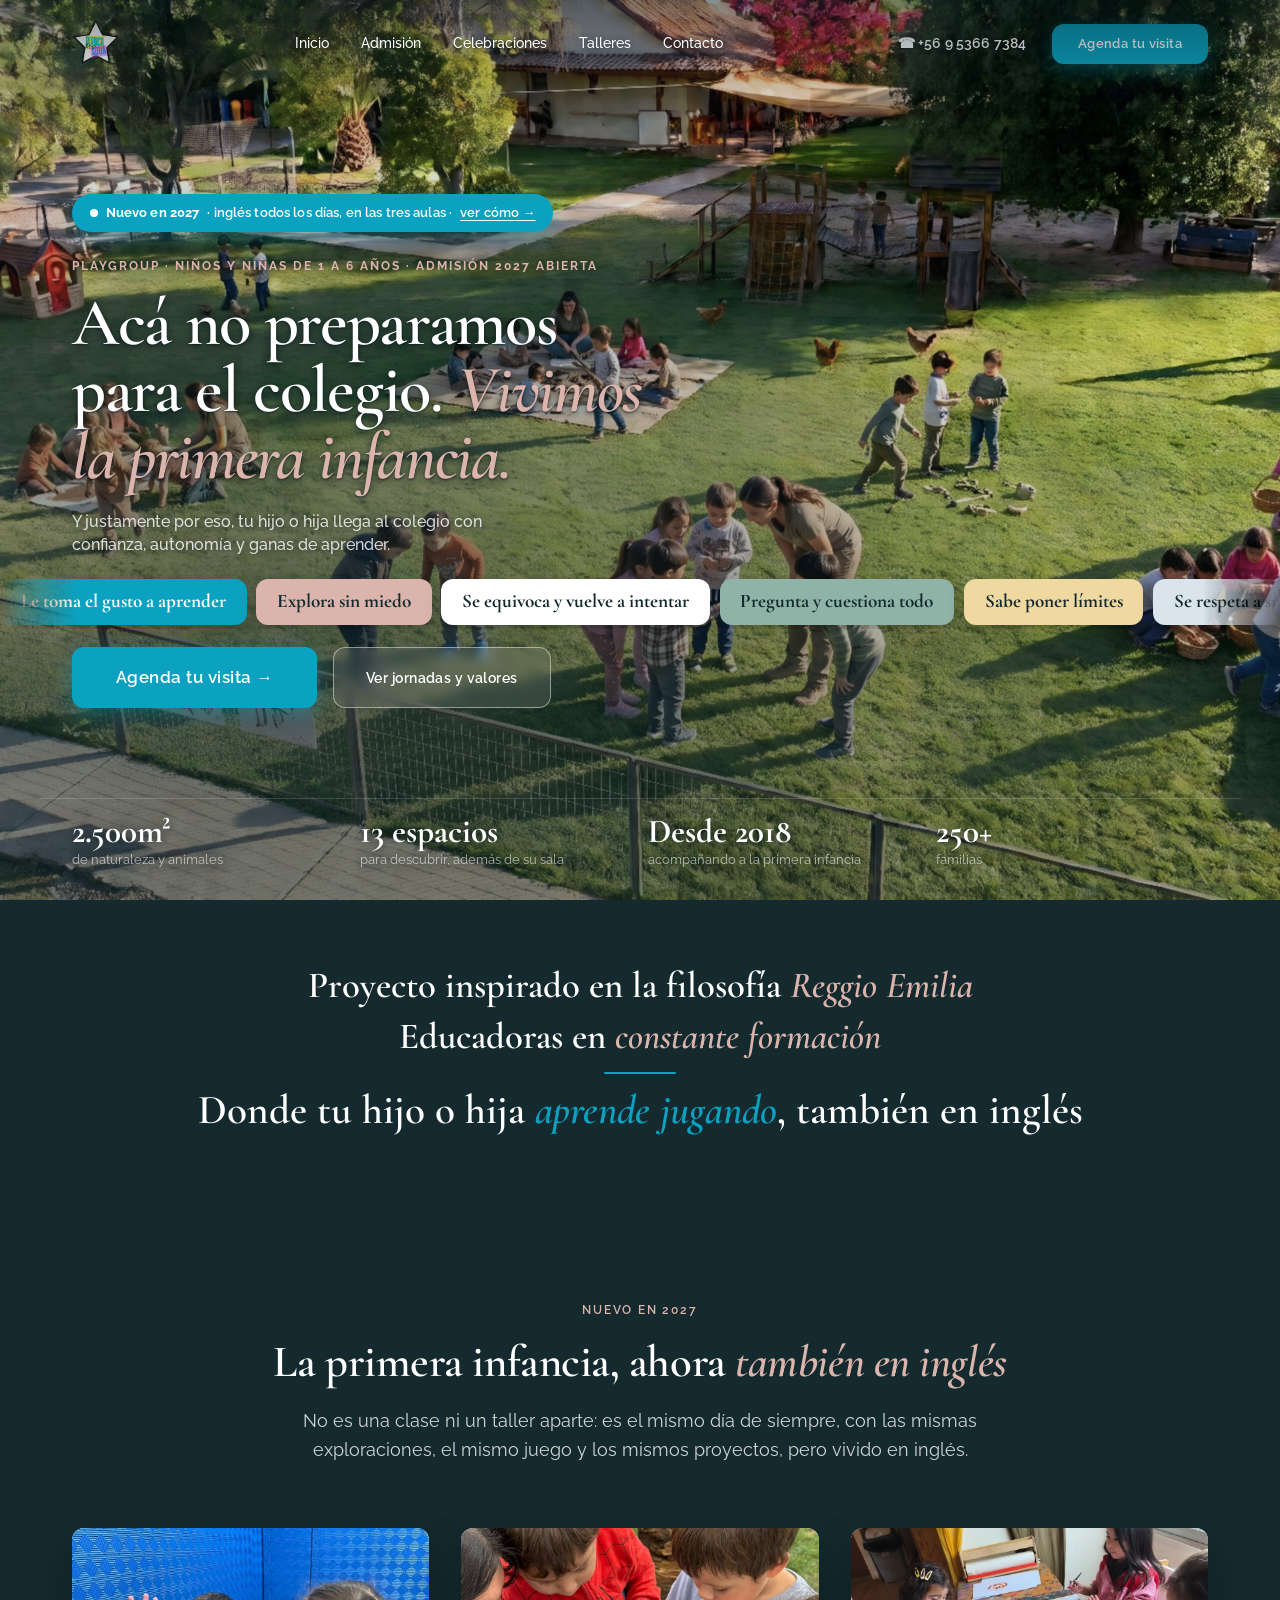
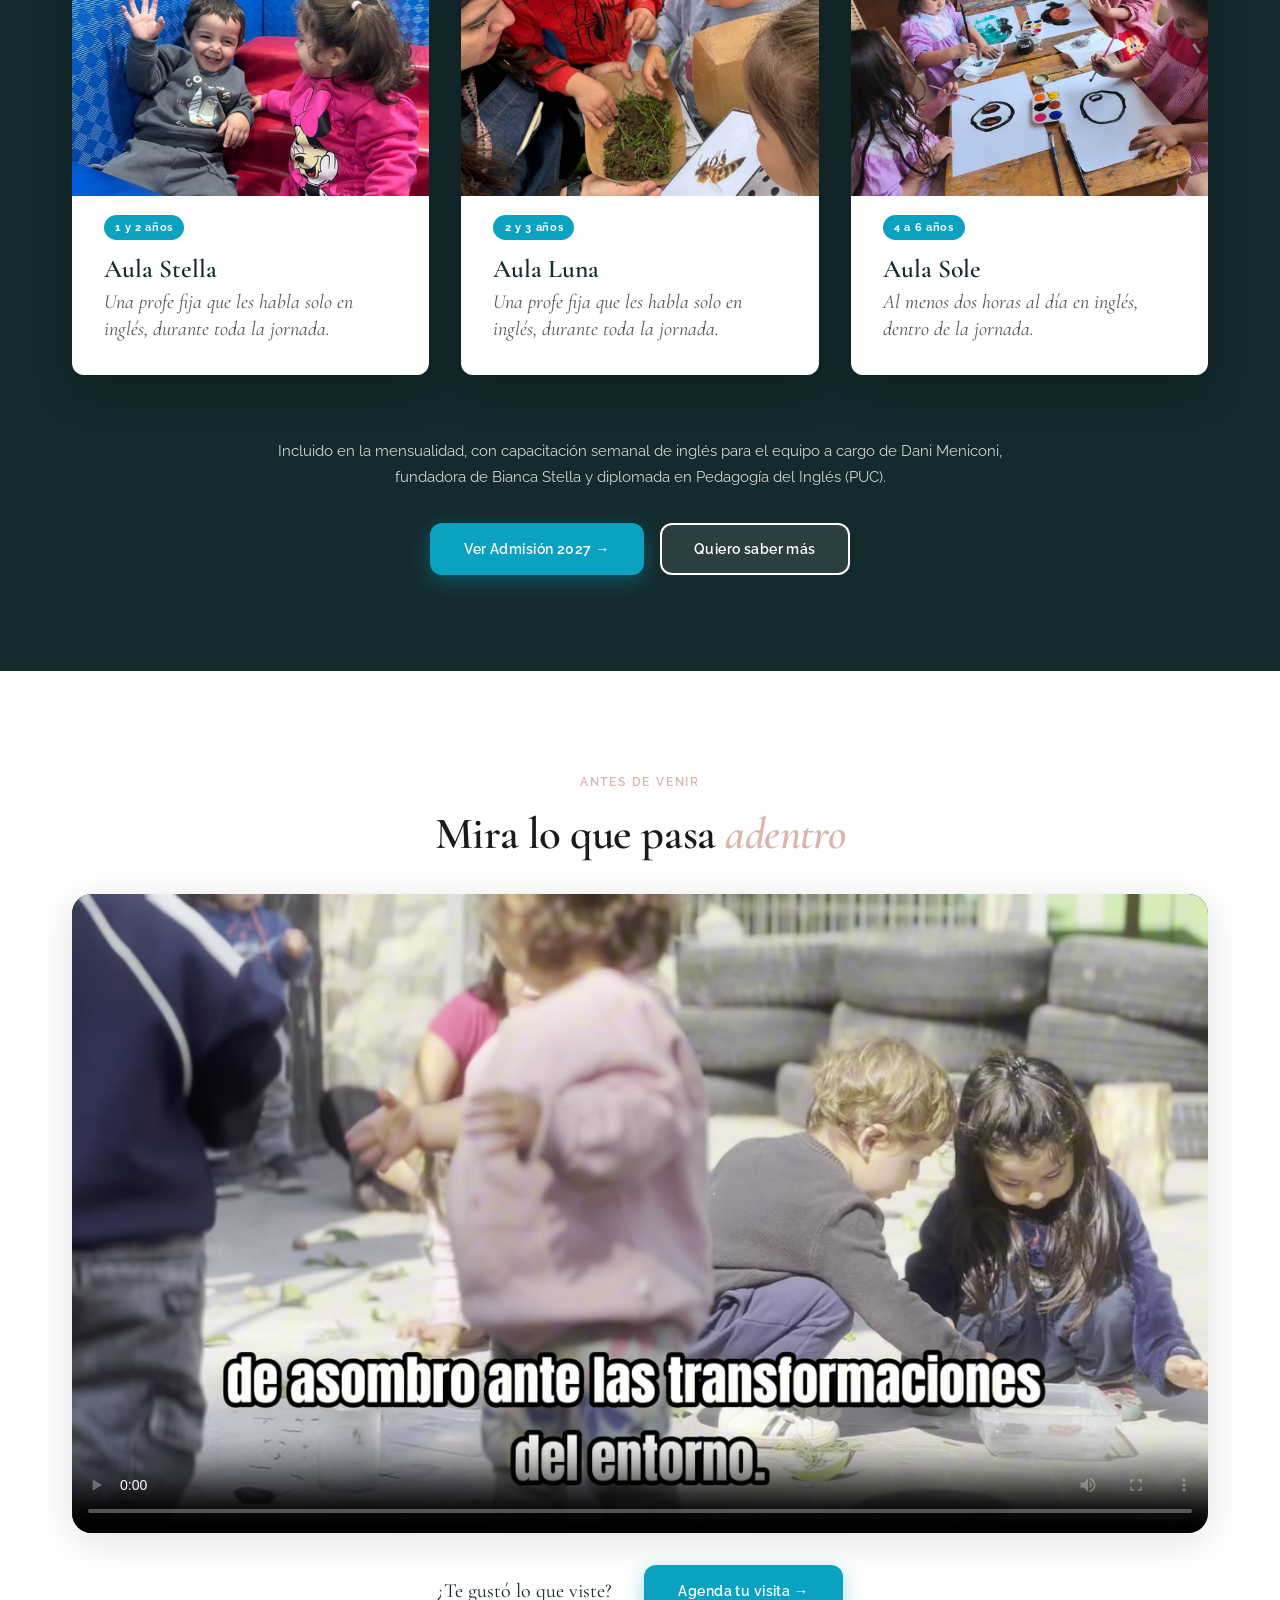
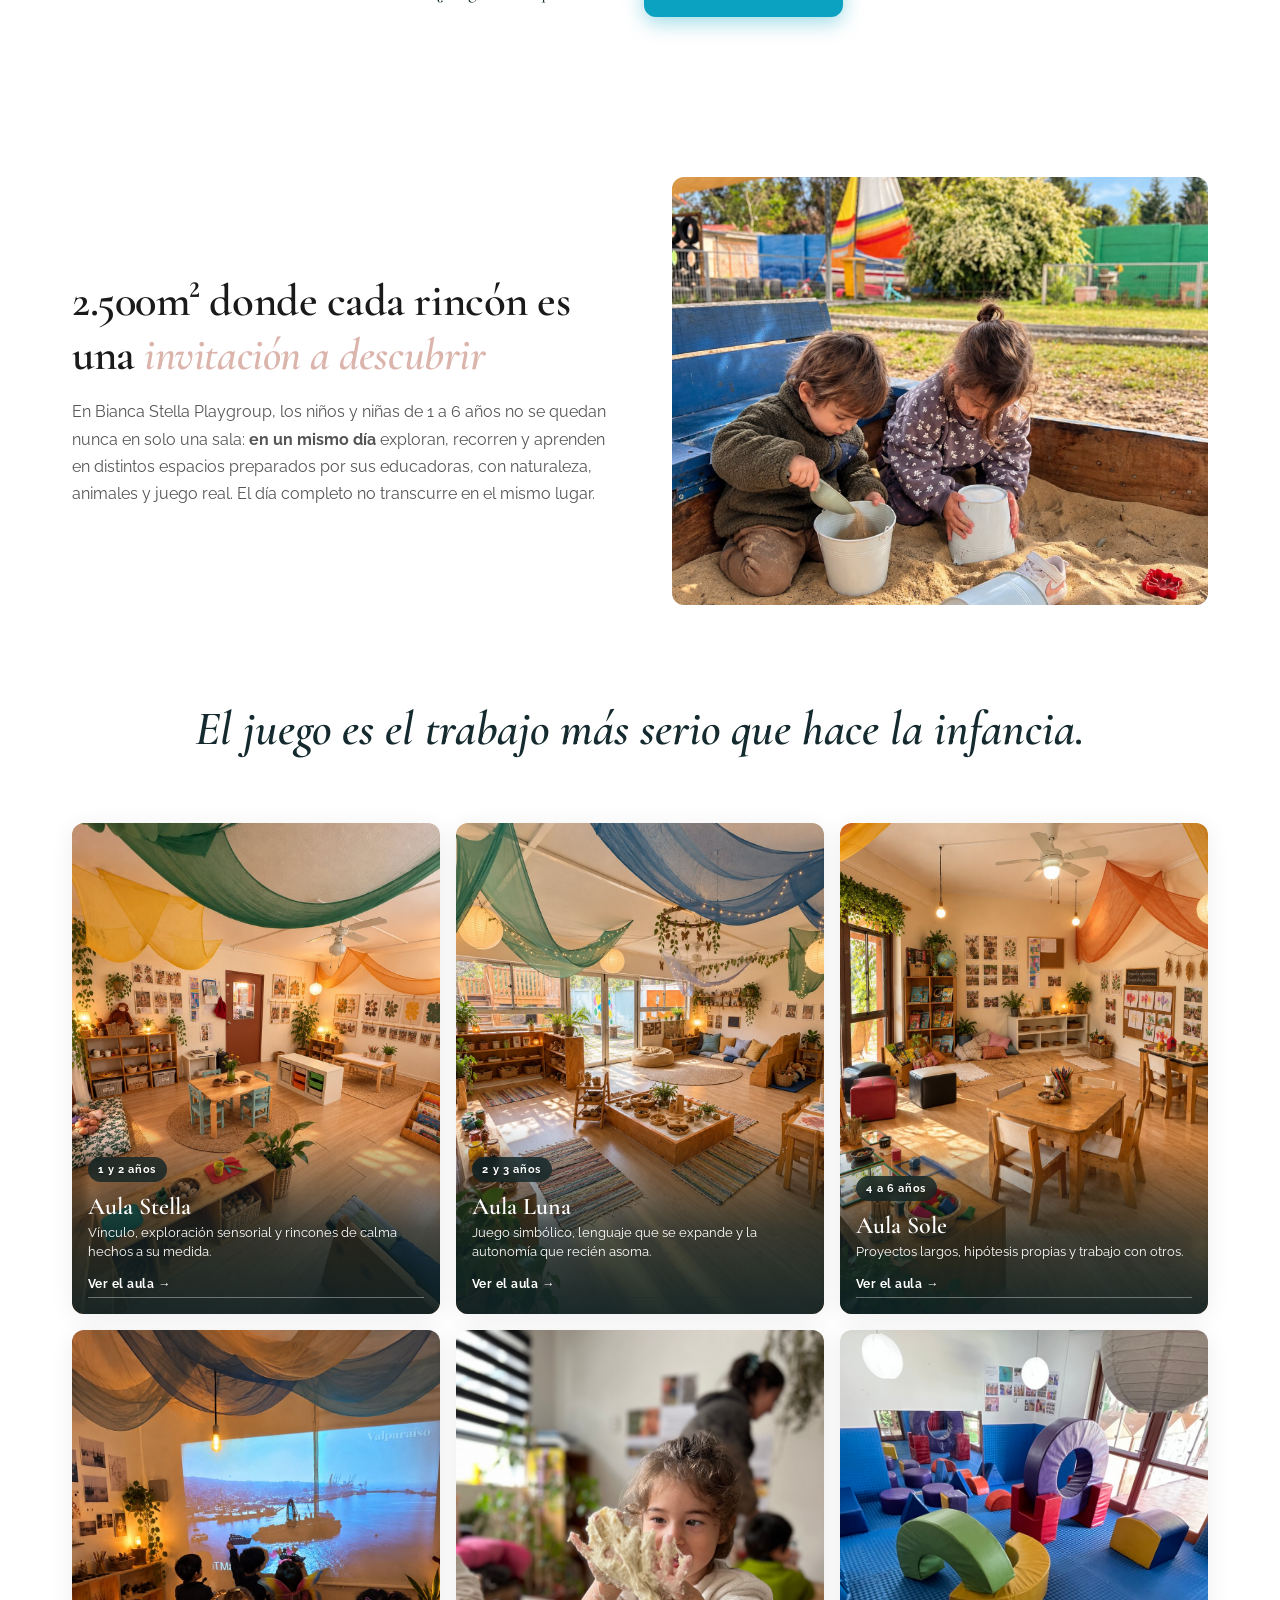
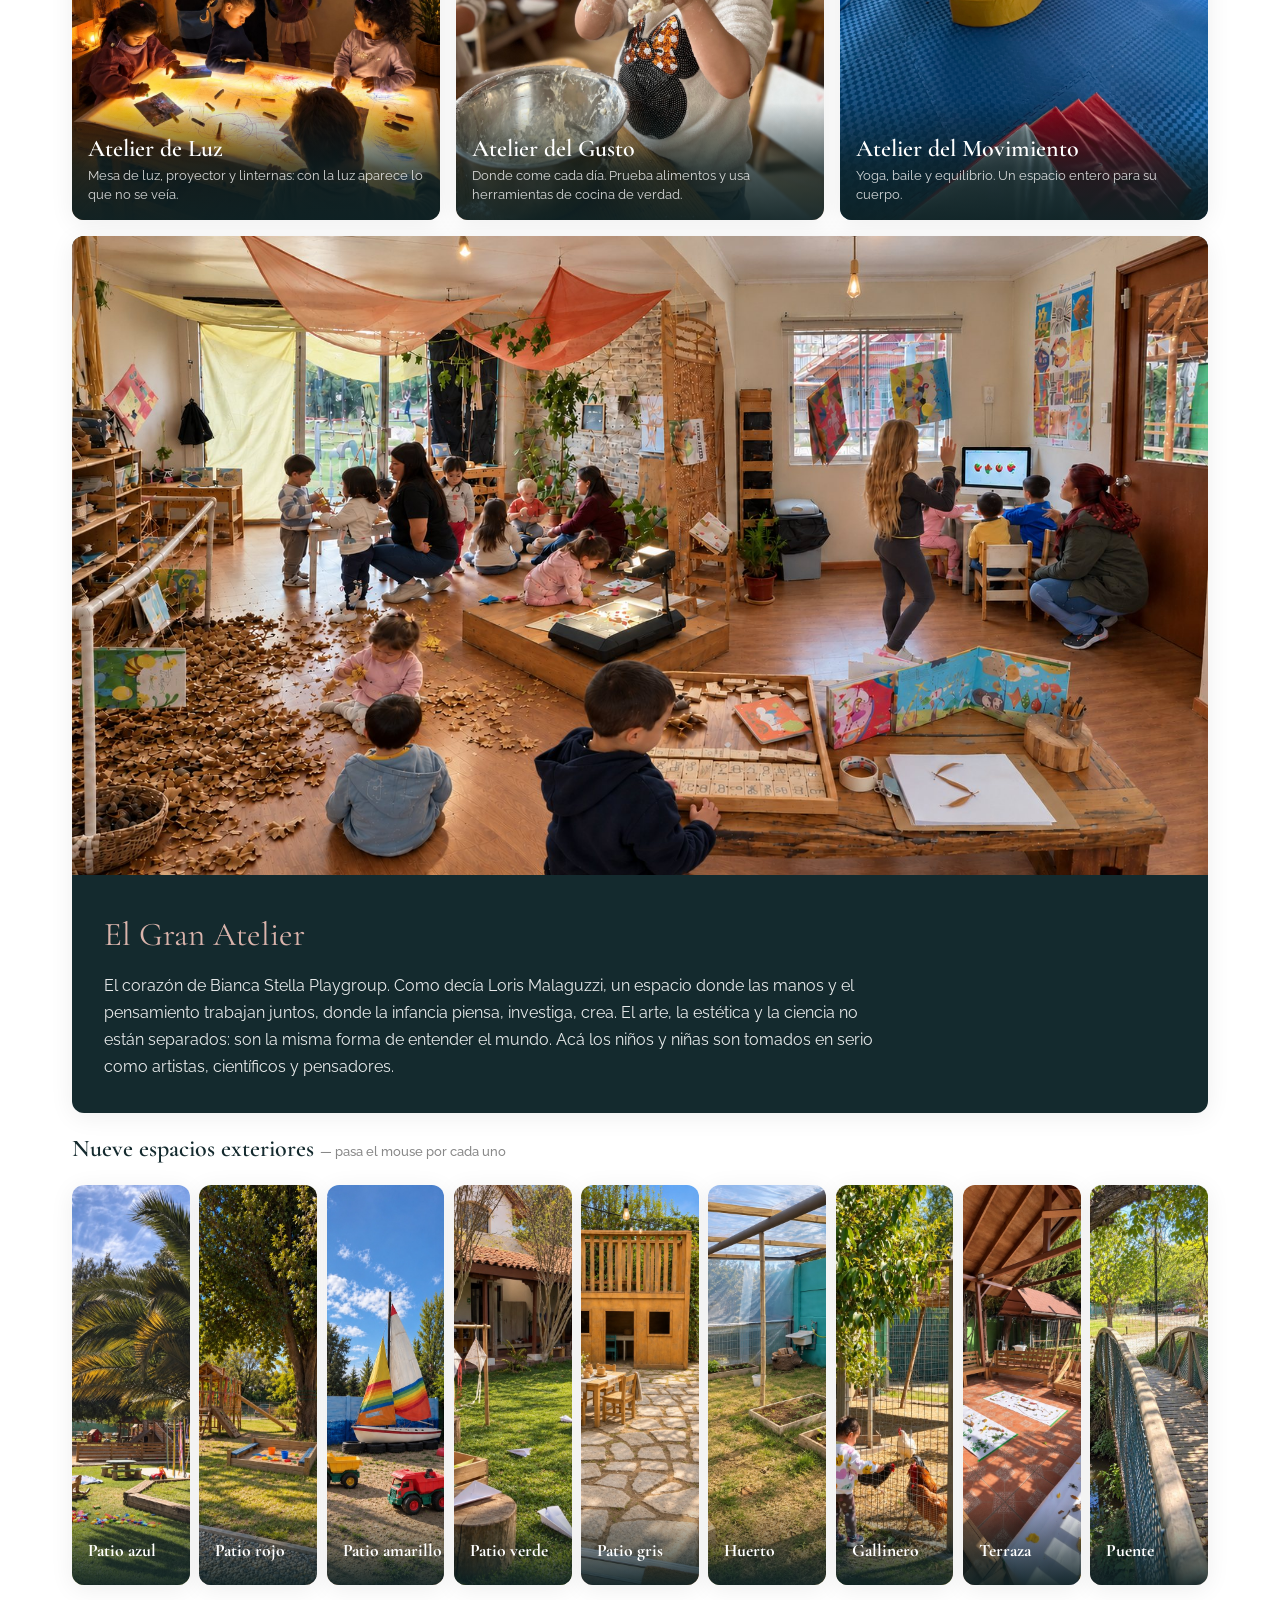
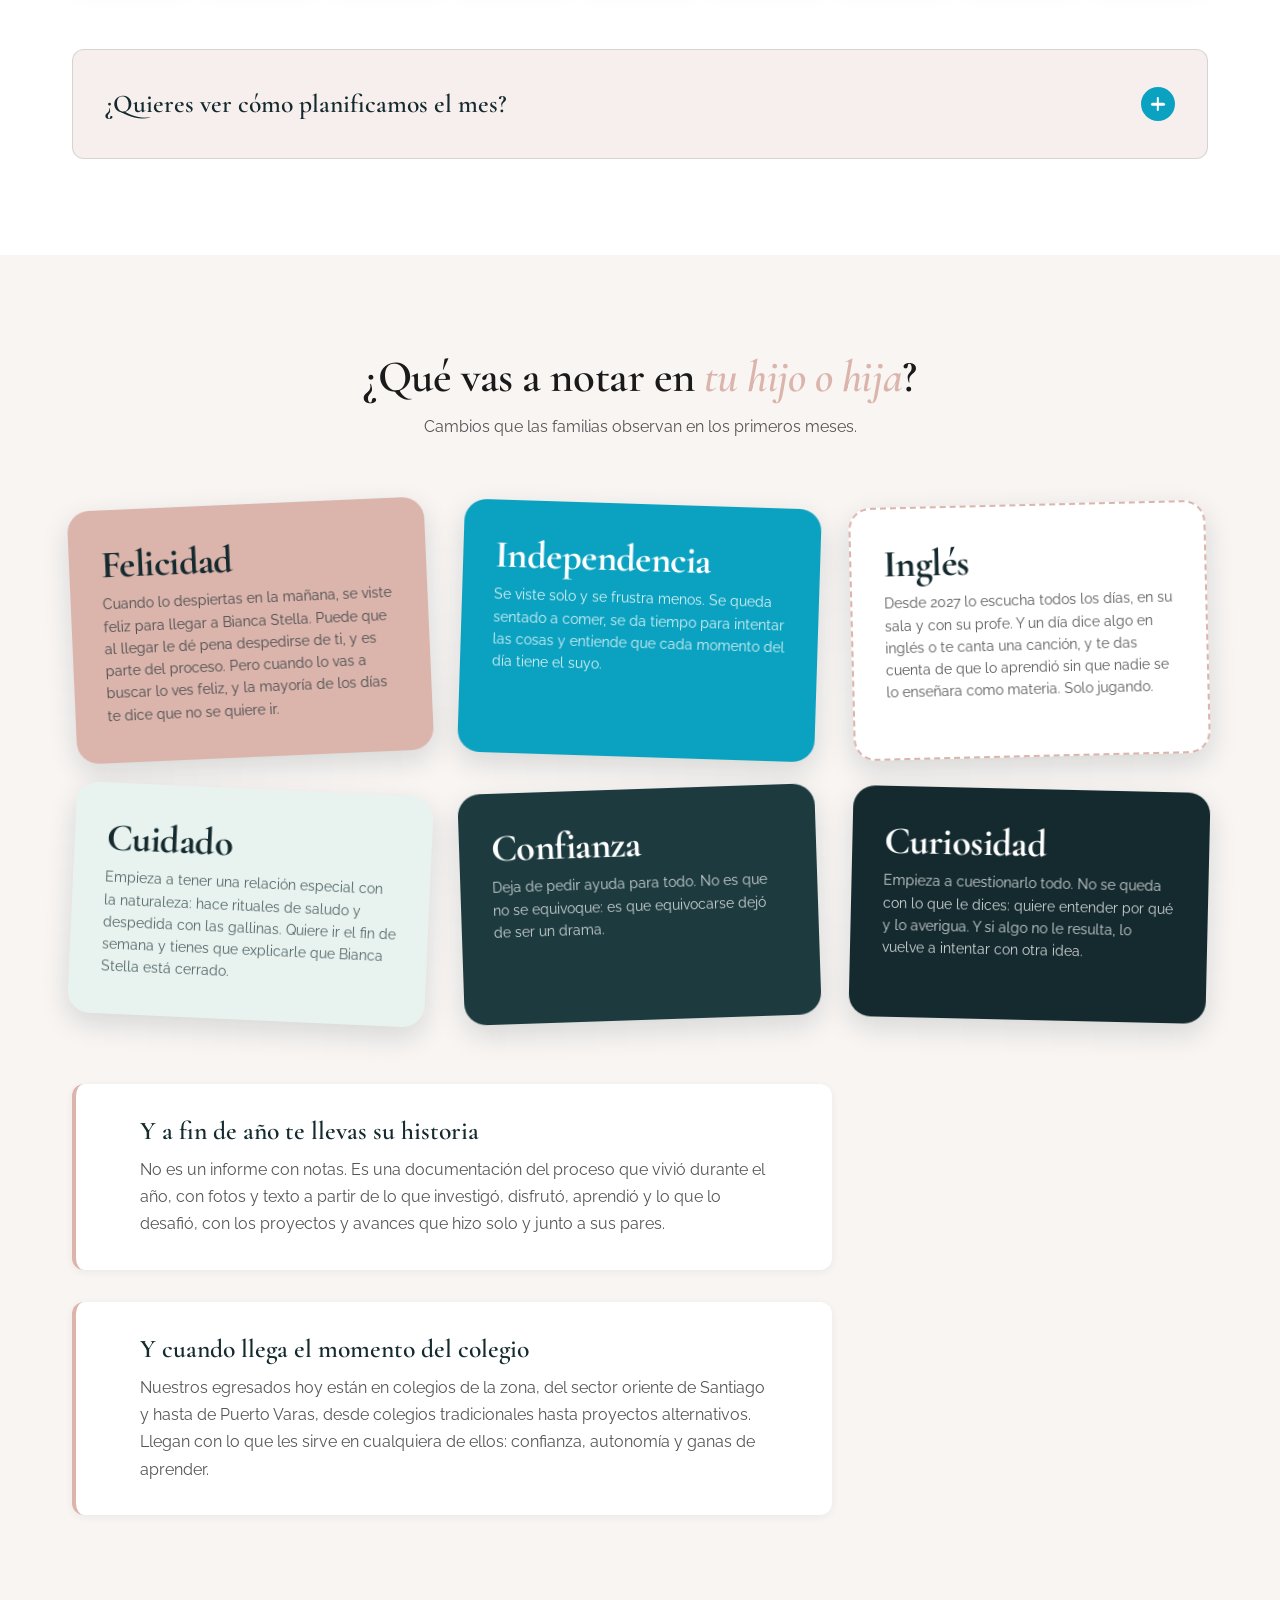
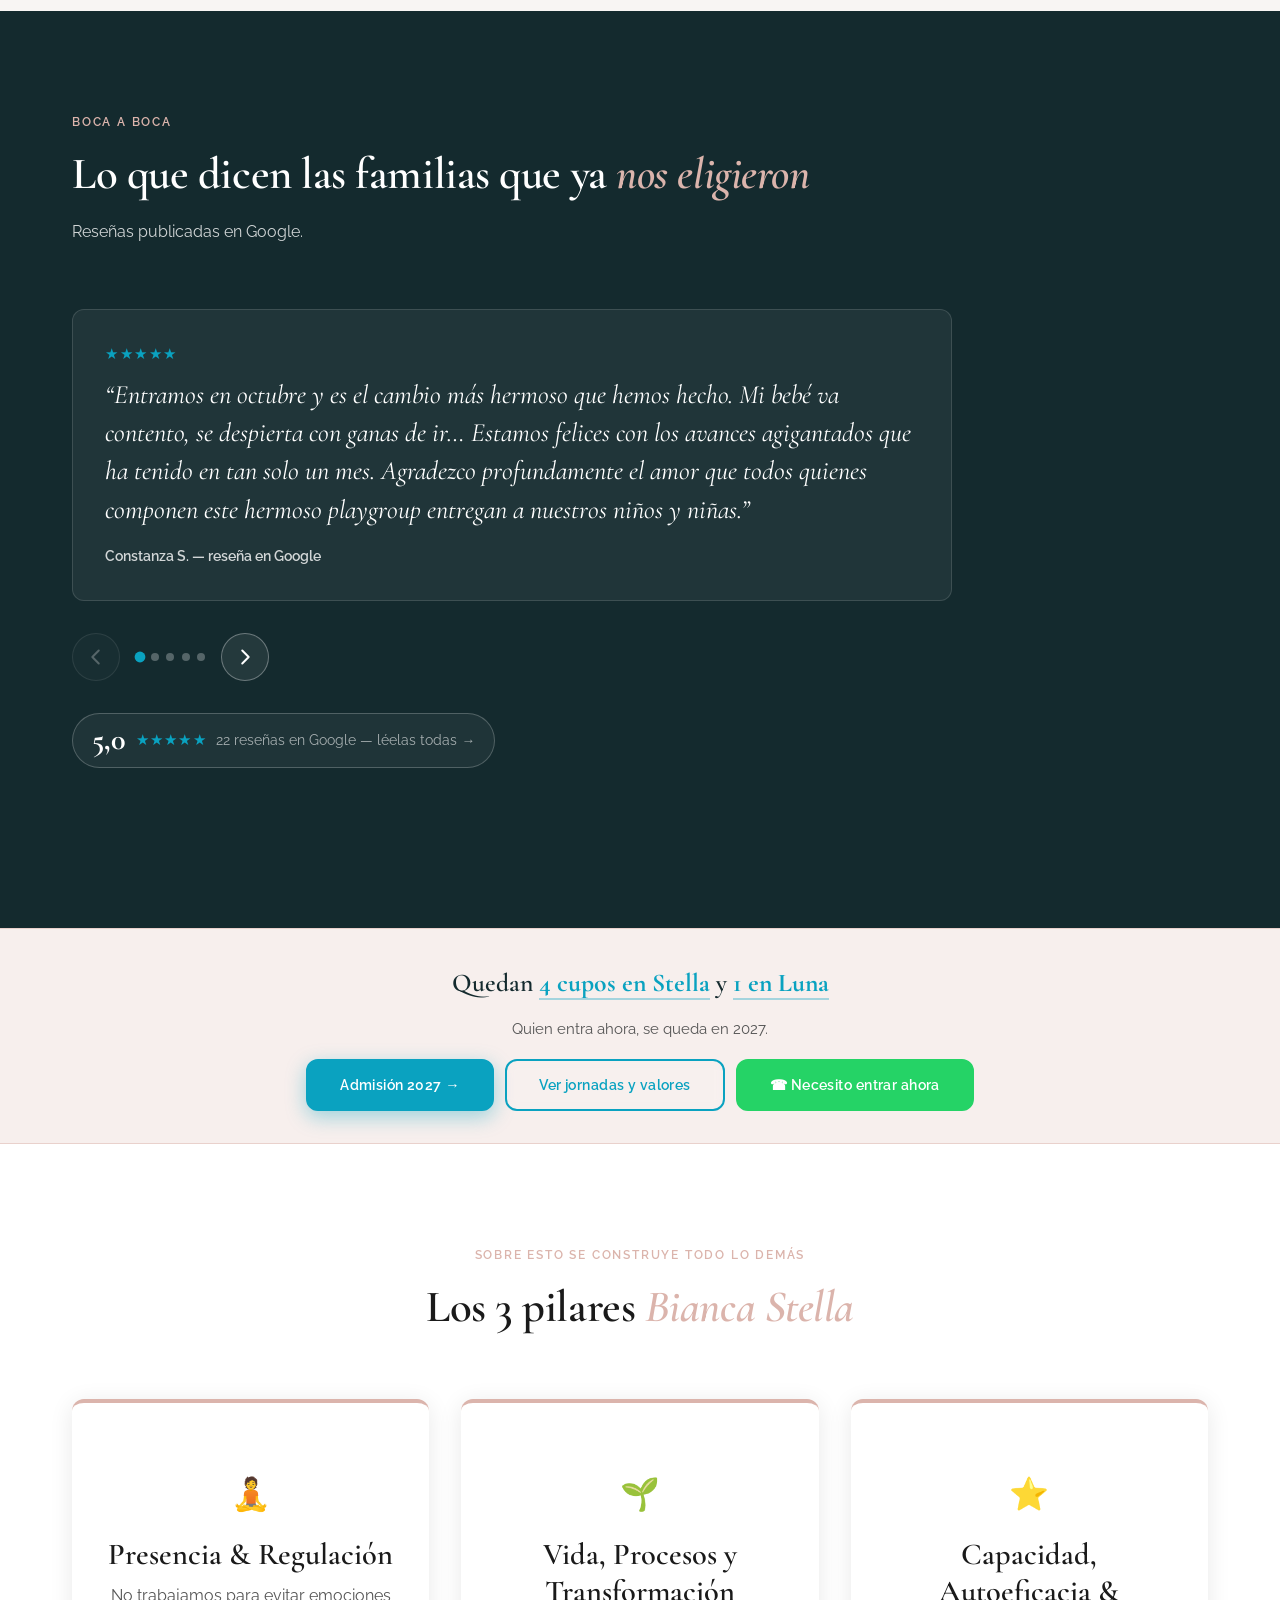
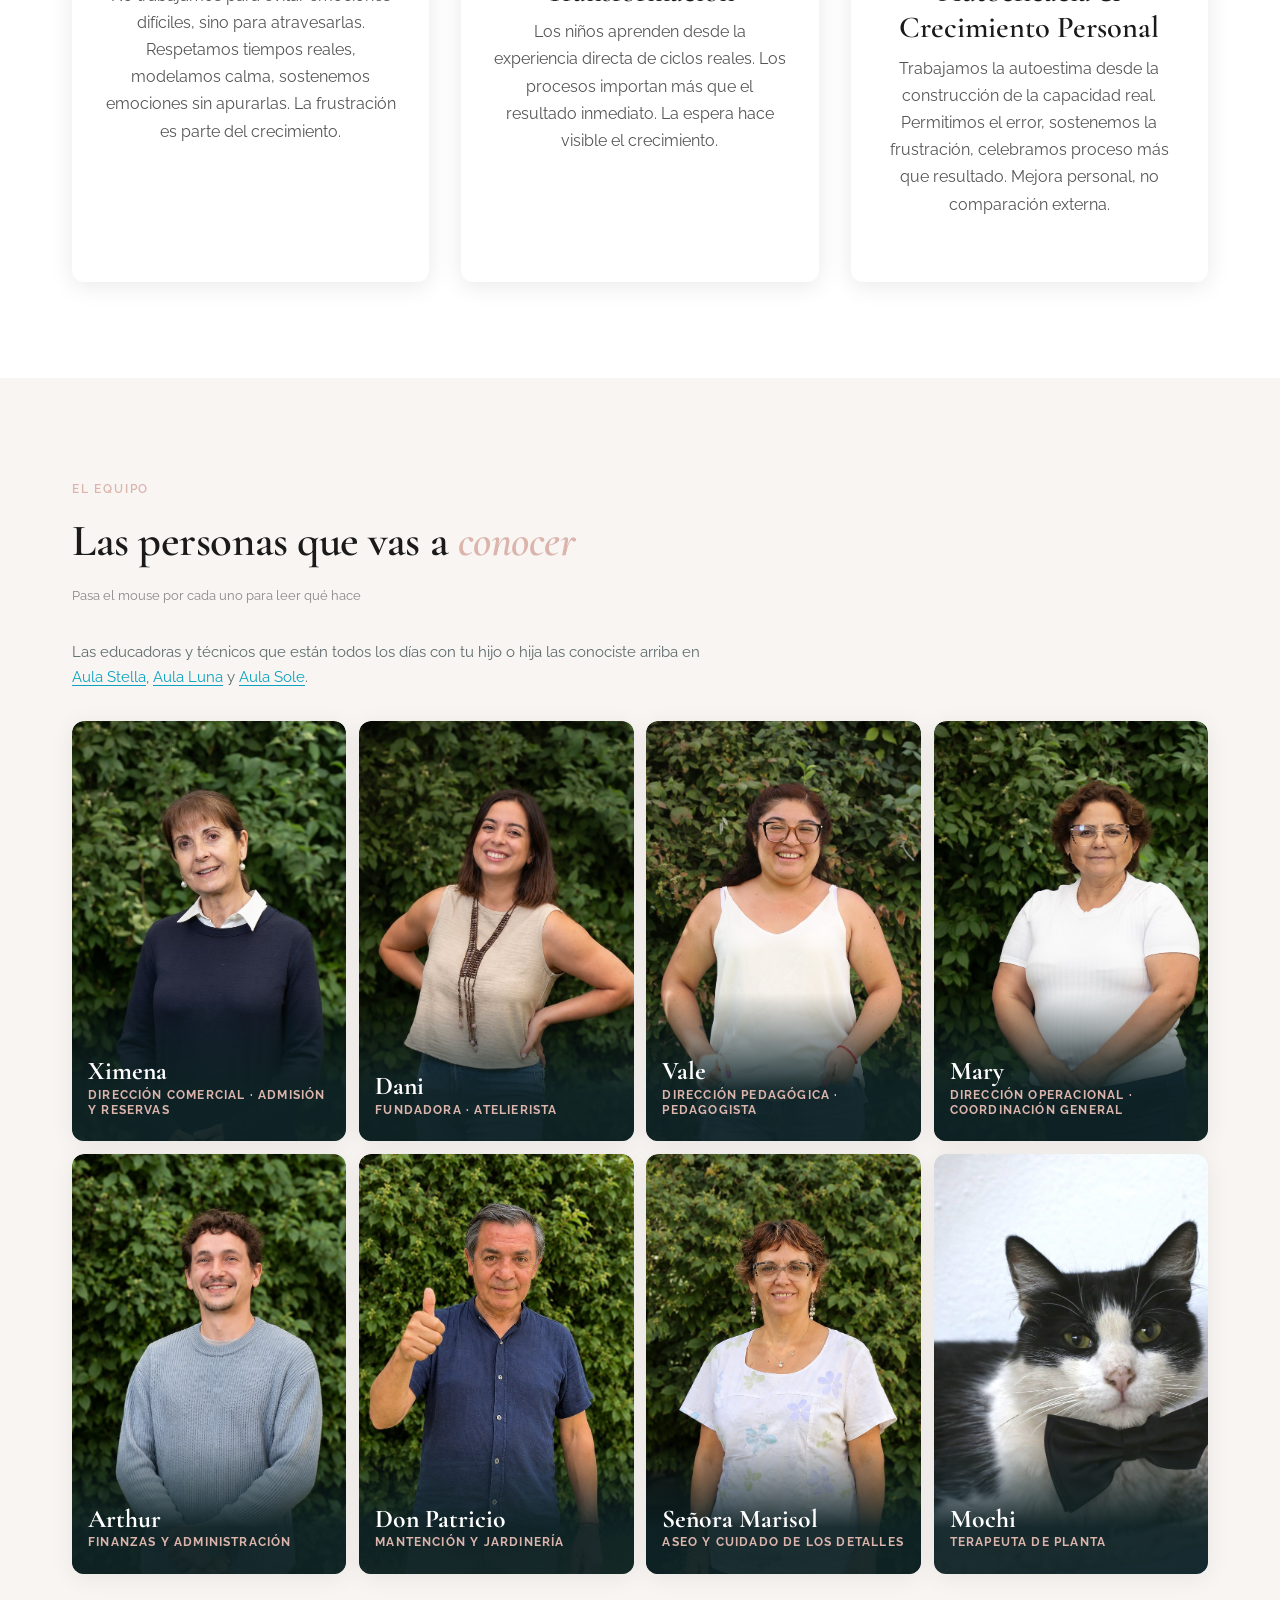
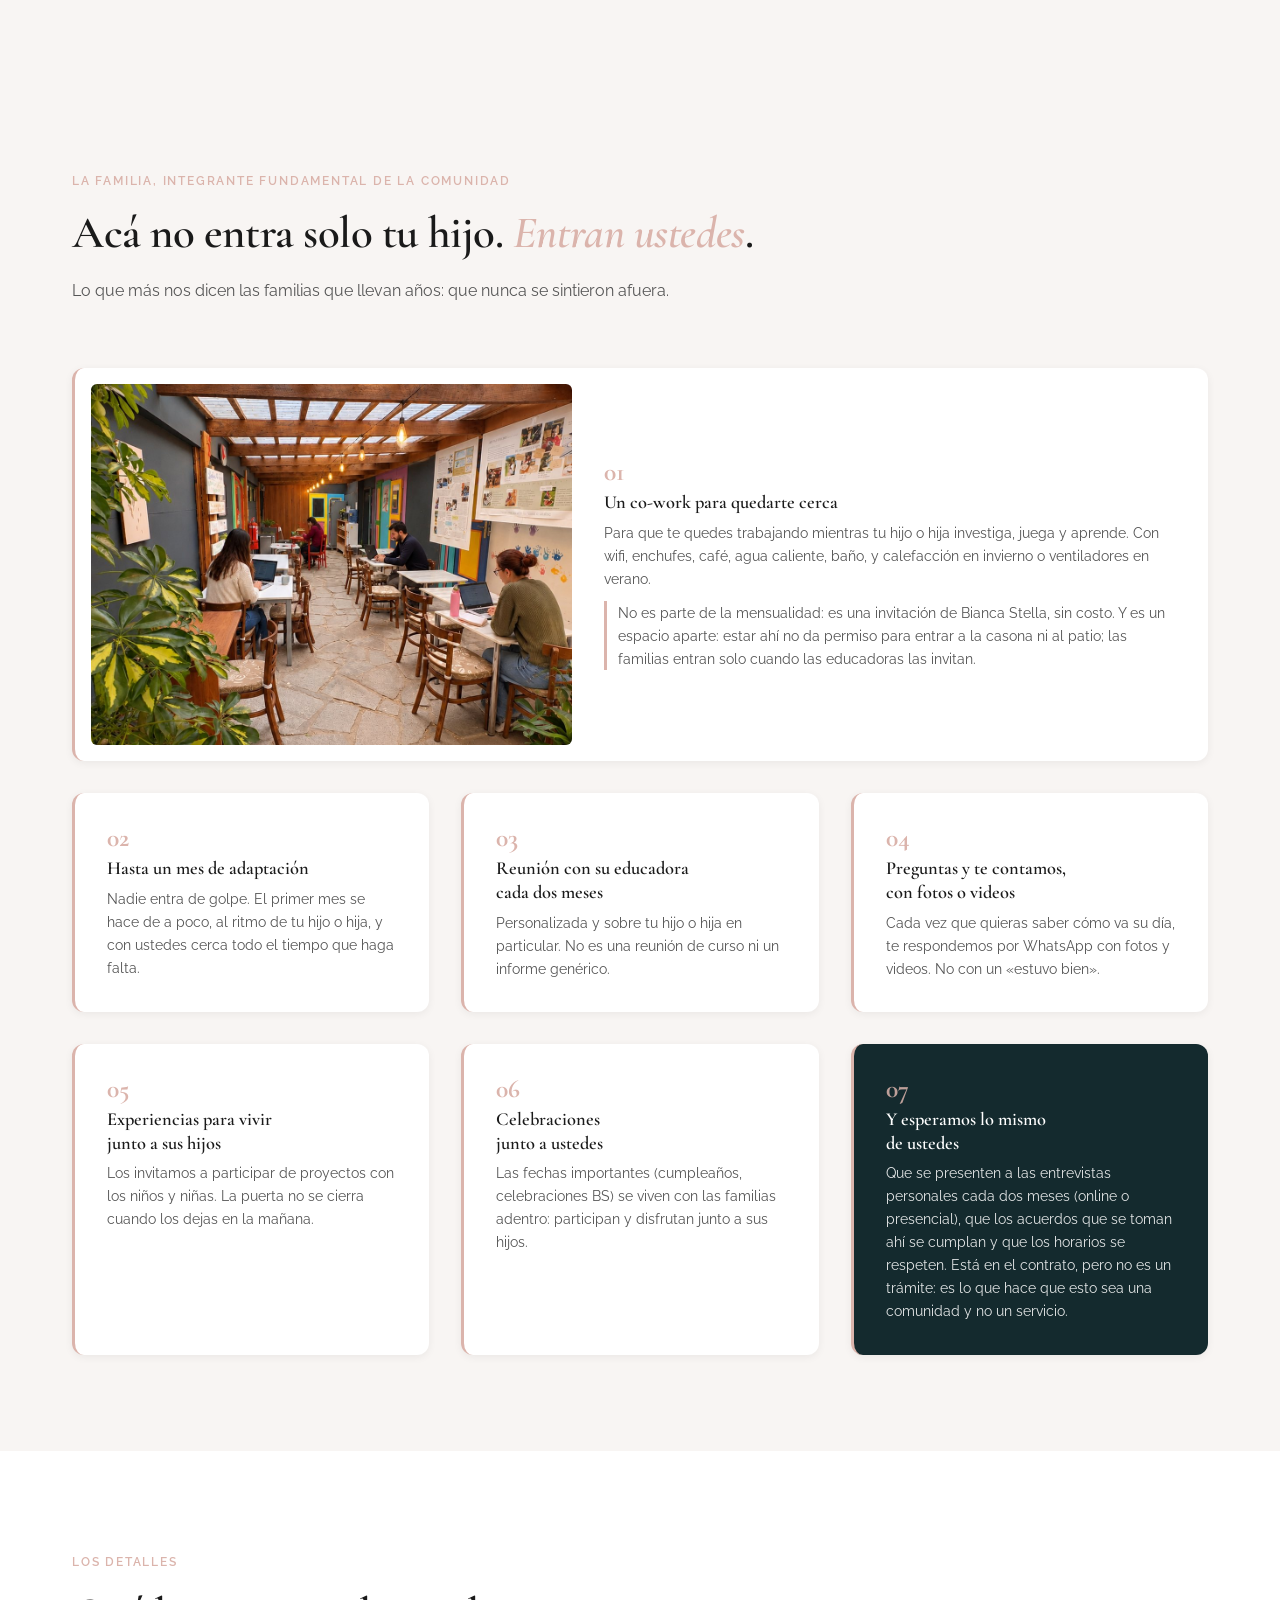
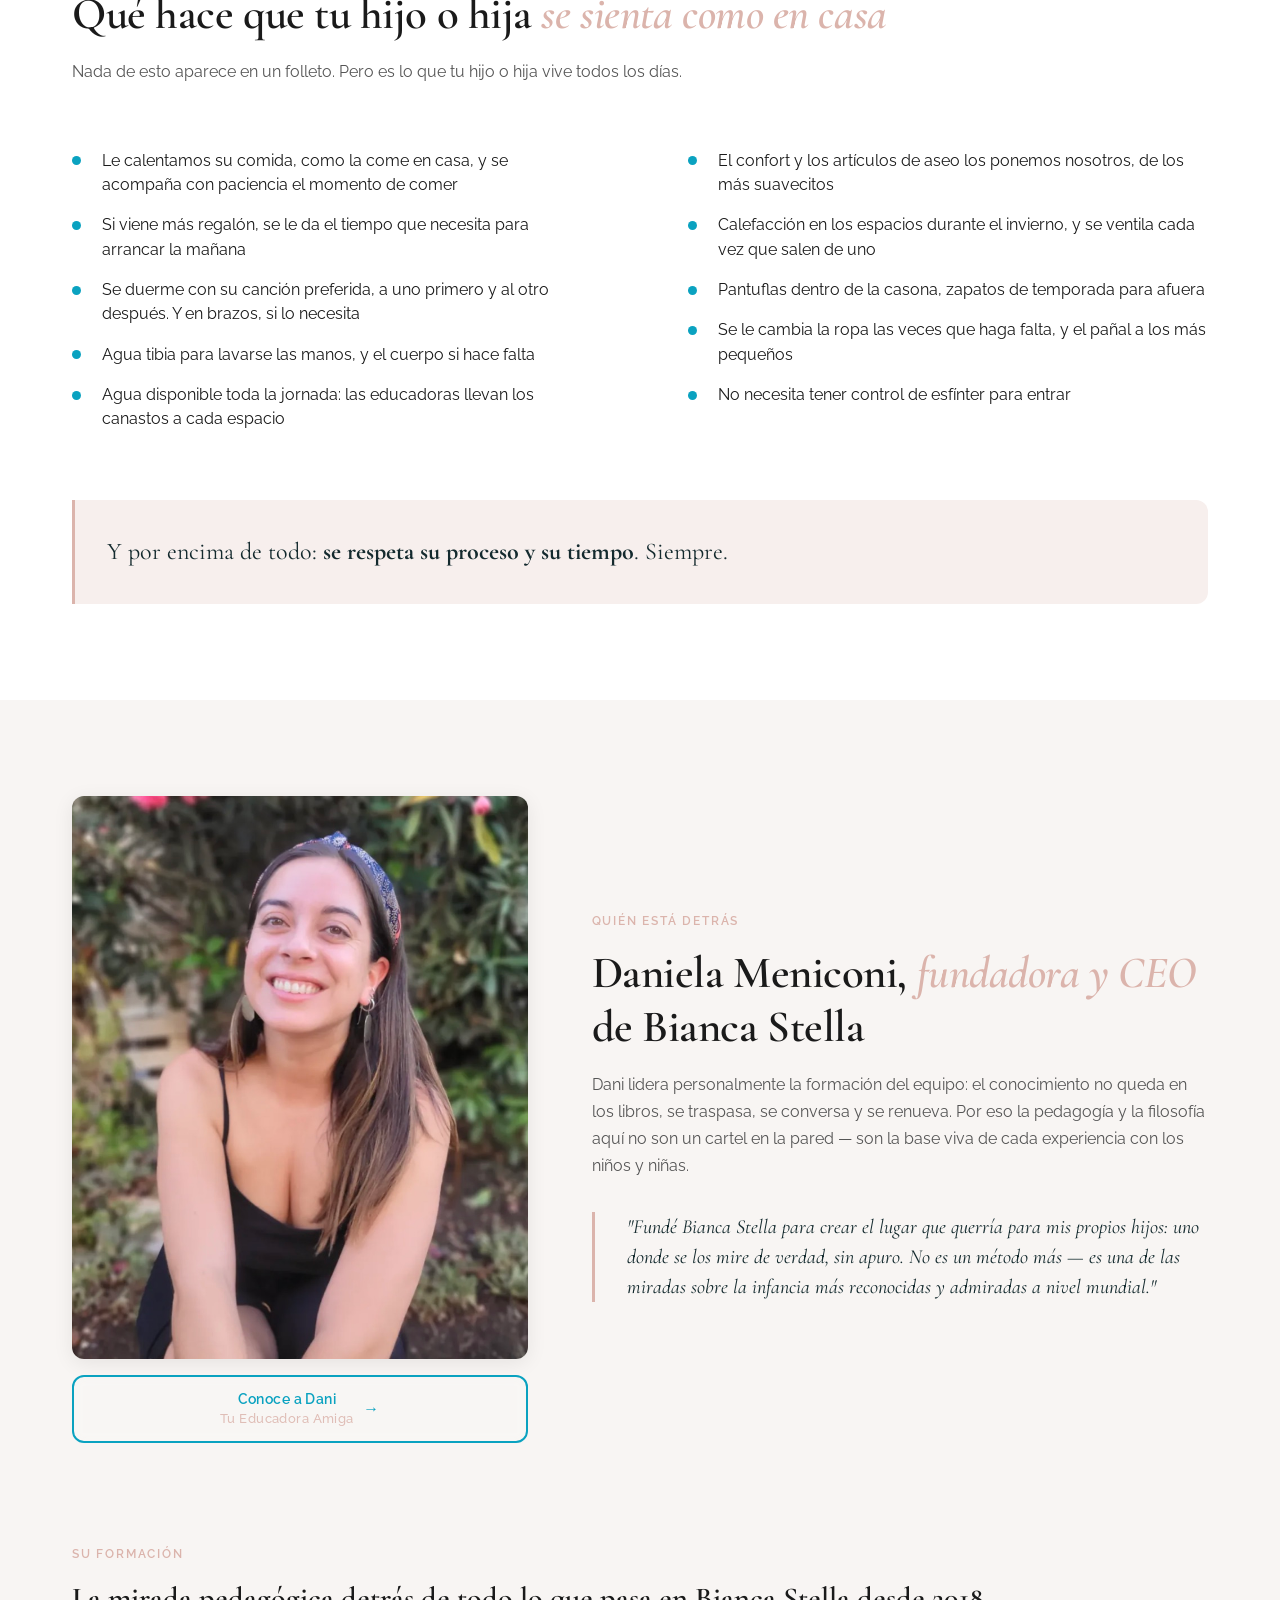
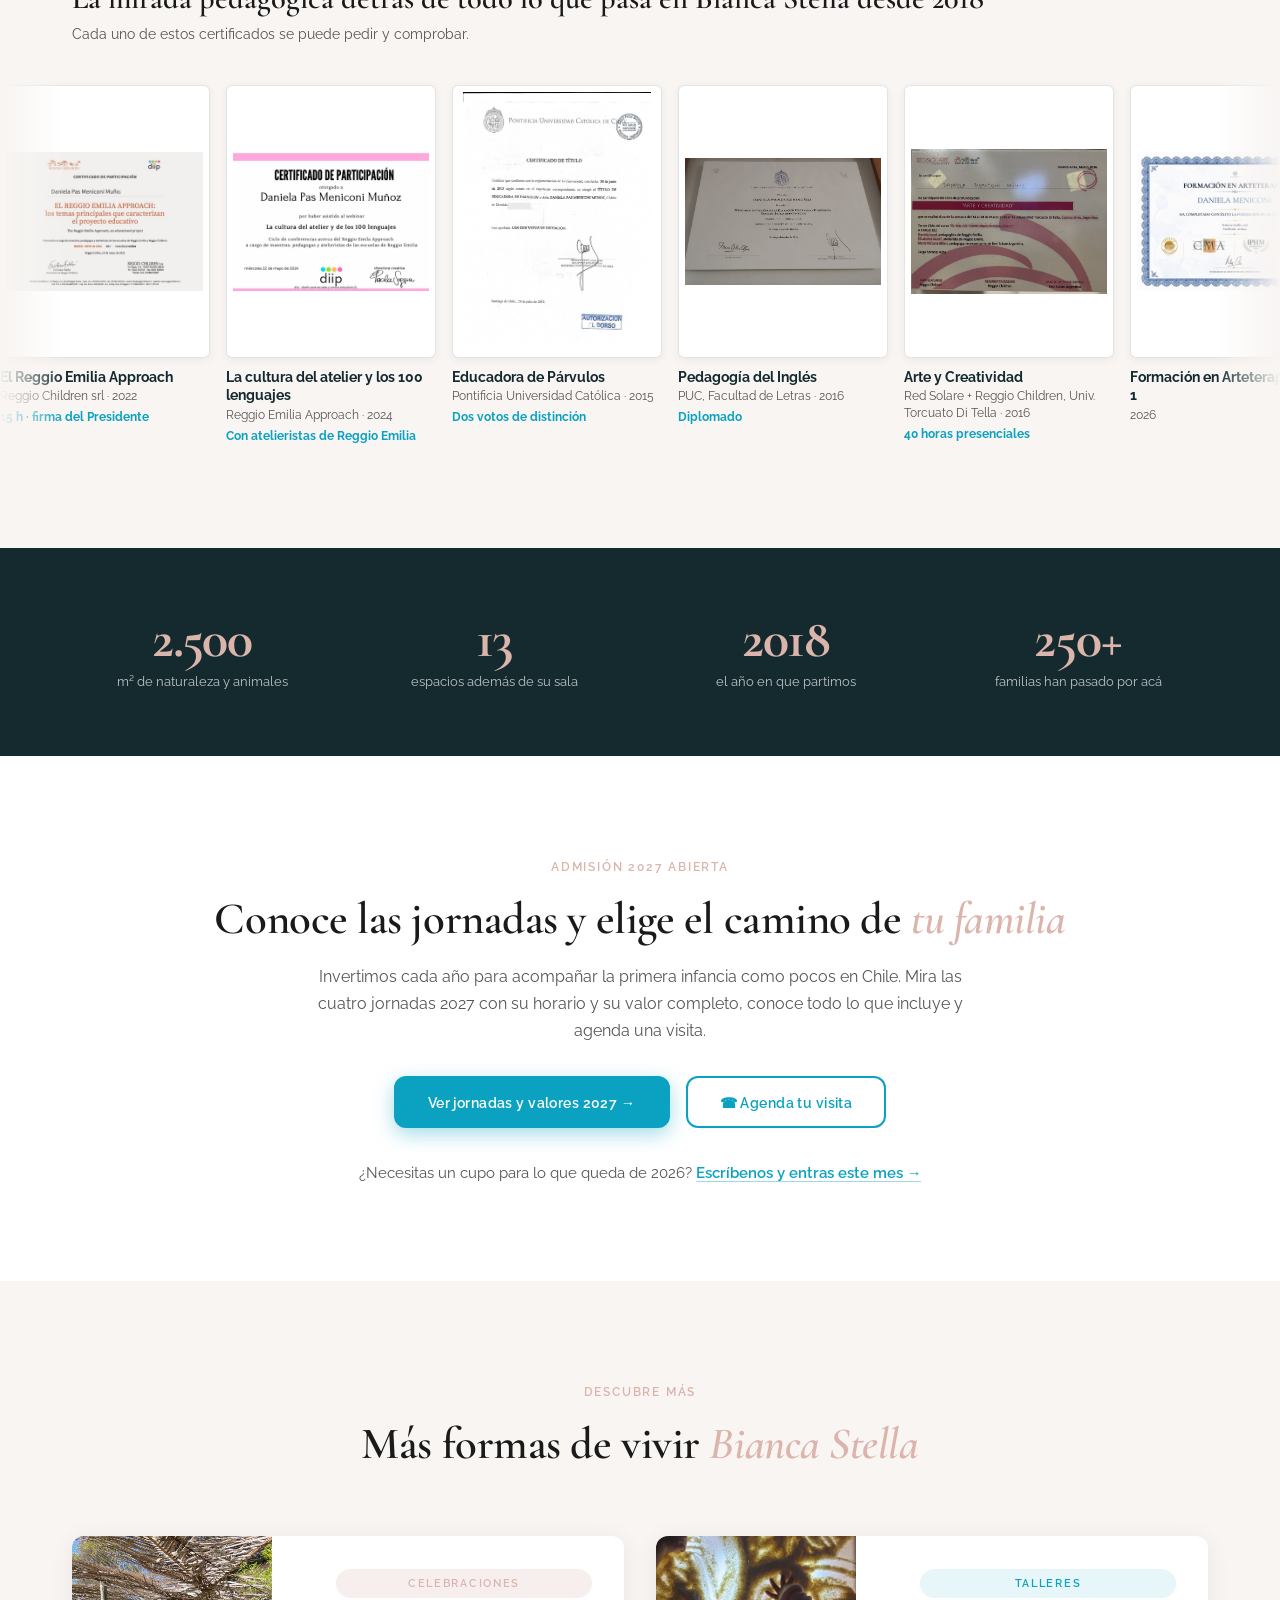
==== index.html @ 61ba3370 "Home: "La primera infancia, ahora también en inglés" (2027) - Píldora del hero: "Nuevo en 2027 · ing" ====
<!DOCTYPE html>
<html lang="es">
<head>
  <meta charset="UTF-8">
  <meta name="viewport" content="width=device-width, initial-scale=1.0">
  <title>Bianca Stella Playgroup — Pensamiento crítico, autonomía y confianza, de 1 a 6 años</title>
  <meta name="description" content="Acá no preparamos para el colegio: vivimos la primera infancia. Y por eso llegan con pensamiento crítico, autonomía y confianza. Playgroup en 2.500m² con naturaleza y animales. De 1 a 6 años, inspirado en la filosofía Reggio Emilia. Maipú, Santiago.">
  <meta property="og:title" content="Bianca Stella Playgroup: acá vivimos la primera infancia">
  <meta property="og:description" content="Pensamiento crítico, autonomía, confianza, naturaleza, vínculo e inglés. Porque la infancia no aprende repitiendo sentados ni rellenando fichas: aprende viviendo y jugando, con educadoras en constante formación.">
  <meta property="og:image" content="img/hero.jpg">
  <meta property="og:url" content="https://biancastella.cl">
  <meta property="og:type" content="website">
  <link rel="icon" href="img/logo_bs.png" type="image/png">
  <link rel="preconnect" href="https://fonts.googleapis.com">
  <link rel="preconnect" href="https://fonts.gstatic.com" crossorigin>
  <link href="https://fonts.googleapis.com/css2?family=Cormorant+Garamond:ital,wght@0,400;0,600;0,700;1,400&family=Raleway:wght@300;400;500;600;700&display=swap" rel="stylesheet">
  <link rel="stylesheet" href="css/styles.css?v=20261021d">
  <!-- Google Tag Manager -->
  <script>(function(w,d,s,l,i){w[l]=w[l]||[];w[l].push({'gtm.start':new Date().getTime(),event:'gtm.js'});var f=d.getElementsByTagName(s)[0],j=d.createElement(s),dl=l!='dataLayer'?'&l='+l:'';j.async=true;j.src='https://www.googletagmanager.com/gtm.js?id='+i+dl;f.parentNode.insertBefore(j,f);})(window,document,'script','dataLayer','GTM-PHJHM3W');</script>
  <script type="application/ld+json">
{
  "@context": "https://schema.org",
  "@type": "LocalBusiness",
  "name": "Bianca Stella Playgroup",
  "description": "Proyecto para la primera infancia inspirado en la filosofía Reggio Emilia",
  "url": "https://biancastella.cl",
  "telephone": "+56953667384",
  "address": {
    "@type": "PostalAddress",
    "streetAddress": "Camino Lonquén 18001",
    "addressLocality": "Maipú",
    "addressCountry": "CL"
  },
  "openingHours": ["Mo-We 08:00-15:45", "Th-Fr 08:00-12:00"],
  "priceRange": "$199.000 - $469.000 CLP/mes"
}
</script>
</head>
<body>

<!-- ============================================
     Section 1: Navbar
     ============================================ -->
<nav class="navbar transparent">
  <div class="container">
    <a href="./" class="nav-logo"><img src="img/logo_bs.png" alt="Bianca Stella"></a>
    <div class="nav-links">
      <a href="./">Inicio</a>
      <a href="admision/">Admisión</a>
      <a href="celebraciones/">Celebraciones</a>
      <a href="talleres/">Talleres</a>
      <a href="contacto/">Contacto</a>
    </div>
    <div class="nav-cta">
      <a href="tel:+56953667384" class="nav-tel" aria-label="Llamar a Bianca Stella">&#9742; +56 9 5366 7384</a>
      <a href="https://wa.me/56953667384?text=Hola%21%20Vengo%20del%20sitio%20de%20Bianca%20Stella%20y%20quiero%20agendar%20una%20visita." class="btn btn-primary" target="_blank" rel="noopener">Agenda tu visita</a>
    </div>
    <button class="nav-toggle" aria-label="Menú"><span></span><span></span><span></span></button>
  </div>
</nav>
<div class="nav-mobile">
  <a href="./">Inicio</a>
  <a href="admision/">Admisión</a>
  <a href="celebraciones/">Celebraciones</a>
  <a href="talleres/">Talleres</a>
  <a href="contacto/">Contacto</a>
  <a href="tel:+56953667384" class="nav-tel-movil">&#9742; +56 9 5366 7384</a>
  <a href="https://wa.me/56953667384?text=Hola%21%20Vengo%20del%20sitio%20de%20Bianca%20Stella%20y%20quiero%20agendar%20una%20visita." class="btn btn-primary" target="_blank" rel="noopener" style="margin-top:8px;justify-content:center;">Agenda tu visita</a>
</div>

<!-- ============================================
     Section 2: Hero de impacto — todo el argumento sobre el pliegue
     ============================================ -->
<section class="hero hero-impacto">
  <div class="hero-bg">
    <img src="img/hero-ia.jpg" alt="Los 2.500m² de Bianca Stella: pasto, árboles, juegos de madera y gallinas sueltas" fetchpriority="high">
    <div class="hero-veil"></div>
  </div>

  <div class="hero-inner">
    <a class="hero-evento is-live" href="#ingles-2027"><span class="he-dot"></span><strong>Nuevo en 2027</strong> &middot; ingl&eacute;s todos los d&iacute;as, en las tres aulas &middot; <span class="he-cta">ver c&oacute;mo &rarr;</span></a>

    <span class="hero-kicker">Playgroup &middot; niños y niñas de 1 a 6 años &middot; Admisión 2027 abierta</span>

    <h1>Ac&aacute; no preparamos para el colegio. <em>Vivimos la primera infancia.</em></h1>

    <p class="hero-claim">Y justamente por eso, tu hijo o hija llega al colegio con confianza, autonom&iacute;a y ganas de aprender.</p>

    <div class="hero-cinta">
      <!-- la segunda pista es la copia que hace el loop continuo -->
      <ul class="hero-chips cinta-pista">
        <li class="chip chip-1">Le toma el gusto a aprender</li>
        <li class="chip chip-2">Explora sin miedo</li>
        <li class="chip chip-3">Se equivoca y vuelve a intentar</li>
        <li class="chip chip-4">Pregunta y cuestiona todo</li>
        <li class="chip chip-5">Sabe poner límites</li>
        <li class="chip chip-6">Se respeta a sí mismo y a los demás</li>
      </ul>
      <ul class="hero-chips cinta-pista" aria-hidden="true">
        <li class="chip chip-1">Le toma el gusto a aprender</li>
        <li class="chip chip-2">Explora sin miedo</li>
        <li class="chip chip-3">Se equivoca y vuelve a intentar</li>
        <li class="chip chip-4">Pregunta y cuestiona todo</li>
        <li class="chip chip-5">Sabe poner límites</li>
        <li class="chip chip-6">Se respeta a sí mismo y a los demás</li>
      </ul>
    </div>


    <div class="hero-actions">
      <a href="https://wa.me/56953667384?text=Hola%21%20Vengo%20del%20sitio%20de%20Bianca%20Stella%20y%20quiero%20agendar%20una%20visita%20para%20conocerlo." class="btn btn-primary btn-xl" target="_blank" rel="noopener" data-wa-source="hero-cta">Agenda tu visita &rarr;</a>
      <a href="admision/" class="btn btn-ghost">Ver jornadas y valores</a>
    </div>

  </div>

  <div class="hero-proof">
    <div class="hp-item"><strong>2.500m²</strong><span>de naturaleza y animales</span></div>
    <div class="hp-item"><strong>13 espacios</strong><span>para descubrir, además de su sala</span></div>
    <div class="hp-item"><strong>Desde 2018</strong><span>acompañando a la primera infancia</span></div>
    <div class="hp-item"><strong>250+</strong><span>familias</span></div>
  </div>
</section>

<!-- ============================================
     Section 3: La banda Reggio, de borde a borde
     ============================================ -->
<section class="banda-reggio">
  <p class="anim">
    <span>Proyecto inspirado en la filosofía <em>Reggio Emilia</em></span>
    <span class="br-linea">Educadoras en <em>constante formación</em></span>
    <span class="br-sep" aria-hidden="true">·</span>
    <span class="br-destacada">Donde tu hijo o hija <em>aprende jugando</em>, tambi&eacute;n en ingl&eacute;s</span>
  </p>
</section>

<!-- ============================================
     Section 3b: Inglés 2027, justo después de la banda Reggio
     ============================================ -->
<section class="section section-dark ing-home" id="ingles-2027">
  <div class="container">
    <div class="ing-home-cabecera">
      <span class="eyebrow anim">Nuevo en 2027</span>
      <h2 class="anim anim-delay-1">La primera infancia, ahora <em>tambi&eacute;n en ingl&eacute;s</em></h2>
      <p class="anim anim-delay-2">No es una clase ni un taller aparte: es el mismo d&iacute;a de siempre, con las mismas exploraciones, el mismo juego y los mismos proyectos, pero vivido en ingl&eacute;s.</p>
    </div>
    <div class="ing-home-grid">
      <article class="ing-home-card anim">
        <div class="ihc-foto"><img src="img/doc/stella-hero-saludo.jpg" alt="Un niño saluda con la mano junto a una compañera" loading="lazy"></div>
        <div class="ihc-texto">
          <span class="espacio-edad">1 y 2 a&ntilde;os</span>
          <h3>Aula Stella</h3>
          <p>Una profe fija que les habla solo en ingl&eacute;s, durante toda la jornada.</p>
        </div>
      </article>
      <article class="ing-home-card anim anim-delay-1">
        <div class="ihc-foto"><img src="img/doc/luna-tierra-abeja.jpg" alt="Niños observan una bandeja de pasto junto a la lámina de una abeja" loading="lazy"></div>
        <div class="ihc-texto">
          <span class="espacio-edad">2 y 3 a&ntilde;os</span>
          <h3>Aula Luna</h3>
          <p>Una profe fija que les habla solo en ingl&eacute;s, durante toda la jornada.</p>
        </div>
      </article>
      <article class="ing-home-card anim anim-delay-2">
        <div class="ihc-foto"><img src="img/doc/sole-veo-mesa.jpg" alt="Niñas pintan sus autorretratos alrededor de una mesa" loading="lazy"></div>
        <div class="ihc-texto">
          <span class="espacio-edad">4 a 6 a&ntilde;os</span>
          <h3>Aula Sole</h3>
          <p>Al menos dos horas al d&iacute;a en ingl&eacute;s, dentro de la jornada.</p>
        </div>
      </article>
    </div>
    <p class="ing-home-nota anim">Incluido en la mensualidad, con capacitaci&oacute;n semanal de ingl&eacute;s para el equipo a cargo de Dani Meniconi, fundadora de Bianca Stella y diplomada en Pedagog&iacute;a del Ingl&eacute;s (PUC).</p>
    <div class="ing-home-cta anim">
      <a href="admision/#2027" class="btn btn-primary">Ver Admisi&oacute;n 2027 &rarr;</a>
      <a href="https://wa.me/56953667384?text=Hola%21%20Vengo%20del%20sitio%20y%20quiero%20saber%20m%C3%A1s%20del%20ingl%C3%A9s%202027%20en%20Bianca%20Stella." class="btn btn-outline" target="_blank" rel="noopener" data-wa-source="ingles-2027">Quiero saber m&aacute;s</a>
    </div>
  </div>
</section>

<!-- ============================================
     Section 4: Video — el recorrido en movimiento
     ============================================ -->
<section class="section video-seccion">
  <div class="container">
    <div class="video-cabecera">
      <span class="eyebrow anim">Antes de venir</span>
      <h2 class="anim anim-delay-1">Mira lo que pasa <em>adentro</em></h2>
    </div>
    <div class="video-marco anim anim-delay-2">
      <video src="video/recorrido.mp4" poster="img/video-poster.jpg" controls playsinline preload="metadata"></video>
    </div>
    <div class="video-cta anim">
      <p>¿Te gustó lo que viste?</p>
      <a href="https://wa.me/56953667384?text=Hola%21%20Vi%20el%20video%20en%20el%20sitio%20y%20quiero%20agendar%20una%20visita." class="btn btn-primary" target="_blank" rel="noopener" data-wa-source="video">Agenda tu visita &rarr;</a>
    </div>
  </div>
</section>

<!-- ============================================
     Section 5: Los espacios reales + cómo planificamos
     ============================================ -->
<section class="section">
  <div class="container">
    <div class="intro-split" style="display:grid;grid-template-columns:1fr 1fr;gap:var(--space-lg);align-items:center;margin-bottom:var(--space-lg);">
      <div class="intro-text">
        <h2 class="anim anim-delay-1">2.500m² donde cada rincón es una <em>invitación a descubrir</em></h2>
        <p class="anim anim-delay-2" style="margin-top:var(--space-sm);">En Bianca Stella Playgroup, los niños y niñas de 1 a 6 años no se quedan nunca en solo una sala: <strong>en un mismo día</strong> exploran, recorren y aprenden en distintos espacios preparados por sus educadoras, con naturaleza, animales y juego real. El día completo no transcurre en el mismo lugar.</p>
      </div>
      <div class="intro-img anim anim-delay-2">
        <img src="img/ninos_exterior.jpg" alt="Dos niños jugando con arena, baldes y palas en el arenero de Bianca Stella" style="border-radius:var(--radius-md);width:100%;aspect-ratio:5/4;object-fit:cover;">
      </div>
    </div>

    <p class="frase-juego anim">El juego es el trabajo más serio que hace la infancia.</p>

    <!-- Galería de espacios reales -->
    <div class="espacios-gallery">
      <a href="aula-stella/" class="espacio-card espacio-aula aula-stella anim" id="aula-stella">
        <img src="img/aula-stella-card.jpg" alt="El aula Stella de Bianca Stella, con telas de colores, cojines y rincones de calma" loading="lazy">
        <figcaption>
          <span class="espacio-edad">1 y 2 años</span>
          <span class="espacio-nombre">Aula Stella</span>
          <span class="espacio-desc">Vínculo, exploración sensorial y rincones de calma hechos a su medida.</span>
                          <span class="espacio-ver">Ver el aula &rarr;</span>
        </figcaption>
      </a>
      <a href="aula-luna/" class="espacio-card espacio-aula aula-luna anim anim-delay-1" id="aula-luna">
        <img src="img/aula-luna-card.jpg" alt="El aula Luna de Bianca Stella, con telas de colores y luz natural" loading="lazy">
        <figcaption>
          <span class="espacio-edad">2 y 3 años</span>
          <span class="espacio-nombre">Aula Luna</span>
          <span class="espacio-desc">Juego simbólico, lenguaje que se expande y la autonomía que recién asoma.</span>
                          <span class="espacio-ver">Ver el aula &rarr;</span>
        </figcaption>
      </a>
      <a href="aula-sole/" class="espacio-card espacio-aula aula-sole anim anim-delay-2" id="aula-sole">
        <img src="img/aula-sole-card.jpg" alt="El aula Sole preparada, con la biblioteca y los materiales de investigaci&oacute;n" loading="lazy">
        <figcaption>
          <span class="espacio-edad">4 a 6 años</span>
          <span class="espacio-nombre">Aula Sole</span>
          <span class="espacio-desc">Proyectos largos, hipótesis propias y trabajo con otros.</span>
                          <span class="espacio-ver">Ver el aula &rarr;</span>
        </figcaption>
      </a>
      <figure class="espacio-card anim">
        <img src="img/sala_luz_sombra.jpg" alt="Ni&ntilde;os y ni&ntilde;as en el Atelier de Luz: mesa de luz y una proyecci&oacute;n de Valpara&iacute;so" loading="lazy">
        <figcaption>
          <span class="espacio-nombre">Atelier de Luz</span>
          <span class="espacio-desc">Mesa de luz, proyector y linternas: con la luz aparece lo que no se ve&iacute;a.</span>
        </figcaption>
      </figure>
      <figure class="espacio-card anim anim-delay-1">
        <img src="img/n_masa.jpg" alt="Niña amasando en el atelier del Gusto de Bianca Stella" loading="lazy">
        <figcaption>
          <span class="espacio-nombre">Atelier del Gusto</span>
          <span class="espacio-desc">Donde come cada d&iacute;a. Prueba alimentos y usa herramientas de cocina de verdad.</span>
        </figcaption>
      </figure>
      <figure class="espacio-card anim anim-delay-2">
        <img src="img/sala_movimiento.jpg" alt="Atelier del Movimiento de Bianca Stella, con colchonetas y módulos de psicomotricidad" loading="lazy">
        <figcaption>
          <span class="espacio-nombre">Atelier del Movimiento</span>
          <span class="espacio-desc">Yoga, baile y equilibrio. Un espacio entero para su cuerpo.</span>
        </figcaption>
      </figure>
      <figure class="gran-atelier anim">
        <img src="img/atelier_abierto.jpg" alt="El Gran Atelier de Bianca Stella: ni&ntilde;os y ni&ntilde;as investigando con hojas, mesas de luz, construcci&oacute;n y arte, acompa&ntilde;ados por sus educadoras" loading="lazy">
        <figcaption>
          <span class="ga-nombre">El Gran Atelier</span>
          <p>El coraz&oacute;n de Bianca Stella Playgroup. Como dec&iacute;a Loris Malaguzzi, un espacio donde las manos y el pensamiento trabajan juntos, donde la infancia piensa, investiga, crea. El arte, la est&eacute;tica y la ciencia no est&aacute;n separados: son la misma forma de entender el mundo. Ac&aacute; los ni&ntilde;os y ni&ntilde;as son tomados en serio como artistas, cient&iacute;ficos y pensadores.</p>
        </figcaption>
      </figure>
      <div class="patios-wrap anim">
        <p class="patios-titulo">Nueve espacios exteriores <span>&mdash; pasa el mouse por cada uno</span></p>
        <div class="patios-acordeon">
        <figure class="patio">
          <img src="img/ext-patio-azul.jpg" alt="Patio azul de Bianca Stella" loading="lazy">
          <figcaption><span class="pt-nombre">Patio azul</span><span class="pt-desc">La palma, el pasto abierto y los juegos. Correr, rodar y armar al aire libre.</span></figcaption>
        </figure>
        <figure class="patio">
          <img src="img/ext-patio-rojo.jpg" alt="Patio rojo de Bianca Stella" loading="lazy">
          <figcaption><span class="pt-nombre">Patio rojo</span><span class="pt-desc">Torre de madera, arenero y cama elástica, bajo el árbol grande.</span></figcaption>
        </figure>
        <figure class="patio">
          <img src="img/ext-patio-amarillo.jpg" alt="Patio amarillo de Bianca Stella" loading="lazy">
          <figcaption><span class="pt-nombre">Patio amarillo</span><span class="pt-desc">Un velero de verdad varado en la arena, neumáticos y camiones.</span></figcaption>
        </figure>
        <figure class="patio">
          <img src="img/ext-patio-verde.jpg" alt="Patio verde de Bianca Stella" loading="lazy">
          <figcaption><span class="pt-nombre">Patio verde</span><span class="pt-desc">Pasto y sombra frente a la casona. El de las construcciones grandes y los proyectos colectivos.</span></figcaption>
        </figure>
        <figure class="patio">
          <img src="img/ext-patio-gris.jpg" alt="Patio gris de Bianca Stella" loading="lazy">
          <figcaption><span class="pt-nombre">Patio gris</span><span class="pt-desc">Empedrado, con casa de dos pisos y mesa puesta. Juego simbólico a cielo abierto.</span></figcaption>
        </figure>
        <figure class="patio">
          <img src="img/ext-huerto-ext.jpg" alt="Huerto de Bianca Stella" loading="lazy">
          <figcaption><span class="pt-nombre">Huerto</span><span class="pt-desc">Bancales, riego y cosecha. Entender que lo vivo tiene sus tiempos.</span></figcaption>
        </figure>
        <figure class="patio">
          <img src="img/ext-gallinero-ext.jpg" alt="Gallinero de Bianca Stella" loading="lazy">
          <figcaption><span class="pt-nombre">Gallinero</span><span class="pt-desc">Dar de comer, juntar los huevos, cuidar. Hacerse cargo de algo que está vivo.</span></figcaption>
        </figure>
        <figure class="patio">
          <img src="img/ext-terraza.jpg" alt="Terraza techada de Bianca Stella" loading="lazy">
          <figcaption><span class="pt-nombre">Terraza</span><span class="pt-desc">Techada: exploraci&oacute;n en el suelo, arte y cuerpo, con sol o con lluvia.</span></figcaption>
        </figure>
        <figure class="patio">
          <img src="img/ext-puente.jpg" alt="Puente de madera sobre la acequia, el espacio de investigaci&oacute;n de Bianca Stella" loading="lazy">
          <figcaption><span class="pt-nombre">Puente</span><span class="pt-desc">Cruza la acequia entre los &aacute;rboles. El espacio de investigaci&oacute;n.</span></figcaption>
        </figure>
        </div>
      </div>
    </div>

    <details class="plan-desplegable" id="ingles">
      <summary>
        <span class="pd-texto">¿Quieres ver cómo planificamos el mes?</span>
        <span class="pd-icono" aria-hidden="true"></span>
      </summary>
      <div class="pd-contenido">
        <div class="ing-intro">
          <p>A principios de año, el equipo de cada sala se reúne para hacer la <em>progettazione</em>: definir qué proyectos e investigaciones guiarán el año con ese grupo de niños y niñas. No es un programa cerrado: es una dirección con espacio para que ellos/as la transformen.</p>
          <p>Mes a mes, eso se convierte en experiencias concretas: materiales, espacios y provocaciones pensados para ir profundizando en esos proyectos. Y ahí empieza el ciclo.</p>
        </div>

        <h3 class="pd-titulo">El ciclo que se repite cada mes</h3>
    <div class="ciclo ciclo--6">
      <svg class="ciclo-anillo" viewBox="0 0 200 200" aria-hidden="true" focusable="false">
        <defs>
          <marker id="ciclo-punta" viewBox="0 0 10 10" refX="4" refY="5"
                  markerWidth="4" markerHeight="4" orient="auto">
            <path d="M 0 0 L 10 5 L 0 10 z" fill="#dbb4ac"/>
          </marker>
        </defs>
        <path d="M 139.00 32.45 A 78 78 0 1 1 61.00 32.45" fill="none" stroke="#dbb4ac" stroke-width="3.2"
              stroke-linecap="round" marker-end="url(#ciclo-punta)"/>
      </svg>

      <div class="ciclo-centro"><span class="cc-simbolo">&#8635;</span><span class="cc-texto">y vuelve<br>a empezar</span></div>

      <div class="ciclo-paso cp-1">
        <span class="cp-num">1</span>
        <h4>Se provoca</h4>
        <p>Preparamos el espacio con algo que despierte la pregunta. No hay consigna: hay una invitación.</p>
      </div>
      <div class="ciclo-paso cp-2">
        <span class="cp-num">2</span>
        <h4>Se acompaña y se observa</h4>
        <p>Estamos presentes, no adelante. Miramos qué hace, qué pregunta y dónde se queda.</p>
      </div>
      <div class="ciclo-paso cp-3">
        <span class="cp-num">3</span>
        <h4>Se investiga junto a ellos/as</h4>
        <p>La curiosidad se convierte en exploración compartida. No damos la respuesta: buscamos juntos.</p>
      </div>
      <div class="ciclo-paso cp-4">
        <span class="cp-num">4</span>
        <h4>Se registra y se documenta</h4>
        <p>Fotos, videos y notas. Lo que pasó queda, y se puede volver a mirar con calma.</p>
      </div>
      <div class="ciclo-paso cp-5">
        <span class="cp-num">5</span>
        <h4>Se reflexiona</h4>
        <p>El equipo analiza lo observado: ¿qué emergió? ¿qué les interesa? ¿qué sigue?</p>
      </div>
      <div class="ciclo-paso cp-6">
        <span class="cp-num">6</span>
        <h4>Y vuelve a empezar</h4>
        <p>Con eso se planifica el mes siguiente. No sale de un programa cerrado: sale de ellos/as.</p>
      </div>
    </div>
    <div class="casa-materiales">
      <h3>Y lo que compramos sale de lo mismo</h3>
      <p>Los materiales del d&iacute;a a d&iacute;a no se eligen de un cat&aacute;logo: se eligen mirando a estos ni&ntilde;os y ni&ntilde;as. Lo que el equipo va comprando y montando responde a lo que vemos que les est&aacute; interesando, y los espacios se van mejorando con eso.</p>
    </div>

        <h3 class="pd-titulo pd-titulo--2">El inglés y todas nuestras experiencias del día</h3>
    <div class="ing-intro">
          <p>Hoy, cada sala (Stella, Luna y Sole) tiene dos sesiones de inglés por semana: una en la mañana y una en la tarde. No es un taller aparte ni un costo extra: pasa dentro de la jornada.</p>
          <p><strong>Desde 2027, el inglés pasa a ser parte del día en las tres aulas.</strong> En Stella y en Luna, un adulto de la sala habla en inglés durante toda la jornada. Y en Sole, la educadora del nivel organiza la jornada para que al menos dos horas al día se vivan en inglés.</p>
          <p>Nada de clases sentados ni de fichas para completar. Hay juego, materiales y provocaciones: algo puesto en el espacio para despertar curiosidad e interés por aprender, sin decirle al niño o niña que es hora de &laquo;una lección&raquo;. Ellos llegan, lo descubren, y la exploración parte de ahí.</p>
        </div>

        <div class="ing-bloque">
          <h3>Así se planifica el mes siguiente</h3>
          <p class="ing-bajada">Siguiendo la línea de los intereses observados y los proyectos de cada sala.</p>
          <p>Si Sole tiene como proyecto las letras, todo el mes se planifica desde ahí, pero a través de lo que los/as niños/as ya están viviendo: los insectos del patio, el cuidado de las gallinas, las flores y la flora que encuentran afuera. El proyecto no flota en el aire: se ancla en lo que les interesa de verdad.</p>
          <p>Y si ese interés evoluciona (si las letras ya no son el foco y lo que emerge es la lectoescritura como proyecto propio), la planificación se mueve con ellos/as. No se fuerza lo que ya pasó: se sigue lo que está vivo.</p>
        </div>
      </div>
    </details>

  </div>
</section>


<!-- ============================================
     Section 6: Qué vas a notar en tu hijo o hija
     ============================================ -->
<section class="section section-light" id="promovemos">
  <div class="container">
    <div class="promesa-head">
      <h2 class="anim anim-delay-1">¿Qué vas a notar en <em>tu hijo o hija</em>?</h2>
      <p class="anim anim-delay-2">Cambios que las familias observan en los primeros meses.</p>
    </div>

    <div class="stickers-grid">
      <div class="sticker sticker-rosa anim">
        <span class="sticker-word">Felicidad</span>
        <p>Cuando lo despiertas en la mañana, se viste feliz para llegar a Bianca Stella. Puede que al llegar le dé pena despedirse de ti, y es parte del proceso. Pero cuando lo vas a buscar lo ves feliz, y la mayoría de los días te dice que no se quiere ir.</p>
      </div>
      <div class="sticker sticker-turquesa anim anim-delay-1">
        <span class="sticker-word">Independencia</span>
        <p>Se viste solo y se frustra menos. Se queda sentado a comer, se da tiempo para intentar las cosas y entiende que cada momento del día tiene el suyo.</p>
      </div>
      <div class="sticker sticker-blanco anim anim-delay-2">
        <span class="sticker-word">Inglés</span>
        <p>Desde 2027 lo escucha todos los días, en su sala y con su profe. Y un día dice algo en inglés o te canta una canción, y te das cuenta de que lo aprendió sin que nadie se lo enseñara como materia. Solo jugando.</p>
      </div>
      <div class="sticker sticker-crema anim">
        <span class="sticker-word">Cuidado</span>
        <p>Empieza a tener una relación especial con la naturaleza: hace rituales de saludo y despedida con las gallinas. Quiere ir el fin de semana y tienes que explicarle que Bianca Stella está cerrado.</p>
      </div>
      <div class="sticker sticker-verde-claro anim anim-delay-1">
        <span class="sticker-word">Confianza</span>
        <p>Deja de pedir ayuda para todo. No es que no se equivoque: es que equivocarse dejó de ser un drama.</p>
      </div>
      <div class="sticker sticker-verde anim anim-delay-2">
        <span class="sticker-word">Curiosidad</span>
        <p>Empieza a cuestionarlo todo. No se queda con lo que le dices: quiere entender por qué y lo averigua. Y si algo no le resulta, lo vuelve a intentar con otra idea.</p>
      </div>
    </div>

    <div class="registro anim">
      <h3>Y a fin de a&ntilde;o te llevas su historia</h3>
      <p>No es un informe con notas. Es una documentaci&oacute;n del proceso que vivi&oacute; durante el a&ntilde;o, con fotos y texto a partir de lo que investig&oacute;, disfrut&oacute;, aprendi&oacute; y lo que lo desafi&oacute;, con los proyectos y avances que hizo solo y junto a sus pares.</p>
    </div>
    <div class="registro anim">
      <h3>Y cuando llega el momento del colegio</h3>
      <p>Nuestros egresados hoy est&aacute;n en colegios de la zona, del sector oriente de Santiago y hasta de Puerto Varas, desde colegios tradicionales hasta proyectos alternativos. Llegan con lo que les sirve en cualquiera de ellos: confianza, autonom&iacute;a y ganas de aprender.</p>
    </div>

  </div>
</section>

<!-- ============================================
     Section 7: Testimonios
     ============================================ -->
<section class="section section-dark">
  <div class="container">
    <span class="eyebrow anim">Boca a boca</span>
    <h2 class="anim anim-delay-1">Lo que dicen las familias que ya <em>nos eligieron</em></h2>
    <p class="anim anim-delay-2" style="max-width:640px;margin:var(--space-sm) 0 var(--space-lg);">Reseñas publicadas en Google.</p>

    <!-- Carrusel: una reseña a la vez, se pasa con las flechas.
         Para sumar otra, basta con copiar un <article class="t-slide"> más. -->
    <div class="t-carousel anim anim-delay-2" data-carousel>
      <div class="t-viewport">
        <div class="t-track" data-track>
          <article class="t-slide">
            <p class="t-stars">&#9733;&#9733;&#9733;&#9733;&#9733;</p>
            <blockquote>Entramos en octubre y es el cambio más hermoso que hemos hecho. Mi bebé va contento, se despierta con ganas de ir&hellip; Estamos felices con los avances agigantados que ha tenido en tan solo un mes. Agradezco profundamente el amor que todos quienes componen este hermoso playgroup entregan a nuestros niños y niñas.</blockquote>
            <p class="t-author">Constanza S. &mdash; reseña en Google</p>
          </article>
          <article class="t-slide">
            <p class="t-stars">&#9733;&#9733;&#9733;&#9733;&#9733;</p>
            <blockquote>Salas amplias bien equipadas, con naturaleza, pasto, tierra, gallinero y juegos para niños&hellip; Aquí aprenden jugando y compartiendo. Excelente trato de las educadoras.</blockquote>
            <p class="t-author">Jeniffer C. &mdash; reseña en Google</p>
          </article>
          <article class="t-slide">
            <p class="t-stars">&#9733;&#9733;&#9733;&#9733;&#9733;</p>
            <blockquote>Mi hija la pasa increíble jugando, explorando, aprendiendo, riendo, y todo desde el juego. Lo recomiendo mucho. En cuanto al equipo, agradecida del tiempo y la dedicación que entregan cada día.</blockquote>
            <p class="t-author">Mylene M. &mdash; reseña en Google</p>
          </article>
          <article class="t-slide">
            <p class="t-stars">&#9733;&#9733;&#9733;&#9733;&#9733;</p>
            <blockquote>Bianca Stella ha sido un verdadero refugio para nuestra familia. La transformación en nuestro hijo en 3 meses nos llena el alma. Su compromiso con la filosofía Reggio Emilia se nota en cada rincón.</blockquote>
            <p class="t-author">Ximena C. &mdash; reseña en Google</p>
          </article>
          <article class="t-slide">
            <p class="t-stars">&#9733;&#9733;&#9733;&#9733;&#9733;</p>
            <blockquote>Excelente espacio para que las y los niños se desenvuelvan de manera efectiva y segura en la primera infancia. Gracias por tanto.</blockquote>
            <p class="t-author">Silvana C. &mdash; reseña en Google</p>
          </article>
          <!-- ===== SLOT FAMILIAS EGRESADAS ================================
               Pendiente: testimonios REALES de familias cuyos hijos ya salieron
               de BS y entraron al colegio. Copiar este molde y llenarlo:

          <article class="t-slide">
            <p class="t-stars">&#9733;&#9733;&#9733;&#9733;&#9733;</p>
            <blockquote>TEXTO TEXTUAL DE LA FAMILIA</blockquote>
            <p class="t-author">Nombre y apellido inicial &mdash; egresados 20XX</p>
          </article>

               Reglas: cita textual, sin frases dictadas, sin compensación a
               cambio, autorización escrita de quien tiene el cuidado personal.
               ============================================================ -->
        </div>
      </div>

      <div class="t-nav">
        <button class="t-arrow" type="button" data-prev aria-label="Reseña anterior">
          <svg viewBox="0 0 24 24" aria-hidden="true"><path d="M15 5l-7 7 7 7" fill="none" stroke="currentColor" stroke-width="2.2" stroke-linecap="round" stroke-linejoin="round"/></svg>
        </button>
        <div class="t-dots" data-dots></div>
        <button class="t-arrow" type="button" data-next aria-label="Reseña siguiente">
          <svg viewBox="0 0 24 24" aria-hidden="true"><path d="M9 5l7 7-7 7" fill="none" stroke="currentColor" stroke-width="2.2" stroke-linecap="round" stroke-linejoin="round"/></svg>
        </button>
      </div>
    </div>

    <a class="google-score anim" href="https://www.google.com/search?q=Bianca+Stella+Playgroup" target="_blank" rel="noopener">
      <span class="gs-num">5,0</span>
      <span class="gs-stars">&#9733;&#9733;&#9733;&#9733;&#9733;</span>
      <span class="gs-label">22 reseñas en Google &mdash; léelas todas &rarr;</span>
    </a>
  </div>
</section>

<!-- ============================================
     Section 8: El llamado para quien necesita cupo ya
     ============================================ -->
<section class="banda-ahora">
  <div class="container">
    <!-- ⚠️ CUPOS: número real del ERP al 04/10/2026 (Stella 14/18, Luna 16/17).
         Hay que revisarlo cuando entre o salga una familia, o se vuelve en contra. -->
    <p class="ba-titulo anim">Quedan <a href="aula-stella/" class="ba-cupo">4 cupos en Stella</a> y <a href="aula-luna/" class="ba-cupo">1 en Luna</a></p>
    <p class="ba-sub anim">Quien entra ahora, se queda en 2027.</p>
    <div class="ba-botones anim">
      <a href="admision/" class="btn btn-primary">Admisión 2027 &rarr;</a>
      <a href="admision/" class="btn btn-outline">Ver jornadas y valores</a>
      <a class="btn btn-wa" target="_blank" rel="noopener" data-wa-source="banda-ahora"
         href="https://wa.me/56953667384?text=Hola%21%20Vengo%20del%20sitio%20y%20necesito%20entrar%20ahora%2C%20para%20lo%20que%20queda%20de%202026.">&#9742; Necesito entrar ahora</a>
    </div>
  </div>
</section>


<!-- ============================================
     Section 9: Los 3 pilares
     ============================================ -->
<section class="section">
  <div class="container">
    <div class="pilares-head anim">
      <span class="eyebrow">Sobre esto se construye todo lo demás</span>
      <h2>Los 3 pilares <em>Bianca Stella</em></h2>
    </div>

    <div class="pillars-grid">
      <div class="pillar-card card anim">
        <span class="pillar-emoji">&#x1F9D8;</span>
        <h3>Presencia &amp; Regulación</h3>
        <p>No trabajamos para evitar emociones difíciles, sino para atravesarlas. Respetamos tiempos reales, modelamos calma, sostenemos emociones sin apurarlas. La frustración es parte del crecimiento.</p>
      </div>
      <div class="pillar-card card anim anim-delay-1">
        <span class="pillar-emoji">&#x1F331;</span>
        <h3>Vida, Procesos y Transformación</h3>
        <p>Los niños aprenden desde la experiencia directa de ciclos reales. Los procesos importan más que el resultado inmediato. La espera hace visible el crecimiento.</p>
      </div>
      <div class="pillar-card card anim anim-delay-2">
        <span class="pillar-emoji">&#x2B50;</span>
        <h3>Capacidad, Autoeficacia &amp; Crecimiento Personal</h3>
        <p>Trabajamos la autoestima desde la construcción de la capacidad real. Permitimos el error, sostenemos la frustración, celebramos proceso más que resultado. Mejora personal, no comparación externa.</p>
      </div>
    </div>
  </div>
</section>

<!-- ============================================
     Section 10: Quién te recibe
     ============================================ -->
<section class="section section-light" id="equipo">
  <div class="container">
    <span class="eyebrow anim">El equipo</span>
    <h2 class="anim anim-delay-1">Las personas que vas a <em>conocer</em></h2>

    <p class="equipo-pista anim">Pasa el mouse por cada uno para leer qu&eacute; hace</p>
    <p class="equipo-nota anim">Las educadoras y t&eacute;cnicos que est&aacute;n todos los d&iacute;as con tu hijo o hija las conociste arriba en <a href="aula-stella/">Aula Stella</a>, <a href="aula-luna/">Aula Luna</a> y <a href="aula-sole/">Aula Sole</a>.</p>
    <div class="equipo-acordeon anim">
        <figure class="persona">
          <div class="persona-foto"><img src="img/equipo/ximena.jpg" alt="Ximena, del equipo de Bianca Stella" loading="lazy"></div>
          <figcaption>
            <span class="persona-nombre">Ximena</span>
            <span class="persona-rol">Dirección Comercial &middot; Admisión y Reservas</span>
            <p>Es la primera voz que vas a escuchar. Te va a preguntar por lo que necesitas, por lo que buscas, para ver si este lugar es para ustedes. Y te va a recomendar una jornada, no las cuatro. Con ella firmas el contrato, y de ah&iacute; en adelante te acompa&ntilde;a el equipo directivo. Tambi&eacute;n es quien ve los cupos si quieres celebrar un cumplea&ntilde;os ac&aacute;.</p>
          </figcaption>
        </figure>
        <figure class="persona">
          <div class="persona-foto"><img src="img/equipo/dani.jpg" alt="Daniela Meniconi, fundadora de Bianca Stella" loading="lazy"></div>
          <figcaption>
            <span class="persona-nombre">Dani</span>
            <span class="persona-rol">Fundadora &middot; Atelierista</span>
            <p>Capacita al equipo semana a semana con la filosof&iacute;a Reggio y con la profundizaci&oacute;n de las investigaciones. Y cuando ya decidiste la matr&iacute;cula, se re&uacute;nen con ella: te expone c&oacute;mo trabajamos y te hace preguntas, porque ac&aacute; tambi&eacute;n elegimos nosotros.</p>
          </figcaption>
        </figure>
        <figure class="persona">
          <div class="persona-foto"><img src="img/equipo/vale.jpg" alt="Vale, del equipo de Bianca Stella" loading="lazy"></div>
          <figcaption>
            <span class="persona-nombre">Vale</span>
            <span class="persona-rol">Dirección Pedagógica &middot; Pedagogista</span>
            <p>Lleva todo lo pedag&oacute;gico: revisa las planificaciones, organiza las salidas y acompa&ntilde;a a las educadoras en sus decisiones, en las provocaciones y en el material que se usa. Revisa el registro de cada ni&ntilde;o y las apoya en las reuniones con las familias, para que todo responda a la filosof&iacute;a Reggio Emilia en la que Bianca Stella se inspira.</p>
          </figcaption>
        </figure>
        <figure class="persona">
          <div class="persona-foto"><img src="img/equipo/mary.jpg" alt="Mary, del equipo de Bianca Stella" loading="lazy"></div>
          <figcaption>
            <span class="persona-nombre">Mary</span>
            <span class="persona-rol">Dirección Operacional &middot; Coordinación General</span>
            <p>Es quien los recibe todas las ma&ntilde;anas y quien responde el WhatsApp cuando necesitas algo. Se encarga de toda la coordinaci&oacute;n de Bianca Stella: los materiales de investigaci&oacute;n, los de los ateliers y los de aseo.</p>
          </figcaption>
        </figure>
    </div>
    <div class="equipo-acordeon anim" style="margin-top:0.8rem;">
        <figure class="persona">
          <div class="persona-foto"><img src="img/equipo/arthur.jpg" alt="Arthur Chastagnol, finanzas y administraci&oacute;n de Bianca Stella" loading="lazy"></div>
          <figcaption>
            <span class="persona-nombre">Arthur</span>
            <span class="persona-rol">Finanzas y Administraci&oacute;n</span>
            <p>Lleva las cuentas, los contratos y todo lo que tiene que funcionar para que el proyecto se sostenga en el tiempo.</p>
          </figcaption>
        </figure>
        <figure class="persona">
          <div class="persona-foto"><img src="img/equipo/patricio.jpg" alt="Don Patricio, mantenci&oacute;n y jardiner&iacute;a de Bianca Stella" loading="lazy"></div>
          <figcaption>
            <span class="persona-nombre">Don Patricio</span>
            <span class="persona-rol">Mantenci&oacute;n y jardiner&iacute;a</span>
            <p>Lo que se rompe, lo arregla &eacute;l. El jard&iacute;n, los arreglos y todo lo que hace que el lugar se vea as&iacute;.</p>
          </figcaption>
        </figure>
        <figure class="persona">
          <div class="persona-foto"><img src="img/equipo/marisol.jpg" alt="Se&ntilde;ora Marisol, aseo y cuidado de los detalles en Bianca Stella" loading="lazy"></div>
          <figcaption>
            <span class="persona-nombre">Se&ntilde;ora Marisol</span>
            <span class="persona-rol">Aseo y cuidado de los detalles</span>
            <p>Cuida que todo est&eacute; impecable, hasta lo que nadie mira. Los detalles que se notan sin que sepas por qu&eacute;.</p>
          </figcaption>
        </figure>
        <figure class="persona">
          <div class="persona-foto"><img src="img/equipo/mochi.jpg" alt="Mochi, el gato de Bianca Stella" loading="lazy"></div>
          <figcaption>
            <span class="persona-nombre">Mochi</span>
            <span class="persona-rol">Terapeuta de planta</span>
            <p>No todos los que lo reciben caminan en dos patas. Mochi vive ac&aacute;: se deja acariciar, se acerca al que lleg&oacute; con pena y m&aacute;s de una ma&ntilde;ana dif&iacute;cil la ha arreglado &eacute;l.</p>
          </figcaption>
        </figure>
    </div>
  </div>
</section>


<!-- ============================================
     Section 11: La familia, integrante de la comunidad
     ============================================ -->
<section class="section section-light" id="comunidad">
  <div class="container">
    <span class="eyebrow anim">La familia, integrante fundamental de la comunidad</span>
    <h2 class="anim anim-delay-1">Acá no entra solo tu hijo. <em>Entran ustedes</em>.</h2>
    <p class="anim anim-delay-2" style="max-width:640px;margin-top:var(--space-sm);">Lo que más nos dicen las familias que llevan años: que nunca se sintieron afuera.</p>

    <div class="comunidad-grid">
      <div class="com-item com-item--destacado anim">
        <div class="com-foto"><img src="img/cowork.jpg" alt="El co-work de Bianca Stella: adultos trabajando con sus notebooks bajo la pérgola" loading="lazy"></div>
        <div class="com-texto">
          <span class="com-num">01</span>
          <h3>Un co-work para quedarte cerca</h3>
          <p>Para que te quedes trabajando mientras tu hijo o hija investiga, juega y aprende. Con wifi, enchufes, café, agua caliente, baño, y calefacción en invierno o ventiladores en verano.</p>
          <p class="com-aviso">No es parte de la mensualidad: es una invitación de Bianca Stella, sin costo. Y es un espacio aparte: estar ahí no da permiso para entrar a la casona ni al patio; las familias entran solo cuando las educadoras las invitan.</p>
        </div>
      </div>
      <div class="com-item anim anim-delay-1">
        <span class="com-num">02</span>
        <h3>Hasta un mes de adaptación</h3>
        <p>Nadie entra de golpe. El primer mes se hace de a poco, al ritmo de tu hijo o hija, y con ustedes cerca todo el tiempo que haga falta.</p>
      </div>
      <div class="com-item anim anim-delay-2">
        <span class="com-num">03</span>
        <h3>Reunión con su educadora<br>cada dos meses</h3>
        <p>Personalizada y sobre tu hijo o hija en particular. No es una reunión de curso ni un informe genérico.</p>
      </div>
      <div class="com-item anim">
        <span class="com-num">04</span>
        <h3>Preguntas y te contamos,<br>con fotos o videos</h3>
        <p>Cada vez que quieras saber cómo va su día, te respondemos por WhatsApp con fotos y videos. No con un &laquo;estuvo bien&raquo;.</p>
      </div>
      <div class="com-item anim anim-delay-1">
        <span class="com-num">05</span>
        <h3>Experiencias para vivir<br>junto a sus hijos</h3>
        <p>Los invitamos a participar de proyectos con los ni&ntilde;os y ni&ntilde;as. La puerta no se cierra cuando los dejas en la ma&ntilde;ana.</p>
      </div>
      <div class="com-item anim anim-delay-2">
        <span class="com-num">06</span>
        <h3>Celebraciones<br>junto a ustedes</h3>
        <p>Las fechas importantes (cumplea&ntilde;os, celebraciones BS) se viven con las familias adentro: participan y disfrutan junto a sus hijos.</p>
      </div>
      <div class="com-item com-esperamos anim">
        <span class="com-num">07</span>
        <h3>Y esperamos lo mismo<br>de ustedes</h3>
        <p>Que se presenten a las entrevistas personales cada dos meses (online o presencial), que los acuerdos que se toman ah&iacute; se cumplan y que los horarios se respeten. Est&aacute; en el contrato, pero no es un tr&aacute;mite: es lo que hace que esto sea una comunidad y no un servicio.</p>
      </div>

    </div>
  </div>
</section>

<!-- ============================================
     Section 12: Los detalles de todos los días
     ============================================ -->
<section class="section" id="como-en-casa">
  <div class="container">
    <span class="eyebrow anim">Los detalles</span>
    <h2 class="anim anim-delay-1">Qué hace que tu hijo o hija <em>se sienta como en casa</em></h2>
    <p class="anim anim-delay-2" style="max-width:660px;margin-top:var(--space-sm);">Nada de esto aparece en un folleto. Pero es lo que tu hijo o hija vive todos los días.</p>

    <ul class="casa-lista anim">
      <li>Le calentamos su comida, como la come en casa, y se acompaña con paciencia el momento de comer</li>
      <li>Si viene más regalón, se le da el tiempo que necesita para arrancar la mañana</li>
      <li>Se duerme con su canción preferida, a uno primero y al otro después. Y en brazos, si lo necesita</li>
      <li>Agua tibia para lavarse las manos, y el cuerpo si hace falta</li>
      <li>Agua disponible toda la jornada: las educadoras llevan los canastos a cada espacio</li>
      <li>El confort y los artículos de aseo los ponemos nosotros, de los más suavecitos</li>
      <li>Calefacción en los espacios durante el invierno, y se ventila cada vez que salen de uno</li>
      <li>Pantuflas dentro de la casona, zapatos de temporada para afuera</li>
      <li>Se le cambia la ropa las veces que haga falta, y el pañal a los más pequeños</li>
      <li>No necesita tener control de esfínter para entrar</li>
    </ul>

    <p class="casa-cierre anim">Y por encima de todo: <strong>se respeta su proceso y su tiempo</strong>. Siempre.</p>
  </div>
</section>

<!-- ============================================
     Section 13: La fundadora
     ============================================ -->
<section class="section section-light" id="fundadora">
  <div class="container">

    <div class="founder-grid">
      <div class="founder-photo anim">
        <img src="img/dani.jpg" alt="Daniela Meniconi, fundadora de Bianca Stella">
        <a href="https://www.instagram.com/tueducadoraamiga/" target="_blank" rel="noopener" class="btn btn-outline founder-btn"><span>Conoce a Dani<br><em>Tu Educadora Amiga</em></span> <span class="fb-flecha">&rarr;</span></a>
      </div>
      <div class="founder-text">
        <span class="eyebrow anim">Quién está detrás</span>
        <h2 class="anim anim-delay-1">Daniela Meniconi, <em>fundadora y CEO</em> de Bianca Stella</h2>
        <p class="anim anim-delay-2" style="margin-top:var(--space-sm);">Dani lidera personalmente la formación del equipo: el conocimiento no queda en los libros, se traspasa, se conversa y se renueva. Por eso la pedagogía y la filosofía aquí no son un cartel en la pared — son la base viva de cada experiencia con los niños y niñas.</p>
        <blockquote class="founder-quote anim anim-delay-2">"Fundé Bianca Stella para crear el lugar que querría para mis propios hijos: uno donde se los mire de verdad, sin apuro. No es un método más — es una de las miradas sobre la infancia más reconocidas y admiradas a nivel mundial."</blockquote>
      </div>
    </div>

    <div class="diplomas-head anim">
      <span class="eyebrow">Su formación</span>
      <h3>La mirada pedagógica detrás de todo lo que pasa en Bianca Stella desde 2018</h3>
      <p>Cada uno de estos certificados se puede pedir y comprobar.</p>
    </div>
    <div class="diplomas-cinta anim">
      <!-- la segunda pista es la copia que hace el loop -->
      <div class="dip-pista">
        <figure class="diploma">
          <div class="diploma-foto"><img src="img/dip-reggio-2022.jpg" alt="El Reggio Emilia Approach" loading="lazy"></div>
          <figcaption>
            <span class="dip-nombre">El Reggio Emilia Approach</span>
            <span class="dip-donde">Reggio Children srl &middot; 2022</span>
            <span class="dip-horas">15 h &middot; firma del Presidente</span>
          </figcaption>
        </figure>
        <figure class="diploma">
          <div class="diploma-foto"><img src="img/dip-atelier-100lenguajes.jpg" alt="La cultura del atelier y los 100 lenguajes" loading="lazy"></div>
          <figcaption>
            <span class="dip-nombre">La cultura del atelier y los 100 lenguajes</span>
            <span class="dip-donde">Reggio Emilia Approach &middot; 2024</span>
            <span class="dip-horas">Con atelieristas de Reggio Emilia</span>
          </figcaption>
        </figure>
        <figure class="diploma">
          <div class="diploma-foto"><img src="img/dip-puc-parvulos.jpg" alt="Certificado de título de Educadora de Párvulos, Pontificia Universidad Católica de Chile, 2015" loading="lazy"></div>
          <figcaption>
            <span class="dip-nombre">Educadora de Párvulos</span>
            <span class="dip-donde">Pontificia Universidad Católica &middot; 2015</span>
            <span class="dip-horas">Dos votos de distinción</span>
          </figcaption>
        </figure>
        <figure class="diploma">
          <div class="diploma-foto"><img src="img/dip-puc-ingles.jpg" alt="Diplomado en Inglés para la Educación Parvularia, PUC Facultad de Letras, 2016" loading="lazy"></div>
          <figcaption>
            <span class="dip-nombre">Pedagogía del Inglés</span>
            <span class="dip-donde">PUC, Facultad de Letras &middot; 2016</span>
            <span class="dip-horas">Diplomado</span>
          </figcaption>
        </figure>
        <figure class="diploma">
          <div class="diploma-foto"><img src="img/dip-redsolare-arte.jpg" alt="Ciclo de profundizaci&oacute;n Arte y Creatividad, Red Solare y Reggio Children, Buenos Aires 2016" loading="lazy"></div>
          <figcaption>
            <span class="dip-nombre">Arte y Creatividad</span>
            <span class="dip-donde">Red Solare + Reggio Children, Univ. Torcuato Di Tella &middot; 2016</span>
            <span class="dip-horas">40 horas presenciales</span>
          </figcaption>
        </figure>
        <figure class="diploma">
          <div class="diploma-foto"><img src="img/dip-arteterapia.jpg" alt="Formación en Arteterapia, nivel 1" loading="lazy"></div>
          <figcaption>
            <span class="dip-nombre">Formación en Arteterapia, nivel 1</span>
            <span class="dip-donde">2026</span>
            <span class="dip-horas"></span>
          </figcaption>
        </figure>
        <figure class="diploma">
          <div class="diploma-foto"><img src="img/dip-yoga.jpg" alt="Diplomado de Yoga Infantil" loading="lazy"></div>
          <figcaption>
            <span class="dip-nombre">Diplomado de Yoga Infantil</span>
            <span class="dip-donde">Yogesvaram &middot; 2024</span>
            <span class="dip-horas">20 horas</span>
          </figcaption>
        </figure>
        <figure class="diploma">
          <div class="diploma-foto"><img src="img/dip-cuentacuentos.jpg" alt="Capacitación en Cuentacuentos" loading="lazy"></div>
          <figcaption>
            <span class="dip-nombre">Capacitación en Cuentacuentos</span>
            <span class="dip-donde">Centro Thomas Sheridan &middot; 2024</span>
            <span class="dip-horas">12 horas</span>
          </figcaption>
        </figure>
        <figure class="diploma">
          <div class="diploma-foto"><img src="img/dip-ingles-littlereaders.jpg" alt="Strategies to teach English to young learners" loading="lazy"></div>
          <figcaption>
            <span class="dip-nombre">Strategies to teach English to young learners</span>
            <span class="dip-donde">Little Readers &middot; 2024</span>
            <span class="dip-horas"></span>
          </figcaption>
        </figure>
      </div>
      <div class="dip-pista" aria-hidden="true">
        <figure class="diploma">
          <div class="diploma-foto"><img src="img/dip-reggio-2022.jpg" alt="El Reggio Emilia Approach" loading="lazy"></div>
          <figcaption>
            <span class="dip-nombre">El Reggio Emilia Approach</span>
            <span class="dip-donde">Reggio Children srl &middot; 2022</span>
            <span class="dip-horas">15 h &middot; firma del Presidente</span>
          </figcaption>
        </figure>
        <figure class="diploma">
          <div class="diploma-foto"><img src="img/dip-atelier-100lenguajes.jpg" alt="La cultura del atelier y los 100 lenguajes" loading="lazy"></div>
          <figcaption>
            <span class="dip-nombre">La cultura del atelier y los 100 lenguajes</span>
            <span class="dip-donde">Reggio Emilia Approach &middot; 2024</span>
            <span class="dip-horas">Con atelieristas de Reggio Emilia</span>
          </figcaption>
        </figure>
        <figure class="diploma">
          <div class="diploma-foto"><img src="img/dip-puc-parvulos.jpg" alt="Certificado de título de Educadora de Párvulos, Pontificia Universidad Católica de Chile, 2015" loading="lazy"></div>
          <figcaption>
            <span class="dip-nombre">Educadora de Párvulos</span>
            <span class="dip-donde">Pontificia Universidad Católica &middot; 2015</span>
            <span class="dip-horas">Dos votos de distinción</span>
          </figcaption>
        </figure>
        <figure class="diploma">
          <div class="diploma-foto"><img src="img/dip-puc-ingles.jpg" alt="Diplomado en Inglés para la Educación Parvularia, PUC Facultad de Letras, 2016" loading="lazy"></div>
          <figcaption>
            <span class="dip-nombre">Pedagogía del Inglés</span>
            <span class="dip-donde">PUC, Facultad de Letras &middot; 2016</span>
            <span class="dip-horas">Diplomado</span>
          </figcaption>
        </figure>
        <figure class="diploma">
          <div class="diploma-foto"><img src="img/dip-redsolare-arte.jpg" alt="Ciclo de profundizaci&oacute;n Arte y Creatividad, Red Solare y Reggio Children, Buenos Aires 2016" loading="lazy"></div>
          <figcaption>
            <span class="dip-nombre">Arte y Creatividad</span>
            <span class="dip-donde">Red Solare + Reggio Children, Univ. Torcuato Di Tella &middot; 2016</span>
            <span class="dip-horas">40 horas presenciales</span>
          </figcaption>
        </figure>
        <figure class="diploma">
          <div class="diploma-foto"><img src="img/dip-arteterapia.jpg" alt="Formación en Arteterapia, nivel 1" loading="lazy"></div>
          <figcaption>
            <span class="dip-nombre">Formación en Arteterapia, nivel 1</span>
            <span class="dip-donde">2026</span>
            <span class="dip-horas"></span>
          </figcaption>
        </figure>
        <figure class="diploma">
          <div class="diploma-foto"><img src="img/dip-yoga.jpg" alt="Diplomado de Yoga Infantil" loading="lazy"></div>
          <figcaption>
            <span class="dip-nombre">Diplomado de Yoga Infantil</span>
            <span class="dip-donde">Yogesvaram &middot; 2024</span>
            <span class="dip-horas">20 horas</span>
          </figcaption>
        </figure>
        <figure class="diploma">
          <div class="diploma-foto"><img src="img/dip-cuentacuentos.jpg" alt="Capacitación en Cuentacuentos" loading="lazy"></div>
          <figcaption>
            <span class="dip-nombre">Capacitación en Cuentacuentos</span>
            <span class="dip-donde">Centro Thomas Sheridan &middot; 2024</span>
            <span class="dip-horas">12 horas</span>
          </figcaption>
        </figure>
        <figure class="diploma">
          <div class="diploma-foto"><img src="img/dip-ingles-littlereaders.jpg" alt="Strategies to teach English to young learners" loading="lazy"></div>
          <figcaption>
            <span class="dip-nombre">Strategies to teach English to young learners</span>
            <span class="dip-donde">Little Readers &middot; 2024</span>
            <span class="dip-horas"></span>
          </figcaption>
        </figure>
      </div>
    </div>
  </div>
</section>


<!-- ============================================
     Section 14: La prueba, otra vez, antes de decidir
     ============================================ -->
<section class="franja-cifras">
  <div class="container">
    <div class="fc-item anim"><strong>2.500</strong><span>m² de naturaleza y animales</span></div>
    <div class="fc-item anim anim-delay-1"><strong>13</strong><span>espacios además de su sala</span></div>
    <div class="fc-item anim anim-delay-2"><strong>2018</strong><span>el año en que partimos</span></div>
    <div class="fc-item anim anim-delay-3"><strong>250+</strong><span>familias han pasado por acá</span></div>
  </div>
</section>

<!-- ============================================
     Section 15: Admisión (embudo)
     ============================================ -->
<section class="section">
  <div class="container" style="text-align:center;">
    <span class="eyebrow anim">Admisión 2027 abierta</span>
    <h2 class="anim anim-delay-1">Conoce las jornadas y elige el camino de <em>tu familia</em></h2>
    <p class="anim anim-delay-2" style="max-width:680px;margin:var(--space-sm) auto var(--space-md);">Invertimos cada año para acompañar la primera infancia como pocos en Chile. Mira las cuatro jornadas 2027 con su horario y su valor completo, conoce todo lo que incluye y agenda una visita.</p>
    <div class="cta-actions anim anim-delay-2">
      <a href="admision/" class="btn btn-primary">Ver jornadas y valores 2027 &rarr;</a>
      <a href="https://wa.me/56953667384?text=Hola%21%20Vengo%20del%20sitio%2C%20secci%C3%B3n%20Admisi%C3%B3n%2C%20y%20quiero%20agendar%20una%20visita." class="btn btn-outline" target="_blank" rel="noopener">&#9742; Agenda tu visita</a>
    </div>
    <p class="admision-ahora anim anim-delay-2">
      ¿Necesitas un cupo para lo que queda de 2026?
      <a href="https://wa.me/56953667384?text=Hola%21%20Vengo%20del%20sitio%20y%20necesito%20un%20cupo%20ahora%2C%20para%20lo%20que%20queda%20de%202026." target="_blank" rel="noopener" data-wa-source="admision-ahora">Escríbenos y entras este mes &rarr;</a>
    </p>
  </div>
</section>

<!-- ============================================
     Section 16: Más de Bianca Stella
     ============================================ -->
<section class="section section-light">
  <div class="container" style="text-align:center;">
    <span class="eyebrow anim">Descubre más</span>
    <h2 class="anim anim-delay-1" style="margin-bottom:var(--space-lg);">Más formas de vivir <em>Bianca Stella</em></h2>

    <div class="more-grid">
      <div class="more-card anim">
        <img src="img/gallinas.jpg" alt="Celebraciones en Bianca Stella">
        <div class="more-card-content">
          <span class="eyebrow" style="background:var(--rosa-light);padding:0.3rem 0.8rem;border-radius:var(--radius-full);color:var(--rosa);font-size:0.7rem;">Celebraciones</span>
          <h3>Cumpleaños &amp; Eventos</h3>
          <p>Celebra en nuestra parcela de 2.500m² con naturaleza, animales y todo lo necesario para un día inolvidable.</p>
          <a href="celebraciones/" class="btn btn-outline" style="margin-top:var(--space-sm);width:fit-content;">Ver opciones &rarr;</a>
        </div>
      </div>
      <div class="more-card anim anim-delay-1">
        <img src="img/mesa_luz.jpg" alt="Talleres en Bianca Stella">
        <div class="more-card-content">
          <span class="eyebrow" style="background:rgba(10,162,192,0.1);padding:0.3rem 0.8rem;border-radius:var(--radius-full);color:var(--turquesa);font-size:0.7rem;">Talleres</span>
          <h3>Talleres extraprogramáticos</h3>
          <p>English, Movimiento y Exploración BS. Para familias del proyecto y externas. Lunes, martes y miércoles.</p>
          <a href="talleres/" class="btn btn-outline" style="margin-top:var(--space-sm);width:fit-content;">Ver talleres &rarr;</a>
        </div>
      </div>
    </div>
  </div>
</section>

<!-- ============================================
     Section 17: Contacto — Formulario + WhatsApp
     ============================================ -->
<section id="contacto" class="section section-dark">
  <div class="container">
    <span class="eyebrow anim">Agenda tu visita</span>
    <h2 class="anim anim-delay-1">&iquest;Listo para ver c&oacute;mo aprende <em>de verdad</em> la infancia?</h2>
    <p class="anim anim-delay-2" style="max-width:700px;margin-bottom:var(--space-lg);">Completa el formulario y Ximena te contactará para coordinar una visita a Bianca Stella.</p>

    <div style="display:grid;grid-template-columns:1fr 1fr;gap:var(--space-xl);align-items:start;">
      <!-- Left: Form -->
      <div class="anim">
        <form id="leadForm" onsubmit="handleSubmit(event)">
          <input type="hidden" name="pagina" value="Home">

          <label>Tu nombre *</label>
          <input type="text" name="nombre" placeholder="Nombre completo" required>

          <label>Teléfono / WhatsApp *</label>
          <input type="tel" name="telefono" placeholder="+56 9 ..." required>

          <label>¿Qué te interesa? *</label>
          <select name="interes" required>
            <option value="Playgroup" selected>Playgroup</option>
            <option value="Celebraciones">Celebraciones / Cumpleaños</option>
            <option value="Talleres">Talleres extraprogramáticos</option>
            <option value="Otro">Otro / Información general</option>
          </select>

          <details class="form-optional">
            <summary>Cuéntanos más (opcional)</summary>
            <div class="form-optional-fields">
              <label>Email</label>
              <input type="email" name="email" placeholder="tu@email.com">

              <label>Nombre del niño/a</label>
              <input type="text" name="nombre_nino" placeholder="Nombre">

              <label>Edad del niño/a</label>
              <select name="edad">
                <option value="">Selecciona</option>
                <option value="6-12 meses">6 a 12 meses</option>
                <option value="1 año">1 año</option>
                <option value="1 año y medio">1 año y medio</option>
                <option value="2 años">2 años</option>
                <option value="2 años y medio">2 años y medio</option>
                <option value="3 años">3 años</option>
                <option value="3 años y medio">3 años y medio</option>
                <option value="4 años">4 años</option>
                <option value="4 años y medio">4 años y medio</option>
                <option value="5 años o más">5 años o más</option>
              </select>

              <label>¿Cómo nos encontraste?</label>
              <select name="source">
                <option value="">Selecciona...</option>
                <option value="Instagram">Instagram</option>
                <option value="Google">Google</option>
                <option value="Recomendación">Recomendación de otra familia</option>
                <option value="Facebook">Facebook</option>
                <option value="Otro">Otro</option>
              </select>
            </div>
          </details>

          <button type="submit" class="btn btn-primary" style="width:100%;justify-content:center;margin-top:1rem;">Agendar mi visita</button>
          <p style="font-size:0.75rem;color:rgba(255,255,255,0.4);text-align:center;margin-top:0.5rem;">Ximena te responderá en pocas horas</p>
          <a class="google-score form-score" href="https://www.google.com/search?q=Bianca+Stella+Playgroup" target="_blank" rel="noopener">
            <span class="gs-num">5,0</span>
            <span class="gs-stars">&#9733;&#9733;&#9733;&#9733;&#9733;</span>
            <span class="gs-label">22 reseñas en Google</span>
          </a>
        </form>
        <div id="formSuccess" style="display:none;text-align:center;padding:2rem;">
          <h3 style="font-family:var(--font-display);font-size:1.8rem;color:var(--rosa);margin-bottom:0.5rem;">¡Recibimos tu mensaje!</h3>
          <p style="color:rgba(255,255,255,0.7);">Ximena te contactará pronto para coordinar tu visita a Bianca Stella.</p>
        </div>
      </div>

      <!-- Right: WhatsApp + reassurance -->
      <div class="anim anim-delay-1">
        <div style="display:flex;flex-direction:column;justify-content:center;height:100%;">
          <h3 style="color:var(--white);font-family:var(--font-display);font-size:1.8rem;margin-bottom:0.5rem;">¿Prefieres escribirnos directo?</h3>
          <p style="color:rgba(255,255,255,0.5);margin-bottom:1.5rem;">Si prefieres una respuesta inmediata, escríbenos por WhatsApp.</p>
          <a href="https://wa.me/56953667384?text=Hola%21%20Vengo%20del%20sitio%20de%20Bianca%20Stella%20y%20prefiero%20escribir%20por%20ac%C3%A1." class="btn btn-wa" target="_blank" style="display:inline-flex;width:fit-content;">&#9742; Escribir por WhatsApp</a>
        </div>
      </div>
    </div>
  </div>
</section>

<!-- ============================================
     Section 18: Footer
     ============================================ -->
<footer class="footer">
  <div class="container">
    <div class="footer-grid">
      <div class="footer-brand">
        <img src="img/logo_bs.png" alt="Bianca Stella">
        <p>Playgroup inspirado en la filosofía Reggio Emilia, sin reconocimiento del Ministerio de Educación. Santiago, Chile.</p>
        <p>&#9742; +56 9 5366 7384</p>
      </div>
      <div>
        <h4>Páginas</h4>
        <ul>
          <li><a href="./">Inicio</a></li>
          <li><a href="admision/">Admisión</a></li>
          <li><a href="celebraciones/">Celebraciones</a></li>
          <li><a href="talleres/">Talleres</a></li>
          <li></li>
          <li><a href="contacto/">Contacto</a></li>
        </ul>
      </div>
      <div>
        <h4>Horarios</h4>
        <p><strong>2026</strong> · Mañana L-V 8:00-12:00 · Completa L-Mi 8:00-15:45, J-V 8:00-12:00 · Tarde L-Mi 12:00-15:45</p>
        <p style="margin-top:0.4rem;"><strong>2027</strong> · Mañana L-V 8:00-12:00 · Completa L-J 8:00-16:30, V 8:00-12:00 · Tarde L-Mi (o L-J) 12:00-16:30</p>
      </div>
      <div>
        <h4>Síguenos</h4>
        <ul>
          <li><a href="https://www.instagram.com/biancastella.cl/" target="_blank" rel="noopener">Instagram</a></li>
        </ul>
        <p style="font-size:0.8rem;margin-top:var(--space-sm);">Dani también comparte en @tueducadoraamiga</p>
      </div>
    </div>
    <div class="footer-bottom">
      <span>&copy; 2026 Bianca Stella SpA. Todos los derechos reservados.</span>
      <span>Camino Lonquén 18001, Maipú</span>
    </div>
  </div>
</footer>

<!-- GTM noscript -->
<noscript><iframe src="https://www.googletagmanager.com/ns.html?id=GTM-PHJHM3W" height="0" width="0" style="display:none;visibility:hidden"></iframe></noscript>
<!-- GA4 -->
<script async src="https://www.googletagmanager.com/gtag/js?id=G-V60WSFE5XG"></script>
<script>window.dataLayer=window.dataLayer||[];function gtag(){dataLayer.push(arguments);}gtag('js',new Date());gtag('config','G-V60WSFE5XG');</script>
<script src="js/main.js"></script>
<script>
async function handleSubmit(e) {
  e.preventDefault();
  const form = e.target;
  const data = new FormData(form);
  const btn = form.querySelector('button[type="submit"]');
  btn.textContent = 'Enviando...';
  btn.disabled = true;

  const SCRIPT_URL = 'https://script.google.com/macros/s/AKfycbyP-yzAudyNhg5sm4ZzsKlhHxG01SwKhvKE-4qMuE-lo_qgywwKG3HabqpOrIxMhRpzUQ/exec';

  try {
    await fetch(SCRIPT_URL, { method: 'POST', body: data });
    form.style.display = 'none';
    document.getElementById('formSuccess').style.display = 'block';
  } catch (err) {
    const nombre = data.get('nombre');
    const interes = data.get('interes') || 'Playgroup';
    const msg = encodeURIComponent('Hola! Vengo del formulario del sitio. Soy ' + nombre + ' y me interesa ' + interes + ' en Bianca Stella.');
    if (typeof trackWhatsapp === 'function') trackWhatsapp('form-fallback');
    window.open('https://wa.me/56953667384?text=' + msg, '_blank');
    btn.textContent = 'Enviado ✓';
  }
}
</script>
</body>
</html>
---- css/styles.css ----
/* ============================================
   BIANCA STELLA — Global Stylesheet
   Modern & Data-Driven visual direction
   ============================================ */

/* ---------- Custom Properties ---------- */
:root {
  /* Colors */
  --rosa: #dbb4ac;
  --rosa-light: #f7efed;
  --verde: #142a2e;
  --verde-deep: #0e2225;
  --turquesa: #0AA2C0;
  --gris-cool: #f0f4f5;
  --gris-warm: #f8f5f3;
  --white: #ffffff;
  --black: #0d0d0d;
  --text-dark: #1a1a1a;
  --text-light: #555555;
  --text-muted: #888888;
  --wa-green: #25D366;
  --wa-green-hover: #1ebe5d;
  --overlay: rgba(14, 34, 37, 0.65);

  /* Fonts */
  --font-display: 'Cormorant Garamond', serif;
  --font-body: 'Raleway', sans-serif;

  /* Spacing */
  --space-xs: 0.5rem;
  --space-sm: 1rem;
  --space-md: 2rem;
  --space-lg: 4rem;
  --space-xl: 6rem;
  --space-2xl: 8rem;

  /* Radius */
  --radius-sm: 6px;
  --radius-md: 12px;
  --radius-lg: 20px;
  --radius-full: 9999px;

  /* Shadows */
  --shadow-sm: 0 2px 8px rgba(0, 0, 0, 0.06);
  --shadow-md: 0 4px 20px rgba(0, 0, 0, 0.08);
  --shadow-lg: 0 8px 40px rgba(0, 0, 0, 0.12);
  --shadow-card: 0 4px 24px rgba(0, 0, 0, 0.07);

  /* Transitions */
  --ease-out: cubic-bezier(0.16, 1, 0.3, 1);
  --transition-fast: 200ms var(--ease-out);
  --transition-base: 350ms var(--ease-out);
  --transition-slow: 600ms var(--ease-out);
}

/* ---------- Reset ---------- */
*,
*::before,
*::after {
  margin: 0;
  padding: 0;
  box-sizing: border-box;
}

html {
  scroll-behavior: smooth;
  -webkit-text-size-adjust: 100%;
}

body {
  font-family: var(--font-body);
  font-size: 1rem;
  line-height: 1.7;
  color: var(--text-dark);
  background: var(--white);
  -webkit-font-smoothing: antialiased;
  -moz-osx-font-smoothing: grayscale;
  overflow-x: hidden;
}

img {
  display: block;
  max-width: 100%;
  height: auto;
}

a {
  color: inherit;
  text-decoration: none;
  transition: color var(--transition-fast);
}

ul {
  list-style: none;
}

button {
  font: inherit;
  cursor: pointer;
  border: none;
  background: none;
}

/* ---------- Typography ---------- */
h1, h2, h3, h4, h5, h6 {
  font-family: var(--font-display);
  font-weight: 600;
  line-height: 1.2;
  color: var(--text-dark);
}

h1 {
  font-size: clamp(2.4rem, 5vw, 4rem);
  letter-spacing: -0.02em;
}

h2 {
  font-size: clamp(1.8rem, 3.5vw, 2.8rem);
  letter-spacing: -0.01em;
}

h3 {
  font-size: clamp(1.3rem, 2.5vw, 1.8rem);
}

p {
  color: var(--text-light);
}

strong {
  font-weight: 700;
}

em {
  color: var(--rosa);
  font-style: italic;
}

/* ---------- Layout ---------- */
.container {
  width: 100%;
  max-width: 1200px;
  margin: 0 auto;
  padding: 0 var(--space-md);
}

.section {
  padding: var(--space-xl) 0;
}

.section-dark {
  background: var(--verde);
  color: var(--white);
}

.section-dark h1,
.section-dark h2,
.section-dark h3,
.section-dark h4 {
  color: var(--white);
}

.section-dark p {
  color: rgba(255, 255, 255, 0.8);
}

.section-light {
  background: var(--gris-warm);
}

.section-rosa {
  background: var(--rosa-light);
}

/* ---------- Eyebrow ---------- */
.eyebrow {
  display: inline-block;
  font-family: var(--font-body);
  font-size: 0.75rem;
  font-weight: 600;
  letter-spacing: 0.15em;
  text-transform: uppercase;
  color: var(--rosa);
  margin-bottom: var(--space-sm);
}

/* ---------- Buttons ---------- */
.btn {
  display: inline-flex;
  align-items: center;
  justify-content: center;
  gap: 0.5rem;
  padding: 0.95rem 2rem;
  font-family: var(--font-body);
  font-size: 0.9rem;
  font-weight: 600;
  letter-spacing: 0.03em;
  border-radius: var(--radius-md);
  transition: all var(--transition-base);
  cursor: pointer;
  border: 2px solid transparent;
  text-align: center;
  line-height: 1.2;
}

.btn-primary {
  background: var(--turquesa);
  color: var(--white);
  border-color: var(--turquesa);
  box-shadow: 0 6px 20px rgba(10, 162, 192, 0.38);
}
.btn-primary:hover { box-shadow: 0 9px 26px rgba(10, 162, 192, 0.5); transform: translateY(-2px); }

.btn-primary:hover {
  background: #0891ad;
  border-color: #0891ad;
  transform: translateY(-2px);
  box-shadow: 0 6px 20px rgba(10, 162, 192, 0.35);
}

.btn-wa {
  background: var(--wa-green);
  color: var(--white);
  border-color: var(--wa-green);
}

.btn-wa:hover {
  background: var(--wa-green-hover);
  border-color: var(--wa-green-hover);
  transform: translateY(-2px);
  box-shadow: 0 6px 20px rgba(37, 211, 102, 0.35);
}

.btn-outline {
  background: rgba(255, 255, 255, 0.10);
  color: var(--turquesa);
  border-color: var(--turquesa);
  backdrop-filter: blur(6px);
  -webkit-backdrop-filter: blur(6px);
}
.btn-outline:hover { background: rgba(255, 255, 255, 0.20); transform: translateY(-2px); }

.btn-outline:hover {
  background: var(--turquesa);
  color: var(--white);
  transform: translateY(-2px);
}

.section-dark .btn-outline {
  color: var(--white);
  border-color: var(--white);
}

.section-dark .btn-outline:hover {
  background: var(--white);
  color: var(--verde);
}

/* ---------- Cards ---------- */
.card {
  background: var(--white);
  border-radius: var(--radius-md);
  padding: var(--space-md);
  box-shadow: var(--shadow-card);
  transition: transform var(--transition-base), box-shadow var(--transition-base);
}

.card:hover {
  transform: translateY(-4px);
  box-shadow: var(--shadow-lg);
}

.card-bordered {
  border-top: 4px solid var(--turquesa);
}

.card-dark {
  background: rgba(255, 255, 255, 0.06);
  backdrop-filter: blur(12px);
  -webkit-backdrop-filter: blur(12px);
  border: 1px solid rgba(255, 255, 255, 0.1);
  color: var(--white);
  border-radius: var(--radius-md);
  padding: var(--space-md);
  transition: transform var(--transition-base), box-shadow var(--transition-base);
}

.card-dark:hover {
  transform: translateY(-4px);
  box-shadow: 0 8px 32px rgba(0, 0, 0, 0.3);
}

.card-dark p {
  color: rgba(255, 255, 255, 0.85);
}

/* ---------- Navbar ---------- */
.navbar {
  position: fixed;
  top: 0;
  left: 0;
  width: 100%;
  z-index: 1000;
  padding: 1.25rem 0;
  background: transparent;
  transition: background var(--transition-base), padding var(--transition-base), box-shadow var(--transition-base);
}

/* Sobre la foto el menú no tiene fondo propio: una sombra muy suave
   desde el borde superior le devuelve contraste sin parecer una barra. */
.navbar.transparent::before {
  content: '';
  position: absolute;
  inset: -20px 0 auto 0;
  height: 150px;
  pointer-events: none;
  background: linear-gradient(to bottom, rgba(10, 26, 29, 0.55) 0%, rgba(10, 26, 29, 0.28) 45%, rgba(10, 26, 29, 0) 100%);
}
.navbar.transparent .nav-links a,
.navbar.transparent .nav-tel,
.navbar.transparent .nav-toggle {
  text-shadow: 0 1px 6px rgba(10, 26, 29, 0.75);
}

.navbar.scrolled {
  background: rgba(255, 255, 255, 0.97);
  backdrop-filter: blur(10px);
  -webkit-backdrop-filter: blur(10px);
  padding: 0.75rem 0;
  box-shadow: var(--shadow-sm);
}

.navbar .container {
  display: flex;
  align-items: center;
  justify-content: space-between;
}

.nav-logo img {
  height: 48px;
  transition: height var(--transition-base);
}

.navbar.scrolled .nav-logo img {
  height: 38px;
}

.nav-links {
  display: flex;
  align-items: center;
  gap: 2rem;
}

.nav-links a {
  font-size: 0.875rem;
  font-weight: 500;
  color: var(--white);
  position: relative;
  padding: 0.25rem 0;
  transition: color var(--transition-fast);
}

.nav-links a::after {
  content: '';
  position: absolute;
  bottom: 0;
  left: 0;
  width: 0;
  height: 2px;
  background: var(--turquesa);
  transition: width var(--transition-base);
}

.nav-links a:hover::after,
.nav-links a.active::after {
  width: 100%;
}

.navbar.scrolled .nav-links a {
  color: var(--text-dark);
}

.nav-cta {
  display: flex;
  align-items: center;
  gap: 1rem;
}

.nav-cta .btn {
  padding: 0.625rem 1.5rem;
  font-size: 0.8rem;
}

.nav-toggle {
  display: none;
  flex-direction: column;
  gap: 5px;
  width: 28px;
  cursor: pointer;
  z-index: 1010;
}

.nav-toggle span {
  display: block;
  width: 100%;
  height: 2px;
  background: var(--white);
  border-radius: 2px;
  transition: all var(--transition-base);
}

.navbar.scrolled .nav-toggle span {
  background: var(--text-dark);
}

.nav-toggle.active span:nth-child(1) {
  transform: rotate(45deg) translate(5px, 5px);
}

.nav-toggle.active span:nth-child(2) {
  opacity: 0;
}

.nav-toggle.active span:nth-child(3) {
  transform: rotate(-45deg) translate(5px, -5px);
}

/* ---------- Nav Mobile (Offcanvas) ---------- */
.nav-mobile {
  position: fixed;
  top: 0;
  right: -100%;
  width: 100%;
  height: 100vh;
  height: 100dvh;
  background: var(--verde-deep);
  z-index: 1005;
  display: flex;
  flex-direction: column;
  align-items: center;
  justify-content: center;
  gap: 2rem;
  transition: right var(--transition-base);
}

.nav-mobile.open {
  right: 0;
}

.nav-mobile a {
  font-family: var(--font-display);
  font-size: 1.8rem;
  color: var(--white);
  font-weight: 500;
  transition: color var(--transition-fast);
}

.nav-mobile a:hover {
  color: var(--turquesa);
}

.nav-mobile .btn {
  margin-top: 1rem;
}

/* ---------- Footer ---------- */
.footer {
  background: var(--verde-deep);
  color: rgba(255, 255, 255, 0.7);
  padding: var(--space-xl) 0 var(--space-md);
}

.footer-grid {
  display: grid;
  grid-template-columns: 1.5fr 1fr 1fr 1fr;
  gap: var(--space-lg);
  margin-bottom: var(--space-lg);
}

.footer-brand p {
  color: rgba(255, 255, 255, 0.6);
  font-size: 0.9rem;
  margin-top: var(--space-sm);
}

.footer-brand img {
  height: 44px;
  margin-bottom: var(--space-sm);
}

.footer h4 {
  font-family: var(--font-body);
  font-size: 0.85rem;
  font-weight: 600;
  letter-spacing: 0.08em;
  text-transform: uppercase;
  color: var(--white);
  margin-bottom: var(--space-sm);
}

.footer ul li {
  margin-bottom: 0.5rem;
}

.footer ul a {
  font-size: 0.9rem;
  color: rgba(255, 255, 255, 0.6);
  transition: color var(--transition-fast);
}

.footer ul a:hover {
  color: var(--turquesa);
}

.footer-bottom {
  border-top: 1px solid rgba(255, 255, 255, 0.1);
  padding-top: var(--space-md);
  display: flex;
  align-items: center;
  justify-content: space-between;
  font-size: 0.8rem;
}

.footer-bottom a:hover {
  color: var(--turquesa);
}

/* ---------- Animations ---------- */
.anim {
  opacity: 0;
  transform: translateY(30px);
  transition: opacity 0.7s var(--ease-out), transform 0.7s var(--ease-out);
}

.anim.visible {
  opacity: 1;
  transform: translateY(0);
}

.anim-delay-1 { transition-delay: 100ms; }
.anim-delay-2 { transition-delay: 200ms; }
.anim-delay-3 { transition-delay: 300ms; }
.anim-delay-4 { transition-delay: 400ms; }
.anim-delay-5 { transition-delay: 500ms; }

@media (prefers-reduced-motion: reduce) {
  .anim {
    opacity: 1;
    transform: none;
    transition: none;
  }
}

/* ---------- Stats Bar ---------- */
.stats-bar {
  background: var(--verde-deep);
  padding: var(--space-md) 0;
}

.stats-bar .container {
  display: flex;
  align-items: center;
  justify-content: center;
  gap: var(--space-lg);
}

.stat-item {
  text-align: center;
}

.stat-number {
  font-family: var(--font-display);
  font-size: clamp(2rem, 4vw, 3rem);
  font-weight: 700;
  color: var(--turquesa);
  line-height: 1;
}

.stat-label {
  font-size: 0.8rem;
  color: rgba(255, 255, 255, 0.7);
  text-transform: uppercase;
  letter-spacing: 0.08em;
  margin-top: 0.25rem;
}

/* ---------- Hero ---------- */
.hero {
  position: relative;
  min-height: 100vh;
  display: grid;
  grid-template-columns: 1fr 1fr;
  background: var(--verde);
  overflow: hidden;
}

.hero-content {
  display: flex;
  flex-direction: column;
  justify-content: center;
  padding: var(--space-2xl) var(--space-lg);
  position: relative;
  z-index: 2;
}

.hero-content h1 {
  color: var(--white);
  margin-bottom: var(--space-sm);
}

.hero-content p {
  color: rgba(255, 255, 255, 0.8);
  font-size: 1.1rem;
  max-width: 500px;
  margin-bottom: var(--space-md);
}

.hero-actions {
  display: flex;
  gap: var(--space-sm);
  flex-wrap: wrap;
}

.hero-badge {
  display: inline-flex;
  align-items: center;
  gap: 0.5rem;
  background: rgba(10, 162, 192, 0.15);
  border: 1px solid rgba(10, 162, 192, 0.3);
  color: var(--turquesa);
  padding: 0.5rem 1rem;
  border-radius: var(--radius-full);
  font-size: 0.8rem;
  font-weight: 600;
  margin-bottom: var(--space-md);
  animation: badge-pulse 2.5s ease-in-out infinite;
}

@keyframes badge-pulse {
  0%, 100% { box-shadow: 0 0 0 0 rgba(10, 162, 192, 0.25); }
  50% { box-shadow: 0 0 0 10px rgba(10, 162, 192, 0); }
}

.hero-image {
  position: relative;
  overflow: hidden;
}

.hero-image img {
  width: 100%;
  height: 100%;
  object-fit: cover;
}

.hero-accent {
  position: absolute;
  width: 300px;
  height: 300px;
  border-radius: 50%;
  background: radial-gradient(circle, rgba(219, 180, 172, 0.2) 0%, transparent 70%);
  bottom: -100px;
  left: -100px;
  z-index: 1;
  animation: float-accent 8s ease-in-out infinite;
}

@keyframes float-accent {
  0%, 100% { transform: translate(0, 0); }
  50% { transform: translate(20px, -30px); }
}

/* ---------- Pillars ---------- */
.pillars-grid {
  display: grid;
  grid-template-columns: repeat(3, 1fr);
  gap: var(--space-md);
}

.pillar-card {
  text-align: center;
  padding: var(--space-lg) var(--space-md);
  border-top: 4px solid var(--rosa);
  box-shadow: 0 4px 24px rgba(0, 0, 0, 0.09);
}

.pillar-card:hover {
  box-shadow: 0 8px 36px rgba(0, 0, 0, 0.14);
}

.pillar-icon {
  width: 64px;
  height: 64px;
  margin: 0 auto var(--space-sm);
}

.pillar-card h3 {
  margin-bottom: var(--space-xs);
  font-size: clamp(1.4rem, 2.5vw, 1.9rem);
}

.pillar-emoji {
  display: block;
  font-size: 2rem;
  margin-bottom: var(--space-sm);
}

/* ---------- Impact Phrase ---------- */
.impact-phrase {
  text-align: center;
  max-width: 800px;
  margin: 0 auto;
  padding: var(--space-lg);
  border: 2px solid var(--rosa);
  border-radius: var(--radius-md);
  background: rgba(219, 180, 172, 0.08);
}

.impact-phrase h2 {
  font-size: clamp(1.5rem, 3vw, 2.2rem);
  font-weight: 500;
}

/* ---------- Dark Section Sub-blocks ---------- */
.dark-sub-block {
  padding: var(--space-lg) 0;
  border-bottom: 1px solid rgba(255, 255, 255, 0.06);
}

.dark-sub-block:last-child {
  border-bottom: none;
}

.dark-sub-block--lighter {
  background: rgba(255, 255, 255, 0.03);
  border-radius: var(--radius-md);
  padding: var(--space-lg);
  margin-bottom: var(--space-lg);
}

/* ---------- Method Steps ---------- */
.method-steps {
  display: grid;
  grid-template-columns: repeat(4, 1fr);
  gap: var(--space-md);
  position: relative;
}

.method-step {
  text-align: center;
  position: relative;
  padding: var(--space-md) var(--space-sm);
  background: rgba(255, 255, 255, 0.05);
  border-radius: var(--radius-md);
  border: 1px solid rgba(255, 255, 255, 0.08);
}

.method-step:not(:last-child)::after {
  content: '\2192';
  position: absolute;
  right: -1rem;
  top: 2.5rem;
  font-size: 1.5rem;
  color: var(--turquesa);
  font-weight: 300;
}

.step-number {
  width: 48px;
  height: 48px;
  border-radius: 50%;
  background: var(--turquesa);
  color: var(--white);
  font-family: var(--font-display);
  font-size: 1.3rem;
  font-weight: 700;
  display: flex;
  align-items: center;
  justify-content: center;
  margin: 0 auto var(--space-sm);
}

/* ---------- Comparison ---------- */
.comparison-grid {
  display: grid;
  grid-template-columns: 1fr 1fr;
  gap: var(--space-md);
  align-items: stretch;
}

.comparison-col {
  padding: var(--space-md);
  border-radius: var(--radius-md);
}

.comparison-col.typical {
  background: rgba(255, 255, 255, 0.04);
  color: var(--text-muted);
  border: 1px solid rgba(255, 255, 255, 0.08);
  opacity: 0.75;
}

.comparison-col.bs-way {
  background: rgba(10, 162, 192, 0.1);
  border: 2px solid var(--turquesa);
  box-shadow: 0 0 30px rgba(10, 162, 192, 0.1);
}

.comparison-col h3 {
  margin-bottom: var(--space-sm);
}

.comparison-col ul li {
  padding: 0.5rem 0;
  padding-left: 1.5rem;
  position: relative;
  font-size: 0.95rem;
}

.comparison-col.typical ul li::before {
  content: '\2717';
  position: absolute;
  left: 0;
  color: var(--text-muted);
}

.comparison-col.bs-way ul li::before {
  content: '\2713';
  position: absolute;
  left: 0;
  color: var(--turquesa);
  font-weight: 700;
}

/* ---------- Results Grid ---------- */
.results-grid {
  display: grid;
  grid-template-columns: repeat(5, 1fr);
  gap: var(--space-md);
}

.result-item {
  text-align: center;
  background: rgba(255, 255, 255, 0.05);
  border-radius: var(--radius-md);
  padding: var(--space-md) var(--space-sm);
  border: 1px solid rgba(255, 255, 255, 0.06);
}

.result-icon {
  font-size: 2rem;
  margin-bottom: var(--space-xs);
}

.result-item h4 {
  font-family: var(--font-body);
  font-size: 0.9rem;
  font-weight: 600;
}

/* ---------- Mosaic Grid ---------- */
.mosaic-grid {
  display: grid;
  grid-template-columns: repeat(4, 1fr);
  gap: var(--space-sm);
}

.mosaic-item {
  border-radius: var(--radius-md);
  overflow: hidden;
  position: relative;
}

.mosaic-item img {
  width: 100%;
  height: 100%;
  object-fit: cover;
  transition: transform var(--transition-slow);
}

.mosaic-item:hover img {
  transform: scale(1.05);
}

.mosaic-wide {
  grid-column: span 2;
}

/* ---------- Aulas Grid ---------- */
.aulas-grid {
  display: grid;
  grid-template-columns: repeat(3, 1fr);
  gap: var(--space-md);
}

.aula-card {
  background: var(--white);
  border-radius: var(--radius-md);
  padding: var(--space-md);
  box-shadow: var(--shadow-card);
  position: relative;
  transition: transform var(--transition-base), box-shadow var(--transition-base);
}

.aula-card:hover {
  transform: translateY(-4px);
  box-shadow: var(--shadow-lg);
}

.age-badge {
  display: inline-block;
  background: var(--turquesa);
  color: var(--white);
  padding: 0.25rem 0.75rem;
  border-radius: var(--radius-full);
  font-size: 0.75rem;
  font-weight: 600;
  margin-bottom: var(--space-sm);
}

.aula-tags {
  display: flex;
  flex-wrap: wrap;
  gap: 0.4rem;
  margin-top: var(--space-sm);
}

.aula-tags span {
  background: var(--gris-cool);
  padding: 0.2rem 0.6rem;
  border-radius: var(--radius-full);
  font-size: 0.75rem;
  color: var(--text-muted);
}

/* ---------- Ateliers Grid ---------- */
.ateliers-grid {
  display: grid;
  grid-template-columns: repeat(3, 1fr);
  gap: var(--space-md);
}

.atelier-card {
  background: var(--white);
  border-radius: var(--radius-md);
  border-left: 4px solid var(--turquesa);
  padding: var(--space-md);
  box-shadow: var(--shadow-sm);
  transition: transform var(--transition-base), box-shadow var(--transition-base);
}

.atelier-card:hover {
  transform: translateY(-4px);
  box-shadow: var(--shadow-md);
}

.atelier-card h3 {
  margin-bottom: var(--space-xs);
}

/* ---------- Testimonials Grid ---------- */
.testimonials-grid {
  display: grid;
  grid-template-columns: repeat(2, 1fr);
  gap: var(--space-md);
}

.testimonial-card {
  position: relative;
  padding: var(--space-md) var(--space-md) var(--space-md) calc(var(--space-md) + 0.5rem);
}

.testimonial-card::before {
  content: '\201C';
  position: absolute;
  top: 0.5rem;
  left: 0.75rem;
  font-family: var(--font-display);
  font-size: 4rem;
  color: var(--turquesa);
  opacity: 0.4;
  line-height: 1;
}

.testimonial-card .author {
  margin-top: var(--space-sm);
  font-size: 0.85rem;
  font-weight: 600;
  color: var(--turquesa);
}

/* ---------- Pricing Grid ---------- */
.pricing-grid {
  display: grid;
  grid-template-columns: repeat(3, 1fr);
  gap: var(--space-md);
  align-items: start;
}

.pricing-card {
  background: var(--white);
  border-radius: var(--radius-md);
  padding: var(--space-md);
  box-shadow: var(--shadow-card);
  text-align: center;
  position: relative;
  transition: transform var(--transition-base), box-shadow var(--transition-base);
}

.pricing-card:hover {
  transform: translateY(-4px);
  box-shadow: var(--shadow-lg);
}

.pricing-card.featured {
  border: 2px solid var(--turquesa);
  transform: scale(1.04);
  box-shadow: var(--shadow-lg);
}

.pricing-card.featured:hover {
  transform: scale(1.04) translateY(-4px);
}

.price-popular {
  position: absolute;
  top: -12px;
  left: 50%;
  transform: translateX(-50%);
  background: var(--turquesa);
  color: var(--white);
  padding: 0.3rem 1.2rem;
  border-radius: var(--radius-full);
  font-size: 0.7rem;
  font-weight: 700;
  letter-spacing: 0.08em;
  text-transform: uppercase;
  white-space: nowrap;
}

.pricing-card h3 {
  margin-bottom: var(--space-xs);
}

.price-amount {
  font-family: var(--font-display);
  font-size: 2.5rem;
  font-weight: 700;
  color: var(--turquesa);
  line-height: 1.1;
}

.price-period {
  font-size: 0.8rem;
  color: var(--text-muted);
}

.pricing-features {
  text-align: left;
  margin: var(--space-sm) 0;
}

.pricing-features li {
  padding: 0.4rem 0;
  padding-left: 1.5rem;
  position: relative;
  font-size: 0.9rem;
  color: var(--text-light);
}

.pricing-features li::before {
  content: '\2713';
  position: absolute;
  left: 0;
  color: var(--turquesa);
  font-weight: 700;
}

/* ---------- Included Block ---------- */
.included-block {
  background: var(--gris-warm);
  border-radius: var(--radius-md);
  padding: var(--space-lg);
}

.included-grid {
  display: grid;
  grid-template-columns: repeat(3, 1fr);
  gap: var(--space-sm);
  margin-top: var(--space-md);
}

.included-item {
  display: flex;
  align-items: center;
  gap: 0.5rem;
  font-size: 0.9rem;
}

.included-item::before {
  content: '\2713';
  color: var(--turquesa);
  font-weight: 700;
  flex-shrink: 0;
}

.legal-note {
  margin-top: var(--space-md);
  padding-top: var(--space-sm);
  border-top: 1px solid rgba(0, 0, 0, 0.08);
  font-size: 0.78rem;
  color: var(--text-muted);
}

/* ---------- More Grid ---------- */
.more-grid {
  display: grid;
  grid-template-columns: repeat(2, 1fr);
  gap: var(--space-md);
}

.more-card {
  display: grid;
  grid-template-columns: 200px 1fr;
  gap: var(--space-md);
  background: var(--white);
  border-radius: var(--radius-md);
  overflow: hidden;
  box-shadow: var(--shadow-card);
  transition: transform var(--transition-base), box-shadow var(--transition-base);
}

.more-card:hover {
  transform: translateY(-4px);
  box-shadow: var(--shadow-lg);
}

.more-card img {
  width: 100%;
  height: 100%;
  object-fit: cover;
}

.more-card-content {
  padding: var(--space-md);
  display: flex;
  flex-direction: column;
  justify-content: center;
}

/* ---------- CTA Final ---------- */
.cta-final {
  background: var(--verde-deep);
  text-align: center;
  padding: var(--space-2xl) 0;
}

.cta-final h2 {
  color: var(--white);
  margin-bottom: var(--space-sm);
}

.cta-final p {
  color: rgba(255, 255, 255, 0.75);
  max-width: 600px;
  margin: 0 auto var(--space-md);
  font-size: 1.1rem;
}

.cta-actions {
  display: flex;
  gap: var(--space-sm);
  justify-content: center;
  flex-wrap: wrap;
}

/* ---------- Quote Block ---------- */
.quote-block {
  text-align: center;
  max-width: 750px;
  margin: 0 auto;
  padding: var(--space-lg) var(--space-md);
}

.quote-block blockquote {
  font-family: var(--font-display);
  font-size: clamp(1.3rem, 2.5vw, 1.8rem);
  font-style: italic;
  color: var(--text-dark);
  line-height: 1.5;
}

.quote-block cite {
  display: block;
  margin-top: var(--space-sm);
  font-family: var(--font-body);
  font-style: normal;
  font-size: 0.85rem;
  color: var(--text-muted);
}

/* ---------- Video ---------- */
.video-container {
  position: relative;
  width: 100%;
  padding-bottom: 56.25%;
  border-radius: var(--radius-md);
  overflow: hidden;
}

.video-container iframe {
  position: absolute;
  top: 0;
  left: 0;
  width: 100%;
  height: 100%;
  border: 0;
}

.video-placeholder {
  position: relative;
  width: 100%;
  padding-bottom: 56.25%;
  border-radius: var(--radius-md);
  overflow: hidden;
  background: var(--verde-deep);
  cursor: pointer;
}

.video-placeholder img {
  position: absolute;
  top: 0;
  left: 0;
  width: 100%;
  height: 100%;
  object-fit: cover;
  transition: transform var(--transition-slow);
}

.video-placeholder:hover img {
  transform: scale(1.03);
}

.video-placeholder::after {
  content: '\25B6';
  position: absolute;
  top: 50%;
  left: 50%;
  transform: translate(-50%, -50%);
  width: 72px;
  height: 72px;
  background: rgba(255, 255, 255, 0.9);
  border-radius: 50%;
  display: flex;
  align-items: center;
  justify-content: center;
  font-size: 1.5rem;
  color: var(--verde);
  box-shadow: var(--shadow-md);
  transition: transform var(--transition-base);
}

.video-placeholder:hover::after {
  transform: translate(-50%, -50%) scale(1.1);
}

/* ---------- Contact Grid ---------- */
.contact-grid {
  display: grid;
  grid-template-columns: 1fr 1fr;
  gap: var(--space-lg);
  align-items: start;
}

.contact-info h3 {
  margin-bottom: var(--space-sm);
}

.contact-info p {
  margin-bottom: var(--space-md);
}

.contact-form label {
  display: block;
  font-size: 0.85rem;
  font-weight: 600;
  color: var(--text-dark);
  margin-bottom: 0.35rem;
}

.contact-form input,
.contact-form select,
.contact-form textarea {
  width: 100%;
  padding: 0.75rem 1rem;
  border: 1px solid #ddd;
  border-radius: var(--radius-sm);
  font-family: var(--font-body);
  font-size: 0.9rem;
  color: var(--text-dark);
  background: var(--white);
  margin-bottom: var(--space-sm);
  transition: border-color var(--transition-fast), box-shadow var(--transition-fast);
}

.contact-form input:focus,
.contact-form select:focus,
.contact-form textarea:focus {
  outline: none;
  border-color: var(--turquesa);
  box-shadow: 0 0 0 3px rgba(10, 162, 192, 0.12);
}

.contact-form textarea {
  resize: vertical;
  min-height: 120px;
}

/* ---------- Page Hero (Secondary Pages) ---------- */
.page-hero {
  background: var(--verde);
  padding: calc(var(--space-2xl) + 80px) 0 var(--space-xl);
  text-align: center;
  position: relative;
  overflow: hidden;
}

.page-hero h1 {
  color: var(--white);
  margin-bottom: var(--space-xs);
}

.page-hero p {
  color: rgba(255, 255, 255, 0.75);
  font-size: 1.1rem;
  max-width: 600px;
  margin: 0 auto;
}

/* ---------- Ateliers Intro ---------- */
.ateliers-intro {
  text-align: center;
  max-width: 700px;
  margin: 0 auto var(--space-lg);
  font-size: 1.05rem;
  font-style: italic;
  color: var(--text-light);
}

/* ---------- TEA Link ---------- */
.tea-link {
  color: var(--turquesa);
  text-decoration: underline;
  text-decoration-color: transparent;
  text-underline-offset: 3px;
  font-weight: 600;
  transition: text-decoration-color var(--transition-fast), color var(--transition-fast);
}

.tea-link:hover {
  text-decoration-color: var(--turquesa);
  color: #0891ad;
}

.tea-link::after {
  content: ' \2197';
  font-size: 0.85em;
}

/* ---------- Dark Section Quote ---------- */
.section-dark .quote-block {
  background: rgba(26, 58, 63, 0.6);
  border-radius: var(--radius-md);
  border-top: 1px solid rgba(255, 255, 255, 0.06);
}

/* ---------- Dark Section Results Wrapper ---------- */
.dark-results-wrapper {
  background: #1a3a3f;
  border-radius: var(--radius-md);
  padding: var(--space-lg);
}

/* ============================================
   Responsive Breakpoints
   ============================================ */

/* ---------- Tablet & Small Desktop (1024px) ---------- */
@media (max-width: 1024px) {
  .hero {
    grid-template-columns: 1fr;
    min-height: auto;
  }

  .hero-content {
    padding: calc(var(--space-2xl) + 60px) var(--space-md) var(--space-lg);
    text-align: center;
    align-items: center;
  }

  .hero-content p {
    margin-left: auto;
    margin-right: auto;
  }

  .hero-actions {
    justify-content: center;
  }

  .hero-image {
    height: 50vh;
    max-height: 400px;
  }

  .pillars-grid {
    /* Se mantienen al lado en escritorio; apilan recién en 820px (ver abajo) */
    grid-template-columns: repeat(3, 1fr);
    max-width: none;
    margin: 0;
  }

  .aulas-grid {
    grid-template-columns: 1fr;
    max-width: 500px;
    margin: 0 auto;
  }

  .ateliers-grid {
    grid-template-columns: 1fr;
    max-width: 500px;
    margin: 0 auto;
  }

  .pricing-grid {
    grid-template-columns: 1fr;
    max-width: 420px;
    margin: 0 auto;
  }

  .pricing-card.featured {
    order: -1;
    transform: none;
  }

  .pricing-card.featured:hover {
    transform: translateY(-4px);
  }

  .method-steps {
    grid-template-columns: repeat(2, 1fr);
  }

  .method-step:nth-child(2)::after {
    display: none;
  }

  .results-grid {
    grid-template-columns: repeat(3, 1fr);
  }

  .footer-grid {
    grid-template-columns: repeat(2, 1fr);
  }

  .comparison-grid {
    grid-template-columns: 1fr;
  }

  .contact-grid {
    grid-template-columns: 1fr;
  }

  .more-grid {
    grid-template-columns: 1fr;
  }
}

/* ---------- Mobile (768px) ---------- */
@media (max-width: 768px) {
  .nav-links,
  .nav-cta {
    display: none;
  }

  .nav-toggle {
    display: flex;
  }

  .stats-bar .container {
    display: grid;
    grid-template-columns: repeat(2, 1fr);
    gap: var(--space-md);
  }

  .mosaic-grid {
    grid-template-columns: repeat(2, 1fr);
  }

  .mosaic-wide {
    grid-column: span 1;
  }

  .ateliers-grid {
    grid-template-columns: 1fr;
  }

  .dark-results-wrapper {
    padding: var(--space-lg) var(--space-sm);
  }

  .results-grid {
    grid-template-columns: 1fr;
    overflow-x: hidden;
  }

  .result-item {
    padding: var(--space-sm) var(--space-md);
  }

  .method-steps {
    grid-template-columns: 1fr;
  }

  .method-step {
    padding: var(--space-md) var(--space-lg);
  }

  h1 {
    font-size: clamp(1.8rem, 4.5vw, 2.4rem);
  }

  h2 {
    font-size: clamp(1.4rem, 3vw, 1.8rem);
  }

  .method-step::after {
    display: none;
  }

  .intro-split {
    display: flex !important;
    flex-direction: column !important;
    grid-template-columns: none !important;
    gap: var(--space-md) !important;
  }

  .intro-img {
    order: -1;
  }

  .intro-img img {
    max-height: 250px;
    object-fit: cover;
  }

  .included-grid {
    grid-template-columns: 1fr;
  }

  .footer-grid {
    grid-template-columns: 1fr;
  }

  .testimonials-grid {
    grid-template-columns: 1fr;
  }

  .hero-content {
    padding: calc(var(--space-xl) + 60px) var(--space-sm) var(--space-md);
  }

  .section {
    padding: var(--space-lg) 0;
  }

  .btn {
    padding: 0.75rem 1.5rem;
    font-size: 0.85rem;
    width: 100%;
  }

  .hero-actions .btn {
    width: auto;
  }

  .cta-actions .btn {
    width: auto;
  }

  .more-card {
    grid-template-columns: 1fr;
  }

  .more-card img {
    height: 200px;
  }
}

/* --- Mobile small (<480px) --- */
@media (max-width: 480px) {
  .container {
    padding: 0 var(--space-sm);
  }

  .dark-results-wrapper {
    padding: var(--space-md) var(--space-xs);
  }

  .results-grid {
    grid-template-columns: 1fr;
    gap: var(--space-sm);
  }

  .result-item {
    padding: var(--space-sm) var(--space-md);
  }

  .method-step {
    padding: var(--space-sm) var(--space-md);
  }

  .hero-content {
    padding: calc(var(--space-lg) + 60px) var(--space-sm) var(--space-sm);
  }

  .hero-content h1 {
    font-size: 1.6rem;
  }

  .stats-bar .container {
    grid-template-columns: 1fr;
  }

  .mosaic-grid {
    grid-template-columns: 1fr 1fr;
  }

  .comparison-grid {
    grid-template-columns: 1fr !important;
  }
}

/* --- Form in dark sections --- */
.section-dark label {
  color: rgba(255,255,255,0.7);
  font-size: 0.82rem;
  font-weight: 600;
  display: block;
  margin-bottom: 0.25rem;
  margin-top: 0.75rem;
}
.section-dark input,
.section-dark select,
.section-dark textarea {
  width: 100%;
  padding: 12px 16px;
  background: rgba(255,255,255,0.08);
  border: 1px solid rgba(255,255,255,0.15);
  border-radius: var(--radius-sm);
  color: var(--white);
  font-family: var(--font-body);
  font-size: 0.9rem;
  transition: var(--transition-fast);
}
.section-dark input::placeholder { color: rgba(255,255,255,0.3); }
.section-dark input:focus,
.section-dark select:focus,
.section-dark textarea:focus {
  outline: none;
  border-color: var(--turquesa);
  box-shadow: 0 0 0 3px rgba(10,162,192,0.15);
}
.section-dark select option { background: var(--verde); color: var(--white); }

/* Optional fields expandable */
.form-optional {
  margin-top: 1rem;
  border: 1px solid rgba(255,255,255,0.1);
  border-radius: var(--radius-sm);
  overflow: hidden;
}
.form-optional summary {
  padding: 10px 16px;
  color: rgba(255,255,255,0.5);
  font-size: 0.82rem;
  cursor: pointer;
  transition: var(--transition-fast);
}
.form-optional summary:hover { color: rgba(255,255,255,0.8); }
.form-optional[open] summary { border-bottom: 1px solid rgba(255,255,255,0.1); }
.form-optional-fields { padding: 0 16px 16px; }

/* Form optional in light sections (contacto page) */
.contact-form .form-optional {
  border-color: rgba(0,0,0,0.1);
}
.contact-form .form-optional summary {
  color: var(--text-muted);
}
.contact-form .form-optional summary:hover {
  color: var(--text-dark);
}
.contact-form .form-optional[open] summary {
  border-bottom-color: rgba(0,0,0,0.1);
}

/* Dark section form grid responsive */
@media (max-width: 768px) {
  #contacto .container > div[style*="grid-template-columns"] {
    display: block !important;
  }
  #contacto .container > div[style*="grid-template-columns"] > div:last-child {
    margin-top: var(--space-lg);
  }
}

/* ============================================
   Fundadora (Dani) — bloque de autoridad
   ============================================ */
.founder-grid {
  display: grid;
  grid-template-columns: 0.85fr 1.15fr;
  gap: var(--space-lg);
  align-items: center;
}

.founder-photo img {
  width: 100%;
  border-radius: var(--radius-md);
  box-shadow: var(--shadow-md);
  object-fit: cover;
}

.founder-quote {
  font-family: var(--font-display);
  font-style: italic;
  font-size: 1.25rem;
  line-height: 1.5;
  color: var(--verde);
  border-left: 3px solid var(--rosa);
  padding-left: var(--space-md);
  margin: var(--space-md) 0;
}

.founder-text .btn {
  margin-top: var(--space-xs);
}

@media (max-width: 768px) {
  .founder-grid {
    grid-template-columns: 1fr;
    gap: var(--space-md);
  }
  .founder-photo {
    max-width: 340px;
    margin: 0 auto;
  }
}

/* Video — estado "pronto disponible" */
.video-soon { cursor: default; }
.video-soon::after { display: none; }
.video-soon-badge {
  position: absolute;
  top: 50%;
  left: 50%;
  transform: translate(-50%, -50%);
  z-index: 2;
  background: rgba(14, 34, 37, 0.82);
  color: var(--white);
  padding: 0.6rem 1.4rem;
  border-radius: var(--radius-full);
  font-weight: 600;
  font-size: 0.95rem;
  letter-spacing: 0.02em;
}

/* Celebraciones — cuadro de incluido destacado */
.included-highlight {
  max-width: 760px;
  margin: var(--space-lg) auto 0;
  background: var(--rosa-light);
  border: 1px solid var(--rosa);
  border-radius: var(--radius-md);
  padding: var(--space-md) var(--space-lg);
  text-align: center;
}

.included-highlight h3 {
  color: var(--verde);
  margin-bottom: var(--space-xs);
}

.included-highlight p {
  color: #4a5a58;
}

/* Tag "nuevo" inline en tarjetas de jornada (2027) */
.tag-nuevo {
  display: inline-block;
  background: rgba(10, 162, 192, 0.12);
  color: #0a7d94;
  border: 1px solid rgba(10, 162, 192, 0.3);
  padding: 0.2rem 0.7rem;
  border-radius: var(--radius-full);
  font-size: 0.72rem;
  font-weight: 700;
  letter-spacing: 0.02em;
  margin-bottom: var(--space-xs);
}

/* ============================================
   Admisión — selector de caminos + paneles
   ============================================ */
.admision-hero p {
  max-width: 640px;
  margin-left: auto;
  margin-right: auto;
}

/* Path chooser */
.path-chooser {
  display: grid;
  grid-template-columns: 1fr 1fr;
  gap: var(--space-md);
}

.path-card {
  position: relative;
  display: block;
  width: 100%;
  text-align: left;
  min-height: 320px;
  border-radius: var(--radius-lg);
  overflow: hidden;
  cursor: pointer;
  border: 2px solid transparent;
  box-shadow: var(--shadow-card);
  transition: transform var(--transition-base), box-shadow var(--transition-base), border-color var(--transition-base);
}

.path-card img {
  position: absolute;
  inset: 0;
  width: 100%;
  height: 100%;
  object-fit: cover;
  transition: transform var(--transition-slow);
}

.path-card .pc-overlay {
  position: absolute;
  inset: 0;
  background: linear-gradient(180deg, rgba(14, 34, 37, 0.12) 0%, rgba(14, 34, 37, 0.55) 55%, rgba(14, 34, 37, 0.88) 100%);
}

.path-card .pc-content {
  position: relative;
  z-index: 2;
  display: flex;
  flex-direction: column;
  align-items: flex-start;
  gap: 0.35rem;
  min-height: 320px;
  justify-content: flex-end;
  padding: var(--space-md);
  color: var(--white);
}

.path-card .pc-tag {
  background: rgba(255, 255, 255, 0.18);
  border: 1px solid rgba(255, 255, 255, 0.35);
  -webkit-backdrop-filter: blur(4px);
  backdrop-filter: blur(4px);
  padding: 0.3rem 0.9rem;
  border-radius: var(--radius-full);
  font-size: 0.72rem;
  font-weight: 600;
  letter-spacing: 0.04em;
}

.path-card .pc-year {
  font-family: var(--font-display);
  font-size: clamp(2.6rem, 6vw, 3.6rem);
  font-weight: 700;
  line-height: 1;
  color: var(--white);
}

.path-card .pc-title {
  font-family: var(--font-display);
  font-size: 1.3rem;
  font-weight: 600;
  color: var(--white);
}

.path-card .pc-desc {
  font-size: 0.92rem;
  color: rgba(255, 255, 255, 0.88);
  max-width: 360px;
}

.path-card .pc-go {
  margin-top: var(--space-xs);
  font-size: 0.85rem;
  font-weight: 700;
  color: var(--turquesa);
  letter-spacing: 0.02em;
}

.path-card:hover {
  transform: translateY(-4px);
  box-shadow: var(--shadow-lg);
}

.path-card:hover img {
  transform: scale(1.05);
}

.path-card.active {
  border-color: var(--turquesa);
  box-shadow: 0 0 0 4px rgba(10, 162, 192, 0.18), var(--shadow-lg);
}

/* Panels */
.path-panel {
  padding: var(--space-xl) 0;
  scroll-margin-top: 80px;
}

.js .path-panel {
  display: none;
}

.js .path-panel.active {
  display: block;
  animation: panelFade 0.5s var(--ease-out);
}

@keyframes panelFade {
  from { opacity: 0; transform: translateY(16px); }
  to { opacity: 1; transform: none; }
}

.year-intro {
  text-align: center;
  max-width: 720px;
  margin: 0 auto var(--space-lg);
}

.year-intro p {
  margin-top: var(--space-xs);
}

.pricing-title {
  text-align: center;
  margin-bottom: var(--space-md);
}

.pricing-note {
  text-align: center;
  margin-top: var(--space-md);
  font-size: 0.85rem;
  color: var(--text-muted);
}

.pricing-grid--4 {
  grid-template-columns: repeat(4, 1fr);
}

.price-popular--rosa {
  background: var(--rosa);
  color: var(--verde);
}

/* Calidad block (2027) */
.calidad-block {
  max-width: 820px;
  margin: 0 auto var(--space-lg);
  padding: var(--space-lg);
  background: var(--rosa-light);
  border-radius: var(--radius-md);
  border-left: 4px solid var(--rosa);
}

.calidad-block p {
  font-family: var(--font-display);
  font-size: clamp(1.15rem, 2vw, 1.45rem);
  line-height: 1.6;
  color: var(--verde);
  font-style: italic;
}

/* Panel CTA */
.panel-cta {
  display: flex;
  align-items: center;
  justify-content: center;
  gap: var(--space-md);
  flex-wrap: wrap;
  margin-top: var(--space-lg);
}

.dossier-link {
  font-size: 0.9rem;
  font-weight: 600;
  color: #0a7d94;
  text-decoration: underline;
  text-decoration-color: rgba(10, 125, 148, 0.45);
  text-underline-offset: 3px;
  transition: text-decoration-color var(--transition-fast), color var(--transition-fast);
}

.dossier-link:hover {
  text-decoration-color: #0a7d94;
  color: #086475;
}

/* Foco visible para los controles clave de admisión */
.path-card:focus-visible {
  outline: 3px solid var(--turquesa);
  outline-offset: 3px;
}

.dossier-toggle:focus-visible {
  outline: 2px solid var(--turquesa);
  outline-offset: 2px;
  border-radius: var(--radius-sm);
}

/* Notas de oferta (matrícula proporcional / facilidades de pago) */
.offer-note {
  max-width: 640px;
  margin: var(--space-md) auto 0;
  padding: 0.9rem 1.4rem;
  background: rgba(10, 162, 192, 0.08);
  border: 1px solid rgba(10, 162, 192, 0.25);
  border-radius: var(--radius-md);
  font-size: 0.95rem;
  color: var(--verde);
  text-align: center;
}

.offer-note strong { color: #0a7d94; }

/* Dossier — desplegable celular / computador */
.dossier-dropdown {
  position: relative;
  display: inline-block;
}

.dossier-toggle {
  background: none;
  cursor: pointer;
}

.dossier-menu {
  margin-top: 0.5rem;
  display: flex;
  flex-direction: column;
  gap: 0.2rem;
  background: var(--white);
  border: 1px solid rgba(0, 0, 0, 0.08);
  border-radius: var(--radius-md);
  box-shadow: var(--shadow-md);
  padding: 0.4rem;
  min-width: 230px;
}

.dossier-menu a {
  display: flex;
  align-items: center;
  padding: 0.7rem 1rem;
  border-radius: var(--radius-sm);
  font-size: 0.9rem;
  font-weight: 600;
  color: var(--text-dark);
  transition: background var(--transition-fast), color var(--transition-fast);
}

.dossier-menu a:hover {
  background: var(--gris-cool);
  color: #0a7d94;
}

/* Con JS: el menú se comporta como popover desplegable */
.js .dossier-menu {
  position: absolute;
  top: calc(100% + 8px);
  left: 50%;
  transform: translateX(-50%) translateY(-6px);
  margin-top: 0;
  opacity: 0;
  visibility: hidden;
  z-index: 50;
  transition: opacity var(--transition-fast), transform var(--transition-fast), visibility var(--transition-fast);
}

.js .dossier-dropdown.open .dossier-menu {
  opacity: 1;
  visibility: visible;
  transform: translateX(-50%) translateY(0);
}

/* Admisión responsive */
@media (max-width: 1024px) {
  .pricing-grid--4 {
    grid-template-columns: repeat(2, 1fr);
    max-width: 640px;
    margin-left: auto;
    margin-right: auto;
  }
}

@media (max-width: 768px) {
  .path-chooser {
    grid-template-columns: 1fr;
  }
  .pricing-grid--4 {
    grid-template-columns: 1fr;
    max-width: 420px;
  }
  .pricing-grid--4 .pricing-card.featured {
    order: 0;
  }
}

/* ---------- Llamado del hero: tarjeta sobre la foto + píldora en móvil ---------- */

/* Degradado suave al pie de la foto: da contraste a la tarjeta sin taparla */
.hero-scrim {
  position: absolute;
  inset: auto 0 0 0;
  height: calc(55% + max(0px, 100% - 100vh));
  background: linear-gradient(to top, rgba(14, 34, 37, 0.72) 0%, rgba(14, 34, 37, 0.28) 45%, rgba(14, 34, 37, 0) 100%);
  pointer-events: none;
  z-index: 1;
}

.hero-card {
  position: absolute;
  left: var(--space-md);
  /* El hero puede ser más alto que la pantalla: si lo es, la tarjeta sube
     lo justo para no quedar bajo el pliegue. */
  bottom: calc(var(--space-md) + max(0px, 100% - 100vh));
  z-index: 3;
  display: flex;
  flex-direction: column;
  gap: 0.25rem;
  max-width: min(340px, calc(100% - var(--space-md) * 2));
  padding: 1.1rem 1.4rem 1.2rem;
  border-radius: var(--radius-md);
  background: rgba(14, 34, 37, 0.78);
  border: 1px solid rgba(255, 255, 255, 0.16);
  border-left: 3px solid var(--turquesa);
  backdrop-filter: blur(14px) saturate(120%);
  -webkit-backdrop-filter: blur(14px) saturate(120%);
  box-shadow: 0 18px 44px rgba(0, 0, 0, 0.32);
  text-decoration: none;
  transition: transform var(--transition-base), box-shadow var(--transition-base), background var(--transition-base);
}
.hero-card:hover,
.hero-card:focus-visible {
  transform: translateY(-3px);
  background: rgba(14, 34, 37, 0.88);
  box-shadow: 0 24px 56px rgba(0, 0, 0, 0.42);
}
.hero-card:focus-visible { outline: 2px solid var(--turquesa); outline-offset: 3px; }

.hc-eyebrow {
  display: flex;
  align-items: center;
  gap: 0.5rem;
  font-family: var(--font-body);
  font-size: 0.68rem;
  font-weight: 700;
  letter-spacing: 0.16em;
  text-transform: uppercase;
  color: var(--turquesa);
}
.hc-dot {
  width: 7px;
  height: 7px;
  border-radius: 50%;
  background: var(--turquesa);
  flex: 0 0 7px;
  animation: hc-pulse 2.4s ease-in-out infinite;
}
@keyframes hc-pulse {
  0%, 100% { box-shadow: 0 0 0 0 rgba(10, 162, 192, 0.55); }
  50% { box-shadow: 0 0 0 7px rgba(10, 162, 192, 0); }
}
.hc-title {
  font-family: var(--font-display);
  font-size: 1.65rem;
  line-height: 1.12;
  font-weight: 600;
  color: var(--white);
  letter-spacing: 0.005em;
}
.hc-cta {
  font-family: var(--font-body);
  font-size: 0.86rem;
  font-weight: 600;
  color: rgba(255, 255, 255, 0.92);
  margin-top: 0.35rem;
}
.hero-card:hover .hc-cta { color: var(--turquesa); }

/* ---------- Píldora de evento (móvil) ---------- */
.hero-evento {
  display: inline-flex;
  align-items: center;
  justify-content: center;
  flex-wrap: wrap;
  align-self: flex-start;
  width: fit-content;
  max-width: 100%;
  gap: 0.4rem;
  background: var(--turquesa);
  color: #fff;
  padding: 0.6rem 1.2rem;
  border-radius: var(--radius-full);
  font-size: 0.9rem;
  font-weight: 600;
  letter-spacing: 0.01em;
  margin-bottom: 0.75rem;
  text-decoration: none;
  box-shadow: 0 6px 18px rgba(10, 162, 192, 0.35);
  transition: transform var(--transition-base), box-shadow var(--transition-base);
}
.hero-evento:hover {
  transform: translateY(-2px);
  box-shadow: 0 10px 24px rgba(10, 162, 192, 0.45);
  color: #fff;
}
.hero-evento .he-dot {
  width: 8px;
  height: 8px;
  border-radius: 50%;
  background: #fff;
  animation: badge-pulse 2s ease-in-out infinite;
}
.hero-evento .he-cta { text-decoration: underline; text-underline-offset: 3px; }
@media (max-width: 640px) {
  .hero-evento {
    display: block;
    align-self: stretch;
    width: auto;
    text-align: center;
    border-radius: 20px;
    font-size: 0.82rem;
    line-height: 1.5;
    padding: 0.55rem 1rem;
  }
  .hero-evento .he-dot { display: none; }
}


/* ---------- Reparto por pantalla del llamado del hero ----------
   Escritorio: tarjeta sobre la foto. Móvil: la foto queda bajo el
   pliegue, así que manda la píldora dentro del texto.               */
.hero-evento { display: none; }

@media (max-width: 1024px) {
  .hero-card, .hero-scrim { display: none; }
  .hero-evento { display: block; }
}


/* ============================================================
   AQUÍ PROMOVEMOS — stickers
   ============================================================ */
.promesa-head {
  text-align: center;
  max-width: 760px;
  margin: 0 auto var(--space-lg);
}

.stickers-grid {
  display: grid;
  grid-template-columns: repeat(3, 1fr);
  gap: var(--space-md);
  align-items: stretch;
}

.sticker {
  position: relative;
  display: flex;
  flex-direction: column;
  gap: var(--space-xs);
  padding: calc(var(--space-md) + 0.25rem) var(--space-md);
  border-radius: 22px;
  box-shadow: 0 10px 28px rgba(14, 34, 37, 0.14);
  transition: transform var(--transition-base), box-shadow var(--transition-base);
  will-change: transform;
}

/* Cada sticker cae con su propia inclinación, como pegado a mano */
.stickers-grid > .sticker:nth-child(1) { transform: rotate(-2.5deg); }
.stickers-grid > .sticker:nth-child(2) { transform: rotate(1.8deg); }
.stickers-grid > .sticker:nth-child(3) { transform: rotate(-1.4deg); }
.stickers-grid > .sticker:nth-child(4) { transform: rotate(2.6deg); }
.stickers-grid > .sticker:nth-child(5) { transform: rotate(-1.9deg); }
.stickers-grid > .sticker:nth-child(6) { transform: rotate(1.3deg); }

.stickers-grid > .sticker:hover {
  transform: rotate(0deg) translateY(-6px);
  box-shadow: 0 18px 44px rgba(14, 34, 37, 0.22);
}

.sticker-word {
  font-family: var(--font-display);
  font-size: clamp(1.9rem, 3vw, 2.7rem);
  font-weight: 700;
  line-height: 1.02;
  letter-spacing: -0.015em;
}

.sticker p {
  font-size: 0.9rem;
  line-height: 1.55;
  margin: 0;
}

.sticker-verde    { background: var(--verde);    color: var(--white); }
.sticker-verde p  { color: rgba(255, 255, 255, 0.82); }

.sticker-rosa     { background: var(--rosa);     color: var(--verde); }
.sticker-rosa p   { color: rgba(20, 42, 46, 0.78); }

.sticker-turquesa   { background: var(--turquesa); color: var(--white); }
.sticker-turquesa p { color: rgba(255, 255, 255, 0.88); }

.sticker-blanco   { background: var(--white); color: var(--verde); border: 2px dashed var(--rosa); }
.sticker-blanco p { color: var(--text-light); }

.sticker-crema      { background: #e8f3ef; color: var(--verde); }
.sticker-crema p    { color: rgba(20, 42, 46, 0.72); }

.sticker-verde-claro   { background: #1d3a3f; color: var(--white); }
.sticker-verde-claro p { color: rgba(255, 255, 255, 0.80); }

.stickers-nota {
  text-align: center;
  font-size: 0.85rem;
  color: var(--text-muted);
  margin-top: var(--space-lg);
}

.stickers-nota a {
  color: var(--turquesa);
  font-weight: 600;
  border-bottom: 1px solid rgba(10, 162, 192, 0.35);
}

.stickers-nota a:hover { border-bottom-color: var(--turquesa); }

@media (max-width: 900px) {
  .stickers-grid { grid-template-columns: repeat(2, 1fr); gap: var(--space-sm); }
}

@media (max-width: 520px) {
  .stickers-grid { grid-template-columns: 1fr; }
  .stickers-grid > .sticker:nth-child(n) { transform: rotate(0deg); }
  .sticker { padding: var(--space-md); }
}

@media (prefers-reduced-motion: reduce) {
  .stickers-grid > .sticker:nth-child(n) { transform: none; }
  .stickers-grid > .sticker:hover { transform: none; }
}


/* ============================================================
   GALERÍA DE ESPACIOS REALES
   ============================================================ */
.espacios-gallery {
  display: grid;
  grid-template-columns: repeat(3, 1fr);
  gap: var(--space-sm);
}

.espacio-card {
  position: relative;
  margin: 0;
  border-radius: var(--radius-md);
  overflow: hidden;
  aspect-ratio: 3 / 4;
  box-shadow: var(--shadow-card);
}

.espacio-card img {
  width: 100%;
  height: 100%;
  object-fit: cover;
  transition: transform var(--transition-slow);
}

.espacio-card:hover img { transform: scale(1.05); }

.espacio-wide {
  grid-column: span 3;
  aspect-ratio: 16 / 9;
}

/* La Sala de Movimiento es apaisada: el corte sube para que se vean
   los ventanales y los módulos, no el suelo vacío de adelante. */
.espacio-wide img { object-position: center 32%; }

.espacio-card figcaption {
  position: absolute;
  inset: auto 0 0 0;
  display: flex;
  flex-direction: column;
  gap: 0.2rem;
  padding: var(--space-md) var(--space-sm) var(--space-sm);
  background: linear-gradient(to top, rgba(14, 34, 37, 0.92) 0%, rgba(14, 34, 37, 0.72) 45%, transparent 100%);
  color: var(--white);
}

.espacio-nombre {
  font-family: var(--font-display);
  font-size: clamp(1.15rem, 1.9vw, 1.5rem);
  font-weight: 600;
  line-height: 1.15;
}

.espacio-desc {
  font-size: 0.82rem;
  line-height: 1.45;
  color: rgba(255, 255, 255, 0.82);
}

.espacios-cta {
  display: flex;
  flex-wrap: wrap;
  align-items: center;
  justify-content: space-between;
  gap: var(--space-sm);
  padding: var(--space-md);
  border: 1px solid rgba(20, 42, 46, 0.12);
  border-radius: var(--radius-md);
  background: var(--gris-warm);
}

.espacios-cta p {
  margin: 0;
  max-width: 560px;
  font-size: 0.95rem;
}

.pilares-head {
  text-align: center;
  max-width: 760px;
  margin: 0 auto var(--space-lg);
}

@media (max-width: 768px) {
  .espacios-gallery { grid-template-columns: repeat(2, 1fr); }
  .espacio-wide { grid-column: span 2; aspect-ratio: 4 / 3; }
  .espacios-cta { flex-direction: column; align-items: flex-start; }
}

@media (max-width: 420px) {
  .espacios-gallery { grid-template-columns: 1fr; }
  .espacio-wide { grid-column: span 1; }
}


/* ============================================================
   PUNTAJE DE GOOGLE (bloque de testimonios)
   ============================================================ */
.google-score {
  display: inline-flex;
  align-items: baseline;
  gap: 0.6rem;
  padding: 0.6rem 1.2rem;
  margin-bottom: var(--space-lg);
  border: 1px solid rgba(255, 255, 255, 0.18);
  border-radius: var(--radius-full);
  background: rgba(255, 255, 255, 0.05);
}

.gs-num {
  font-family: var(--font-display);
  font-size: 1.9rem;
  font-weight: 700;
  line-height: 1;
  color: var(--white);
}

.gs-stars { color: var(--turquesa); letter-spacing: 0.08em; font-size: 0.95rem; }

.gs-label { font-size: 0.85rem; color: rgba(255, 255, 255, 0.6); }

@media (max-width: 480px) {
  .google-score { flex-wrap: wrap; row-gap: 0.2rem; border-radius: var(--radius-md); }
}


/* ============================================================
   EL INGLÉS DENTRO DE LA JORNADA
   ============================================================ */
.ingles-grid {
  display: grid;
  grid-template-columns: 1.15fr 0.85fr;
  gap: var(--space-lg);
  align-items: start;
}

.ingles-card {
  background: var(--white);
  border-radius: var(--radius-md);
  border-left: 4px solid var(--turquesa);
  padding: var(--space-md);
  box-shadow: var(--shadow-card);
}

.ingles-card h3 {
  font-size: clamp(1.2rem, 2vw, 1.55rem);
  margin-bottom: var(--space-xs);
}

.ingles-card p { font-size: 0.95rem; }

.ingles-ejemplo {
  margin-top: var(--space-sm);
  padding-top: var(--space-sm);
  border-top: 1px dashed rgba(20, 42, 46, 0.15);
  font-style: italic;
  color: var(--text-light);
}

.ingles-2027 {
  display: flex;
  flex-direction: column;
  gap: 0.5rem;
  margin-top: var(--space-sm);
  padding: var(--space-sm) var(--space-md);
  border: 1px dashed var(--rosa);
  border-radius: var(--radius-md);
}

.i27-tag {
  align-self: flex-start;
  background: var(--verde);
  color: var(--white);
  font-size: 0.68rem;
  font-weight: 700;
  letter-spacing: 0.12em;
  text-transform: uppercase;
  padding: 0.25rem 0.7rem;
  border-radius: var(--radius-full);
}

.ingles-2027 p { margin: 0; font-size: 0.92rem; }

@media (max-width: 860px) {
  .ingles-grid { grid-template-columns: 1fr; gap: var(--space-md); }
}


/* ============================================================
   BANDA DEL EQUIPO (rol vs título)
   ============================================================ */
.equipo-banda {
  padding: var(--space-md) var(--space-lg);
  margin-bottom: var(--space-xl);
  border-left: 4px solid var(--rosa);
  background: var(--white);
  border-radius: var(--radius-md);
  box-shadow: var(--shadow-card);
}

.equipo-banda h2 {
  font-size: clamp(1.5rem, 3vw, 2.2rem);
  line-height: 1.15;
  margin-bottom: var(--space-sm);
}

.equipo-banda p {
  max-width: 760px;
  margin: 0;
  font-size: 0.98rem;
}

@media (max-width: 768px) {
  .equipo-banda { padding: var(--space-md); }
}


/* ============================================================
   HERO DE IMPACTO
   Todo el argumento vive sobre el pliegue: promesa, las cuatro
   palabras, la prueba y el llamado. Nadie tiene que estudiar
   la página para entender qué se ofrece.
   ============================================================ */
.hero-impacto {
  display: flex;
  flex-direction: column;
  justify-content: flex-end;
  position: relative;
  min-height: 100svh;
  padding: calc(var(--space-xl) + 40px) 0 0;
  background: var(--verde);
  overflow: hidden;
}

.hero-bg { position: absolute; inset: 0; z-index: 0; }

.hero-bg img {
  width: 100%;
  height: 100%;
  object-fit: cover;
  object-position: center 55%;
}

/* Doble velo: uno vertical que ancla el texto, uno lateral que
   mantiene legible la columna izquierda sin apagar la foto. */
.hero-veil {
  position: absolute;
  inset: 0;
  background:
    radial-gradient(120% 95% at 18% 72%, rgba(20, 42, 46, 0.60) 0%, rgba(20, 42, 46, 0.26) 42%, rgba(20, 42, 46, 0) 78%),
    linear-gradient(to top, rgba(20, 42, 46, 0.34) 0%, rgba(20, 42, 46, 0.05) 40%, rgba(20, 42, 46, 0) 70%, rgba(20, 42, 46, 0.06) 100%);
}

.hero-inner {
  position: relative;
  z-index: 2;
  width: 100%;
  max-width: 1200px;
  margin: 0 auto;
  padding: 0 var(--space-md) var(--space-md);
  display: flex;
  flex-direction: column;
  align-items: flex-start;
  justify-content: center;
  flex: 1;
  gap: 0.9rem;
}

.hero-kicker {
  display: inline-block;
  font-size: 0.78rem;
  font-weight: 700;
  letter-spacing: 0.16em;
  text-transform: uppercase;
  color: var(--rosa);
}

.hero-impacto h1 {
  color: var(--white);
  font-size: clamp(2.5rem, 5.2vw, 4.2rem);
  line-height: 1.0;
  letter-spacing: -0.02em;
  max-width: 19ch;
  margin: 0;
  text-wrap: balance;
  text-shadow: 0 2px 10px rgba(10, 26, 29, 0.75), 0 1px 2px rgba(10, 26, 29, 0.7);
}

.hero-impacto h1 em { color: var(--rosa); }
/* Aire entre el titular y los chips: pegados se leían como una sola mancha. */
.hero-impacto h1 { margin-bottom: 0.35rem; }

.hero-claim {
  color: rgba(255, 255, 255, 0.92);
  font-size: clamp(1.05rem, 1.9vw, 1.4rem);
  font-weight: 500;
  line-height: 1.45;
  max-width: 34ch;
  margin: 0;
}

/* ---- Las cuatro palabras, sobre el pliegue ---- */
.hero-chips {
  display: flex;
  flex-wrap: wrap;
  gap: 0.6rem;
  list-style: none;
  margin: var(--space-xs) 0 var(--space-sm);
  padding: 0;
}

.hero-chips .chip {
  font-family: var(--font-display);
  font-size: clamp(1rem, 1.5vw, 1.3rem);
  font-weight: 700;
  line-height: 1.35;
  padding: 0.62rem 1.3rem;
  border-radius: var(--radius-md);
  white-space: nowrap;
}

/* Un color por frase: sobre la foto se leen como cinco cosas, no como una lista. */
.hero-chips .chip { box-shadow: 0 4px 16px rgba(0, 0, 0, 0.22); }
.hero-chips .chip-1 { background: var(--turquesa); color: var(--white); }
.hero-chips .chip-2 { background: var(--rosa);     color: var(--verde); }
.hero-chips .chip-3 { background: var(--white);    color: var(--verde); }
.hero-chips .chip-4 { background: #8fb3a6;         color: var(--verde); }
.hero-chips .chip-5 { background: #efd9a0;         color: var(--verde); }
.hero-chips .chip-6 { background: #d9e4ec;         color: var(--verde); }
.hero-chips .chip-7 { background: #d8d2e6;         color: var(--verde); }

.btn-xl {
  padding: 1.15rem 2.6rem;
  font-size: 1.05rem;
}

.btn-ghost {
  background: rgba(255, 255, 255, 0.10);
  border: 1px solid rgba(255, 255, 255, 0.45);
  color: var(--white);
  backdrop-filter: blur(6px);
}

.btn-ghost:hover {
  background: rgba(255, 255, 255, 0.20);
  border-color: var(--white);
}

/* ---- Franja de prueba, pegada al borde inferior del pliegue ---- */
.hero-proof {
  position: relative;
  z-index: 2;
  display: grid;
  grid-template-columns: repeat(4, 1fr);
  gap: var(--space-sm);
  width: 100%;
  max-width: 1200px;
  margin: 0 auto;
  padding: var(--space-sm) var(--space-md) var(--space-md);
  border-top: 1px solid rgba(255, 255, 255, 0.16);
}

.hp-item { display: flex; flex-direction: column; gap: 0.15rem; }

.hp-item strong {
  font-family: var(--font-display);
  font-size: clamp(1.5rem, 2.6vw, 2.1rem);
  font-weight: 700;
  line-height: 1;
  color: var(--white);
}

.hp-item span { font-size: 0.8rem; color: rgba(255, 255, 255, 0.62); line-height: 1.35; }

.hp-item strong .hp-stars { font-size: 0.8em; color: var(--turquesa); letter-spacing: 0.06em; }

/* ---- Píldora de evento: solo aparece si hay uno vigente ---- */
.hero-impacto .hero-evento { display: none; }
.hero-impacto .hero-evento.is-live {
  display: inline-flex;
  align-items: center;
  gap: 0.5rem;
  align-self: flex-start;
  margin-bottom: var(--space-xs);
  padding: 0.5rem 1.1rem;
  border-radius: var(--radius-full);
  background: var(--turquesa);
  color: var(--white);
  font-size: 0.82rem;
  font-weight: 600;
}

@media (max-width: 900px) {
  .hero-proof { grid-template-columns: repeat(2, 1fr); row-gap: var(--space-md); }
}

/* Portátiles bajos: el pliegue completo tiene que caber igual. */
@media (min-width: 1025px) and (max-height: 820px) {
  .hero-impacto { padding-top: calc(var(--space-lg) + 40px); }
  .hero-inner { gap: 0.7rem; }
  .hero-impacto h1 { font-size: clamp(2.2rem, 4.2vw, 3.3rem); }
  .hero-claim { font-size: 1.02rem; }
  .hero-chips .chip { font-size: 1.1rem; padding: 0.5rem 1.1rem; }
  .btn-xl { padding: 0.95rem 2.2rem; font-size: 0.98rem; }
  .hp-item strong { font-size: 1.6rem; }
}

@media (max-width: 1024px) {
  .hero-impacto {
    min-height: 100svh;
    padding-top: calc(var(--space-2xl) + 10px);
  }
  .hero-bg img { object-position: center 45%; }
  .hero-veil {
    background:
      linear-gradient(to top, rgba(10, 26, 29, 0.97) 0%, rgba(10, 26, 29, 0.88) 42%, rgba(10, 26, 29, 0.45) 100%);
  }
  .hero-impacto h1 { max-width: 100%; }
  .hero-claim { max-width: 100%; }
}

@media (max-width: 560px) {
  .hero-impacto { padding-top: calc(var(--space-xl) + 40px); }
  .hero-inner { gap: 0.8rem; padding-bottom: var(--space-lg); }
  .hero-impacto h1 { font-size: clamp(2.2rem, 10vw, 3.1rem); }
  .hero-chips { gap: 0.45rem; }
  .hero-chips .chip { font-size: 0.95rem; padding: 0.5rem 1rem; white-space: normal; }
  .hero-actions { width: 100%; flex-direction: column; align-items: stretch; }
  .hero-actions .btn { width: 100%; }
  .hero-proof { padding-bottom: var(--space-md); }
}

/* Teléfonos bajos (SE y similares): el llamado no puede quedar bajo el pliegue. */
@media (max-width: 560px) and (max-height: 720px) {
  .hero-impacto { padding-top: calc(var(--space-lg) + 40px); }
  .hero-inner { gap: 0.55rem; padding-bottom: var(--space-md); }
  .hero-kicker { font-size: 0.68rem; letter-spacing: 0.12em; }
  .hero-impacto h1 { font-size: 1.95rem; }
  .hero-claim { font-size: 0.92rem; line-height: 1.4; }
  .hero-chips { gap: 0.35rem; }
  .hero-chips .chip { font-size: 0.85rem; padding: 0.45rem 0.85rem; white-space: normal; }
  .btn-xl { padding: 0.9rem 1.8rem; font-size: 0.95rem; }
  .hero-actions .btn:not(.btn-xl) { padding: 0.7rem 1.6rem; font-size: 0.85rem; }
}

/* ---- Hero: el llamado para quien necesita cupo ya, bajo los botones ---- */
.hero-ahora {
  display: inline-flex;
  align-items: center;
  gap: 0.45rem;
  flex-wrap: wrap;
  margin-top: 0.9rem;
  font-size: 0.92rem;
  line-height: 1.4;
  color: rgba(255, 255, 255, 0.82);
  border-bottom: 1px solid rgba(255, 255, 255, 0.3);
  padding-bottom: 0.2rem;
  transition: color var(--transition-fast), border-color var(--transition-fast);
}
.hero-ahora strong { color: var(--white); font-weight: 700; }
.hero-ahora .ha-f { color: var(--turquesa); font-weight: 700; }
.hero-ahora:hover { color: var(--white); border-color: var(--white); }

.hero-proof--3 { grid-template-columns: repeat(3, 1fr); }
@media (max-width: 900px) { .hero-proof--3 { grid-template-columns: repeat(3, 1fr); gap: 0.8rem; } }
@media (max-width: 560px) {
  .hero-proof--3 { grid-template-columns: 1fr 1fr; }
  .hero-proof--3 .hp-item:last-child { grid-column: span 2; }
  .hero-ahora { font-size: 0.86rem; }
}

/* ============================================================
   CARRUSEL DE TESTIMONIOS
   Una reseña a la vez. Las flechas mandan; los puntos indican
   dónde vas. Sin JS igual se ve la primera.
   ============================================================ */
.t-carousel {
  position: relative;
  max-width: 880px;
}

.t-viewport { overflow: hidden; }

.t-track {
  display: flex;
  transition: transform 420ms var(--ease-out);
}

.t-slide {
  flex: 0 0 100%;
  min-width: 0;
  padding: var(--space-md);
  background: rgba(255, 255, 255, 0.055);
  border: 1px solid rgba(255, 255, 255, 0.13);
  border-radius: var(--radius-md);
}

.t-slide .t-stars { color: var(--turquesa); font-size: 0.95rem; letter-spacing: 0.1em; margin-bottom: var(--space-xs); }

.t-slide blockquote {
  font-family: var(--font-display);
  font-size: clamp(1.15rem, 2.1vw, 1.65rem);
  font-style: italic;
  line-height: 1.45;
  color: var(--white);
  margin: 0 0 var(--space-sm);
  quotes: '\201C' '\201D';
}
.t-slide blockquote::before { content: open-quote; }
.t-slide blockquote::after  { content: close-quote; }

.t-author { font-size: 0.85rem; font-weight: 600; color: var(--turquesa); }

.t-arrow {
  display: flex;
  align-items: center;
  justify-content: center;
  width: 48px;
  height: 48px;
  flex: 0 0 48px;
  padding: 0;
  border: 1px solid rgba(255, 255, 255, 0.32);
  background: rgba(255, 255, 255, 0.07);
  color: var(--white);
  border-radius: 50%;
  cursor: pointer;
  transition: all var(--transition-fast);
}

.t-arrow svg { width: 22px; height: 22px; display: block; }
.t-arrow:hover:not(:disabled) { background: var(--turquesa); border-color: var(--turquesa); }
.t-arrow:disabled { opacity: 0.28; cursor: default; }

.t-nav {
  display: flex;
  align-items: center;
  gap: var(--space-sm);
  margin-top: var(--space-md);
}

.t-dots { display: flex; gap: 0.45rem; }
.t-dot {
  width: 8px; height: 8px;
  border-radius: 50%;
  border: 0;
  padding: 0;
  background: rgba(255, 255, 255, 0.28);
  cursor: pointer;
  transition: all var(--transition-fast);
}
.t-dot.is-on { background: var(--turquesa); transform: scale(1.35); }

/* El 5,0 de Google, ahora como cierre y clickeable */
a.google-score {
  display: inline-flex;
  align-items: center;
  flex-wrap: wrap;
  gap: 0.5rem 0.6rem;
  margin-top: var(--space-md);
  padding: 0.7rem 1.2rem;
  border-radius: var(--radius-full);
  border: 1px solid rgba(255, 255, 255, 0.22);
  transition: all var(--transition-fast);
}
a.google-score:hover { border-color: var(--turquesa); background: rgba(10, 162, 192, 0.1); }

@media (max-width: 700px) {
  .t-slide { padding: var(--space-md) 1.3rem; }
  a.google-score { padding: 0.65rem 1rem; }
  a.google-score .gs-label { font-size: 0.8rem; }
  .t-nav { justify-content: space-between; }
  .t-dots { order: -1; flex: 1; justify-content: center; }
  .t-arrow { width: 44px; height: 44px; flex-basis: 44px; }
  .t-nav .t-arrow:first-child { order: -2; }
}

/* Sección Admisión: el llamado para quien necesita cupo en lo que queda del año */
.admision-ahora {
  margin-top: var(--space-md);
  font-size: 0.92rem;
  color: var(--text-light);
}
.admision-ahora a {
  color: var(--turquesa);
  font-weight: 600;
  border-bottom: 1px solid rgba(10, 162, 192, 0.4);
  transition: border-color var(--transition-fast);
}
.admision-ahora a:hover { border-color: var(--turquesa); }

/* La frase del hero va en dos líneas; en pantallas angostas el salto sobra
   porque cada oración ya ocupa varias líneas sola. */
.hero-claim { max-width: 46ch; font-size: 1rem; opacity: 0.88; }
@media (max-width: 620px) {
  .hero-claim br { display: none; }
}

/* La bajada de "Qué vas a notar", centrada bajo el título */
.promesa-head p {
  max-width: 48ch;
  margin: var(--space-xs) auto 0;
  color: var(--text-light);
}

/* ---- Aulas sin foto todavía: tarjeta de color, para que el hueco se lea
        como una decisión y no como una imagen rota. ---- */
.espacio-aula {
  display: flex;
  align-items: flex-end;
  background: var(--verde);
}

.espacio-aula figcaption {
  position: static;
  background: none;
  padding: var(--space-md) var(--space-sm);
}

.espacio-edad {
  display: inline-block;
  align-self: flex-start;
  margin-bottom: 0.45rem;
  padding: 0.2rem 0.65rem;
  border-radius: var(--radius-full);
  font-size: 0.7rem;
  font-weight: 700;
  letter-spacing: 0.06em;
  background: rgba(255, 255, 255, 0.18);
  color: var(--white);
}

.aula-stella { background: linear-gradient(160deg, #1d3a3f 0%, #142a2e 100%); }
.aula-luna   { background: linear-gradient(160deg, #c99f96 0%, #dbb4ac 100%); }
.aula-sole   { background: linear-gradient(160deg, #0b8fa8 0%, #0AA2C0 100%); }

/* El rosa de Luna es claro, por eso su texto va oscuro.
   Solo mientras NO tenga foto: con foto manda el degradado. */
.aula-luna:not(:has(img)) .espacio-nombre,
.aula-luna:not(:has(img)) .espacio-desc { color: var(--verde); }
.aula-luna:not(:has(img)) .espacio-desc { opacity: 0.8; }
.aula-luna:not(:has(img)) .espacio-edad { background: rgba(20, 42, 46, 0.16); color: var(--verde); }

/* La wide de los patios es vertical de origen: el corte sube a los niños. */
.espacios-gallery .espacio-wide img { object-position: center 62%; }

/* ============================================================
   BANDA REGGIO
   Sello de credibilidad entre el hero y los espacios: de borde
   a borde, sin container, para que corte la página en dos.
   ============================================================ */
.banda-reggio {
  background: var(--verde);
  padding: var(--space-lg) var(--space-md);
  text-align: center;
}

/* Dos líneas siempre: a este tamaño el texto no cabe en una,
   y el separador suelto quedaba colgando al final del renglón. */
.banda-reggio p {
  display: flex;
  flex-direction: column;
  align-items: center;
  gap: 0.75rem;
  max-width: 1100px;
  margin: 0 auto;
  font-family: var(--font-display);
  font-size: clamp(1.3rem, 2.9vw, 2.3rem);
  font-weight: 600;
  line-height: 1.2;
  color: var(--white);
  text-wrap: balance;
}

.banda-reggio em {
  font-style: italic;
  color: var(--rosa);
}

/* El separador pasa a ser una línea entre los dos renglones. */
.br-sep {
  width: 72px;
  height: 2px;
  background: var(--turquesa);
  border-radius: 2px;
  font-size: 0;
}

@media (max-width: 700px) {
  .banda-reggio { padding: var(--space-md) var(--space-sm); }
  .banda-reggio p { gap: 0.6rem; }
  .br-sep { width: 54px; }
}

/* ---- Banda para quien necesita cupo en lo que queda del año ---- */
.banda-ahora {
  background: var(--rosa-light);
  padding: var(--space-md) var(--space-md);
  border-top: 1px solid rgba(219, 180, 172, 0.5);
  border-bottom: 1px solid rgba(219, 180, 172, 0.5);
}

.banda-ahora .container {
  display: flex;
  flex-direction: column;
  align-items: center;
  gap: var(--space-sm);
  text-align: center;
}

.ba-titulo {
  margin: 0;
  font-family: var(--font-display);
  font-size: clamp(1.15rem, 2.2vw, 1.6rem);
  font-weight: 600;
  color: var(--verde);
}

.ba-botones {
  display: flex;
  flex-wrap: wrap;
  justify-content: center;
  gap: 0.7rem;
}

@media (max-width: 700px) {
  .ba-botones { flex-direction: column; width: 100%; max-width: 360px; }
  .banda-ahora .btn { width: 100%; justify-content: center; }
}

/* El teléfono junto al botón: para quien ya decidió y quiere llamar ahora.
   Con poco aire entre los dos, el lado derecho se lee como una sola mancha. */
.nav-cta { display: flex; align-items: center; gap: 1.6rem; }

.nav-tel {
  font-size: 0.88rem;
  font-weight: 600;
  letter-spacing: 0.01em;
  color: var(--white);
  white-space: nowrap;
  transition: color var(--transition-fast);
}
.navbar.scrolled .nav-tel { color: var(--verde); }
.nav-tel:hover { color: var(--turquesa); }

@media (max-width: 1100px) { .nav-tel { display: none; } }

/* En el menú de celular va completo, como primer elemento. */
.nav-mobile .nav-tel-movil {
  display: block;
  margin-bottom: var(--space-sm);
  font-size: 1.05rem;
  font-weight: 700;
  color: var(--turquesa);
}

/* ---- La prueba vuelve más abajo, cuando ya está comparando ---- */
.franja-cifras {
  background: var(--verde);
  padding: var(--space-lg) 0;
}

.franja-cifras .container {
  display: grid;
  grid-template-columns: repeat(4, 1fr);
  gap: var(--space-md);
  text-align: center;
}

.fc-item strong {
  display: block;
  font-family: var(--font-display);
  font-size: clamp(2.2rem, 4.5vw, 3.4rem);
  font-weight: 700;
  line-height: 1;
  color: var(--rosa);
  letter-spacing: -0.02em;
}

.fc-item span {
  display: block;
  margin-top: 0.4rem;
  font-size: 0.82rem;
  line-height: 1.4;
  color: rgba(255, 255, 255, 0.72);
}

@media (max-width: 760px) {
  .franja-cifras .container { grid-template-columns: repeat(2, 1fr); gap: var(--space-md) var(--space-sm); }
}

/* El 5,0 bajo el formulario, donde se duda justo antes de escribir */
a.google-score.form-score {
  display: flex;
  margin: var(--space-md) auto 0;
  width: fit-content;
}

/* Las aulas de la galería son enlaces al detalle de su nivel */
a.espacio-aula { text-decoration: none; cursor: pointer; }
a.espacio-aula:hover { transform: translateY(-3px); }
a.espacio-aula { transition: transform var(--transition-base); }

.espacio-ver {
  display: inline-block;
  margin-top: 0.55rem;
  font-size: 0.78rem;
  font-weight: 700;
  letter-spacing: 0.04em;
  color: rgba(255, 255, 255, 0.75);
  border-bottom: 1px solid rgba(255, 255, 255, 0.35);
  padding-bottom: 2px;
  transition: color var(--transition-fast), border-color var(--transition-fast);
}
a.espacio-aula:hover .espacio-ver { color: var(--white); border-color: var(--white); }
.aula-luna .espacio-ver { color: rgba(20, 42, 46, 0.72); border-color: rgba(20, 42, 46, 0.35); }
.aula-luna:hover .espacio-ver { color: var(--verde); border-color: var(--verde); }

/* Al saltar a un nivel, que no quede tapado por la barra de arriba */
.aula-card[id] { scroll-margin-top: 110px; }

/* ============================================================
   CINTA DEL HERO
   Las frases se desplazan en una sola fila. No crece hacia
   abajo por muchas que sean, y en el celular ocupa lo mismo.
   ============================================================ */
.hero-cinta {
  position: relative;
  display: flex;
  width: 100vw;
  margin-left: calc(50% - 50vw);
  overflow: hidden;
  padding: 0.3rem 0;
  mask-image: linear-gradient(to right, transparent, #000 6%, #000 94%, transparent);
  -webkit-mask-image: linear-gradient(to right, transparent, #000 6%, #000 94%, transparent);
}

.cinta-pista {
  display: flex;
  flex-shrink: 0;
  gap: 0.6rem;
  margin: 0;
  padding: 0 0.3rem 0 0;
  list-style: none;
  animation: cinta 38s linear infinite;
}

@keyframes cinta {
  from { transform: translateX(0); }
  to   { transform: translateX(-100%); }
}

.hero-cinta:hover .cinta-pista { animation-play-state: paused; }

@media (prefers-reduced-motion: reduce) {
  .cinta-pista { animation: none; }
  .hero-cinta { mask-image: none; -webkit-mask-image: none; }
}

/* El hero-inner tiene padding lateral; la cinta se sale de él a propósito,
   así que recupera el margen del contenido en el borde izquierdo. */
.hero-inner > .hero-cinta { margin-top: 0.2rem; margin-bottom: 0.2rem; }

/* La cinta reusa los colores de .hero-chips, pero no debe envolver ni
   llevar el margen inferior que tenían los chips apilados. */
.hero-chips.cinta-pista {
  flex-wrap: nowrap;
  margin: 0;
  padding: 0 0.3rem 0 0;
}

/* La banda ahora son tres líneas: las dos primeras sobre el proyecto,
   la tercera sobre el niño, separada por el divisor. */
.banda-reggio .br-linea { margin-top: -0.3rem; }
.banda-reggio .br-destacada { font-size: 1.12em; }
.banda-reggio .br-destacada em { color: var(--turquesa); }

/* ============================================================
   LOS CINCO PATIOS — acordeón
   Se ven los cinco a la vez; el que recibe el mouse se abre y
   los demás se achican. En táctil no hay hover: se desliza.
   ============================================================ */
.patios-wrap { grid-column: 1 / -1; }

.patios-titulo {
  margin: 0 0 var(--space-sm);
  font-family: var(--font-display);
  font-size: 1.5rem;
  font-weight: 600;
  color: var(--verde);
}
.patios-titulo span { font-family: var(--font-body); font-size: 0.8rem; font-weight: 500; color: var(--text-muted); }

.patios-acordeon {
  display: flex;
  gap: 0.6rem;
  height: 400px;
}

.patio {
  position: relative;
  flex: 1 1 0;
  min-width: 0;
  margin: 0;
  overflow: hidden;
  border-radius: var(--radius-md);
  box-shadow: var(--shadow-card);
  transition: flex-grow 550ms var(--ease-out);
}

.patio img { width: 100%; height: 100%; object-fit: cover; }

.patio figcaption {
  position: absolute;
  inset: auto 0 0 0;
  padding: var(--space-md) var(--space-sm) var(--space-sm);
  background: linear-gradient(to top, rgba(14, 34, 37, 0.92), transparent);
}

.patio figcaption span {
  display: block;
  font-family: var(--font-display);
  font-size: 1.1rem;
  font-weight: 700;
  color: var(--white);
  white-space: nowrap;
}

/* El que recibe el mouse se abre; los otros ceden espacio. */
@media (hover: hover) {
  .patios-acordeon:hover .patio { flex-grow: 0.65; }
  .patios-acordeon .patio:hover { flex-grow: 3.2; }
}

/* En táctil no hay hover: se deslizan de lado, con enganche. */
@media (hover: none), (max-width: 760px) {
  .patios-acordeon {
    height: 300px;
    overflow-x: auto;
    scroll-snap-type: x mandatory;
    -webkit-overflow-scrolling: touch;
    scrollbar-width: none;
  }
  .patios-acordeon::-webkit-scrollbar { display: none; }
  .patio { flex: 0 0 72%; scroll-snap-align: center; }
  .patios-titulo span { display: none; }
}

/* ============================================================
   QUIÉN TE RECIBE — Ximena, Vale y Mary
   El hueco de la foto queda marcado a propósito hasta que
   lleguen las imágenes; no es un error de carga.
   ============================================================ */

.persona { margin: 0; }

.persona-foto {
  aspect-ratio: 4 / 5;
  border-radius: var(--radius-md);
  background: linear-gradient(160deg, #e3ece9 0%, #d6e3de 100%);
  box-shadow: var(--shadow-card);
  position: relative;
}

.persona-foto::after {
  content: 'Foto pendiente';
  position: absolute;
  inset: 0;
  display: flex;
  align-items: center;
  justify-content: center;
  font-size: 0.78rem;
  letter-spacing: 0.08em;
  text-transform: uppercase;
  color: rgba(20, 42, 46, 0.3);
}

.persona-foto img {
  width: 100%;
  height: 100%;
  object-fit: cover;
  border-radius: var(--radius-md);
  position: relative;
  z-index: 1;
}

.persona figcaption { padding-top: var(--space-sm); }

.persona-nombre {
  display: block;
  font-family: var(--font-display);
  font-size: 1.6rem;
  font-weight: 700;
  color: var(--verde);
  line-height: 1.1;
}

.persona-rol {
  display: block;
  margin: 0.15rem 0 0.5rem;
  font-size: 0.75rem;
  font-weight: 700;
  letter-spacing: 0.1em;
  text-transform: uppercase;
  color: var(--turquesa);
}

.persona p { font-size: 0.92rem; line-height: 1.6; color: var(--text-light); margin: 0; }

/* ============================================================
   EL CICLO — provocar, acompañar, documentar, planificar
   Se dibuja como anillo porque el método no termina: vuelve.
   En pantallas angostas se despliega en columna.
   ============================================================ */
.ciclo {
  position: relative;
  display: grid;
  grid-template-columns: 1fr 1fr;
  /* El hueco entre columnas tiene que dar cabida al anillo, o la línea
     punteada cruza por encima de los textos. */
  gap: var(--space-lg) 300px;
  max-width: 1060px;
  margin: 0 auto var(--space-xl);
  padding: var(--space-md) 0;
}

/* El anillo lo dibuja un SVG, para que tenga punta de flecha y se vea el giro */
.ciclo-anillo {
  position: absolute;
  left: 50%;
  top: 50%;
  width: 232px;
  height: 232px;
  transform: translate(-50%, -50%);
  pointer-events: none;
  overflow: visible;
}

.ciclo-centro {
  position: absolute;
  left: 50%;
  top: 50%;
  transform: translate(-50%, -50%);
  width: 136px;
  height: 136px;
  border-radius: 50%;
  background: var(--rosa);
  color: var(--verde);
  display: flex;
  flex-direction: column;
  align-items: center;
  justify-content: center;
  gap: 0.1rem;
  text-align: center;
  z-index: 2;
}

.cc-simbolo { font-size: 1.9rem; line-height: 1; }
.cc-texto { font-size: 0.74rem; font-weight: 700; line-height: 1.25; letter-spacing: 0.02em; }

.ciclo-paso { position: relative; }

/* El recorrido es horario: 1 arriba-izq, 2 arriba-der, 3 abajo-der, 4 abajo-izq */
.cp-1 { grid-column: 1; grid-row: 1; text-align: right; }
.cp-2 { grid-column: 2; grid-row: 1; }
.cp-4 { grid-column: 1; grid-row: 2; text-align: right; }
.cp-3 { grid-column: 2; grid-row: 2; }

.cp-num {
  display: inline-flex;
  align-items: center;
  justify-content: center;
  width: 30px;
  height: 30px;
  margin-bottom: 0.5rem;
  border-radius: 50%;
  background: var(--turquesa);
  color: var(--white);
  font-family: var(--font-body);
  font-size: 0.85rem;
  font-weight: 700;
}

.ciclo-paso h4 {
  color: var(--white);
  font-size: clamp(1.15rem, 2vw, 1.45rem);
  margin-bottom: 0.3rem;
}

.ciclo-paso p { color: rgba(255, 255, 255, 0.78); font-size: 0.92rem; line-height: 1.6; margin: 0; }

@media (max-width: 860px) {
  .ciclo { grid-template-columns: 1fr; gap: var(--space-lg); max-width: 420px; }
  .ciclo-anillo { display: none; }
  .cp-1, .cp-2, .cp-3, .cp-4 { grid-column: 1; text-align: left; }
  .cp-1 { grid-row: 1; } .cp-2 { grid-row: 2; } .cp-3 { grid-row: 3; } .cp-4 { grid-row: 4; }
  .ciclo-centro {
    position: static;
    transform: none;
    grid-row: 5;
    width: 100%;
    height: auto;
    border-radius: var(--radius-full);
    flex-direction: row;
    gap: 0.6rem;
    padding: 0.9rem;
  }
  .cc-texto br { display: none; }
}

/* ---- Quién te recibe: mismo acordeón que los patios ---- */
.equipo-pista {
  margin: var(--space-sm) 0 var(--space-md);
  font-size: 0.82rem;
  color: var(--text-muted);
}

.equipo-acordeon {
  display: flex;
  gap: 0.8rem;
  height: 420px;
}

.equipo-acordeon .persona {
  position: relative;
  flex: 1 1 0;
  min-width: 0;
  margin: 0;
  overflow: hidden;
  border-radius: var(--radius-md);
  box-shadow: var(--shadow-card);
  transition: flex-grow 550ms var(--ease-out);
}

.equipo-acordeon .persona-foto {
  position: absolute;
  inset: 0;
  aspect-ratio: auto;
  border-radius: 0;
  box-shadow: none;
}

.equipo-acordeon figcaption {
  position: absolute;
  inset: auto 0 0 0;
  z-index: 2;
  padding: var(--space-lg) var(--space-sm) var(--space-sm);
  background: linear-gradient(to top, rgba(14, 34, 37, 0.94) 35%, transparent);
}

.equipo-acordeon .persona-nombre { color: var(--white); }
.equipo-acordeon .persona-rol { color: var(--rosa); font-size: 0.74rem; line-height: 1.25; }

/* El párrafo solo aparece en la que se abre */
.equipo-acordeon .persona p {
  color: rgba(255, 255, 255, 0.85);
  max-width: 44ch;
  opacity: 0;
  max-height: 0;
  overflow: hidden;
  transition: opacity 350ms var(--ease-out), max-height 450ms var(--ease-out);
}

@media (hover: hover) {
  .equipo-acordeon:hover .persona { flex-grow: 0.6; }
  .equipo-acordeon .persona:hover { flex-grow: 3; }
  .equipo-acordeon .persona:hover p { opacity: 1; max-height: 12rem; margin-top: 0.5rem; }
}

@media (hover: none), (max-width: 760px) {
  .equipo-acordeon { height: auto; flex-direction: column; gap: var(--space-md); }
  .equipo-acordeon .persona { height: 380px; }
  .equipo-acordeon .persona p { opacity: 1; max-height: none; margin-top: 0.5rem; }
  .equipo-pista { display: none; }
}

/* ---- Video: va arriba, donde pesa. Formato ancho, para que no empuje
        el resto de la página hacia abajo. ---- */
.video-seccion { padding-top: var(--space-xl); padding-bottom: var(--space-lg); }
.video-cabecera { text-align: center; margin-bottom: var(--space-md); }

.video-marco {
  position: relative;
  aspect-ratio: 16 / 9;
  border-radius: var(--radius-lg);
  overflow: hidden;
  box-shadow: var(--shadow-lg);
  background: var(--verde);
}

.video-marco img,
.video-marco video { width: 100%; height: 100%; object-fit: cover; display: block; }



.video-play {
  position: absolute;
  left: 50%; top: 50%;
  transform: translate(-50%, -50%);
  width: 86px; height: 86px;
  display: flex; align-items: center; justify-content: center;
  border-radius: 50%;
  background: rgba(255, 255, 255, 0.92);
  color: var(--verde);
  font-size: 1.9rem;
  padding-left: 6px;
  box-shadow: 0 8px 30px rgba(0, 0, 0, 0.35);
}

.video-aviso {
  position: absolute;
  left: 50%;
  bottom: var(--space-md);
  transform: translateX(-50%);
  padding: 0.4rem 1rem;
  border-radius: var(--radius-full);
  background: rgba(14, 34, 37, 0.8);
  color: rgba(255, 255, 255, 0.8);
  font-size: 0.75rem;
  letter-spacing: 0.08em;
  text-transform: uppercase;
  backdrop-filter: blur(6px);
}

@media (max-width: 600px) {
  .video-play { width: 62px; height: 62px; font-size: 1.4rem; }
}


/* Los 3 pilares apilan recién en tablet angosta, no en escritorio chico. */
@media (max-width: 820px) {
  .pillars-grid {
    grid-template-columns: 1fr;
    max-width: 600px;
    margin: 0 auto;
  }
}

/* ---- El inglés y las experiencias del día ---- */
.ing-intro { max-width: 760px; margin-bottom: var(--space-lg); }
.ing-intro p + p { margin-top: var(--space-sm); }

.ing-bloque {
  max-width: 820px;
  padding: var(--space-md) 0;
  border-top: 1px solid rgba(20, 42, 46, 0.12);
}

.ing-bloque h3 {
  font-size: clamp(1.3rem, 2.2vw, 1.7rem);
  margin-bottom: var(--space-xs);
}

.ing-lista { margin: var(--space-sm) 0 0; padding-left: 1.1rem; }
.ing-lista li { margin-bottom: 0.6rem; line-height: 1.65; }
.ing-lista strong { color: var(--verde); }

.ing-niveles {
  display: grid;
  grid-template-columns: repeat(3, 1fr);
  gap: var(--space-sm);
  margin-top: var(--space-md);
}

.ing-nivel {
  background: rgba(255, 255, 255, 0.72);
  border-radius: var(--radius-md);
  padding: var(--space-sm);
}

.ing-edad {
  display: inline-block;
  margin-bottom: 0.4rem;
  padding: 0.15rem 0.6rem;
  border-radius: var(--radius-full);
  background: var(--turquesa);
  color: var(--white);
  font-size: 0.68rem;
  font-weight: 700;
  letter-spacing: 0.05em;
}

.ing-nivel h4 { font-family: var(--font-display); font-size: 1.35rem; margin-bottom: 0.3rem; }
.ing-nivel p { font-size: 0.86rem; line-height: 1.55; }

/* El bloque de niveles es ancho: se sale del límite de .ing-bloque */
.ing-bloque:last-child { max-width: none; }

@media (max-width: 860px) {
  .ing-niveles { grid-template-columns: 1fr; }
}


/* La banda de cupos: el número manda, la promesa 2027 lo acompaña */
.ba-titulo strong { color: var(--turquesa); font-weight: 700; }
.ba-sub {
  margin: -0.2rem 0 0;
  font-size: 0.95rem;
  color: var(--text-light);
}

/* ---- Los diplomas de Dani, como fotos. Mientras no lleguen, el hueco
        va marcado a propósito y el pie ya dice qué es cada uno. ---- */
.diplomas-head { margin: var(--space-xl) 0 var(--space-md); }
.diplomas-head h3 { font-size: clamp(1.4rem, 2.4vw, 1.9rem); margin-bottom: 0.3rem; }
.diplomas-head p { font-size: 0.9rem; color: var(--text-light); }


.diploma { margin: 0; }

.diploma-foto {
  position: relative;
  aspect-ratio: 1 / 1.3;
  border-radius: var(--radius-sm);
  background: var(--white);
  border: 1px solid rgba(20, 42, 46, 0.12);
  box-shadow: var(--shadow-sm);
}

.diploma-foto::after {
  content: 'Foto pendiente';
  position: absolute;
  inset: 0;
  display: flex;
  align-items: center;
  justify-content: center;
  font-size: 0.7rem;
  letter-spacing: 0.07em;
  text-transform: uppercase;
  color: rgba(20, 42, 46, 0.26);
}

.diploma-foto img {
  width: 100%; height: 100%;
  object-fit: cover;
  border-radius: var(--radius-sm);
  position: relative; z-index: 1;
}

.diploma figcaption { padding-top: 0.6rem; }
.dip-nombre { display: block; font-weight: 700; font-size: 0.88rem; color: var(--verde); line-height: 1.3; }
.dip-donde  { display: block; font-size: 0.78rem; color: var(--text-light); margin-top: 0.15rem; line-height: 1.35; }
.dip-horas  { display: block; font-size: 0.72rem; color: var(--turquesa); font-weight: 700; margin-top: 0.2rem; }


/* ---- "¿Quieres ver cómo planificamos el mes?" — contenido denso que no
        estorba a quien solo mira, y está entero para quien lo busca. ---- */
.plan-desplegable {
  margin-top: var(--space-lg);
  border: 1px solid rgba(20, 42, 46, 0.14);
  border-radius: var(--radius-md);
  background: var(--rosa-light);
  overflow: hidden;
}

.plan-desplegable summary {
  display: flex;
  align-items: center;
  justify-content: space-between;
  gap: var(--space-sm);
  padding: var(--space-md);
  cursor: pointer;
  list-style: none;
  transition: background var(--transition-fast);
}
.plan-desplegable summary::-webkit-details-marker { display: none; }
.plan-desplegable summary:hover { background: rgba(219, 180, 172, 0.22); }

.pd-texto {
  font-family: var(--font-display);
  font-size: clamp(1.2rem, 2.2vw, 1.6rem);
  font-weight: 600;
  color: var(--verde);
}

.pd-icono {
  flex-shrink: 0;
  position: relative;
  width: 34px; height: 34px;
  border-radius: 50%;
  background: var(--turquesa);
}
.pd-icono::before, .pd-icono::after {
  content: '';
  position: absolute;
  left: 50%; top: 50%;
  background: var(--white);
  border-radius: 2px;
  transform: translate(-50%, -50%);
  transition: transform var(--transition-base), opacity var(--transition-base);
}
.pd-icono::before { width: 14px; height: 2.4px; }
.pd-icono::after  { width: 2.4px; height: 14px; }
.plan-desplegable[open] .pd-icono::after { transform: translate(-50%, -50%) rotate(90deg); opacity: 0; }

.pd-contenido {
  padding: 0 var(--space-md) var(--space-md);
  border-top: 1px solid rgba(20, 42, 46, 0.1);
  padding-top: var(--space-md);
}

.pd-titulo {
  font-size: clamp(1.3rem, 2.4vw, 1.8rem);
  margin-bottom: var(--space-sm);
}

/* el contenido del inglés reusa sus estilos, solo ajusta márgenes acá dentro */
.pd-contenido .ing-intro { margin-bottom: var(--space-md); }
.pd-contenido .ing-bloque:first-of-type { border-top: 0; }

/* ---- Los diplomas, en cinta: avanzan solos y se frenan para leerlos ---- */
.diplomas-cinta {
  display: flex;
  width: 100vw;
  margin-left: calc(50% - 50vw);
  overflow: hidden;
  padding: 0.4rem 0;
  mask-image: linear-gradient(to right, transparent, #000 5%, #000 95%, transparent);
  -webkit-mask-image: linear-gradient(to right, transparent, #000 5%, #000 95%, transparent);
}

.dip-pista {
  display: flex;
  flex-shrink: 0;
  gap: var(--space-sm);
  padding-right: var(--space-sm);
  animation: cinta 60s linear infinite;
}

.diplomas-cinta:hover .dip-pista { animation-play-state: paused; }

.dip-pista .diploma { flex: 0 0 210px; margin: 0; }

@media (prefers-reduced-motion: reduce) {
  .dip-pista { animation: none; }
  .diplomas-cinta { mask-image: none; -webkit-mask-image: none; }
}

/* ---- La familia, adentro: lo que hace que una familia se quede ---- */
.comunidad-grid {
  display: grid;
  grid-template-columns: repeat(3, 1fr);
  gap: var(--space-md);
  margin-top: var(--space-lg);
}

.com-item {
  position: relative;
  padding: var(--space-md);
  background: var(--white);
  border-radius: var(--radius-md);
  box-shadow: var(--shadow-sm);
  border-left: 3px solid var(--rosa);
}

.com-num {
  display: block;
  font-family: var(--font-display);
  font-size: 1.6rem;
  font-weight: 700;
  line-height: 1;
  color: var(--rosa);
  margin-bottom: 0.4rem;
}

.com-item h3 { font-size: 1.15rem; margin-bottom: 0.35rem; line-height: 1.3; }
.com-item p { font-size: 0.9rem; line-height: 1.6; color: var(--text-light); margin: 0; }

@media (max-width: 900px) { .comunidad-grid { grid-template-columns: repeat(2, 1fr); } }
@media (max-width: 620px) { .comunidad-grid { grid-template-columns: 1fr; } }

/* Dentro del desplegable, el ciclo va sobre fondo claro */
.pd-contenido .ciclo-paso h4 { color: var(--verde); }
.pd-contenido .ciclo-paso p { color: var(--text-light); }
.pd-contenido .impact-phrase { margin: var(--space-md) auto var(--space-lg); }
.pd-titulo--2 { margin-top: var(--space-lg); padding-top: var(--space-md); border-top: 1px solid rgba(20,42,46,0.12); }

/* ---- Los detalles de todos los días ---- */
.casa-lista {
  column-count: 2;
  column-gap: var(--space-xl);
  margin: var(--space-lg) 0 0;
  padding: 0;
  list-style: none;
}

.casa-lista li {
  break-inside: avoid;
  position: relative;
  padding: 0 0 0 1.9rem;
  margin-bottom: var(--space-sm);
  font-size: 0.98rem;
  line-height: 1.55;
  color: var(--text-dark);
}

.casa-lista li::before {
  content: '';
  position: absolute;
  left: 0;
  top: 0.48em;
  width: 9px;
  height: 9px;
  border-radius: 50%;
  background: var(--turquesa);
}

.casa-cierre {
  margin-top: var(--space-lg);
  padding: var(--space-md);
  border-left: 3px solid var(--rosa);
  background: var(--rosa-light);
  border-radius: 0 var(--radius-md) var(--radius-md) 0;
  font-family: var(--font-display);
  font-size: clamp(1.15rem, 2.2vw, 1.5rem);
  color: var(--verde);
}
.casa-cierre strong { font-weight: 700; }

@media (max-width: 760px) {
  .casa-lista { column-count: 1; }
}

/* El botón de Tu Educadora Amiga, bajo la foto de Dani */
.founder-btn {
  display: inline-flex;
  margin-top: var(--space-sm);
  width: 100%;
  justify-content: center;
}

/* Los cupos de la banda llevan a la tarjeta de su sala */
.ba-cupo {
  color: var(--turquesa);
  font-weight: 700;
  border-bottom: 2px solid rgba(10, 162, 192, 0.35);
  transition: border-color var(--transition-fast);
}
.ba-cupo:hover { border-bottom-color: var(--turquesa); }

/* Al llegar, la sala se marca un momento para que se note cuál es */
.espacio-aula[id] { scroll-margin-top: 110px; }
.espacio-aula:target { animation: destacar-sala 2.4s var(--ease-out); }

@keyframes destacar-sala {
  0%, 60%  { box-shadow: 0 0 0 4px var(--turquesa), var(--shadow-card); }
  100%     { box-shadow: 0 0 0 0 rgba(10,162,192,0), var(--shadow-card); }
}

@media (prefers-reduced-motion: reduce) {
  .espacio-aula:target { animation: none; box-shadow: 0 0 0 4px var(--turquesa); }
}

/* La frase que abre los espacios: hace de bisagra entre el texto y las fotos */
.frase-juego {
  max-width: 900px;
  margin: var(--space-xl) auto var(--space-lg);
  text-align: center;
  font-family: var(--font-display);
  font-size: clamp(1.7rem, 4vw, 3rem);
  font-weight: 600;
  font-style: italic;
  line-height: 1.2;
  color: var(--verde);
  text-wrap: balance;
}

/* De dónde salen los detalles: el bloque de materiales, antes del cierre */
.casa-materiales {
  max-width: 820px;
  margin-top: var(--space-lg);
  padding-left: var(--space-md);
  border-left: 3px solid var(--turquesa);
}
.casa-materiales h3 {
  font-size: clamp(1.25rem, 2.2vw, 1.6rem);
  margin-bottom: 0.4rem;
}
.casa-materiales p {
  font-size: 1.02rem;
  line-height: 1.65;
  color: var(--text-light);
  margin: 0;
}

/* El botón de Dani, en dos líneas */
.founder-btn { padding-top: 0.85rem; padding-bottom: 0.85rem; line-height: 1.3; text-align: center; gap: 0.6rem; }
.founder-btn em { font-style: normal; font-weight: 500; opacity: 0.85; font-size: 0.92em; }
.founder-btn .fb-flecha { font-size: 1.1em; }

/* ---- Páginas de aula ---- */
.aula-hero { text-align: left; }
/* El texto del aula es lo primero que se lee: alineado con el título, no centrado. */
.aula-hero p { margin-left: 0; max-width: 680px; font-size: 1.2rem; line-height: 1.6; }
.aula-hero--stella { background: linear-gradient(160deg, #1d3a3f 0%, #142a2e 100%); }
.aula-hero--luna   { background: linear-gradient(160deg, #c99f96 0%, #dbb4ac 100%); }
.aula-hero--sole   { background: linear-gradient(160deg, #0b8fa8 0%, #0AA2C0 100%); }

.aula-hero--luna h1, .aula-hero--luna p, .aula-hero--luna .aula-edad { color: var(--verde); }
.aula-hero--luna .aula-edad { background: rgba(20, 42, 46, 0.16); }

.aula-edad {
  display: inline-block;
  margin-bottom: var(--space-sm);
  padding: 0.3rem 0.9rem;
  border-radius: var(--radius-full);
  background: rgba(255, 255, 255, 0.2);
  color: var(--white);
  font-size: 0.8rem;
  font-weight: 700;
  letter-spacing: 0.06em;
}

.aula-foto {
  position: relative;
  aspect-ratio: 3 / 2;
  border-radius: var(--radius-lg);
  overflow: hidden;
  background: linear-gradient(160deg, #e3ece9 0%, #d6e3de 100%);
  box-shadow: var(--shadow-card);
}
.aula-foto::after {
  content: attr(data-pendiente);
  position: absolute; inset: 0;
  display: flex; align-items: center; justify-content: center;
  font-size: 0.85rem; letter-spacing: 0.08em; text-transform: uppercase;
  color: rgba(20, 42, 46, 0.28);
}
.aula-foto img { width: 100%; height: 100%; object-fit: cover; border-radius: var(--radius-lg); position: relative; z-index: 1; }

.equipo-aula { display: grid; gap: var(--space-md); margin-top: var(--space-lg); }
.equipo-aula--1 { grid-template-columns: 1fr; max-width: 320px; }
.equipo-aula--2 { grid-template-columns: repeat(2, 1fr); max-width: 620px; }
.equipo-aula--3 { grid-template-columns: repeat(3, 1fr); max-width: 920px; }

.ing-ejemplo {
  max-width: 820px;
  margin-top: var(--space-lg);
  padding: var(--space-md);
  background: rgba(255, 255, 255, 0.72);
  border-radius: var(--radius-md);
}
.ing-ejemplo h3 { font-size: 1.25rem; margin-bottom: 0.4rem; }
.ing-ejemplo p { margin: 0; }

@media (max-width: 620px) { .equipo-aula { grid-template-columns: 1fr; } }

/* La foto del grupo lleva su pie */
.aula-foto-wrap { margin: 0; }
.aula-foto-wrap figcaption {
  margin-top: var(--space-xs);
  font-size: 0.85rem;
  color: var(--text-muted);
}

/* El acordeón ahora lleva nombre y descripción en cada espacio */
.pt-nombre {
  display: block;
  font-family: var(--font-display);
  font-size: 1.15rem;
  font-weight: 700;
  color: var(--white);
  white-space: nowrap;
}
.pt-desc {
  display: block;
  margin-top: 0.2rem;
  font-size: 0.82rem;
  line-height: 1.45;
  color: rgba(255, 255, 255, 0.82);
  opacity: 0;
  max-height: 0;
  overflow: hidden;
  transition: opacity 320ms var(--ease-out), max-height 400ms var(--ease-out);
}
@media (hover: hover) {
  .patio:hover .pt-desc { opacity: 1; max-height: 6rem; }
}
@media (hover: none), (max-width: 760px) {
  .pt-desc { opacity: 1; max-height: none; }
  .pt-nombre { white-space: normal; }
}

/* Botón bajo el video: la persona acaba de ver el lugar, es el mejor momento */
.video-cta {
  display: flex;
  align-items: center;
  justify-content: center;
  gap: var(--space-md);
  flex-wrap: wrap;
  margin-top: var(--space-md);
}
.video-cta p {
  margin: 0;
  font-family: var(--font-display);
  font-size: 1.25rem;
  color: var(--verde);
}
@media (max-width: 560px) {
  .video-cta { flex-direction: column; gap: var(--space-sm); }
  .video-cta .btn { width: 100%; justify-content: center; }
}

/* El video real: ya no hace falta oscurecer ni el botón falso */
.video-marco video { width: 100%; height: 100%; object-fit: cover; display: block; background: var(--verde); }

/* En la cinta, el diploma se ve entero (no recortado) */
.dip-pista .diploma-foto { display: flex; align-items: center; justify-content: center; padding: 6px; }
.dip-pista .diploma-foto img { object-fit: contain; border-radius: 2px; }
.dip-pista .diploma-foto:not([data-pendiente])::after { content: none; }


/* Educadoras por aula */
.educadora { margin: 0; }
.educadora figcaption {
  margin-top: 0.6rem;
  text-align: center;
  font-family: var(--font-display);
  font-size: 1.2rem;
  color: var(--verde);
}
.edu-cargo {
  display: block;
  font-family: var(--font-body);
  font-size: 0.72rem;
  letter-spacing: 0.06em;
  text-transform: uppercase;
  color: rgba(20, 42, 46, 0.5);
  margin-top: 0.2rem;
}

/* Registro de fin de año */
.registro {
  margin-top: var(--space-lg);
  padding: var(--space-md) var(--space-lg);
  background: var(--white);
  border-left: 4px solid var(--rosa);
  border-radius: var(--radius-md);
  box-shadow: var(--shadow-sm);
  max-width: 760px;
}
.registro h3 {
  font-family: var(--font-display);
  font-size: 1.6rem;
  color: var(--verde);
  margin: 0 0 0.6rem;
}
.registro p { margin: 0; }
@media (max-width: 640px) { .registro { padding: var(--space-md); } }


/* Foto del espacio en las páginas de aula */
.aula-espacio { margin: var(--space-lg) 0 0; }
.aula-espacio img {
  width: 100%;
  border-radius: var(--radius-md);
  box-shadow: var(--shadow-card);
  display: block;
}
.aula-espacio figcaption {
  margin-top: 0.7rem;
  font-size: 0.85rem;
  color: rgba(20, 42, 46, 0.55);
}

/* Con el velo casi transparente, cada texto del hero se sostiene solo. */
.hero-kicker, .hero-claim, .hero-proof { text-shadow: 0 1px 8px rgba(10, 26, 29, 0.8); }


/* Tarjeta de aula con foto: se comporta igual que las de atelier
   (foto limpia + degradado abajo). El color del nivel solo queda
   en las que todavía no tienen foto. */
.espacio-aula:has(img) { background: none; }
.espacio-aula img { position: absolute; inset: 0; }
.espacio-aula:has(img) figcaption {
  position: absolute;
  inset: auto 0 0 0;
  padding: var(--space-md) var(--space-sm) var(--space-sm);
  background: linear-gradient(to top, rgba(14, 34, 37, 0.92) 0%, rgba(14, 34, 37, 0.72) 45%, transparent 100%);
  color: var(--white);
  z-index: 2;
}
.espacio-aula:has(img) .espacio-nombre,
.espacio-aula:has(img) .espacio-desc,
.espacio-aula:has(img) .espacio-edad,
.espacio-aula:has(img) .espacio-ver { color: var(--white); }
/* Sobre foto la pastilla necesita cuerpo propio: en el color plano se
   apoyaba en el fondo del nivel, acá queda sobre cualquier cosa. */
.espacio-aula:has(img) .espacio-edad {
  background: rgba(14, 34, 37, 0.78);
  backdrop-filter: blur(4px);
  -webkit-backdrop-filter: blur(4px);
  text-shadow: 0 1px 3px rgba(0, 0, 0, 0.5);
}

/* El Gran Atelier: el corazón del proyecto, por eso ocupa el ancho
   completo y su texto va debajo de la foto, no encima. */
.gran-atelier {
  grid-column: 1 / -1;
  margin: 0;
  border-radius: var(--radius-md);
  overflow: hidden;
  background: var(--verde);
  box-shadow: var(--shadow-card);
}
.gran-atelier img {
  width: 100%;
  aspect-ratio: 16 / 9;
  object-fit: cover;
  display: block;
}
.gran-atelier figcaption {
  padding: var(--space-md) var(--space-md) var(--space-md);
  color: var(--white);
}
.ga-nombre {
  display: block;
  font-family: var(--font-display);
  font-size: clamp(1.6rem, 2.6vw, 2.2rem);
  color: var(--rosa);
  margin-bottom: 0.5rem;
}
.gran-atelier p {
  margin: 0;
  max-width: 78ch;
  color: rgba(255, 255, 255, 0.9);
}
@media (max-width: 640px) {
  .gran-atelier img { aspect-ratio: 4 / 3; }
  .gran-atelier figcaption { padding: var(--space-sm); }
}

/* El co-work es el único beneficio material de la lista: va con foto
   y ocupa el ancho entero para que no se pierda entre los otros cinco. */
.com-item--destacado {
  grid-column: 1 / -1;
  display: grid;
  grid-template-columns: minmax(0, 0.9fr) minmax(0, 1.1fr);
  gap: var(--space-md);
  align-items: center;
  padding: var(--space-sm);
}
.com-foto { border-radius: var(--radius-sm); overflow: hidden; }
.com-foto img { width: 100%; aspect-ratio: 4 / 3; object-fit: cover; display: block; }
.com-item--destacado .com-texto { padding: var(--space-xs) var(--space-sm) var(--space-xs) 0; }
@media (max-width: 760px) {
  .com-item--destacado { grid-template-columns: 1fr; }
  .com-item--destacado .com-texto { padding: 0 var(--space-xs) var(--space-xs); }
}

@media (max-width: 760px) {
  .equipo-acordeon { display: grid; grid-template-columns: repeat(2, 1fr); height: auto; }
  .equipo-acordeon .persona { aspect-ratio: 4 / 5; }
}
/* Sin hover (celular) el texto va siempre visible, si no no se lee nunca. */
@media (hover: none) {
  .equipo-acordeon .persona p { opacity: 1; max-height: none; margin-top: 0.4rem; }
}



/* El 07 es lo que BS pide a cambio: va en verde para que corte
   visualmente con los seis que son lo que BS da. */
.com-esperamos {
  background: var(--verde);
  border-left-color: var(--rosa);
}
.com-esperamos .com-num { color: var(--rosa); opacity: 0.85; }
.com-esperamos h3 { color: var(--white); }
.com-esperamos p { color: rgba(255, 255, 255, 0.88); }
/* El crédito a las educadoras: no están en esta grilla, pero son
   quienes pasan el día con los niños. */
.equipo-nota {
  margin: 0.4rem 0 var(--space-md);
  font-size: 0.92rem;
  color: rgba(20, 42, 46, 0.68);
  max-width: 70ch;
}
.equipo-nota a { color: var(--turquesa); text-decoration: underline; text-underline-offset: 3px; }

/* Documentación pedagógica al cierre de cada aula */
.doc-aula { margin-top: var(--space-lg); }
.doc-pendiente {
  display: flex;
  align-items: center;
  justify-content: center;
  aspect-ratio: 16 / 9;
  max-height: 420px;
  width: 100%;
  border: 2px dashed rgba(20, 42, 46, 0.22);
  border-radius: var(--radius-lg);
  font-size: 0.85rem;
  letter-spacing: 0.08em;
  text-transform: uppercase;
  color: rgba(20, 42, 46, 0.4);
  text-align: center;
  padding: var(--space-md);
}

/* ---- Documentación como librito (formato de los cuadernos del centro reggiano) ----
   Se hojea: en escritorio se ve una doble página (con el pliegue al centro), en
   celular una página. Todas las páginas miden lo mismo (la más alta manda), como
   en un librito de verdad. La lógica de las flechas está en js/main.js.
   Las fotos van ENTERAS: en cada .dp-fila cada foto crece según su proporción
   (--ar = ancho/alto), así la fila queda a la misma altura sin recortar a nadie.
   Las frases de los niños van DEBAJO de su foto, con nombre y edad. */
:root { --doc-amarillo: #e9bf4f; --doc-papel: #fdfcf9; --doc-ocre: #a8821f; }

.doc-bloque { max-width: 1000px; margin: var(--space-md) auto 0; }

.doc-indice { display: flex; flex-wrap: wrap; justify-content: center; gap: 0.5rem; margin-bottom: var(--space-md); }
.doc-indice a {
  display: inline-flex;
  align-items: baseline;
  gap: 0.45rem;
  padding: 0.45rem 0.9rem;
  border-radius: var(--radius-md);
  background: var(--white);
  border: 1px solid rgba(20, 42, 46, 0.12);
  font-size: 0.82rem;
  font-weight: 600;
  color: var(--verde);
  text-decoration: none;
  transition: background 200ms, border-color 200ms, color 200ms;
}
.doc-indice a span { font-family: var(--font-display); font-style: italic; font-weight: 600; color: var(--doc-ocre); }
.doc-indice a:hover { border-color: var(--doc-amarillo); }
.doc-indice a.activo { background: var(--verde); border-color: var(--verde); color: var(--white); }
.doc-indice a.activo span { color: var(--doc-amarillo); }

.doc-visor {
  position: relative;
  background: var(--doc-papel);
  border-radius: 4px;
  box-shadow: 0 24px 60px rgba(20, 42, 46, 0.14), 0 2px 6px rgba(20, 42, 46, 0.07);
}
/* El pliegue del centro queda fijo: las páginas pasan por debajo */
.doc-visor::after {
  content: "";
  position: absolute;
  top: 0; bottom: 0; left: 50%;
  width: 48px;
  transform: translateX(-50%);
  background: linear-gradient(90deg, transparent, rgba(20, 42, 46, 0.05) 40%, rgba(20, 42, 46, 0.11) 50%, rgba(20, 42, 46, 0.05) 60%, transparent);
  pointer-events: none;
  z-index: 2;
}
.doc-pista {
  display: flex;
  overflow-x: auto;
  scroll-snap-type: x mandatory;
  scrollbar-width: none;
  overscroll-behavior-x: contain;
  outline: none;
}
.doc-pista::-webkit-scrollbar { display: none; }

.doc-pag {
  flex: 0 0 50%;
  position: relative;
  overflow: hidden;
  display: flex;
  flex-direction: column;
  gap: 0.85rem;
  padding: 1.8rem 1.8rem 2rem;
}
.doc-pag:nth-child(odd) { scroll-snap-align: start; }
.doc-pag--izq, .doc-pag--apertura { padding-left: 3.8rem; }
.doc-pag--der { padding-right: 3.8rem; }
.doc-pag figure { margin: 0; }
.doc-pag img { display: block; width: 100%; height: auto; }

/* Apertura: foto grande a sangre arriba */
.doc-pag--apertura { padding-top: 0; }
.dp-hero { margin: 0 -1.8rem 0.3rem -3.8rem; aspect-ratio: 16 / 10; overflow: hidden; }
.dp-hero img { height: 100%; object-fit: cover; }

/* Filas de fotos enteras */
.dp-fila { display: flex; gap: 5px; align-items: flex-start; }
.dp-fila--chica { width: 82%; }
.dp-fila figure, .dp-lado figure { flex: var(--ar) 1 0; min-width: 0; }
.dp-lado { display: flex; gap: 0.9rem; align-items: flex-start; }
.dp-lado > div { flex: 1.15 1 0; }
.doc-pag figcaption {
  margin-top: 0.4rem;
  font-family: var(--font-display);
  font-style: italic;
  font-size: 1rem;
  line-height: 1.15;
  color: var(--verde);
}
.doc-pag figcaption span {
  display: block;
  margin-top: 0.15rem;
  font-family: var(--font-body);
  font-style: normal;
  font-size: 0.58rem;
  font-weight: 600;
  letter-spacing: 0.1em;
  text-transform: uppercase;
  color: var(--doc-ocre);
}

/* Títulos de capítulo */
.dp-cap { display: flex; flex-direction: column; }
.dp-cap-num { font-family: var(--font-display); font-style: italic; font-size: 0.95rem; color: var(--text-light); }
.dp-titulo {
  font-family: var(--font-body);
  font-weight: 800;
  text-transform: uppercase;
  font-size: clamp(1.7rem, 2.8vw, 2.4rem);
  line-height: 0.95;
  letter-spacing: -0.015em;
  color: var(--verde);
  margin: 0.1rem 0 0.2rem;
  overflow-wrap: anywhere;
}
.dp-sub { font-family: var(--font-display); font-style: italic; font-size: 1.2rem; line-height: 1.2; color: var(--doc-ocre); }
.dp-seccion {
  margin: 0.2rem 0 0;
  font-family: var(--font-body);
  font-weight: 800;
  text-transform: uppercase;
  font-size: 1rem;
  letter-spacing: 0.02em;
  line-height: 1.2;
  color: var(--verde);
}
.dp-texto { margin: 0; font-size: 0.84rem; line-height: 1.6; color: var(--text-light); }
.dp-cita { margin: 0; font-family: var(--font-display); font-style: italic; font-size: 1.15rem; line-height: 1.3; color: var(--verde); }

/* Palabras clave con su definición */
.dp-claves { margin: 0; display: grid; gap: 0.55rem; }
.dp-claves dt {
  font-family: var(--font-display);
  font-style: italic;
  font-size: 1.15rem;
  line-height: 1;
  color: var(--verde);
  border-left: 3px solid var(--doc-amarillo);
  padding-left: 0.55rem;
}
.dp-claves dd { margin: 0.25rem 0 0; padding-left: calc(0.55rem + 3px); font-size: 0.84rem; line-height: 1.55; color: var(--text-light); }

/* Franjas de color con el rótulo en vertical */
.dp-banda {
  position: absolute;
  width: 34px;
  padding: 1rem 0;
  display: flex;
  align-items: center;
  justify-content: center;
  writing-mode: vertical-rl;
  transform: rotate(180deg);
  background: var(--doc-amarillo);
  color: var(--verde);
  font-family: var(--font-body);
  font-weight: 700;
  font-size: 0.62rem;
  letter-spacing: 0.2em;
  text-transform: uppercase;
  white-space: nowrap;
}
.dp-banda--izq { left: 0; bottom: 2rem; }
.dp-banda--der { right: 0; top: 1.8rem; }

/* Flechas para pasar de página */
.doc-controles { display: flex; align-items: center; justify-content: center; gap: 1.2rem; margin-top: var(--space-md); }
.doc-controles button {
  width: 48px; height: 48px;
  border-radius: 50%;
  border: 1px solid rgba(20, 42, 46, 0.18);
  background: var(--white);
  color: var(--verde);
  font-size: 1.25rem;
  cursor: pointer;
  transition: background 200ms, color 200ms, opacity 200ms;
}
.doc-controles button:hover:not(:disabled) { background: var(--verde); color: var(--white); }
.doc-controles button:disabled { opacity: 0.3; cursor: default; }
.doc-contador { min-width: 4.5rem; text-align: center; font-size: 0.85rem; font-weight: 600; letter-spacing: 0.08em; color: var(--text-light); }

@media (max-width: 860px) {
  .doc-visor { background: transparent; box-shadow: none; }
  .doc-visor::after { display: none; }
  .doc-pista { gap: 12px; }
  .doc-pag {
    flex-basis: 100%;
    scroll-snap-align: start;
    background: var(--doc-papel);
    border-radius: 4px;
    box-shadow: 0 8px 22px rgba(20, 42, 46, 0.1);
    padding: 1.3rem 1.1rem 1.6rem 3.2rem;
  }
  .doc-pag--der { padding: 1.3rem 3.2rem 1.6rem 1.1rem; }
  .doc-pag--apertura { padding-top: 0; }
  .dp-hero { margin: 0 -1.1rem 0.2rem -3.2rem; }
  .dp-fila--chica { width: 100%; }
  .doc-pag figcaption { font-size: 0.92rem; }
  .doc-pag figcaption span { font-size: 0.54rem; }
  .doc-controles { margin-top: var(--space-sm); }
}
/* Frase de un niño que no va pegada a una foto */
.dp-voz { margin: 0; padding-left: 0.7rem; border-left: 3px solid var(--rosa); font-family: var(--font-display); font-style: italic; font-size: 1.15rem; line-height: 1.25; color: var(--verde); }
.dp-voz span { display: block; margin-top: 0.2rem; font-family: var(--font-body); font-style: normal; font-size: 0.58rem; font-weight: 600; letter-spacing: 0.1em; text-transform: uppercase; color: var(--doc-ocre); }
.doc-indice-titulo { margin: 0 0 0.7rem; text-align: center; font-family: var(--font-display); font-style: italic; font-size: 1.25rem; color: var(--verde); }

/* Páginas de aula: el hero queda corto (solo nombre y edad) para que el equipo se vea altiro */
.aula-hero { padding-bottom: var(--space-lg); }
.aula-hero + .section { padding-top: var(--space-lg); }
/* El texto del nivel abre la documentación */
.doc-lead {
  max-width: 760px;
  margin: var(--space-sm) 0 0;
  font-family: var(--font-display);
  font-size: 1.55rem;
  line-height: 1.35;
  color: var(--verde);
}
@media (max-width: 620px) { .doc-lead { font-size: 1.3rem; } }

/* Aula sin franja de color: arranca con el equipo, bajo el menú */
.aula-top { padding-top: calc(var(--space-lg) + 80px); }
.aula-top h1 { font-size: clamp(2.1rem, 4.2vw, 3.3rem); }
@media (max-width: 620px) { .aula-top { padding-top: calc(var(--space-lg) + 70px); } }

/* Librito: piezas que pidió la documentación de Sole */
.dp-hero--natural { aspect-ratio: auto; }
.dp-hero--natural img { height: auto; object-fit: initial; }
.dp-titulo--largo { font-size: clamp(1.35rem, 2.1vw, 1.75rem); line-height: 1.05; }
.dp-claves dt { font-size: 1.05rem; }
.dp-voces { display: grid; gap: 0.55rem; align-content: start; }
.dp-voces .dp-voz { font-size: 1.02rem; }
.doc-indice-pendiente {
  display: inline-flex;
  align-items: baseline;
  gap: 0.45rem;
  padding: 0.45rem 0.9rem;
  border-radius: var(--radius-md);
  border: 1px dashed rgba(20, 42, 46, 0.2);
  font-size: 0.82rem;
  font-weight: 600;
  color: rgba(20, 42, 46, 0.4);
  cursor: default;
}
.doc-indice-pendiente span { font-family: var(--font-display); font-style: italic; }
@media (max-width: 860px) {
  .dp-lado { flex-direction: column; }
  .dp-lado figure { width: 62%; flex: none; }
}
.dp-lista { list-style: disc; margin: 0; padding-left: 1.1rem; display: grid; gap: 0.45rem; font-size: 0.84rem; line-height: 1.55; color: var(--text-light); }
.dp-lista li::marker { color: var(--doc-ocre); }
.dp-claves dt { line-height: 1.15; }
/* Apertura que cae en página derecha: la foto a sangre se refleja */
.doc-pag--der.doc-pag--apertura { padding-left: 1.8rem; }
.doc-pag--der .dp-hero { margin: 0 -3.8rem 0.3rem -1.8rem; }
@media (max-width: 860px) {
  .doc-pag--der.doc-pag--apertura { padding-left: 1.1rem; }
  .doc-pag--der .dp-hero { margin: 0 -3.2rem 0.2rem -1.1rem; }
}

/* Librito: piezas de la documentación de Stella */
.dp-credito { margin: -0.3rem 0 0; font-size: 0.7rem; letter-spacing: 0.04em; color: var(--doc-ocre); }
.dp-poema { display: grid; grid-template-columns: 1fr 1fr; gap: 1.2rem; }
.dp-poema p { margin: 0; font-family: var(--font-display); font-style: italic; font-size: 1.02rem; line-height: 1.45; color: var(--verde); }
.dp-poema--uno { display: block; flex: 1.2 1 0; }
@media (max-width: 860px) {
  .dp-poema { grid-template-columns: 1fr; gap: 0.6rem; }
  .dp-poema p { font-size: 0.95rem; }
}

/* Adulto por niño en cada aula */
.aula-ratio {
  display: inline-flex;
  align-items: baseline;
  gap: 0.45rem;
  margin: var(--space-md) 0 0;
  padding: 0.65rem 1.1rem;
  border-radius: var(--radius-md);
  background: var(--rosa-light);
  font-size: 1rem;
  color: var(--verde);
}
.aula-ratio strong { font-family: var(--font-display); font-size: 1.6rem; font-weight: 600; line-height: 1; }
.aula-ratio + .equipo-aula { margin-top: var(--space-md); }

/* Admisión: transparencia sobre qué es (y qué no es) Bianca Stella */
.aviso-playgroup {
  max-width: 760px;
  margin: var(--space-lg) auto 0;
  padding: var(--space-md) var(--space-lg);
  text-align: left;
  background: var(--rosa-light);
  border-left: 4px solid var(--verde);
  border-radius: var(--radius-md);
}
.aviso-playgroup h3 { font-family: var(--font-display); font-size: 1.5rem; color: var(--verde); margin: 0 0 0.5rem; }
.aviso-playgroup p { margin: 0; line-height: 1.65; }
@media (max-width: 640px) { .aviso-playgroup { padding: var(--space-md); } }
.registro + .registro { margin-top: var(--space-md); }

/* El ciclo con 6 pasos: dos columnas de tres alrededor del anillo, en sentido horario
   (1 arriba-izq, 2 arriba-der, 3 medio-der, 4 abajo-der, 5 abajo-izq, 6 medio-izq). */
.ciclo--6 { gap: var(--space-md) 330px; }
.ciclo--6 .ciclo-anillo { width: 270px; height: 270px; }
.ciclo--6 .ciclo-centro { width: 150px; height: 150px; }
.ciclo--6 .cp-1 { grid-column: 1; grid-row: 1; text-align: right; }
.ciclo--6 .cp-2 { grid-column: 2; grid-row: 1; text-align: left; }
.ciclo--6 .cp-3 { grid-column: 2; grid-row: 2; text-align: left; }
.ciclo--6 .cp-4 { grid-column: 2; grid-row: 3; text-align: left; }
.ciclo--6 .cp-5 { grid-column: 1; grid-row: 3; text-align: right; }
.ciclo--6 .cp-6 { grid-column: 1; grid-row: 2; text-align: right; }
.ing-bloque p + p { margin-top: var(--space-sm); }
.ing-bajada { font-family: var(--font-display); font-style: italic; font-size: 1.15rem; color: var(--verde); }
@media (max-width: 860px) {
  .ciclo--6 { gap: var(--space-md); }
  .ciclo--6 .ciclo-paso { grid-column: 1; text-align: left; }
  .ciclo--6 .cp-1 { grid-row: 1; } .ciclo--6 .cp-2 { grid-row: 2; } .ciclo--6 .cp-3 { grid-row: 3; }
  .ciclo--6 .cp-4 { grid-row: 4; } .ciclo--6 .cp-5 { grid-row: 5; } .ciclo--6 .cp-6 { grid-row: 6; }
  .ciclo--6 .ciclo-centro { grid-row: 7; width: 100%; height: auto; }
}
.pd-contenido .ing-intro em { color: var(--verde); }
.pd-contenido .ing-bloque { max-width: 820px; }

/* Mosaico: una foto grande y dos chicas apiladas (todas 3:4), como en los libritos */
.dp-mosaico {
  display: grid;
  grid-template-columns: 2fr 1fr;
  grid-template-rows: 1fr 1fr;
  gap: 5px;
  aspect-ratio: 9 / 8;
}
.dp-mosaico figure { margin: 0; min-height: 0; overflow: hidden; }
.dp-mosaico figure:first-child { grid-row: span 2; }
.dp-mosaico img { width: 100%; height: 100%; object-fit: cover; }
/* Una sola foto protagonista en la página */
.dp-fila--grande { width: 88%; }
/* El poema de la adaptación ocupa su página entera */
.dp-poema--grande p { font-size: 1.12rem; line-height: 1.6; }
@media (max-width: 860px) {
  .dp-fila--grande { width: 100%; }
  .dp-poema--grande p { font-size: 0.98rem; }
}
.dp-hero--alto { aspect-ratio: 6 / 5; }
.dp-cita--grande { font-size: 1.45rem; line-height: 1.3; }
@media (max-width: 860px) { .dp-cita--grande { font-size: 1.2rem; } }
.dp-fila--entera figure { flex: 1 1 0; }
/* Co-work: la regla de los espacios, visible pero sin gritar */
.com-aviso { margin-top: 0.7rem !important; padding-left: 0.7rem; border-left: 3px solid var(--rosa); font-size: 0.88rem; line-height: 1.55; }

/* Admisión 2027: el inglés por aula (reusa las tarjetas .ing-nivel) */
.ing27-aulas { margin: var(--space-lg) 0; }
.ing27-intro { max-width: 720px; margin: 0 auto var(--space-md); text-align: center; color: var(--text-light); }
.ing27-aulas .ing-nivel { background: var(--white); box-shadow: var(--shadow-sm); }
.ing27-aulas .pricing-note { margin-top: var(--space-sm); }
.ing27-sub { text-align: center; font-family: var(--font-display); font-weight: 600; font-size: clamp(1.25rem, 2.2vw, 1.6rem); color: var(--verde); margin: 0 0 0.4rem; }
.ing27-sub--2 { margin-top: var(--space-lg); }

/* Home: sección "Nuevo en 2027": la primera infancia, también en inglés */
.ing-home-cabecera{max-width:760px;margin:0 auto var(--space-lg);text-align:center}
.ing-home-cabecera p{font-size:1.1rem;line-height:1.65;margin-top:var(--space-sm)}
.ing-home-grid{display:grid;grid-template-columns:repeat(3,1fr);gap:var(--space-md)}
.ing-home-card{background:var(--white);border-radius:var(--radius-md);overflow:hidden;box-shadow:0 18px 40px rgba(0,0,0,.25);display:flex;flex-direction:column}
.ihc-foto{aspect-ratio:4/3;overflow:hidden}
.ihc-foto img{width:100%;height:100%;object-fit:cover;display:block}
.ihc-texto{padding:var(--space-sm) var(--space-md) var(--space-md)}
.ihc-texto .espacio-edad{display:inline-block;background:var(--turquesa);color:#fff;font-size:.7rem;font-weight:700;letter-spacing:.06em;padding:.2rem .7rem;border-radius:9999px}
.section-dark .ihc-texto h3{color:var(--verde);font-size:1.6rem;margin:.4rem 0 .3rem}
.section-dark .ihc-texto p{color:var(--text-light);font-family:var(--font-display);font-style:italic;font-size:1.25rem;line-height:1.35;margin:0}
.ing-home-nota{max-width:760px;margin:var(--space-lg) auto 0;text-align:center;font-size:.95rem}
.ing-home-cta{display:flex;gap:var(--space-sm);justify-content:center;flex-wrap:wrap;margin-top:var(--space-md)}
@media (max-width:860px){.ing-home-grid{grid-template-columns:1fr;max-width:420px;margin:0 auto}}
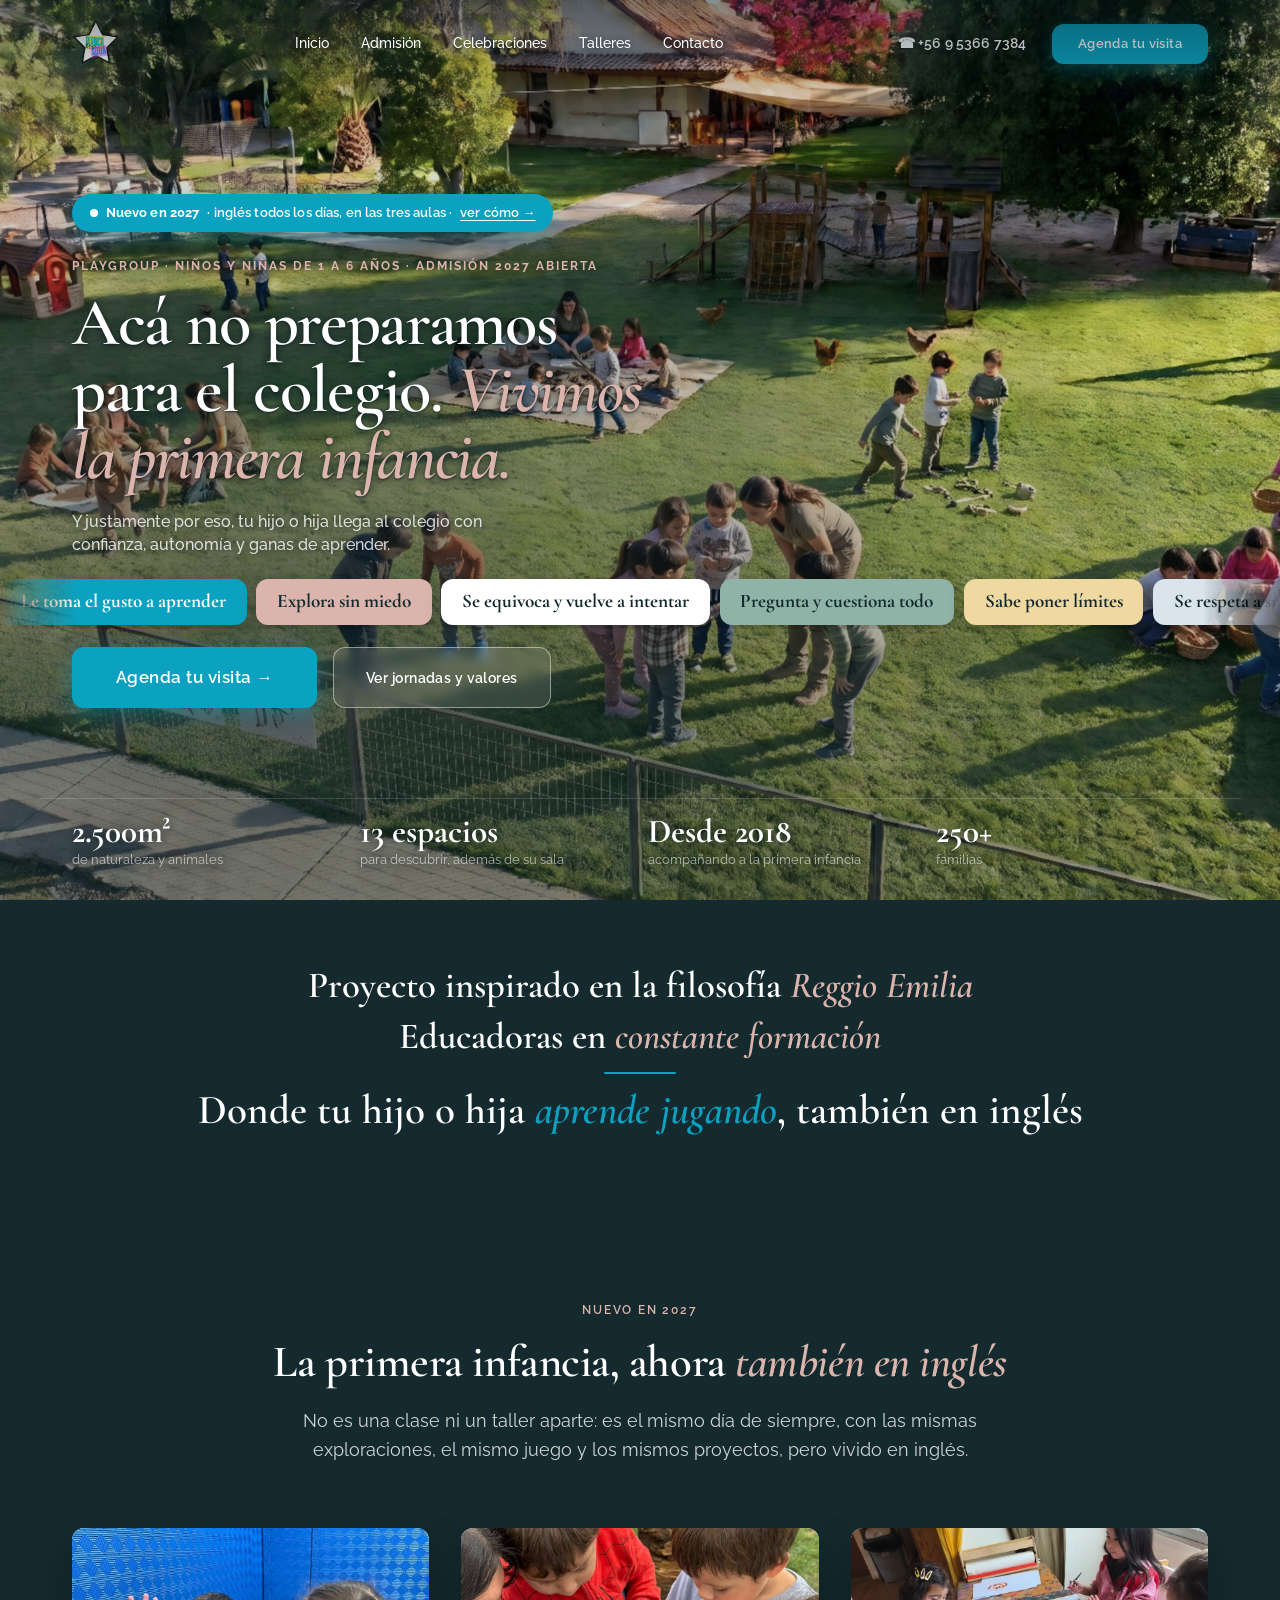
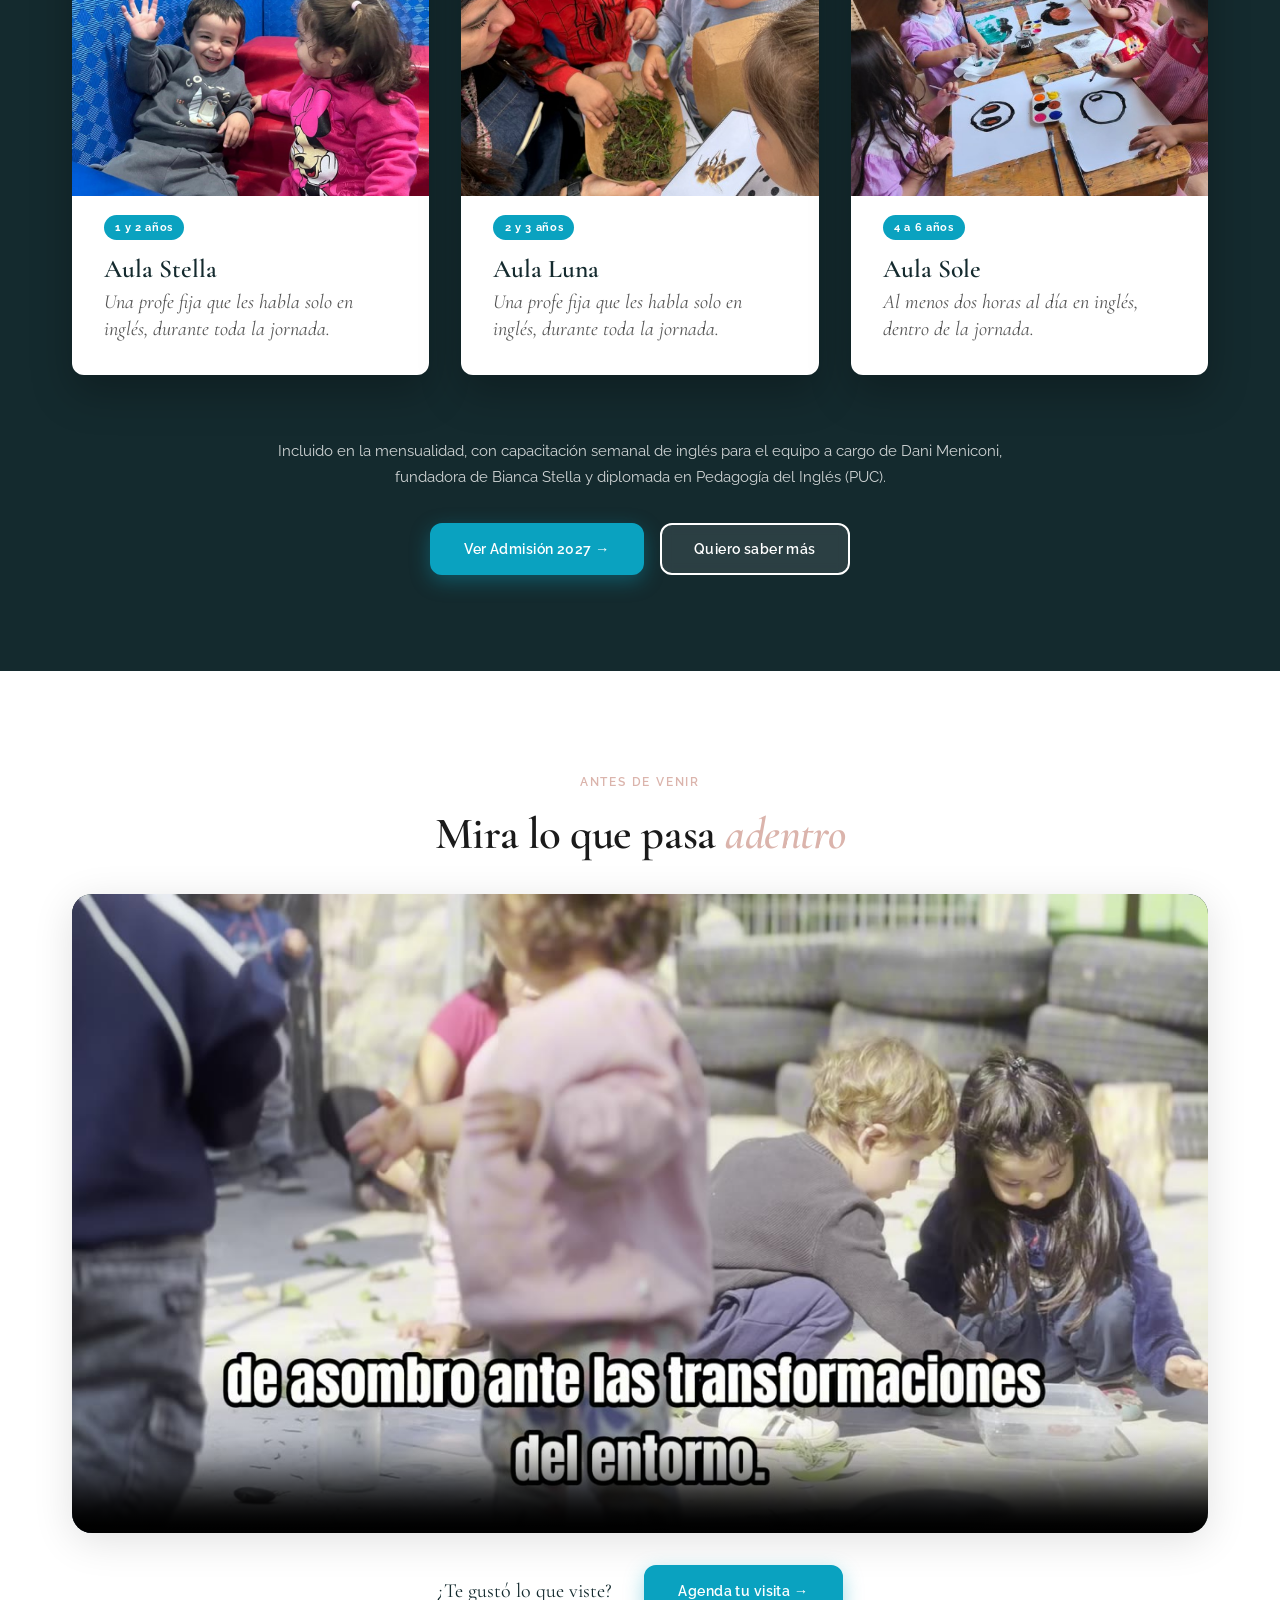
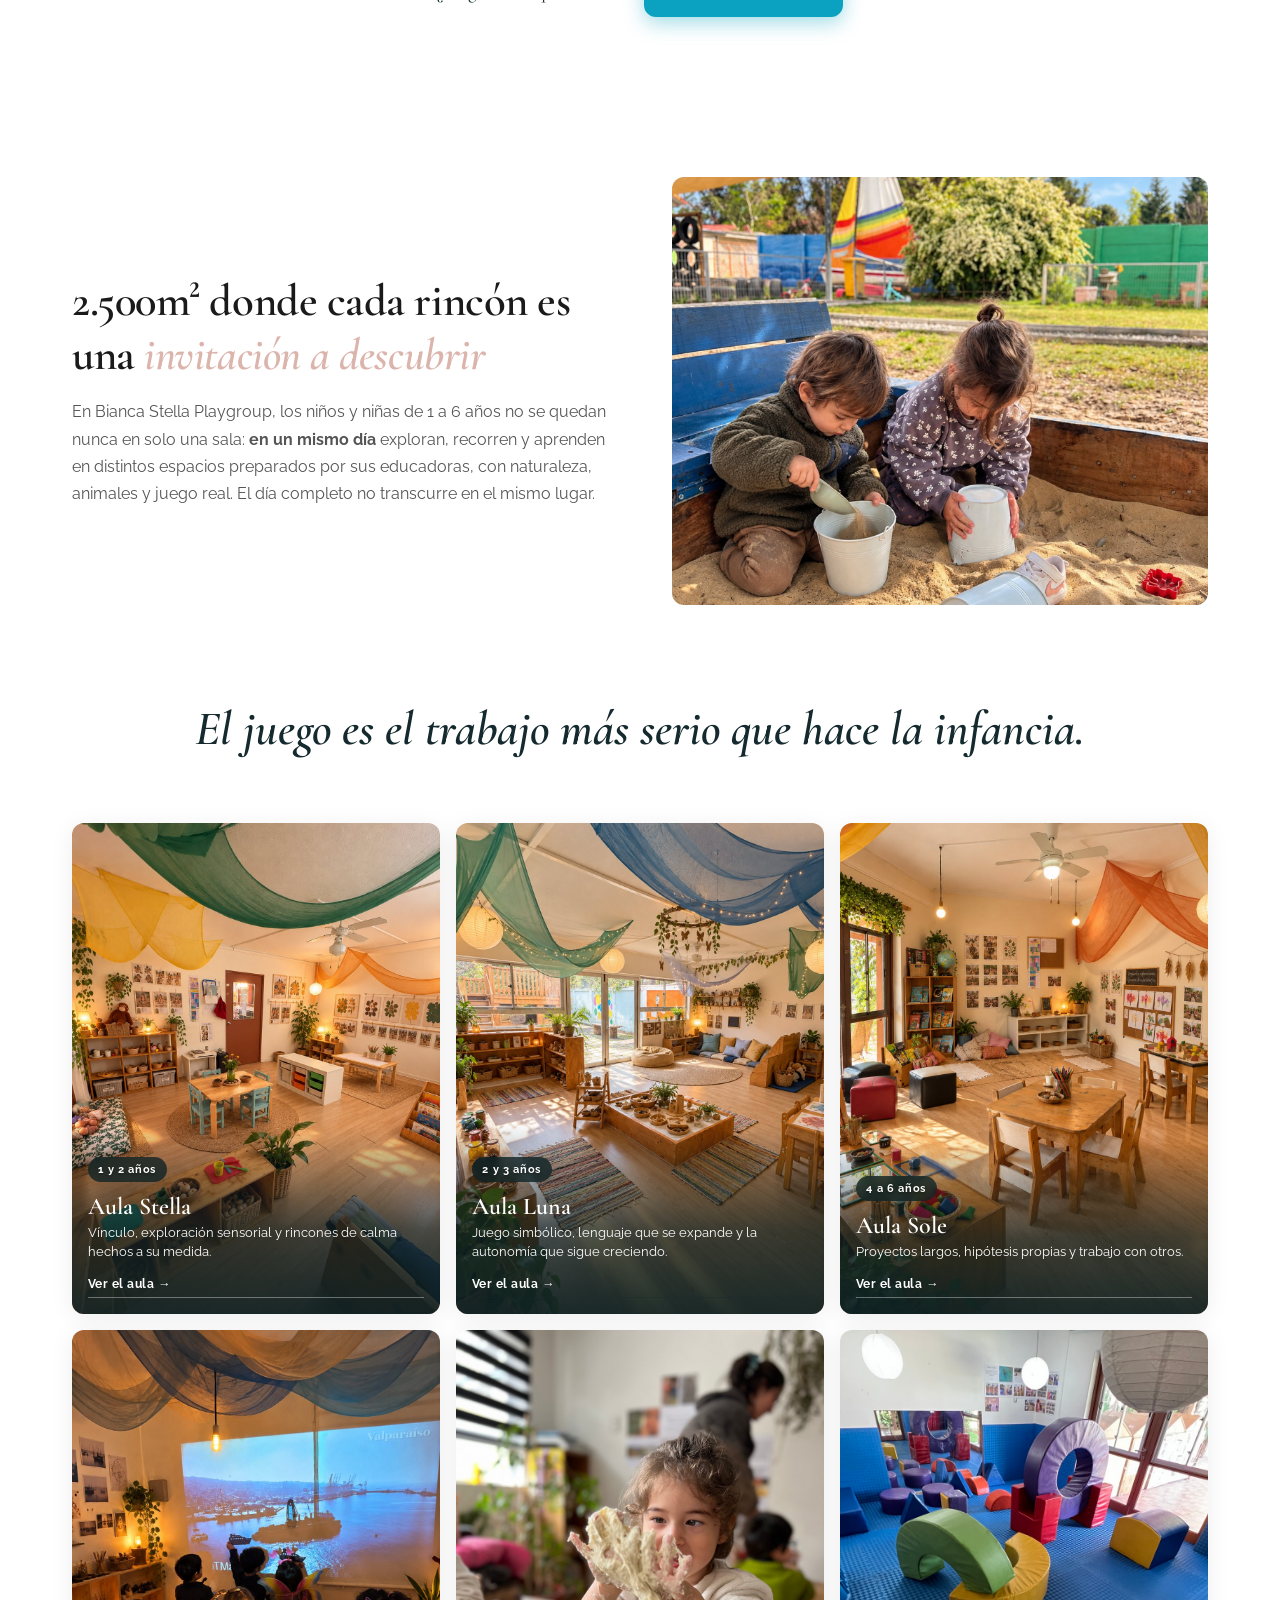
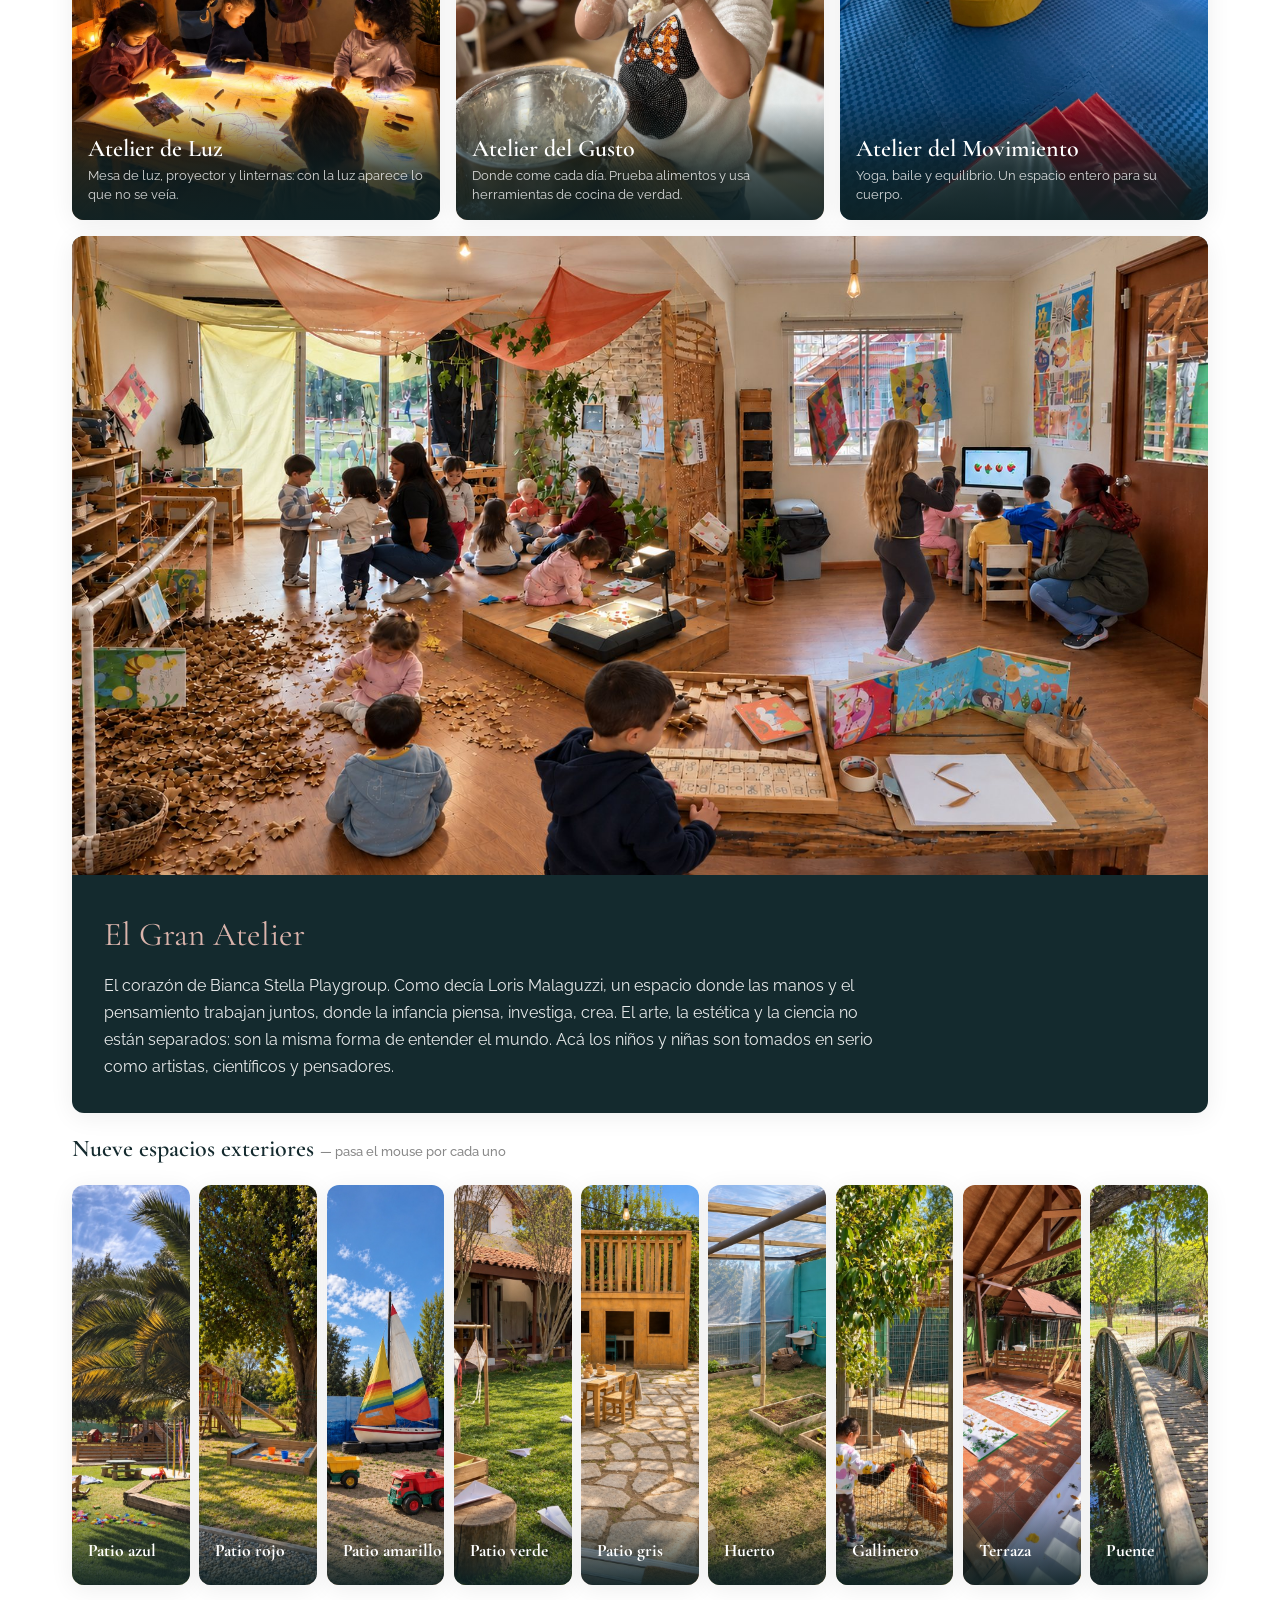
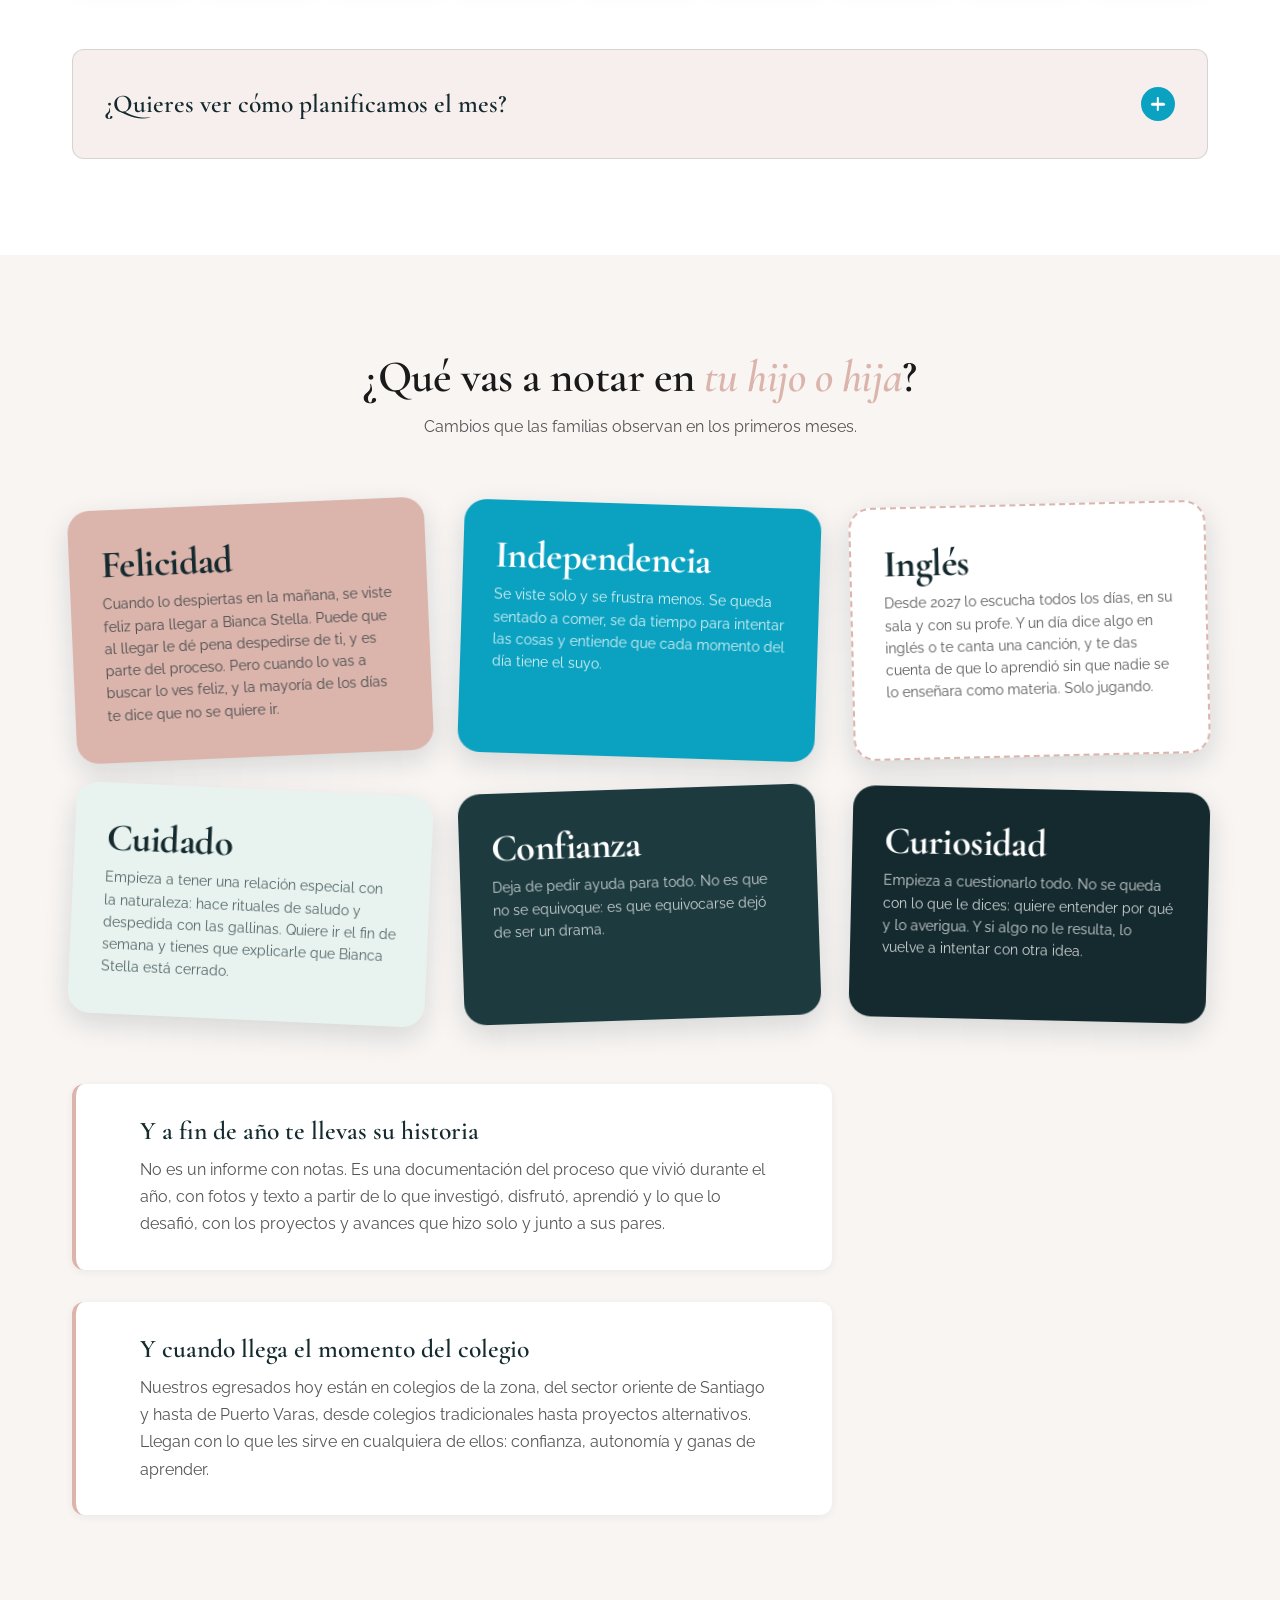
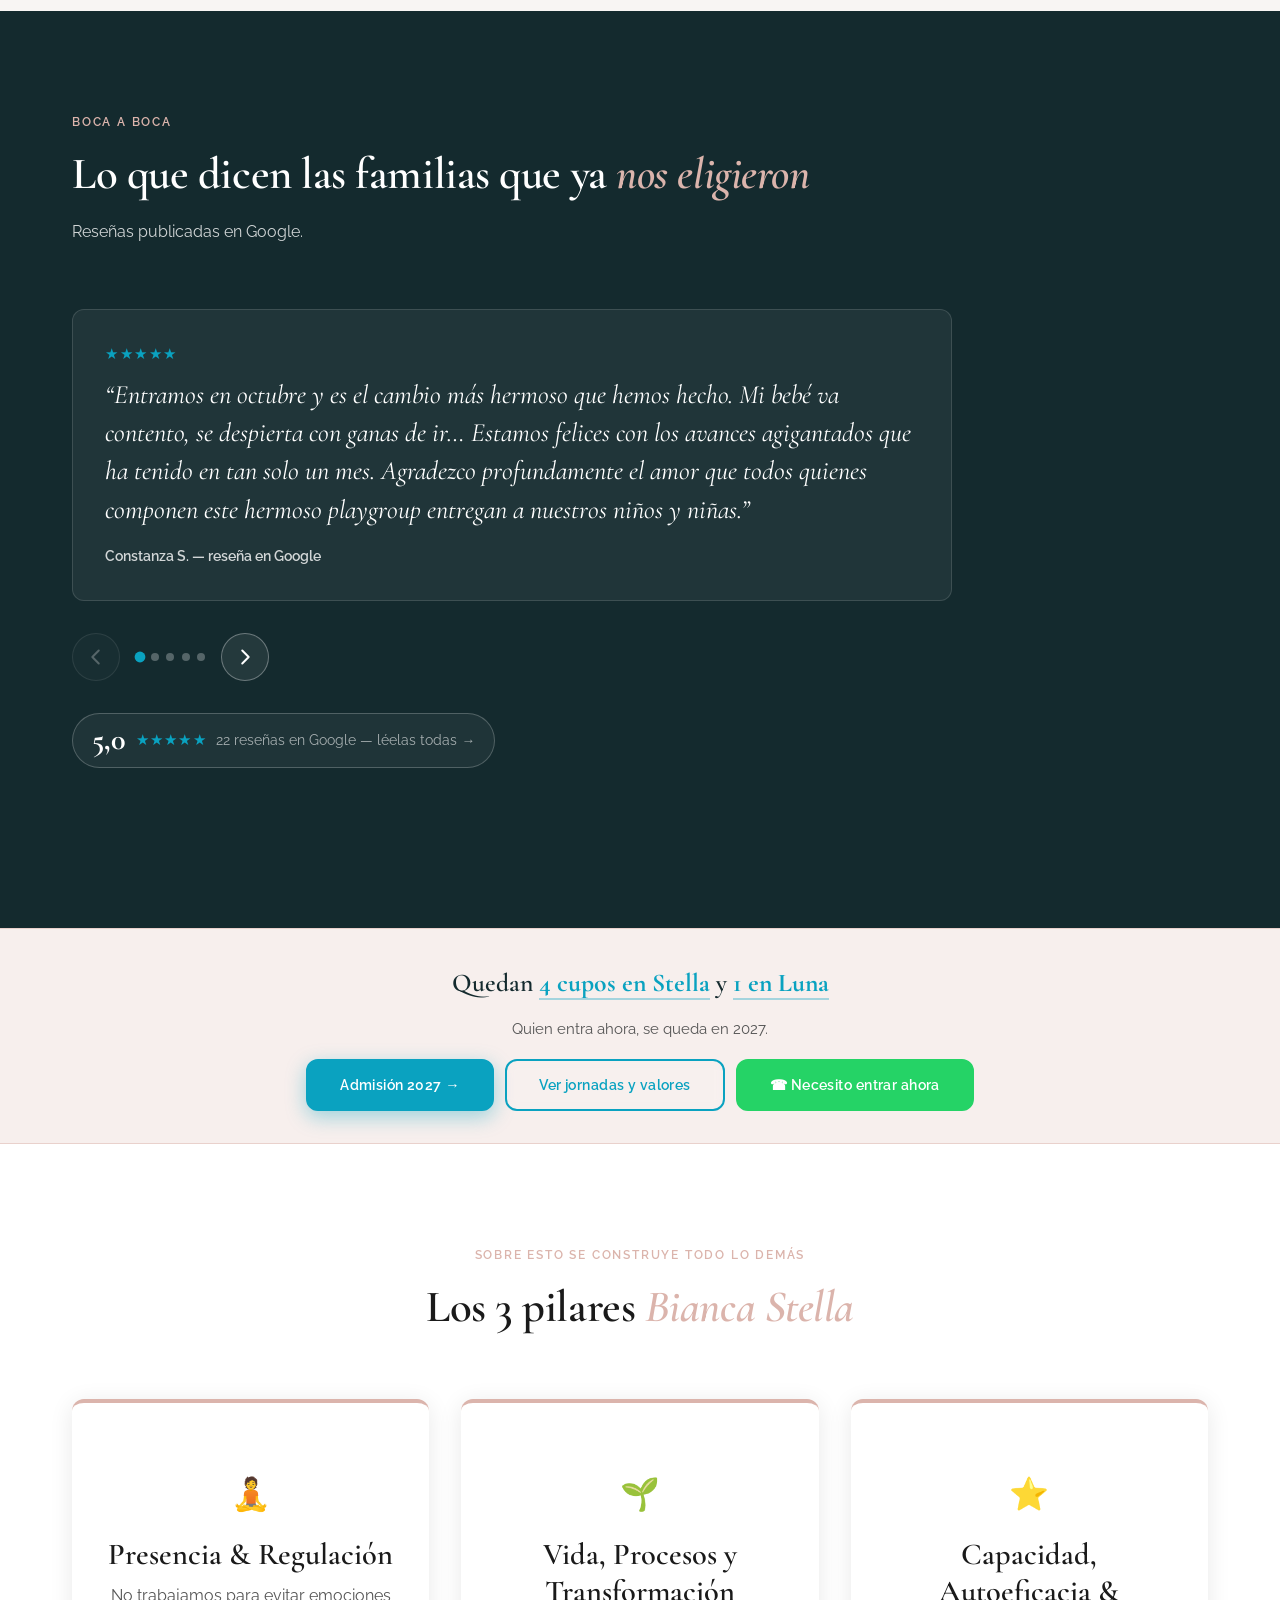
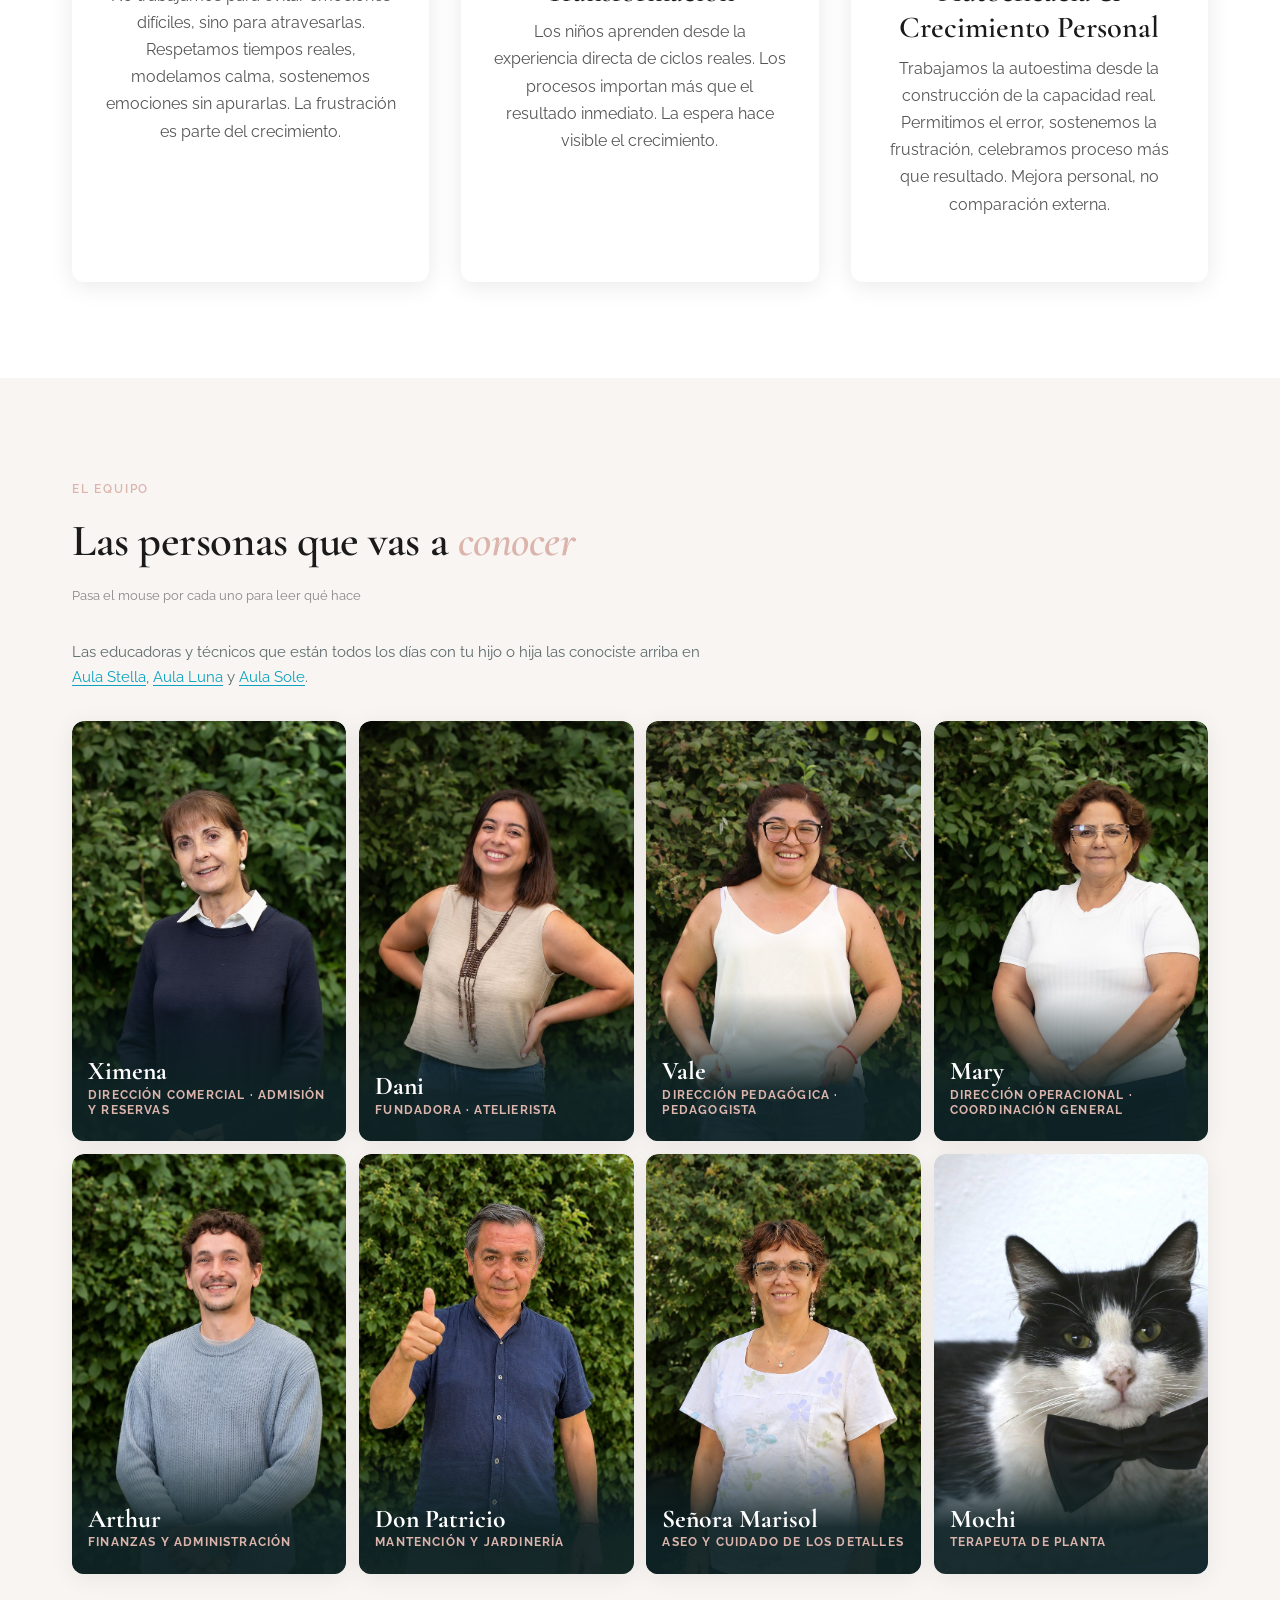
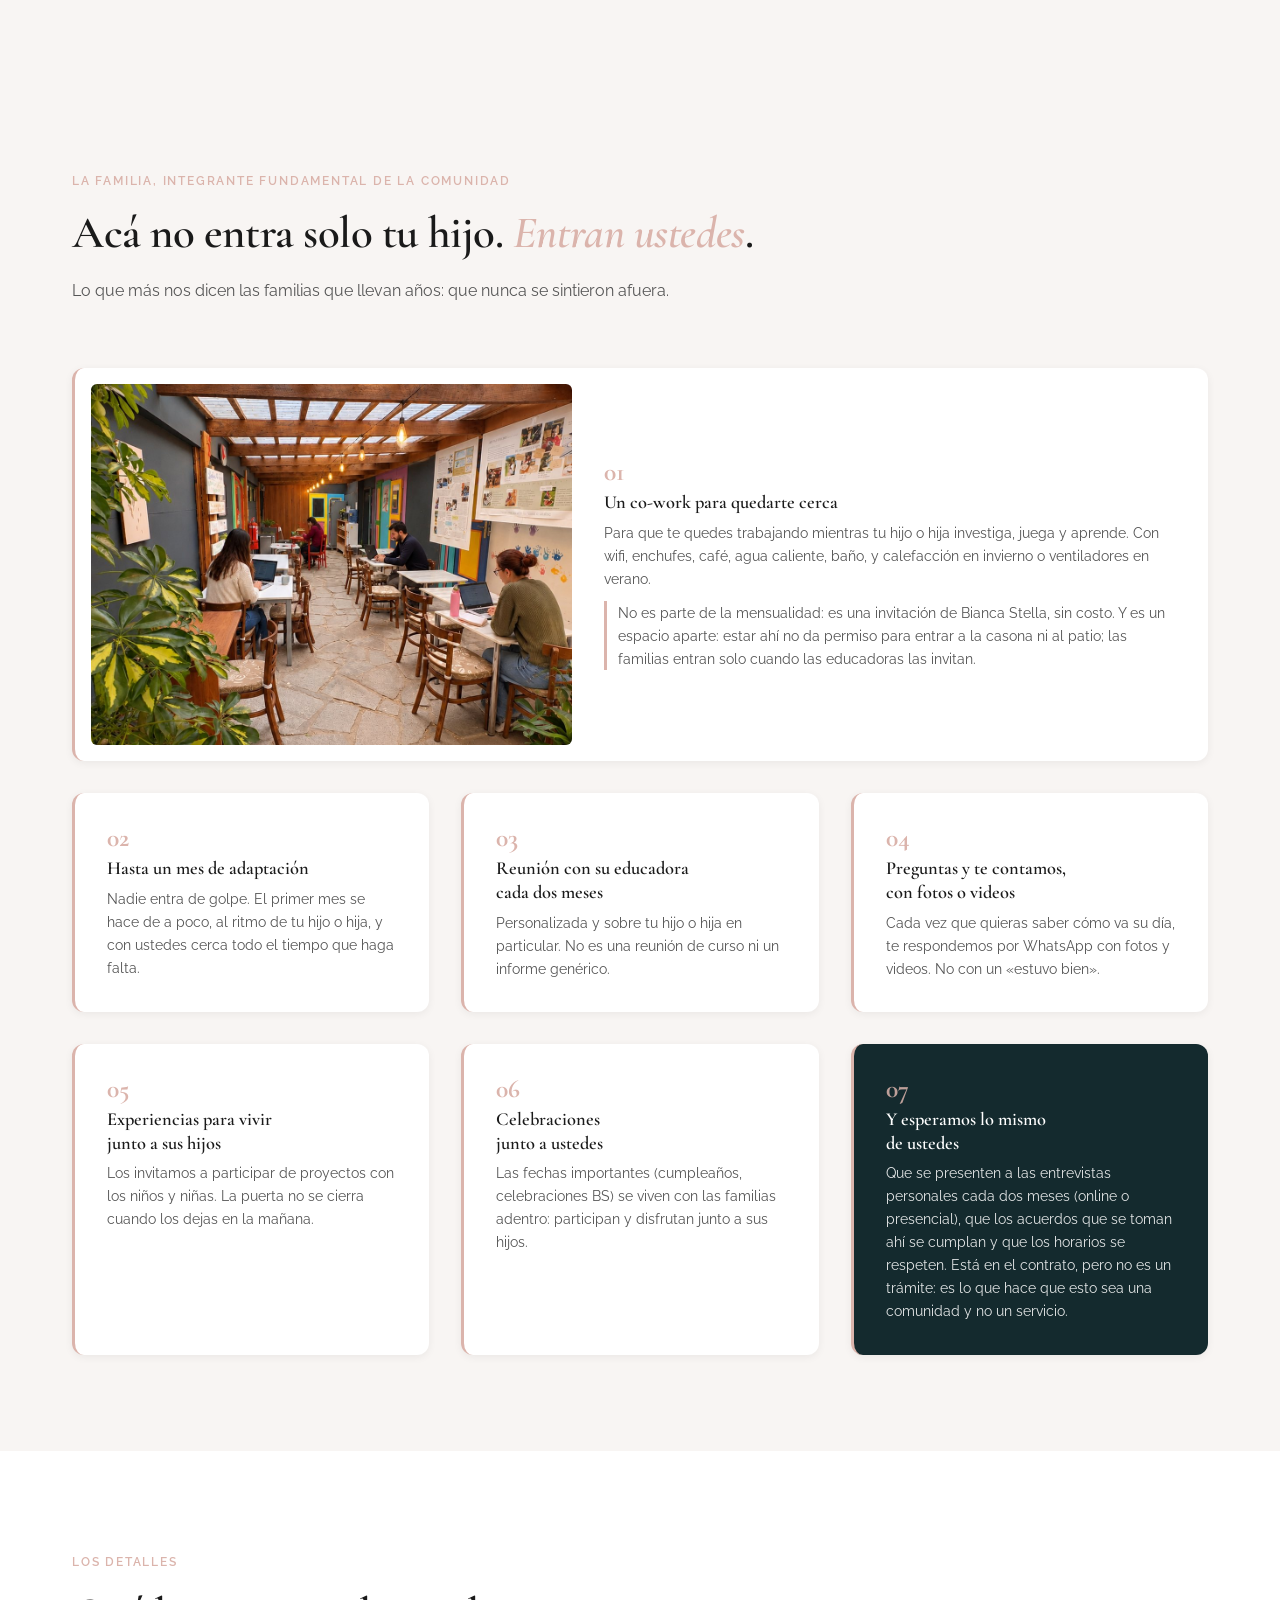
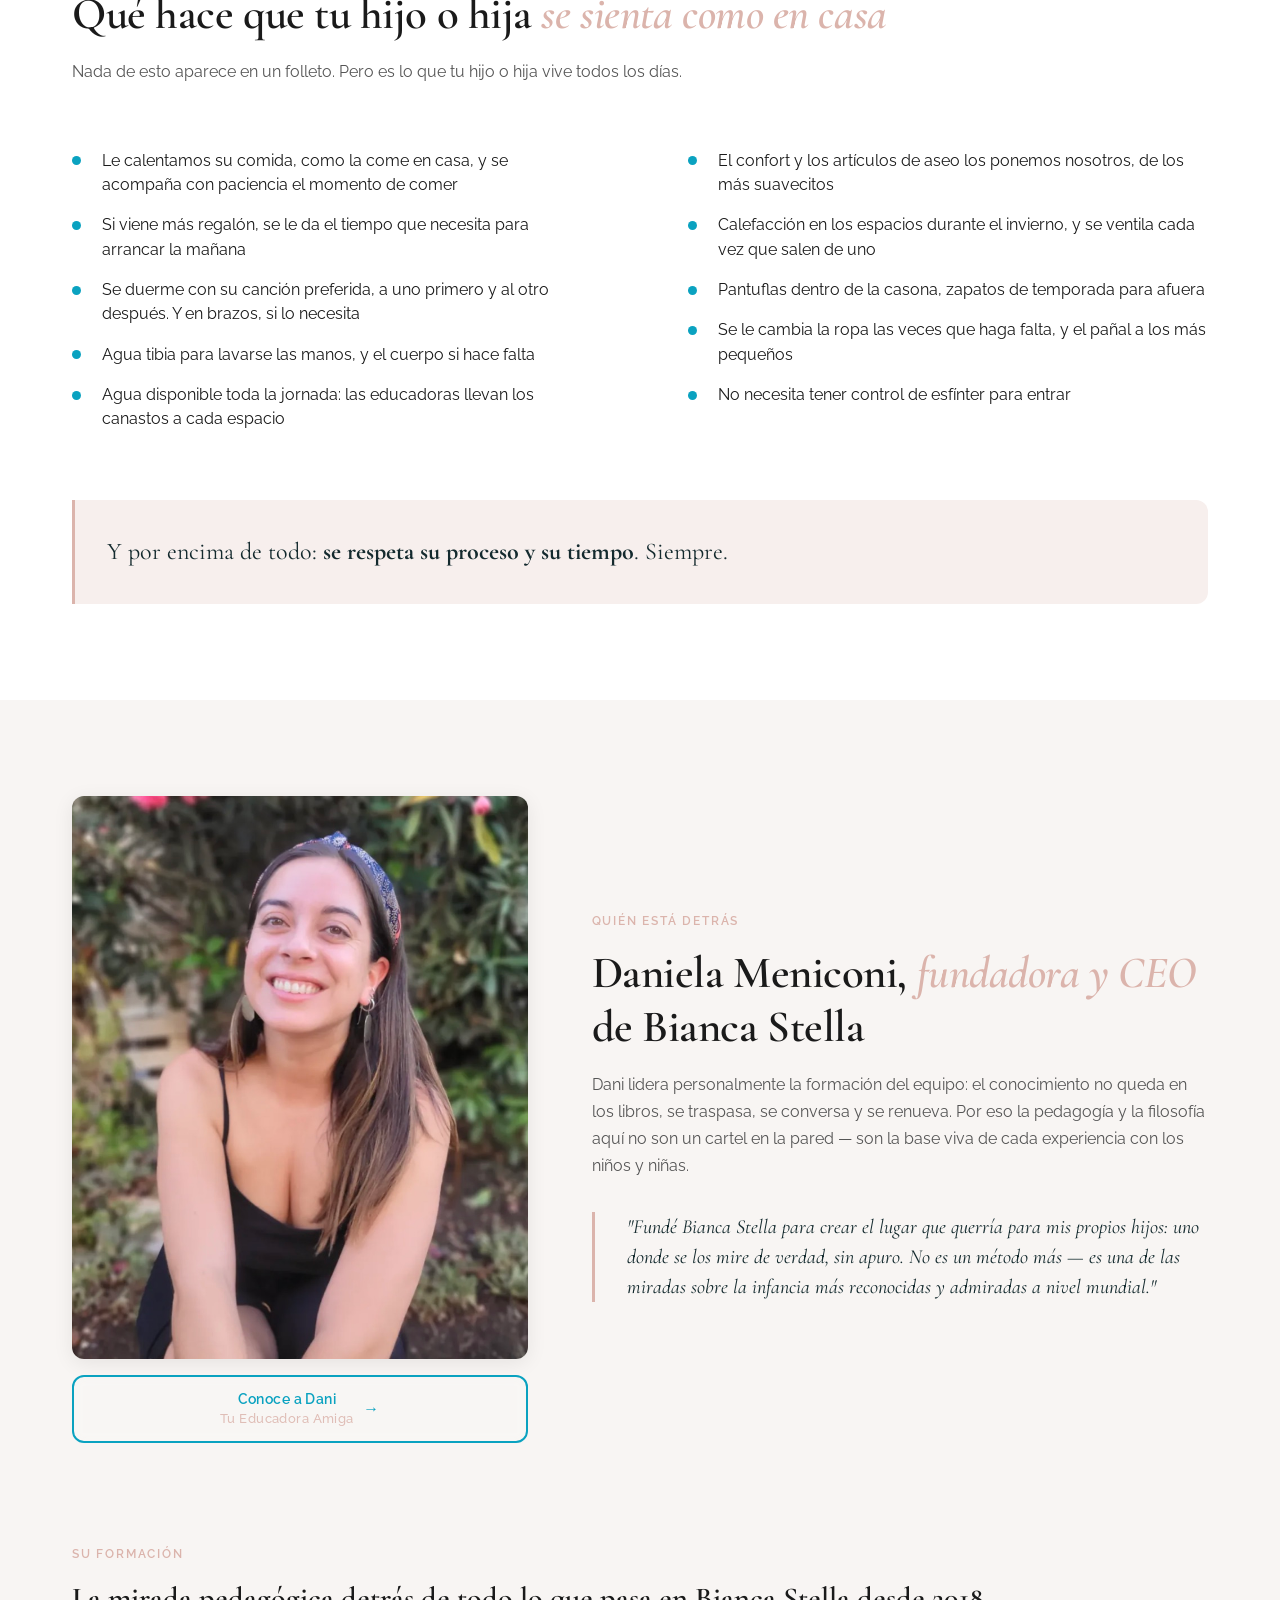
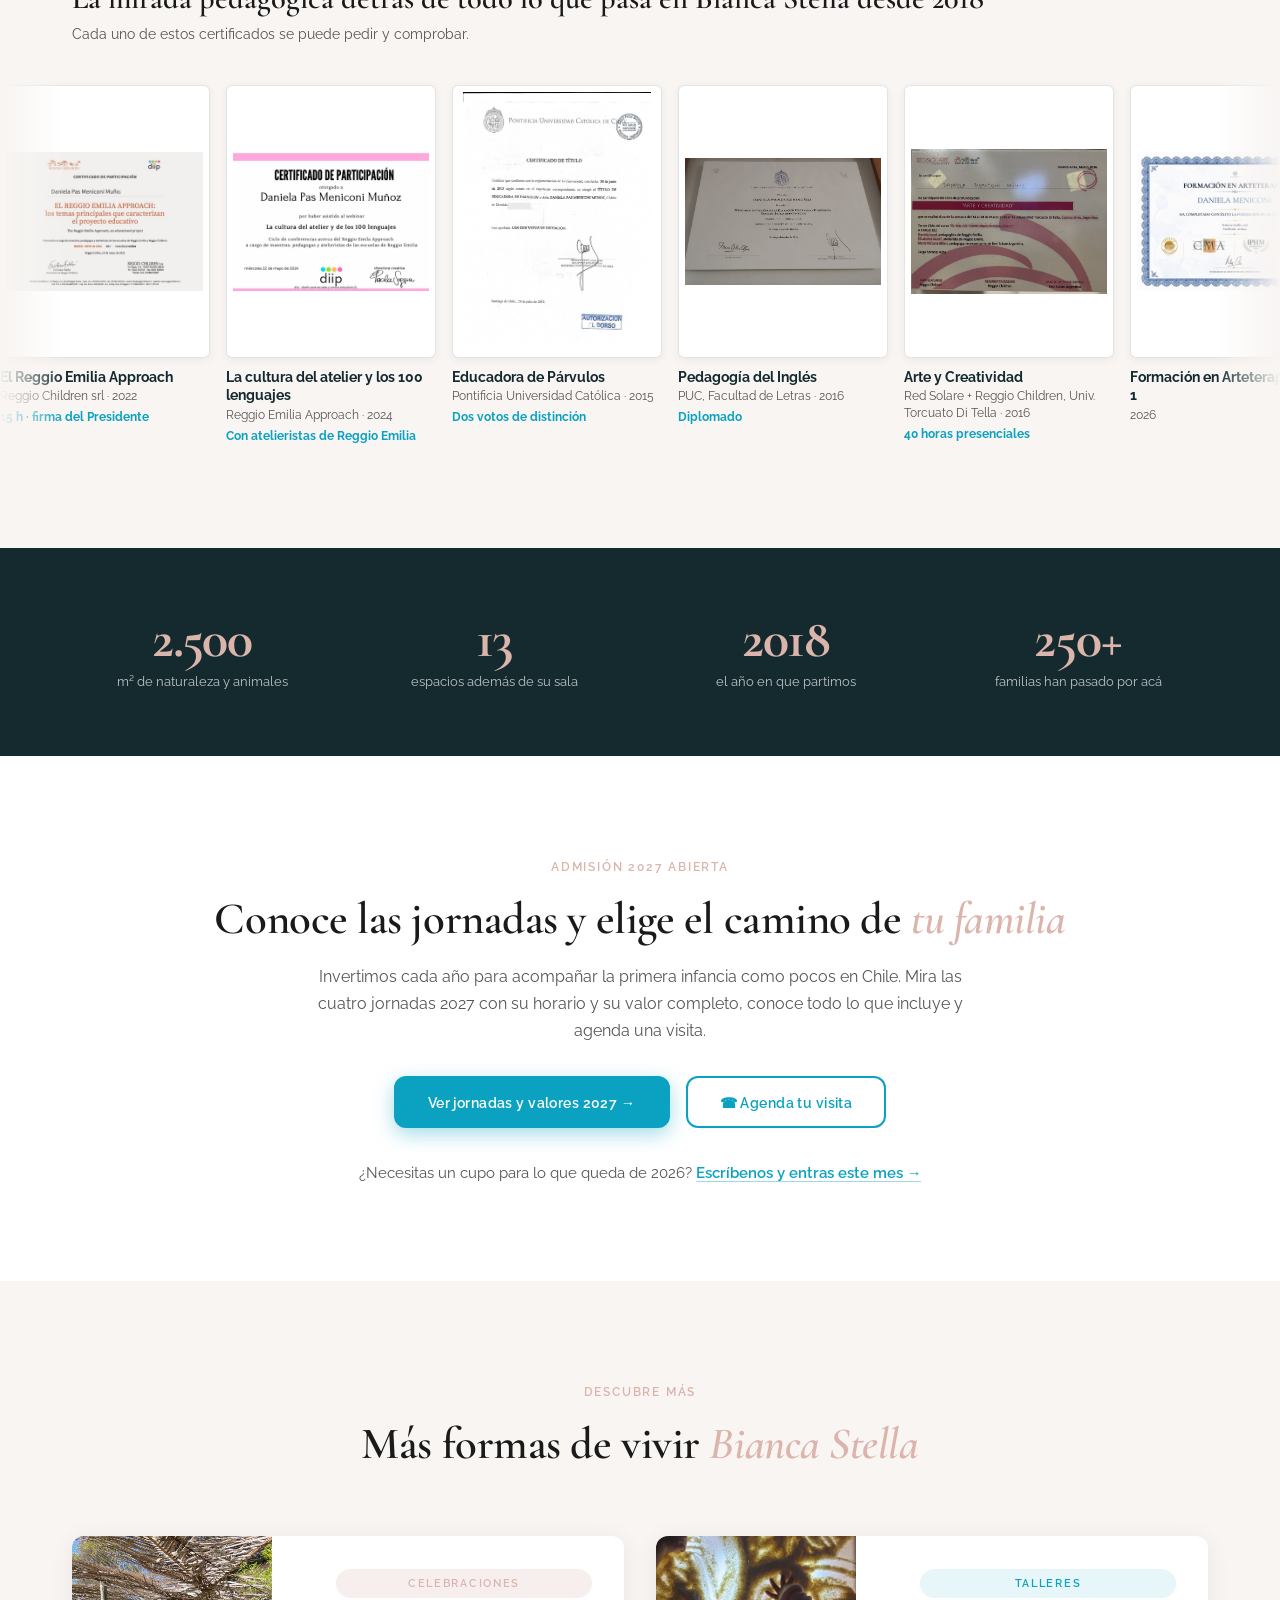
==== commit 3eb7150c: "Aula Luna (home): la autonomía que sigue creciendo Co-Authored-By: Claude Opus 5.5 <noreply@anthropi" ====
--- a/index.html
+++ b/index.html
@@ -230,7 +230,7 @@
         <figcaption>
           <span class="espacio-edad">2 y 3 años</span>
           <span class="espacio-nombre">Aula Luna</span>
-          <span class="espacio-desc">Juego simbólico, lenguaje que se expande y la autonomía que recién asoma.</span>
+          <span class="espacio-desc">Juego simbólico, lenguaje que se expande y la autonomía que sigue creciendo.</span>
                           <span class="espacio-ver">Ver el aula &rarr;</span>
         </figcaption>
       </a>
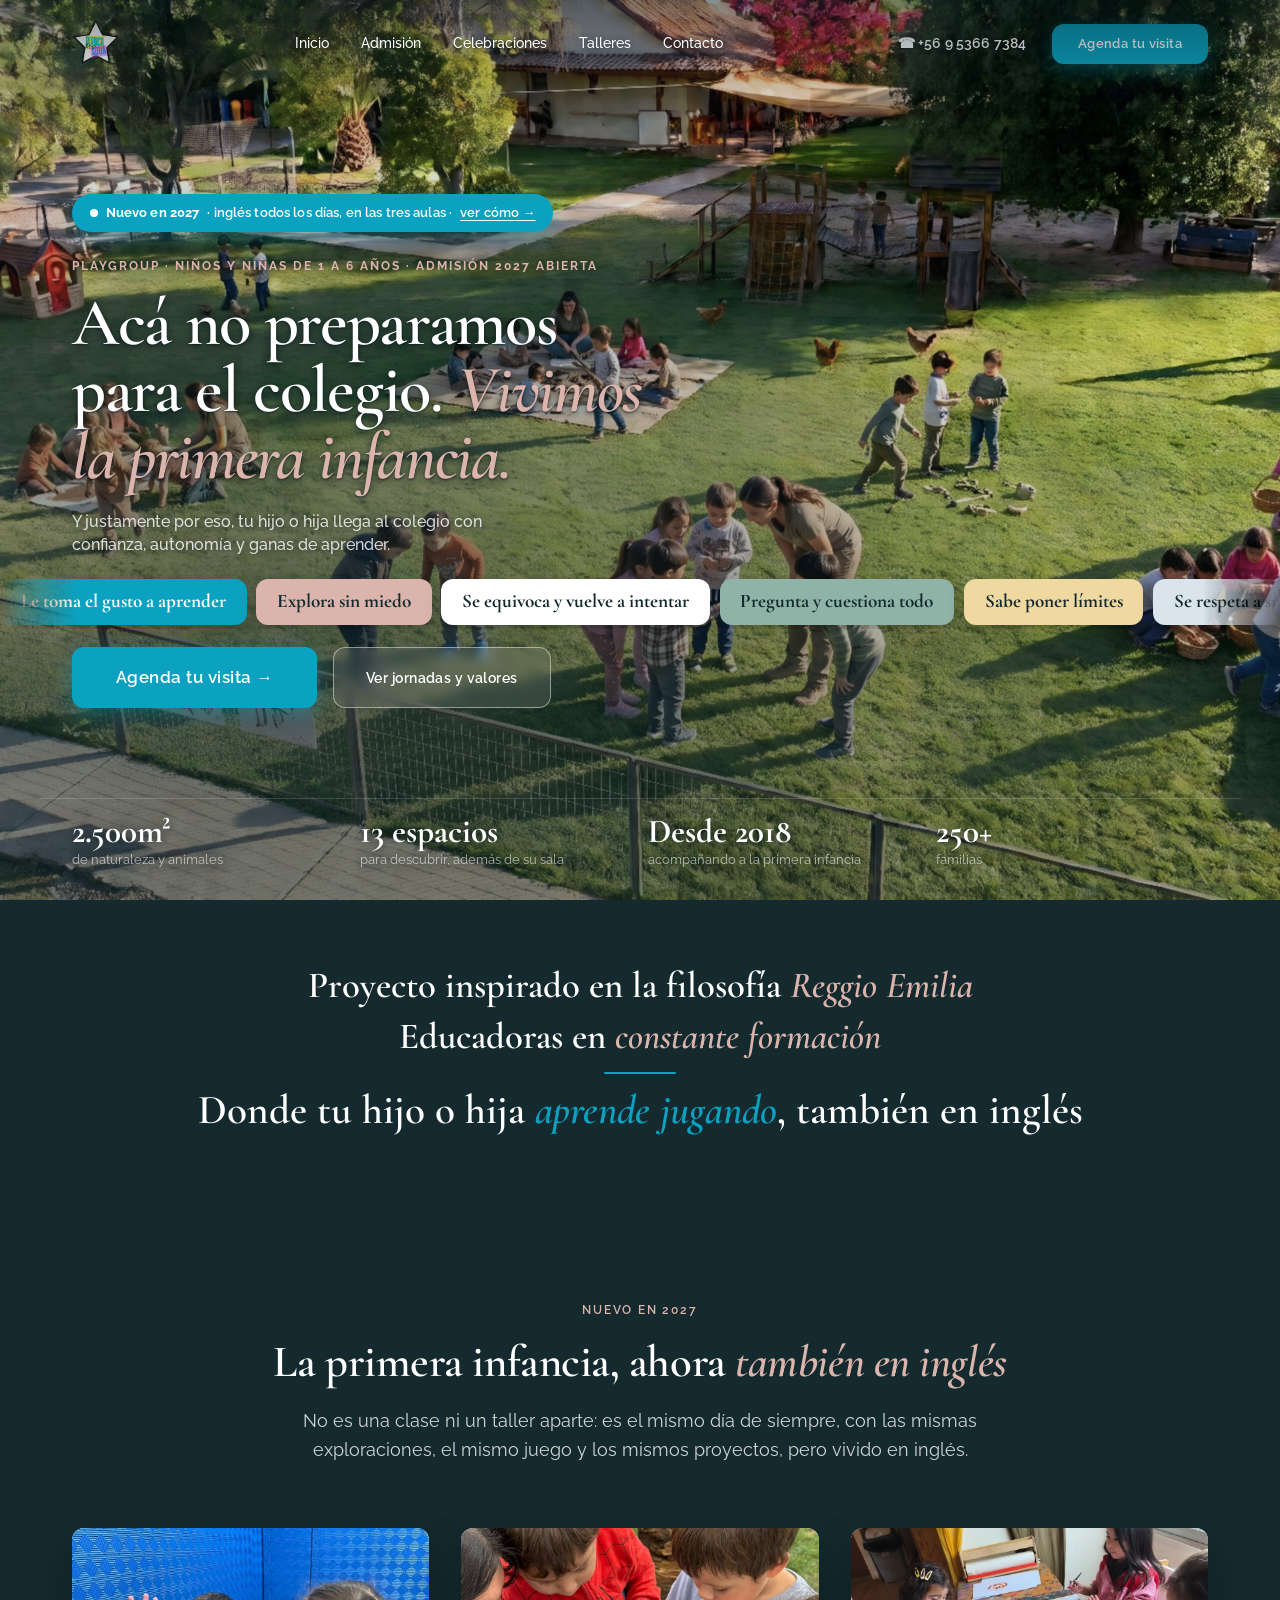
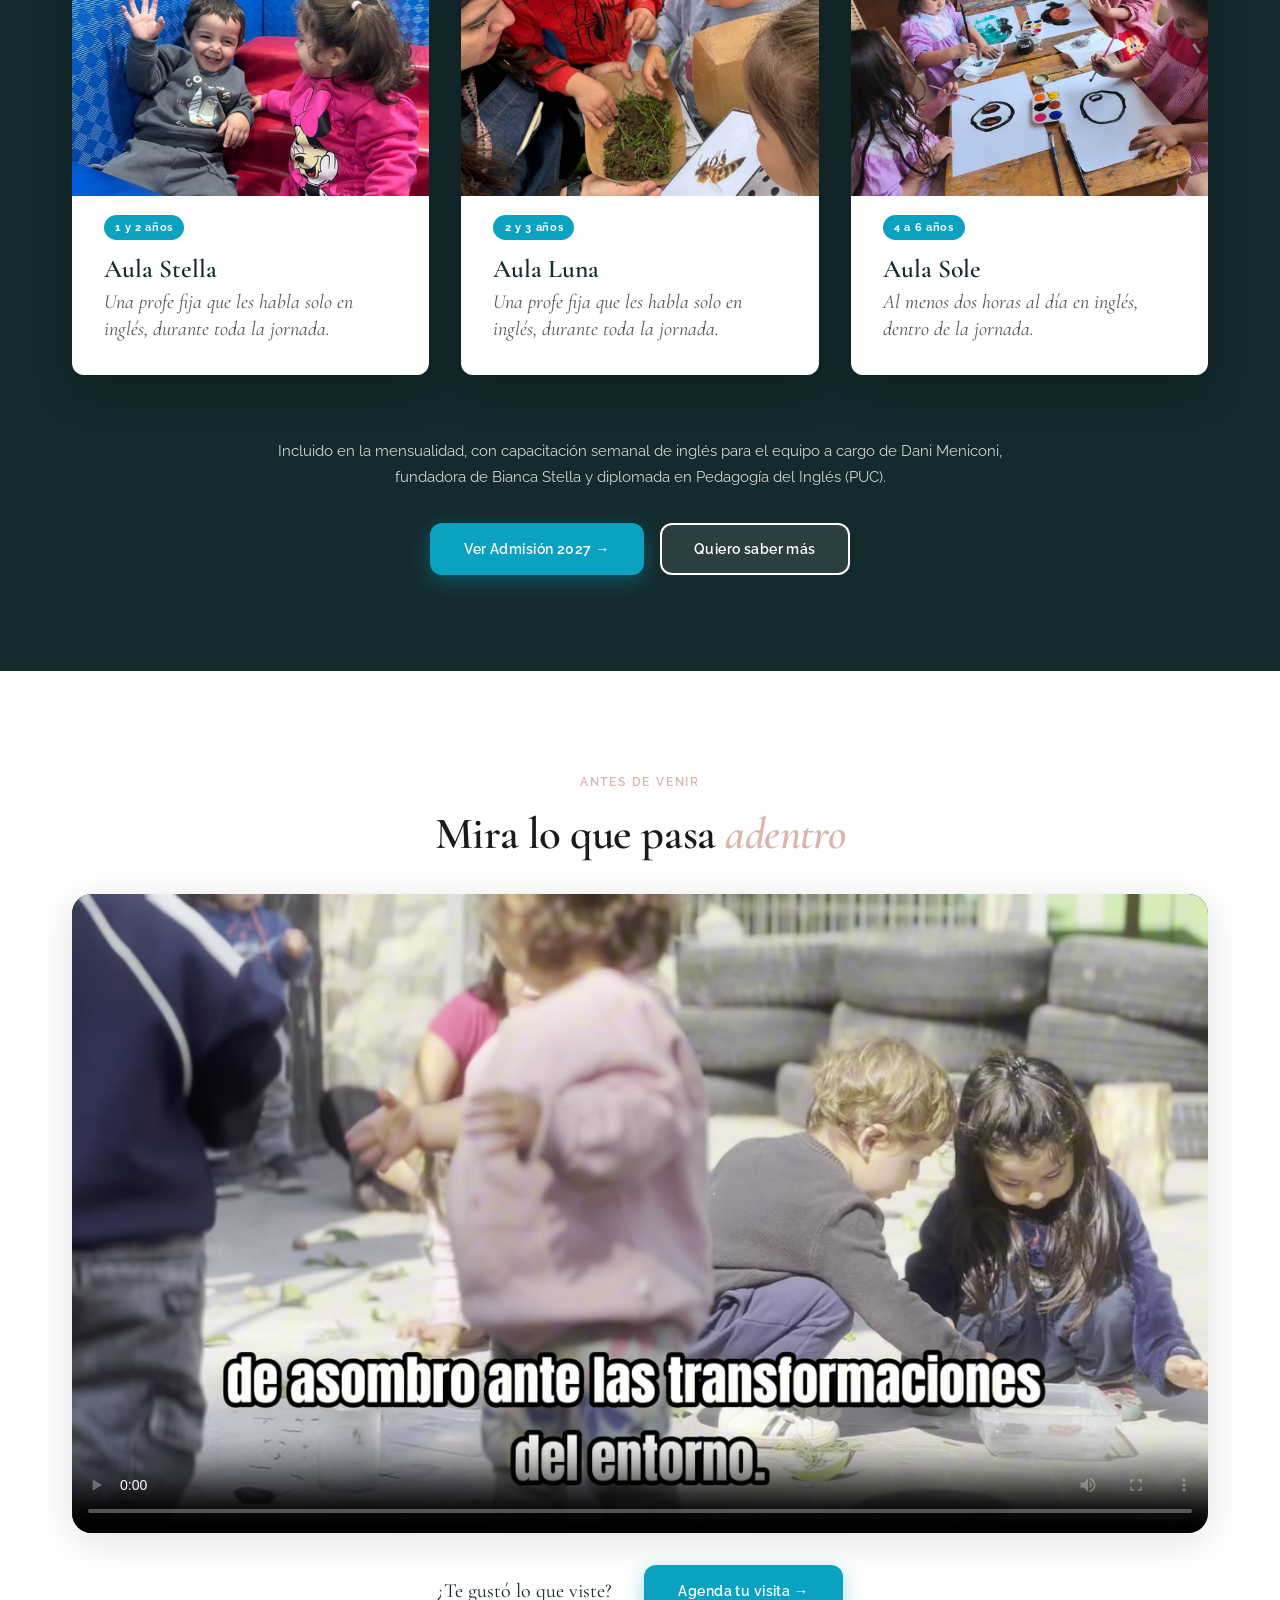
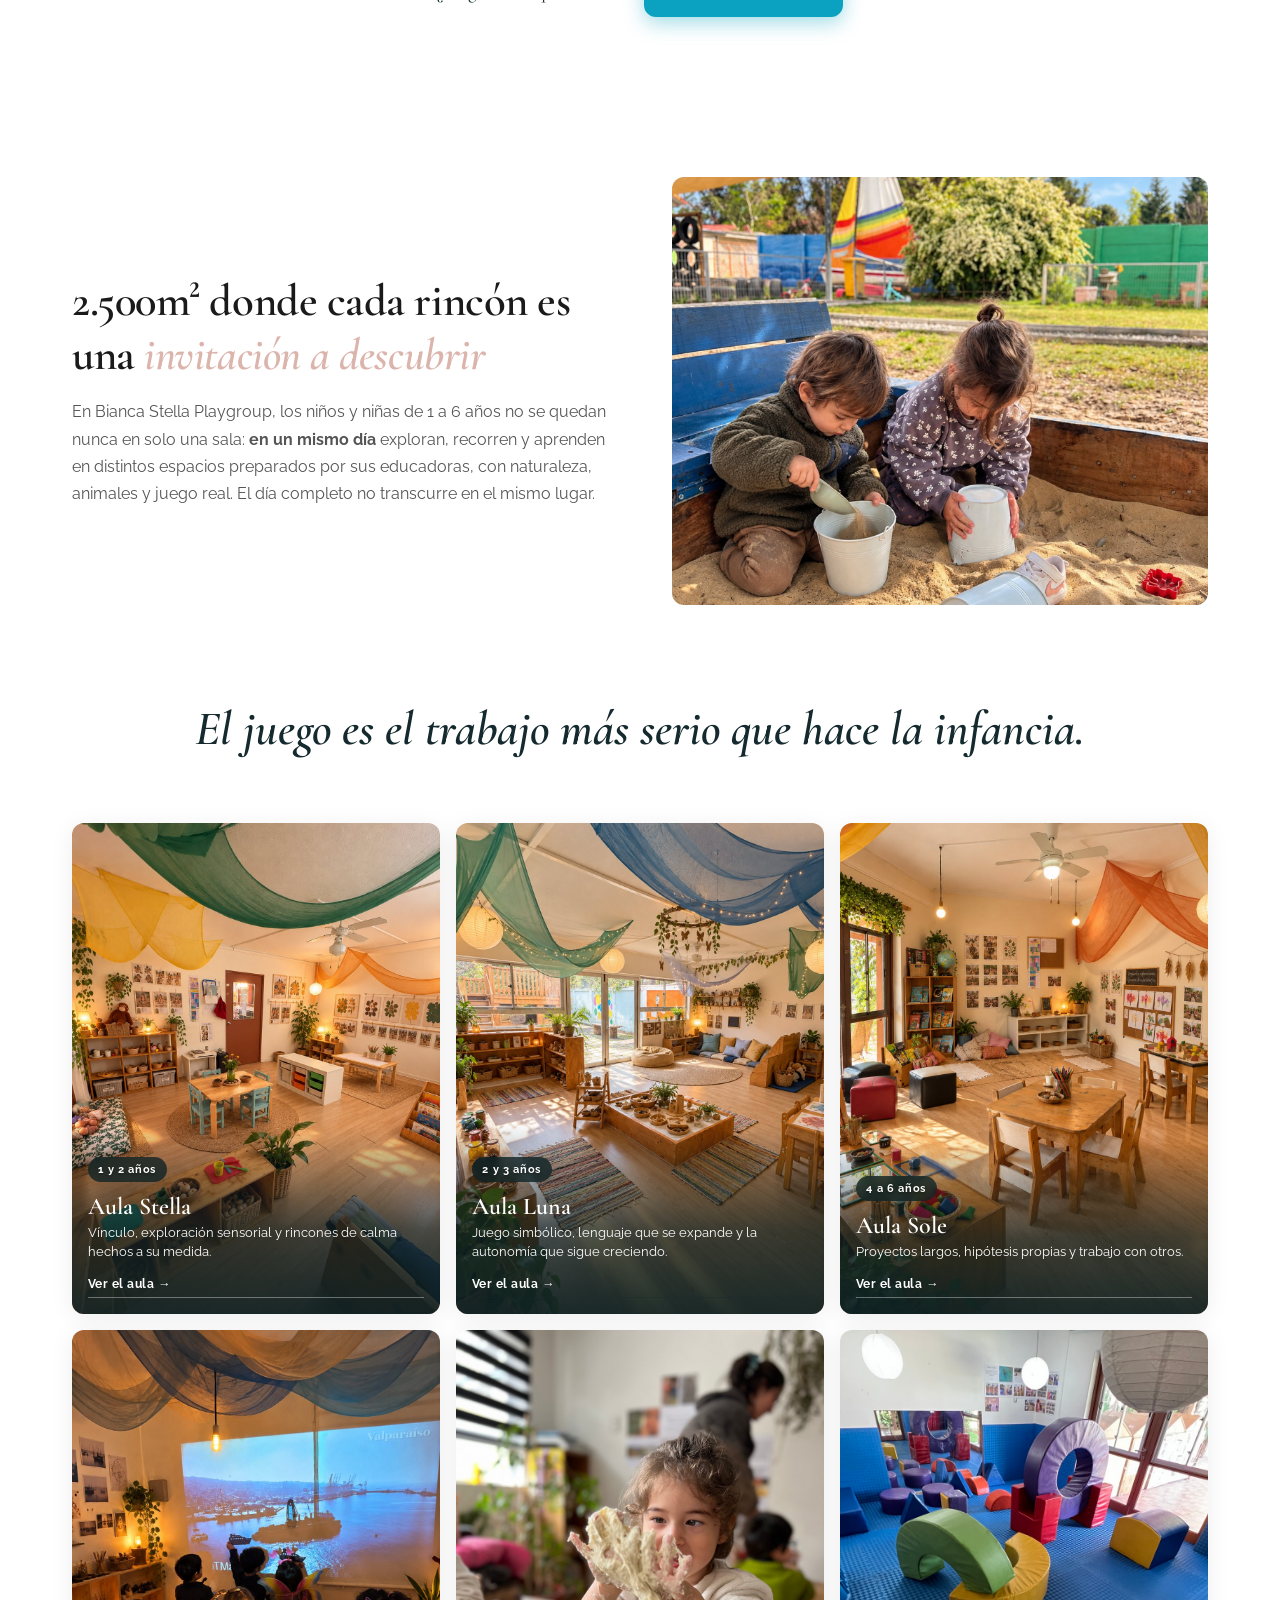
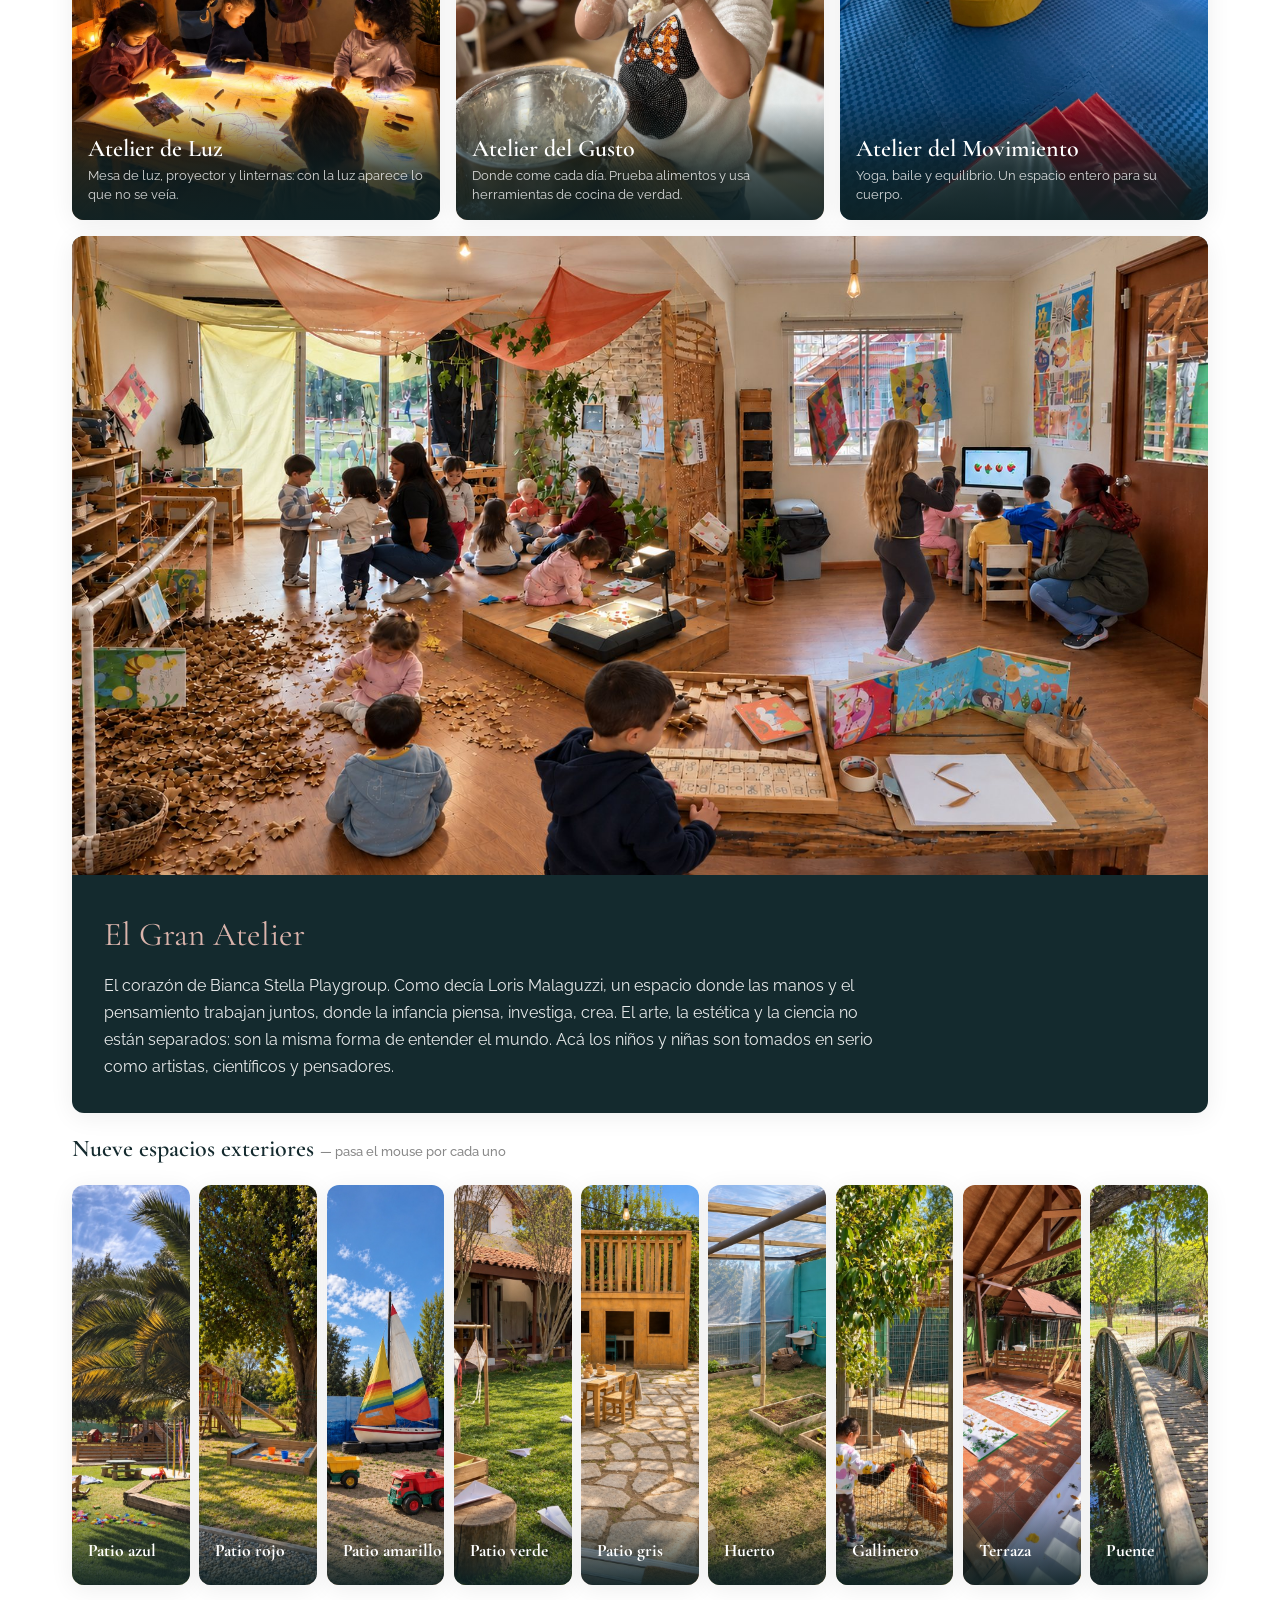
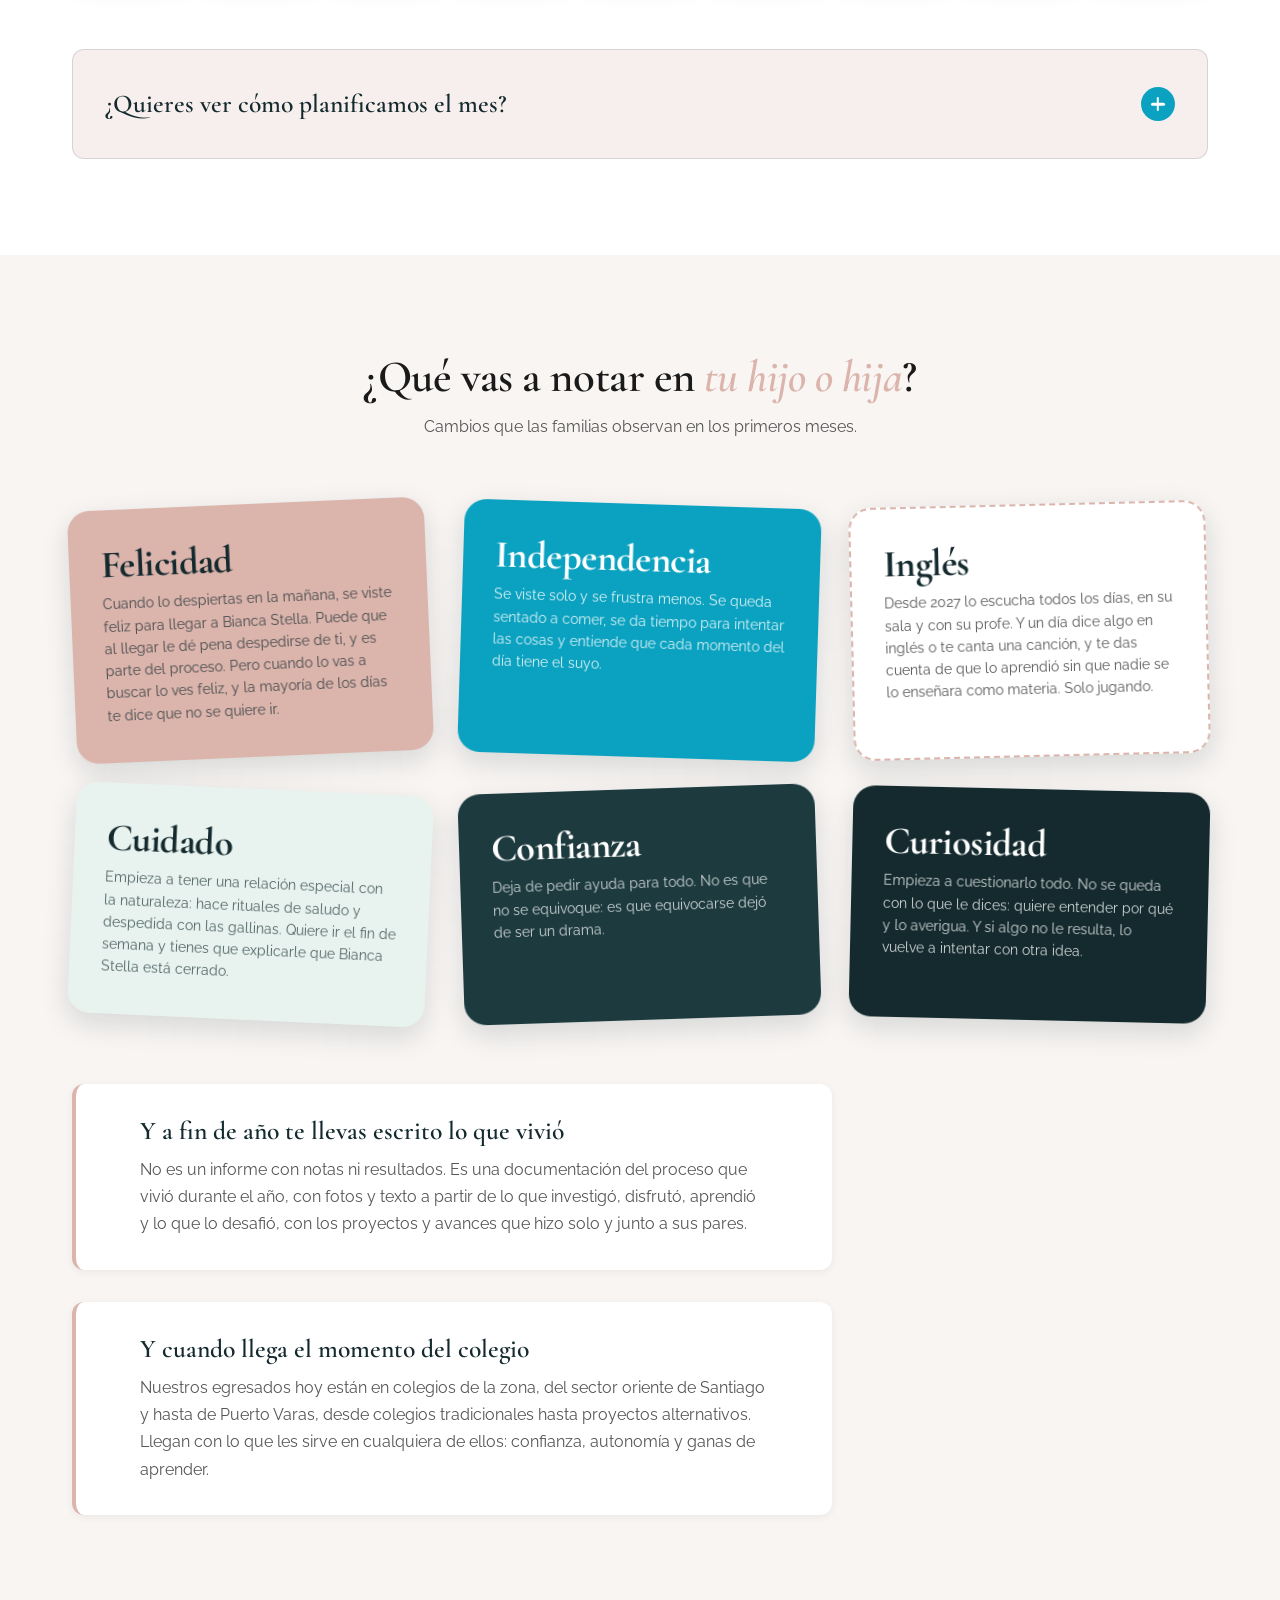
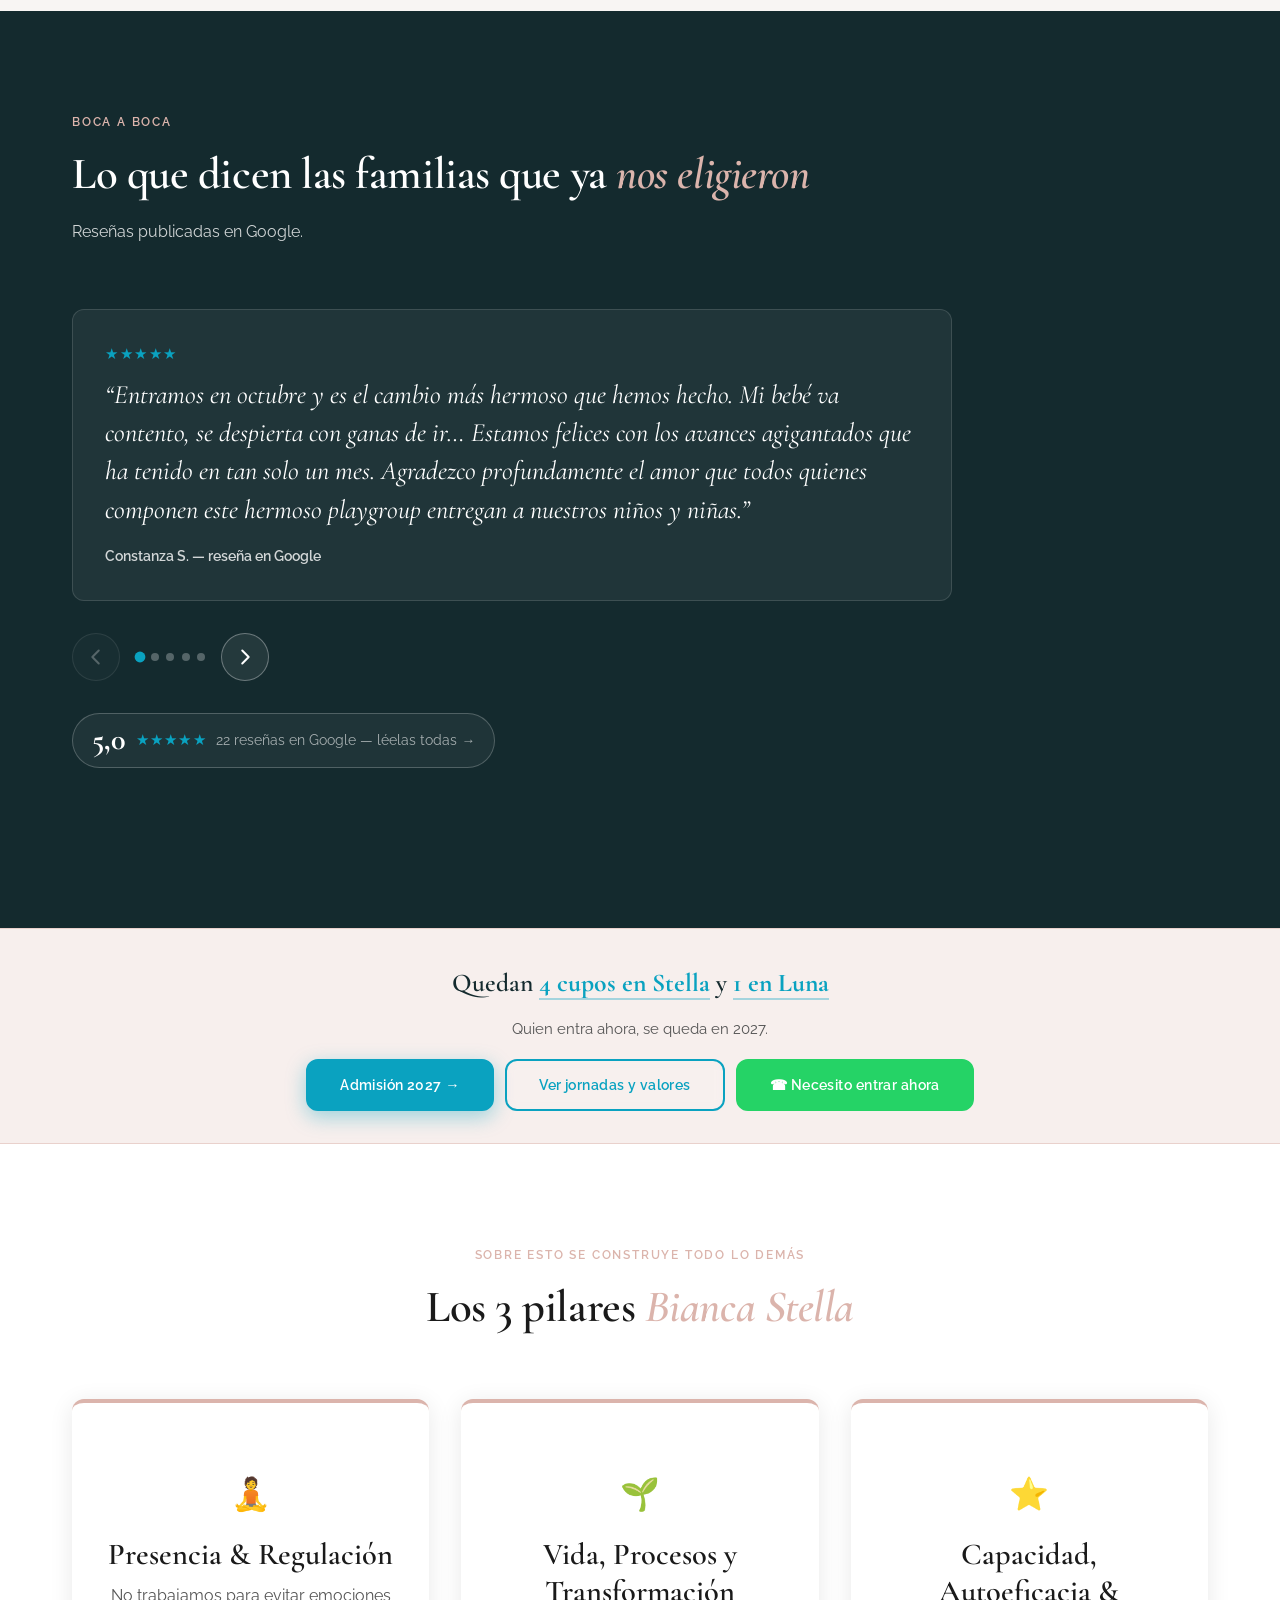
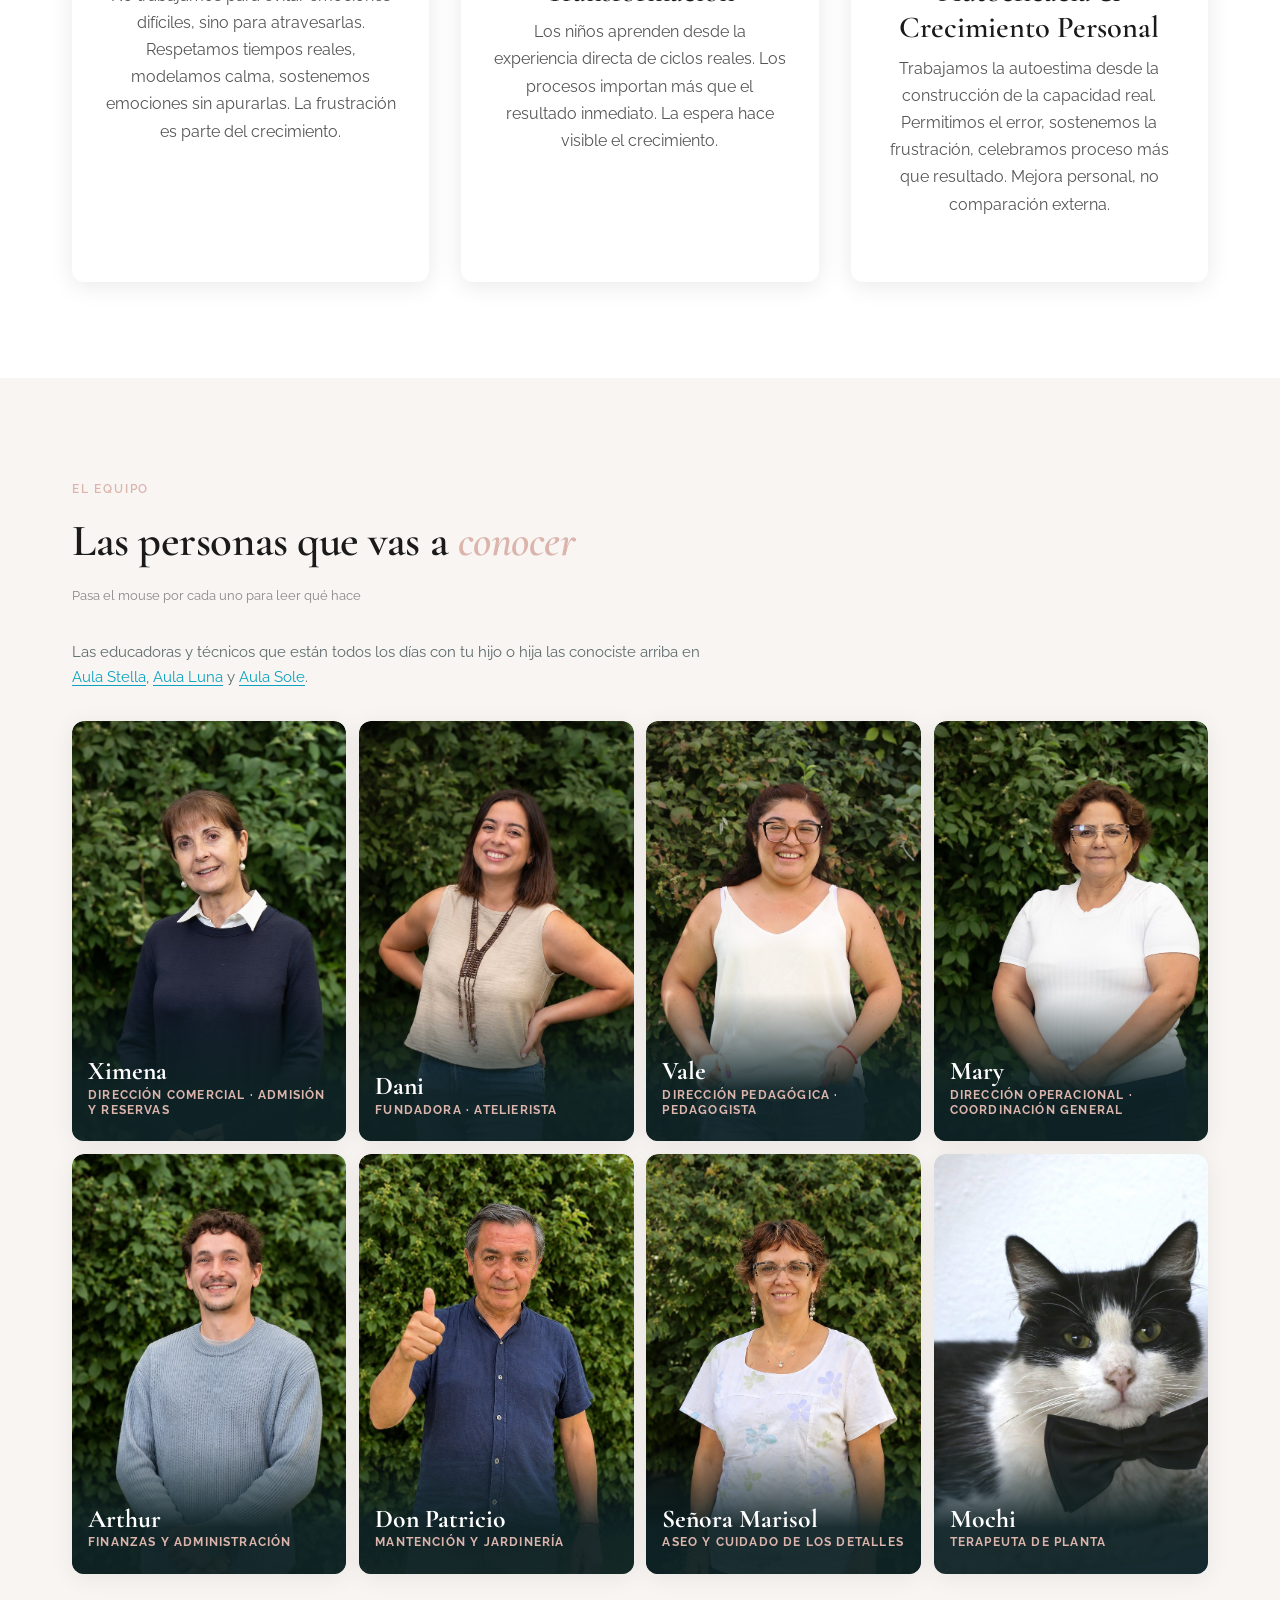
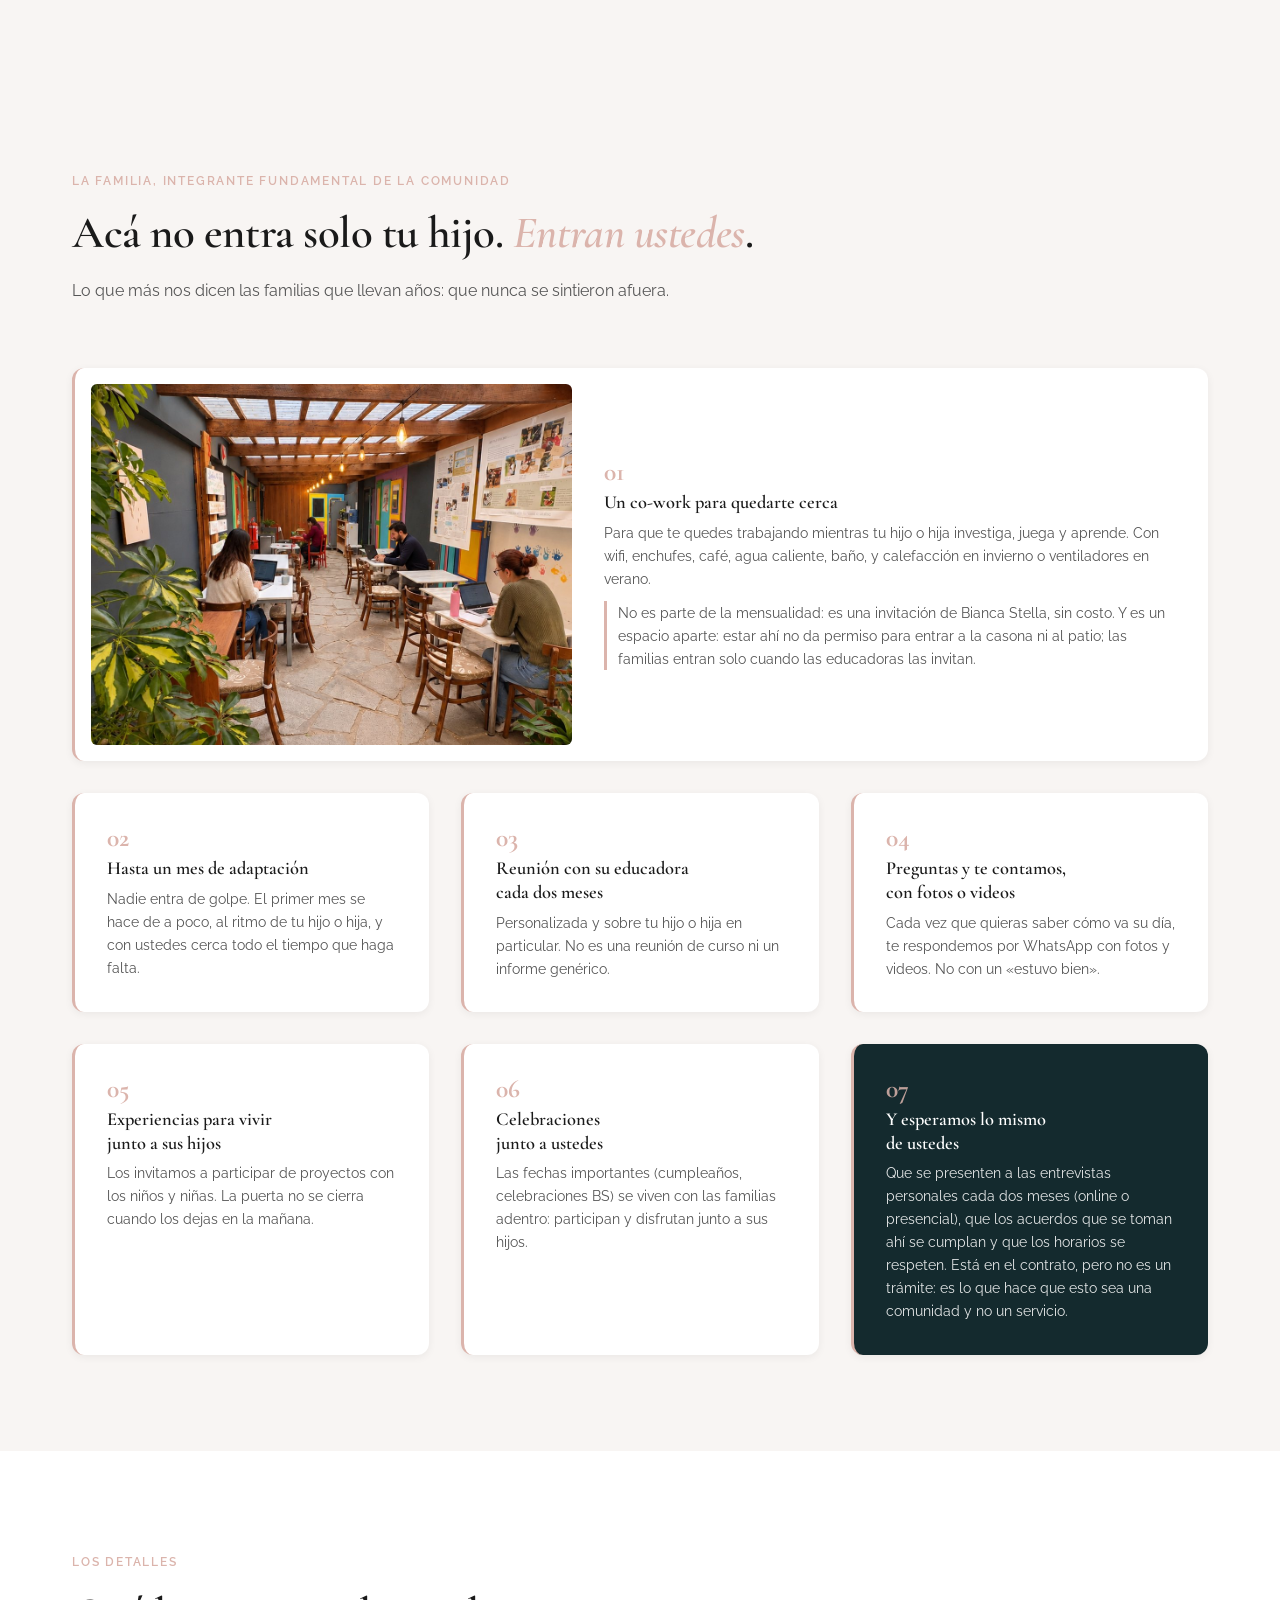
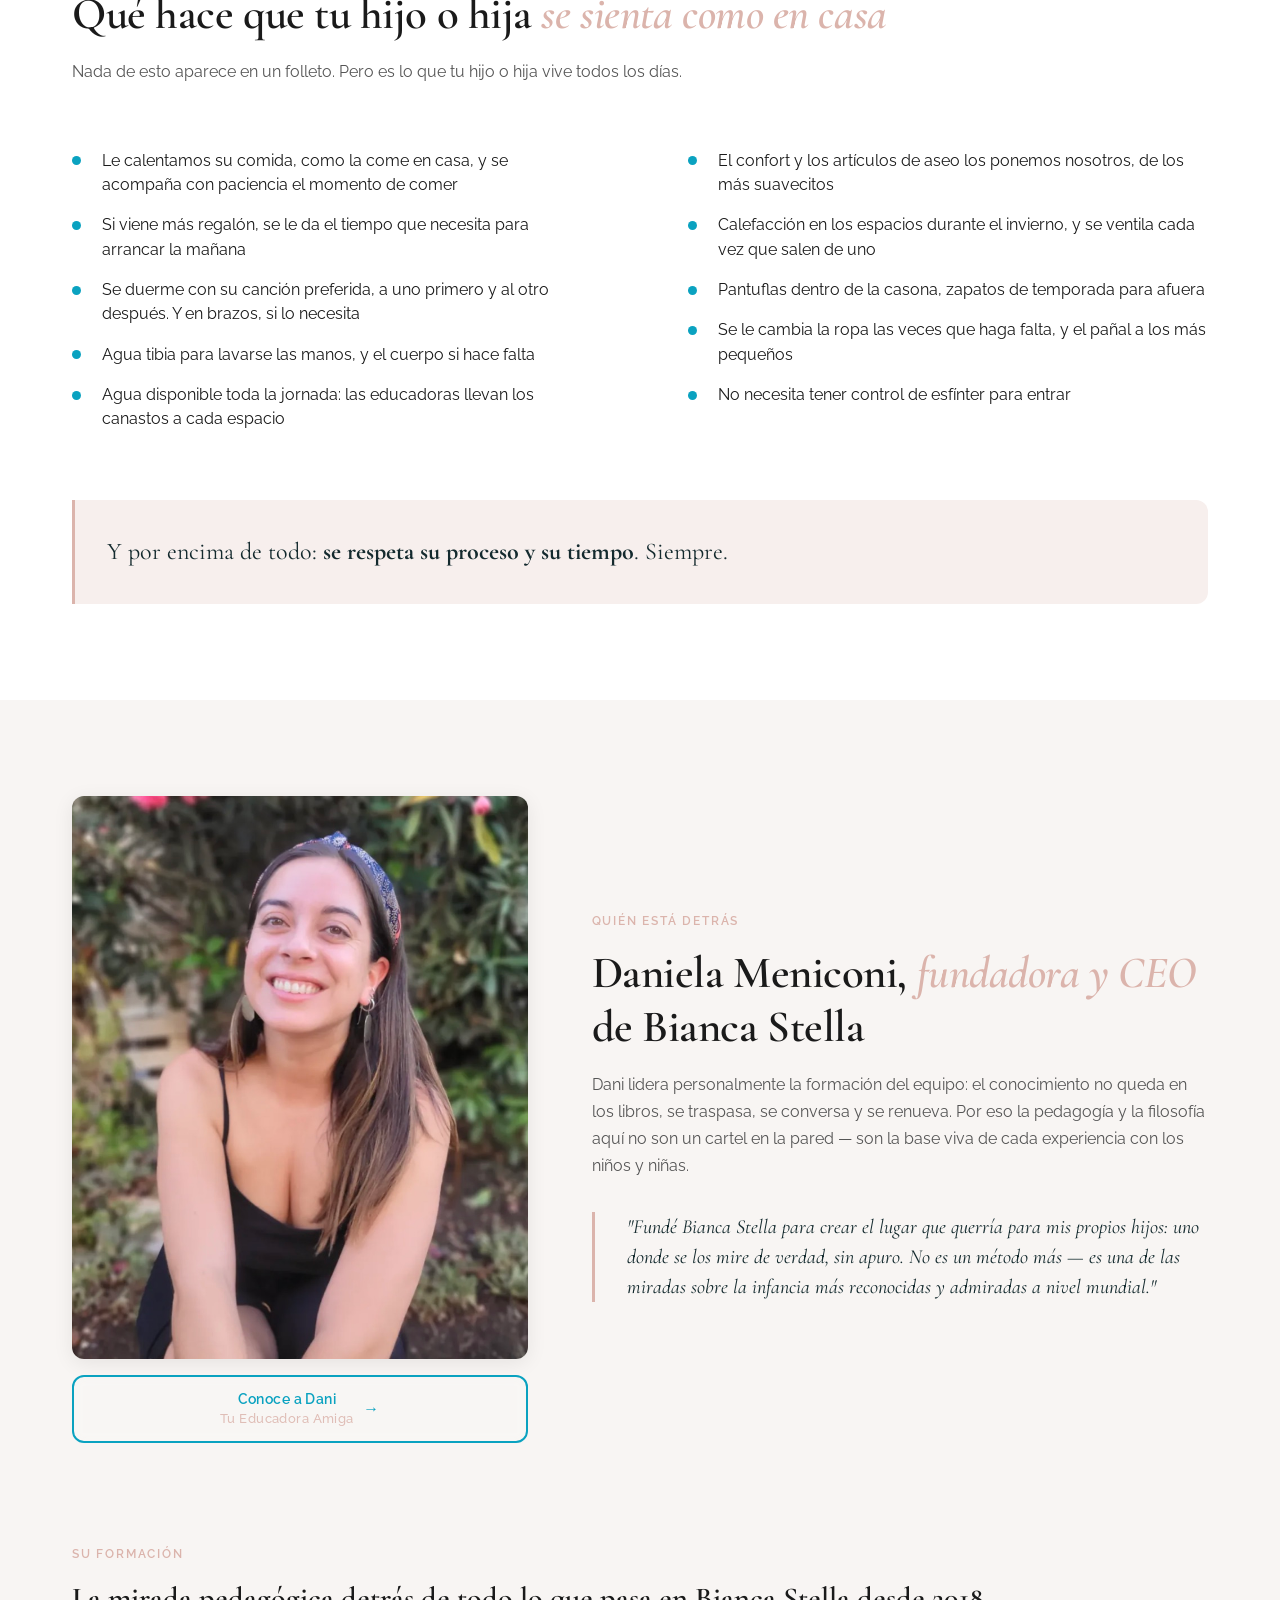
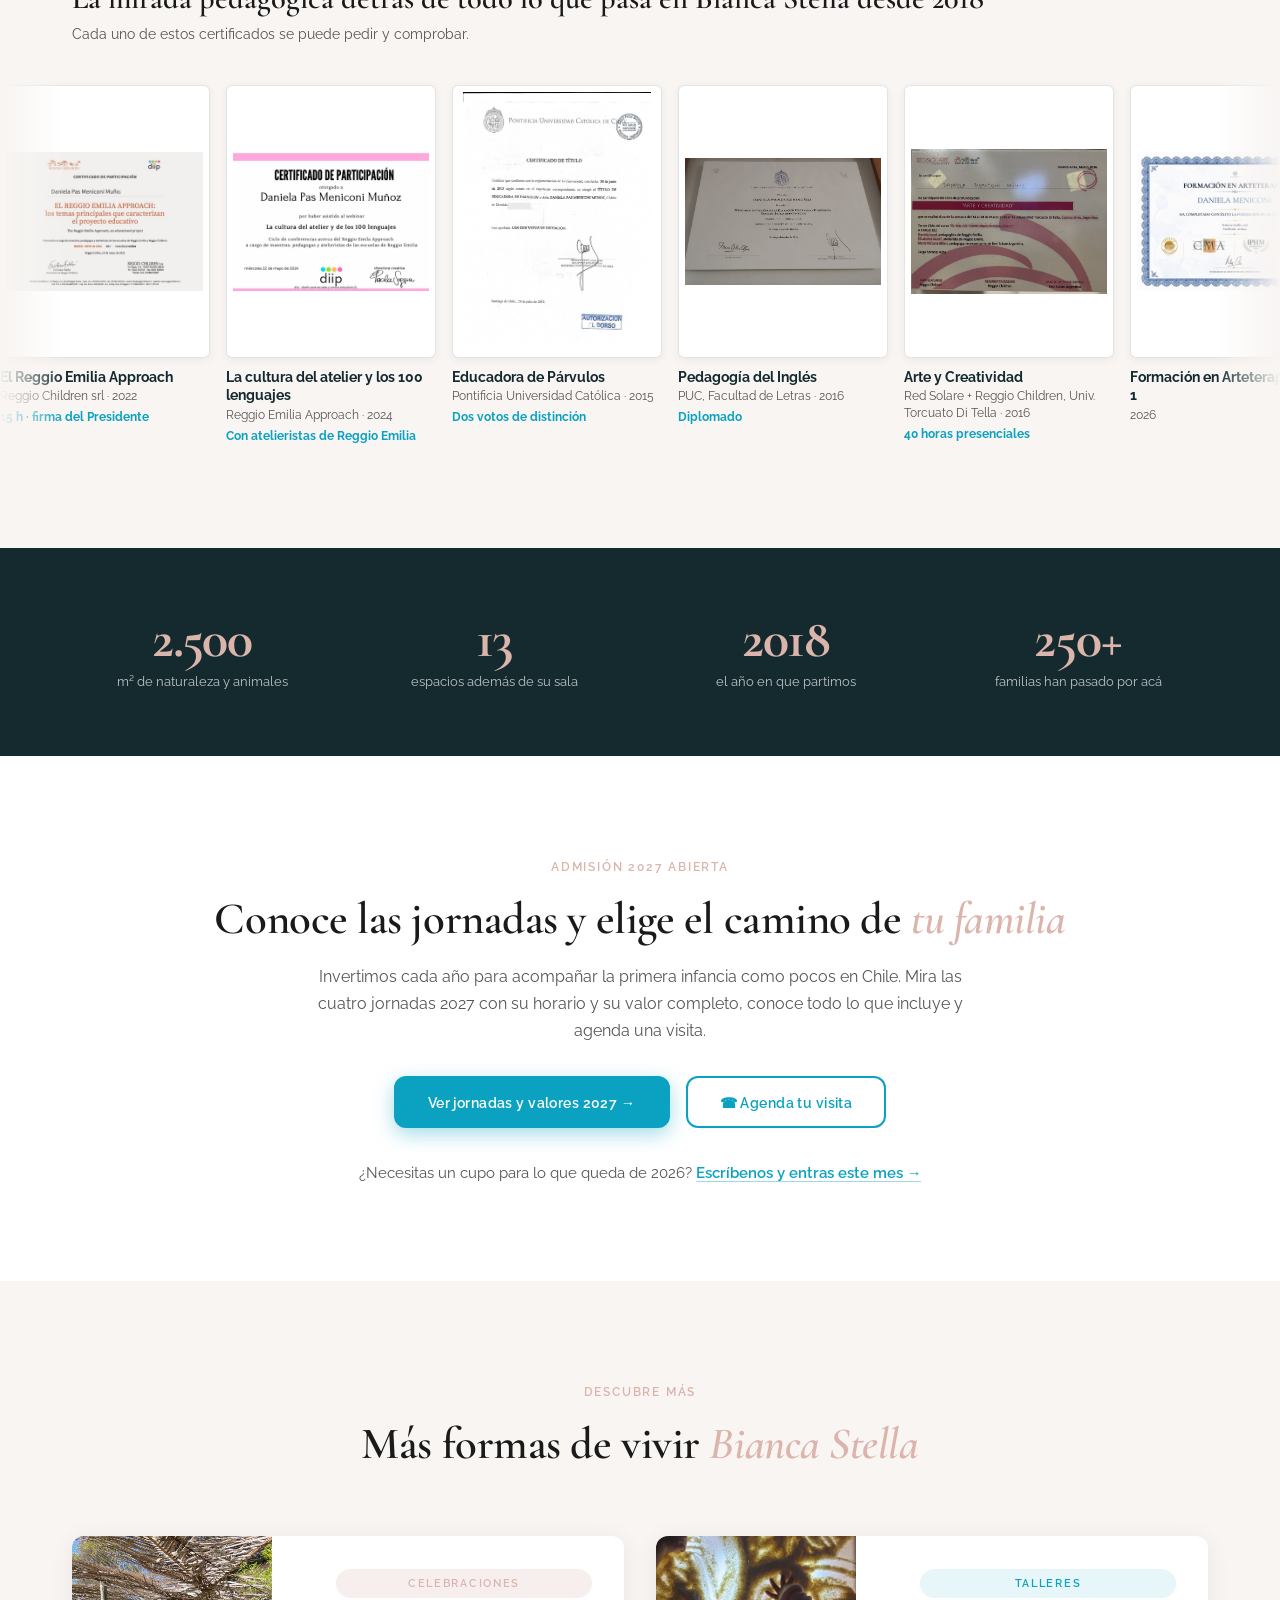
==== commit 41f45ea5: "Home: "Y a fin de año te llevas escrito lo que vivió" Co-Authored-By: Claude Opus 5.5 <noreply@anthr" ====
--- a/index.html
+++ b/index.html
@@ -434,8 +434,8 @@
     </div>
 
     <div class="registro anim">
-      <h3>Y a fin de a&ntilde;o te llevas su historia</h3>
-      <p>No es un informe con notas. Es una documentaci&oacute;n del proceso que vivi&oacute; durante el a&ntilde;o, con fotos y texto a partir de lo que investig&oacute;, disfrut&oacute;, aprendi&oacute; y lo que lo desafi&oacute;, con los proyectos y avances que hizo solo y junto a sus pares.</p>
+      <h3>Y a fin de a&ntilde;o te llevas escrito lo que vivi&oacute;</h3>
+      <p>No es un informe con notas ni resultados. Es una documentaci&oacute;n del proceso que vivi&oacute; durante el a&ntilde;o, con fotos y texto a partir de lo que investig&oacute;, disfrut&oacute;, aprendi&oacute; y lo que lo desafi&oacute;, con los proyectos y avances que hizo solo y junto a sus pares.</p>
     </div>
     <div class="registro anim">
       <h3>Y cuando llega el momento del colegio</h3>
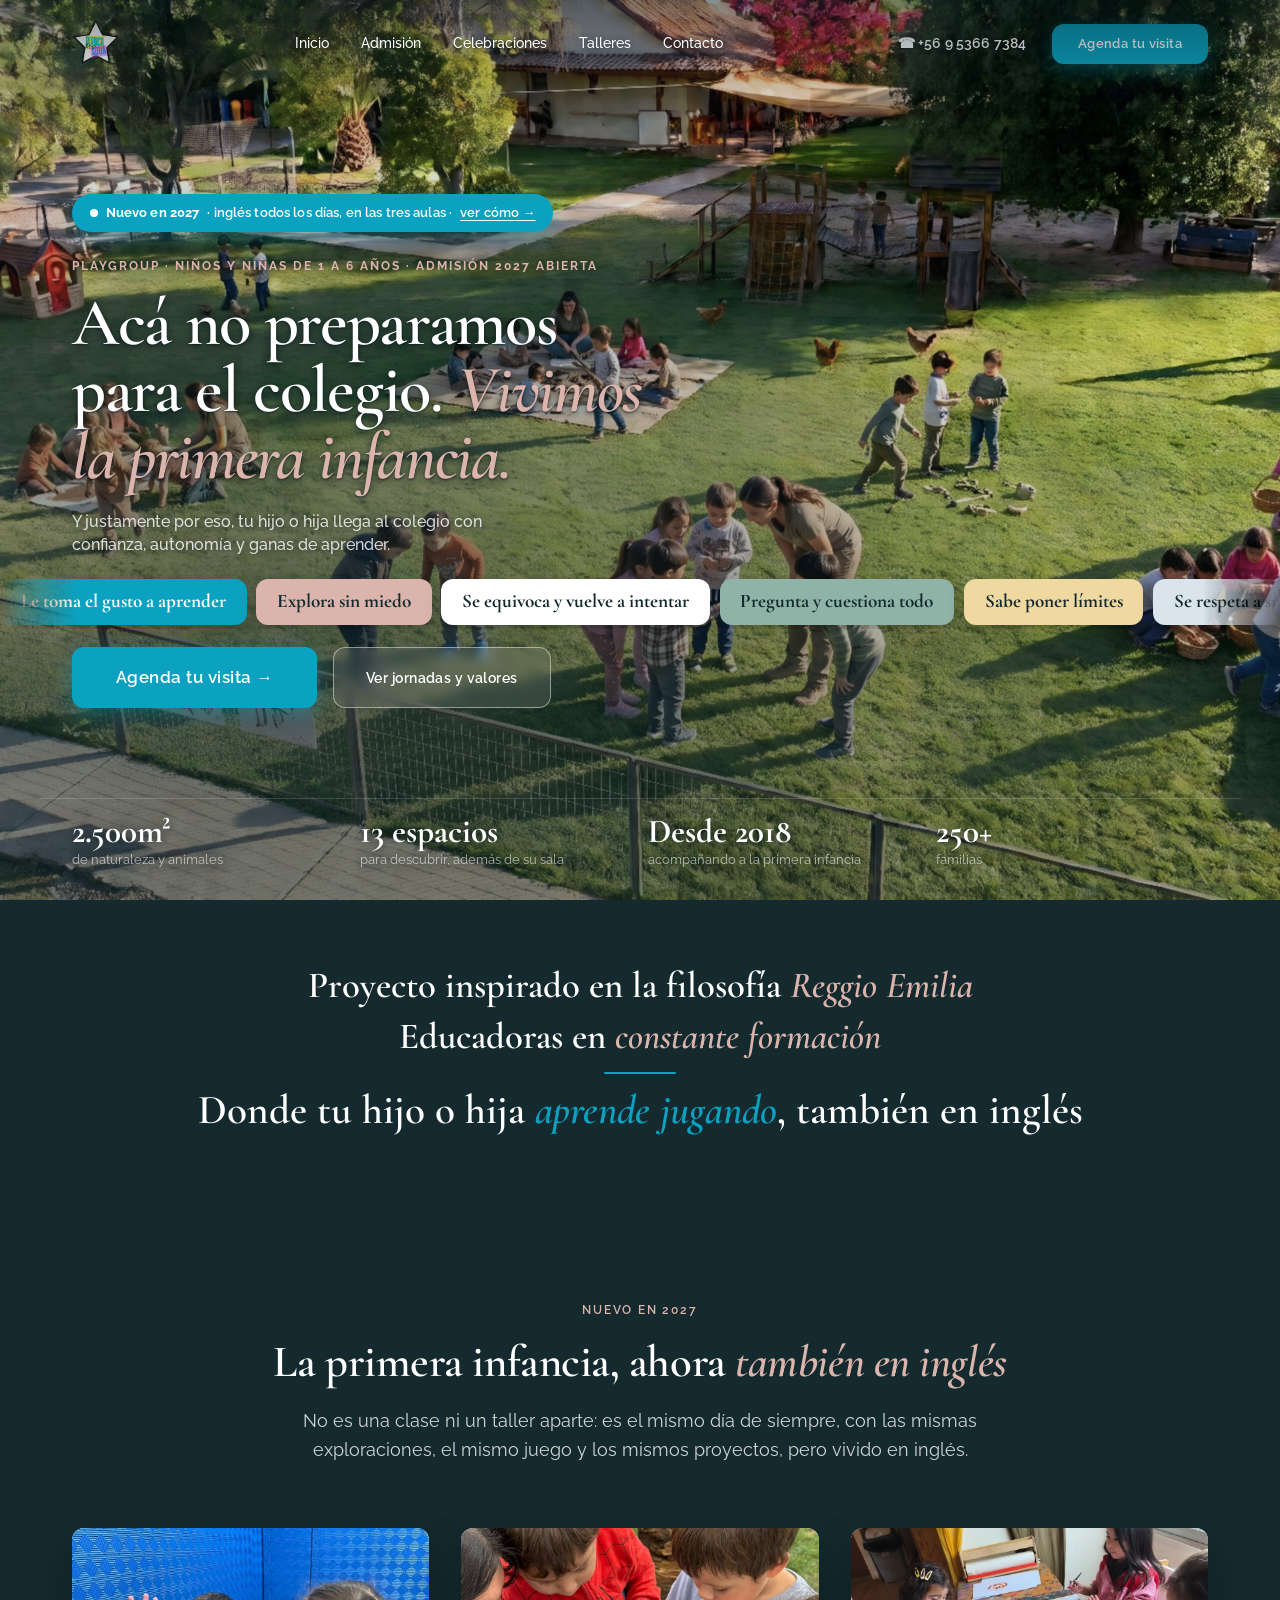
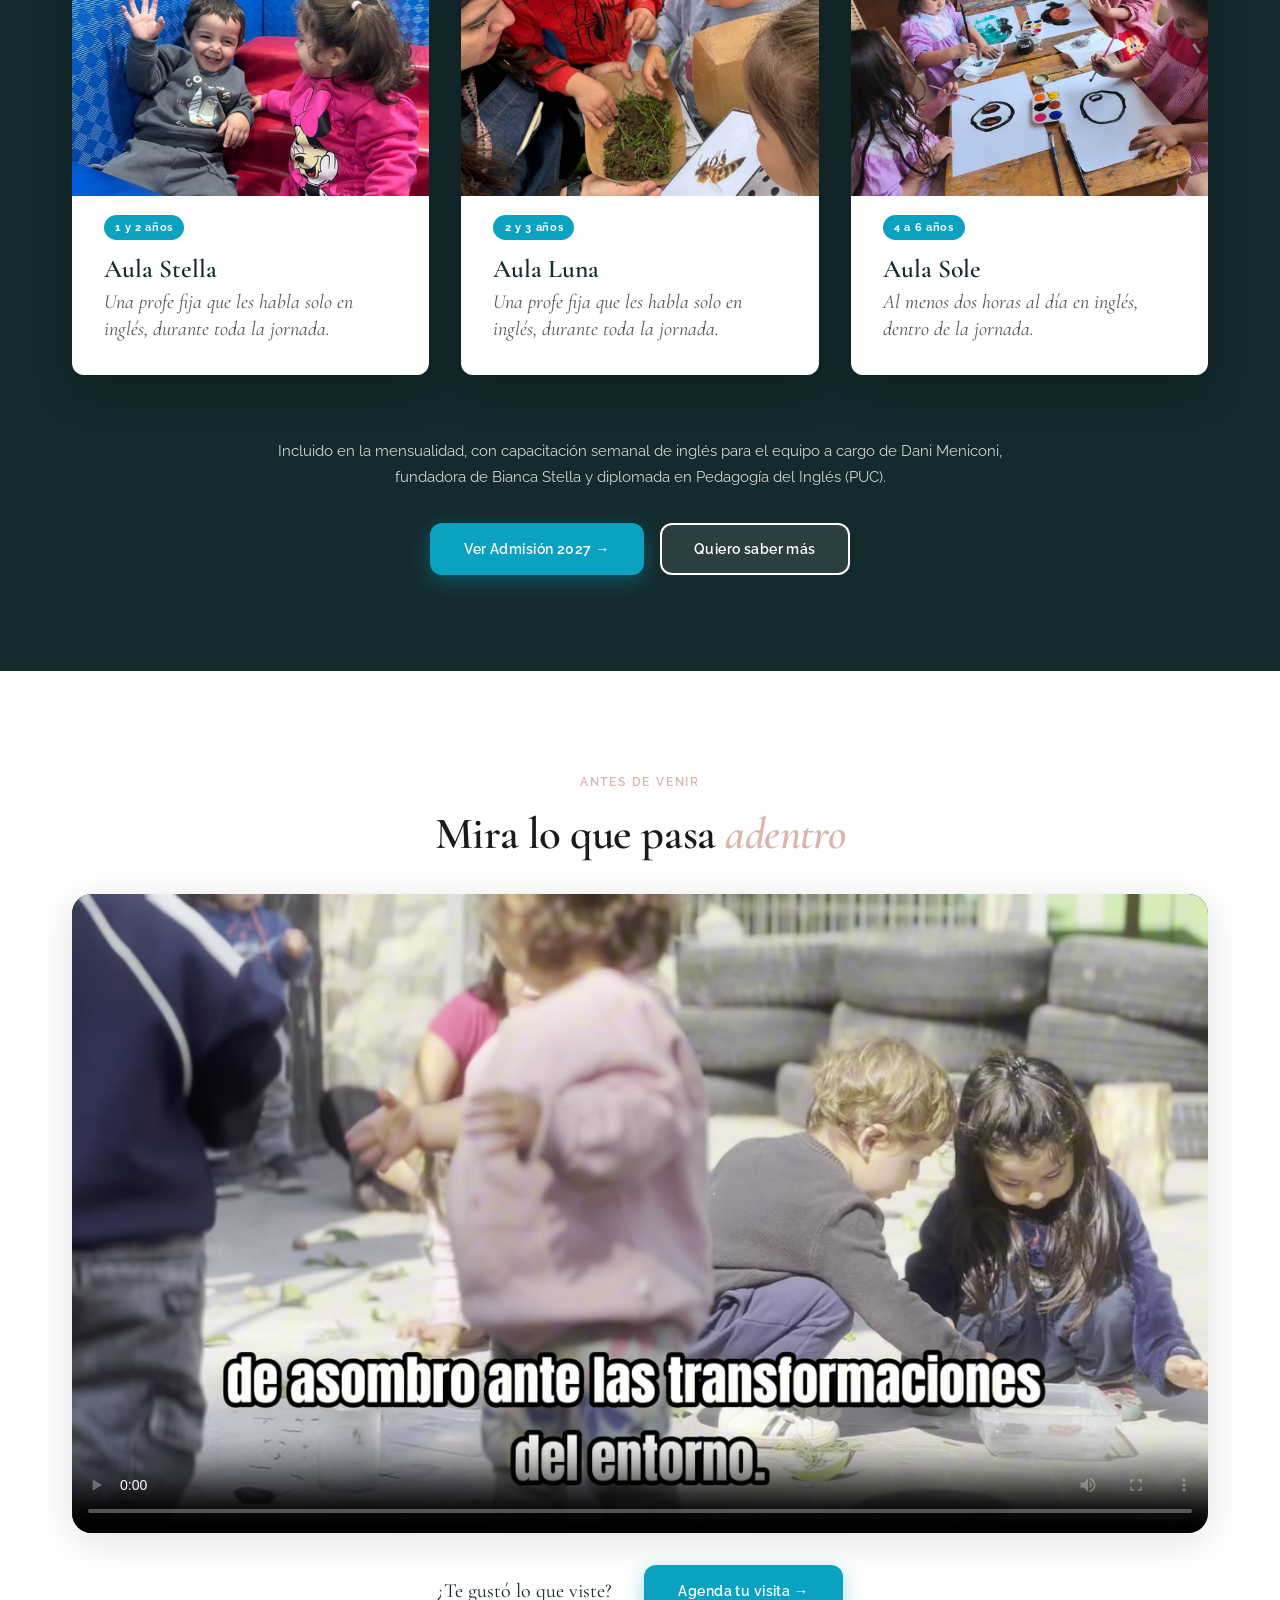
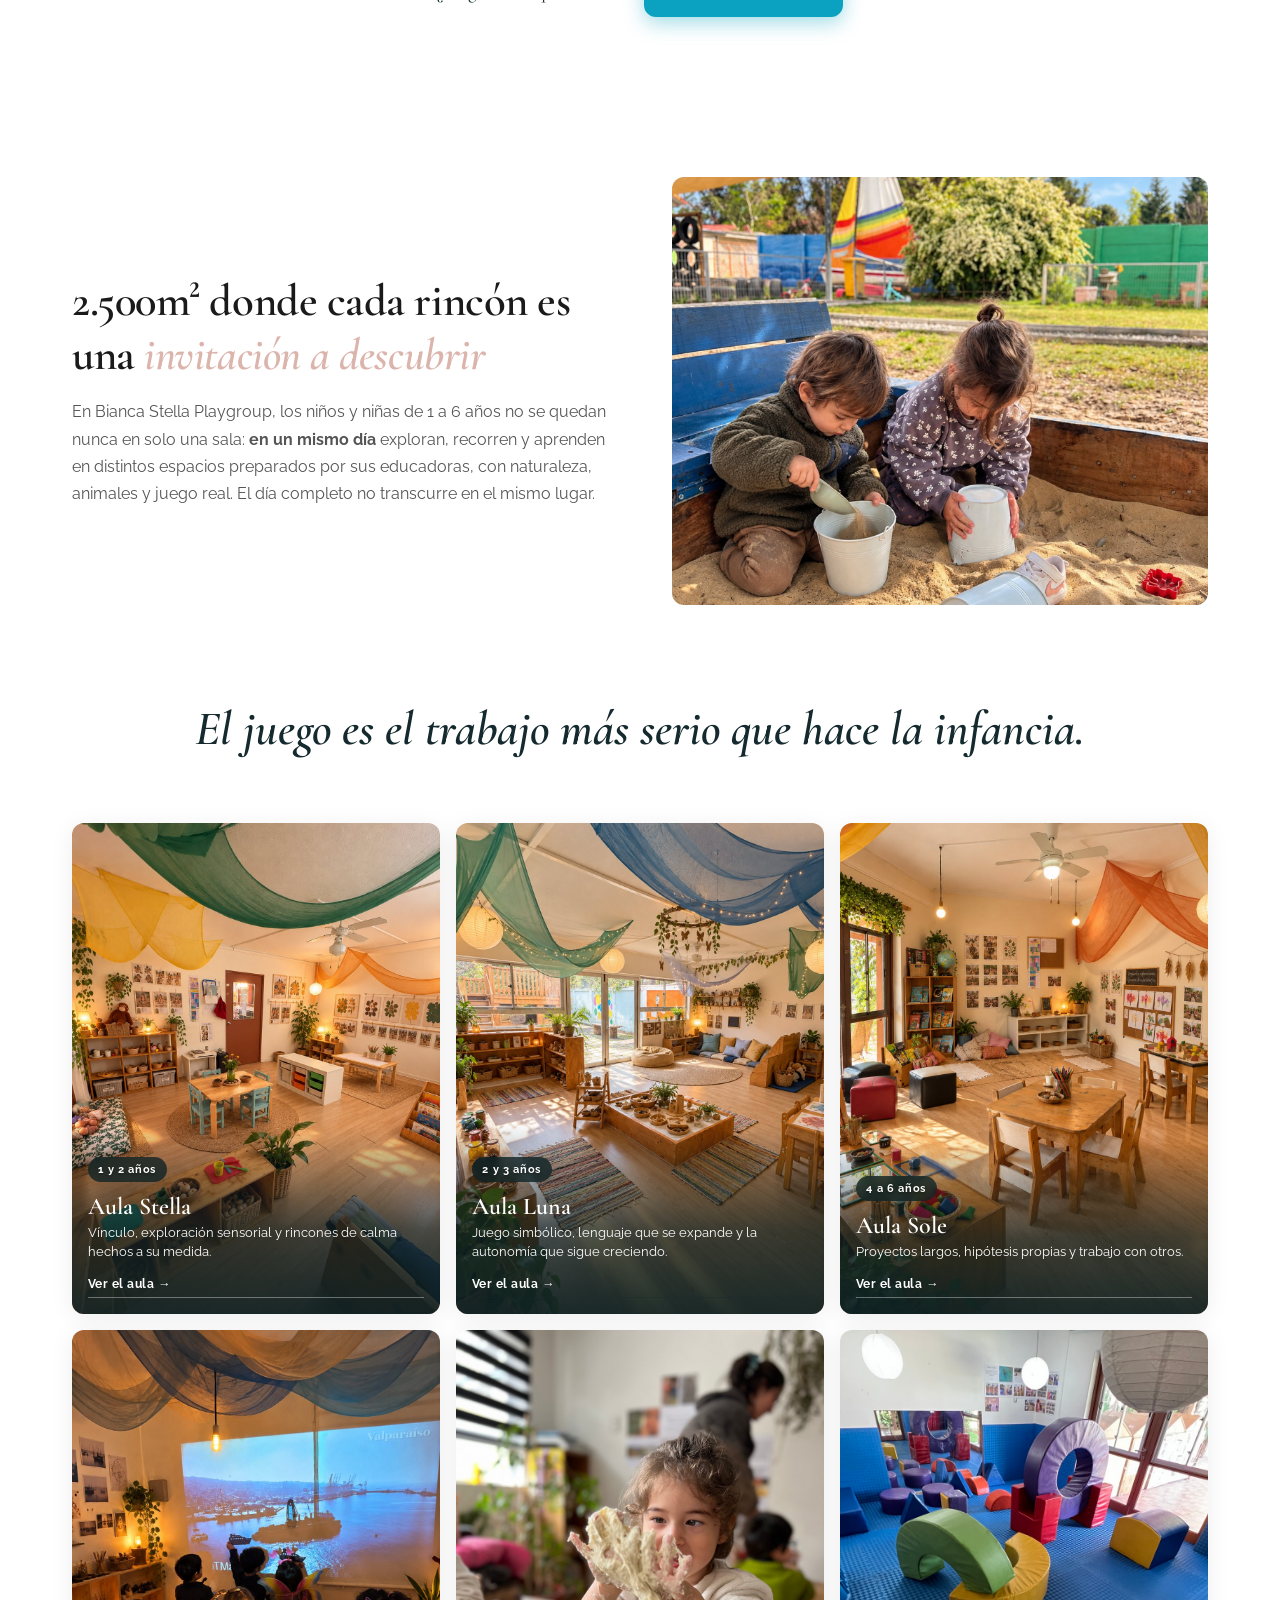
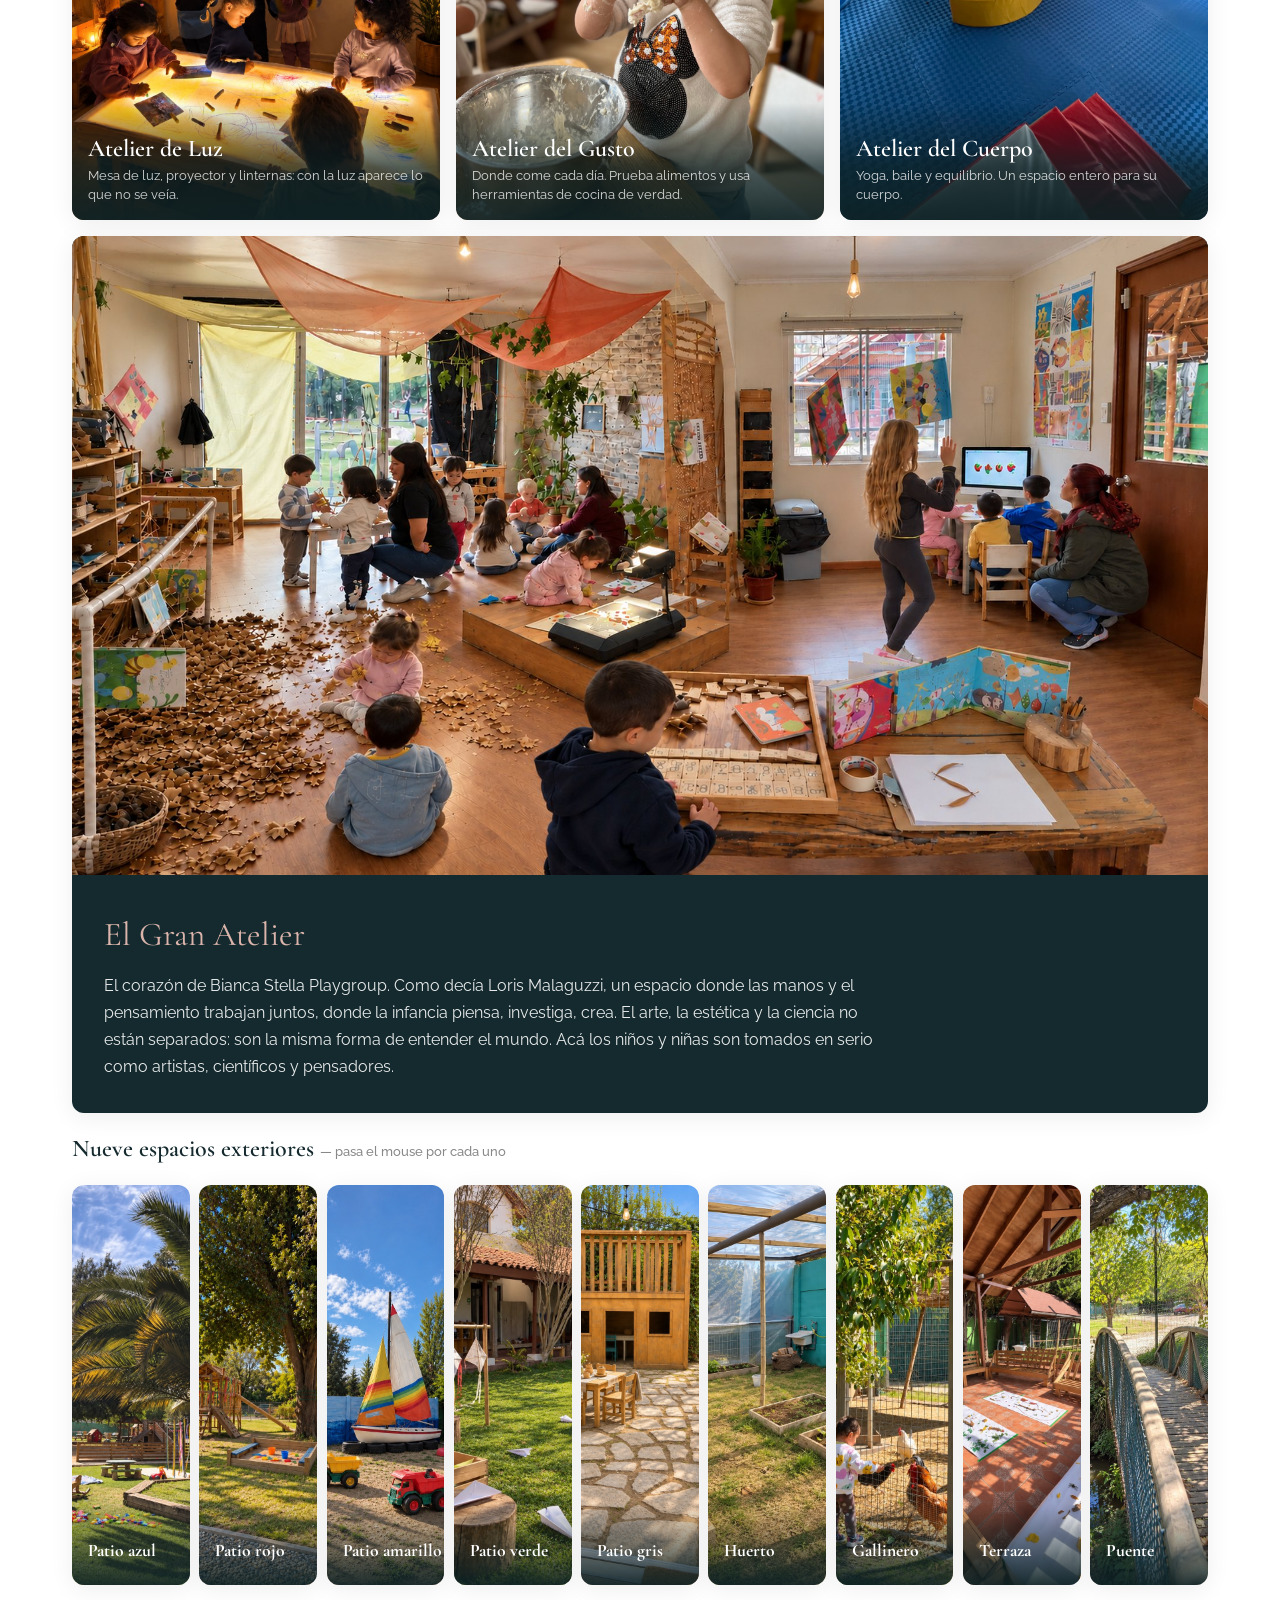
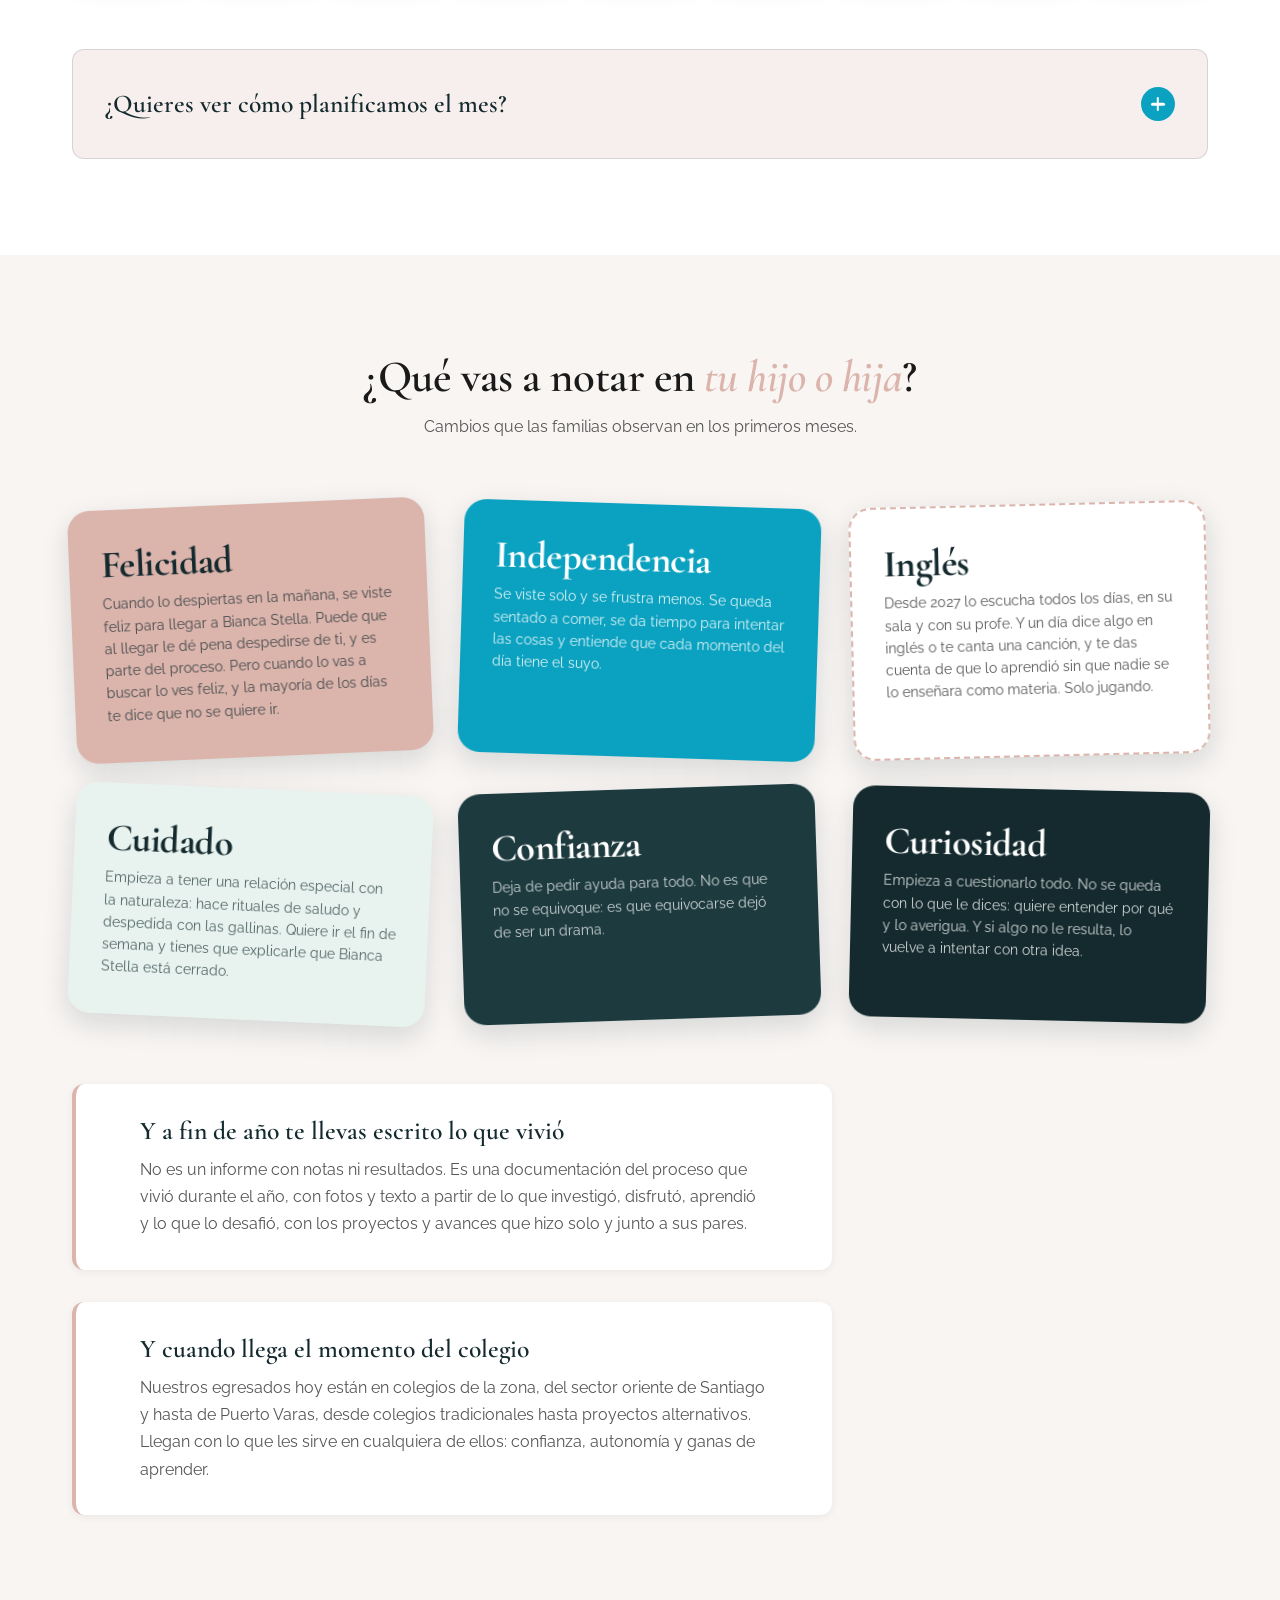
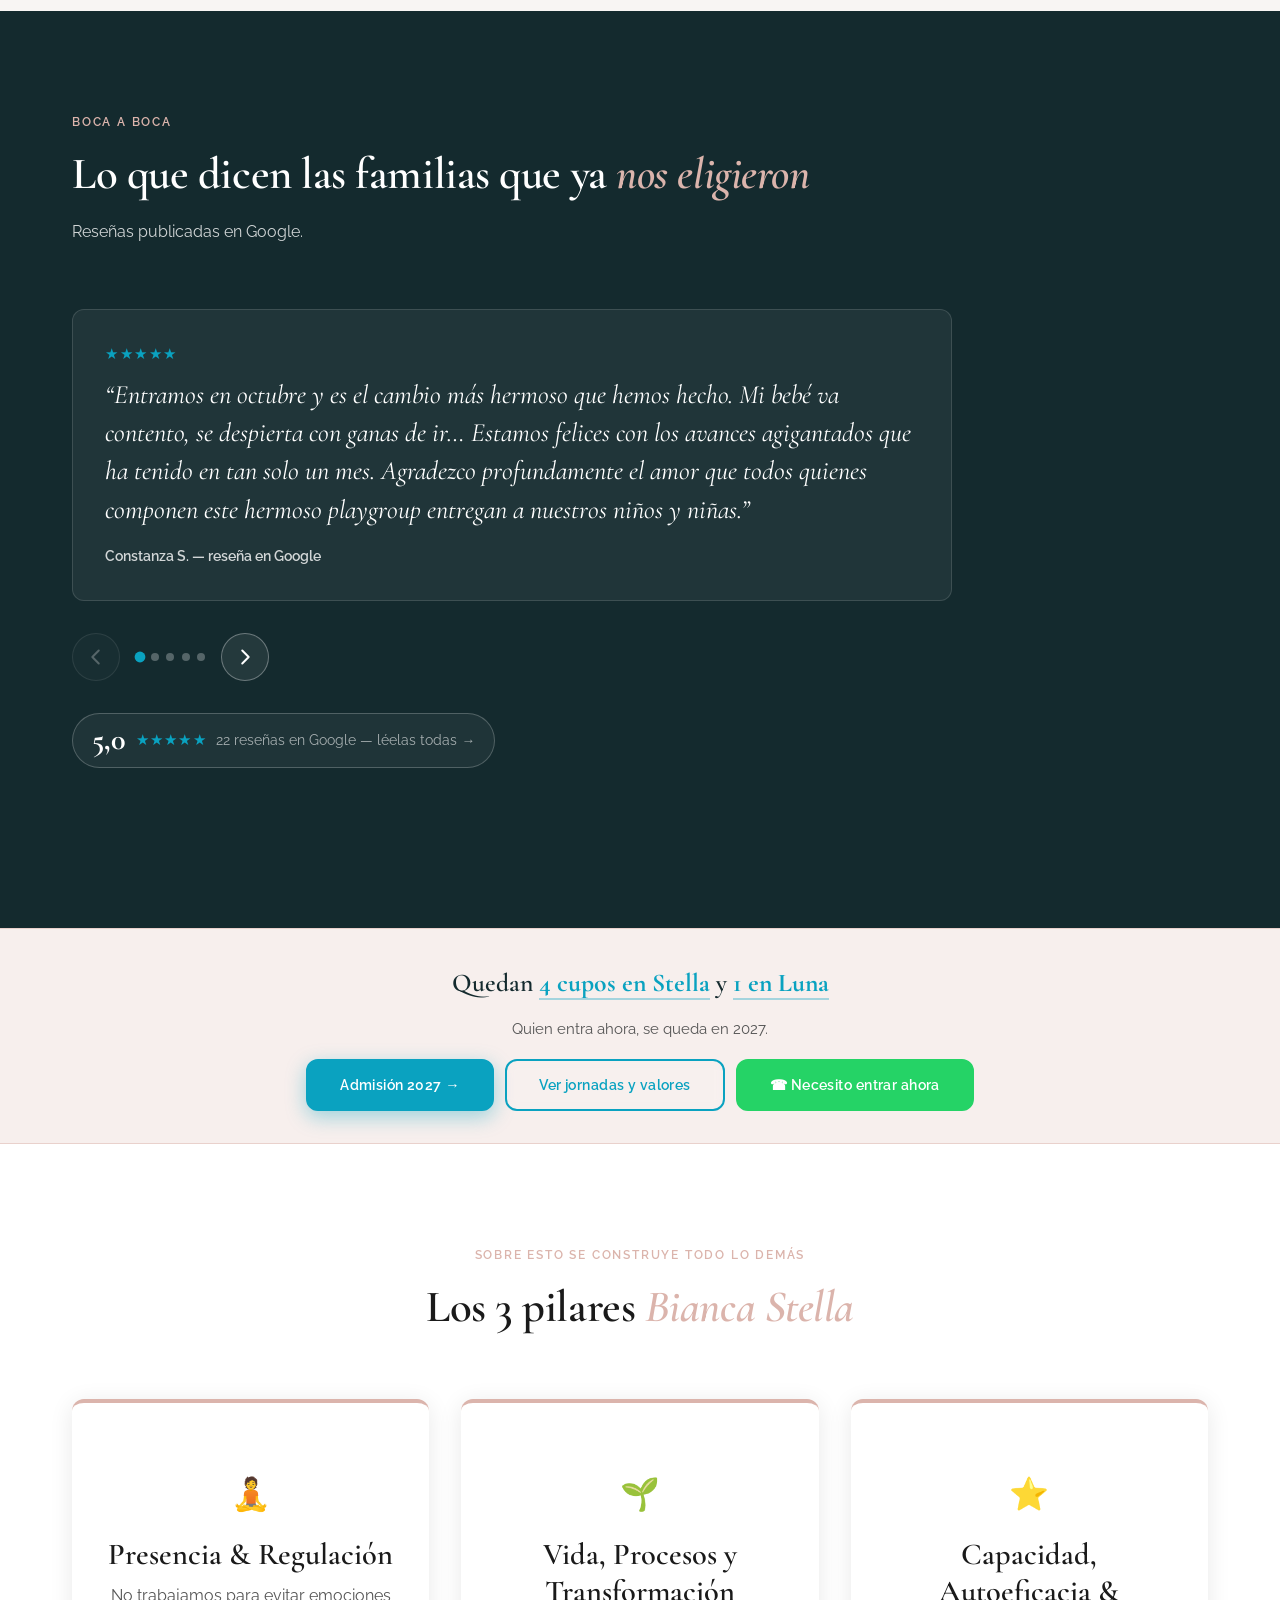
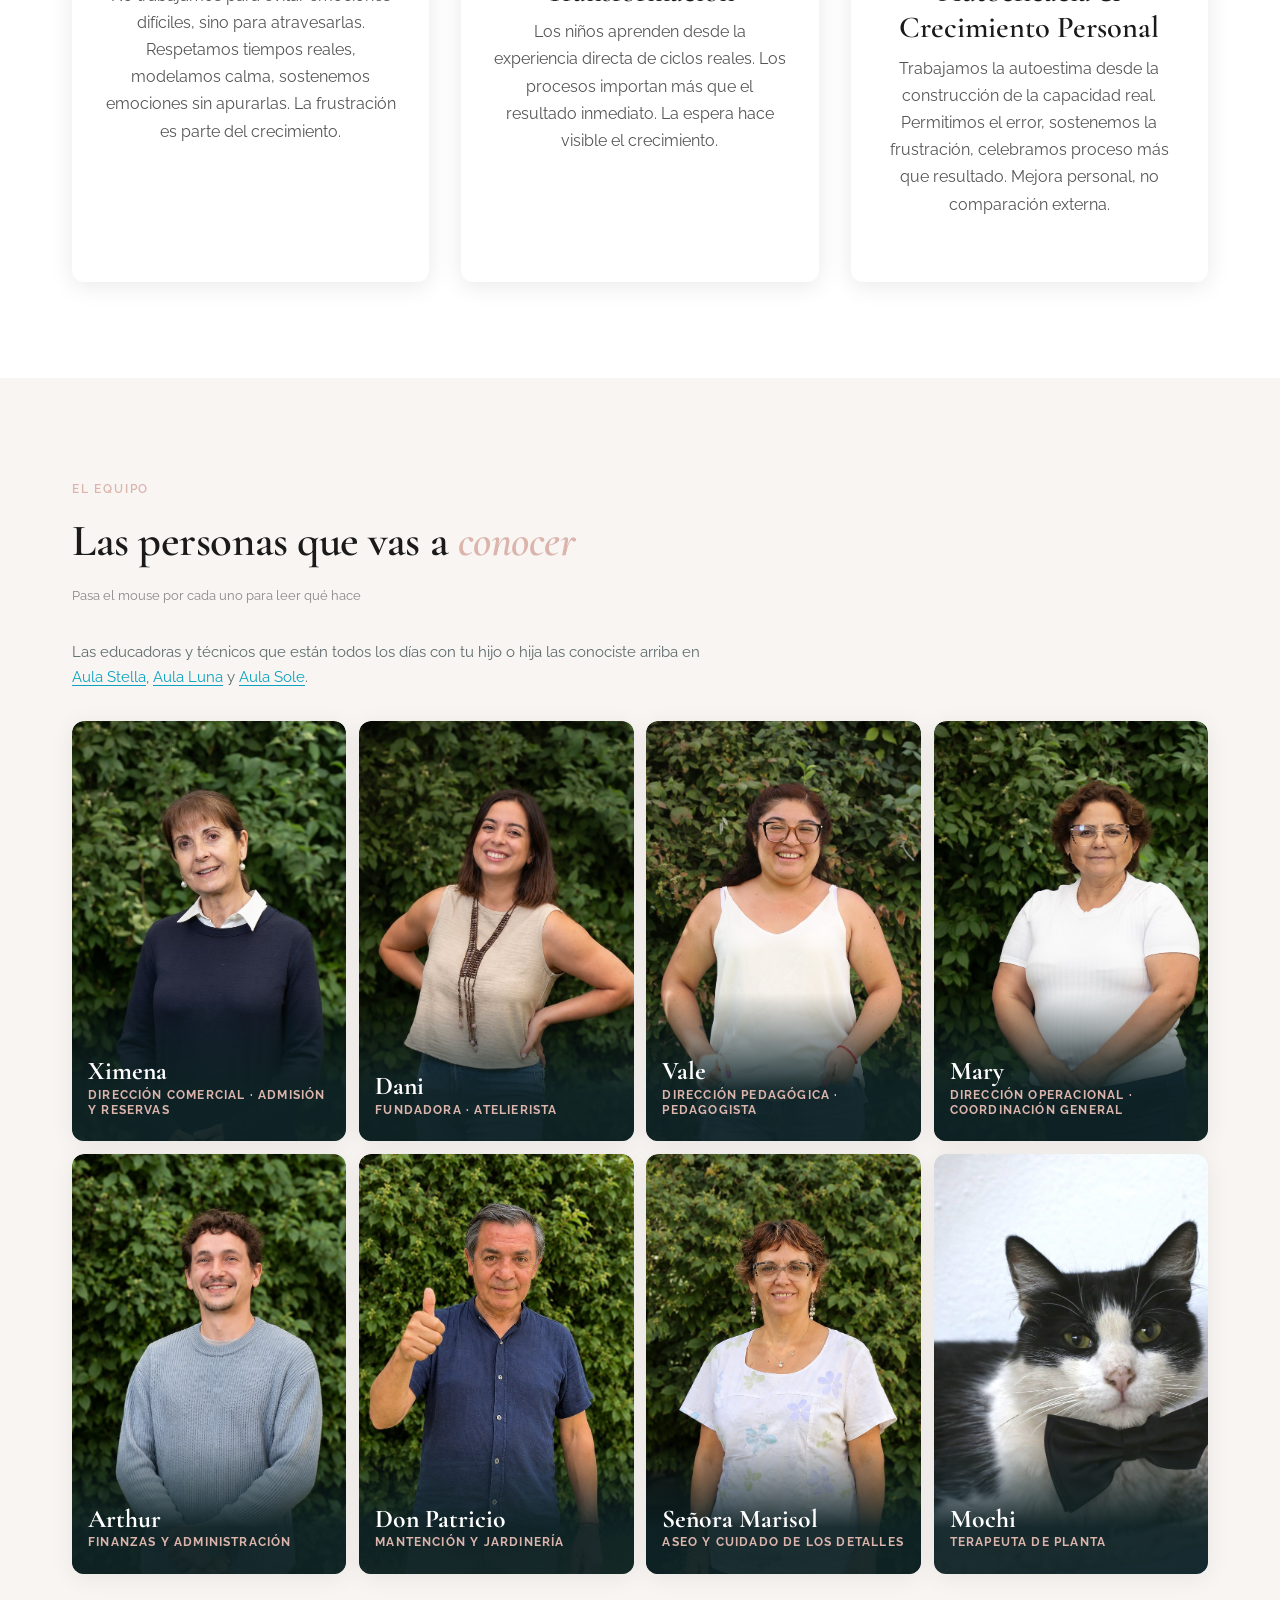
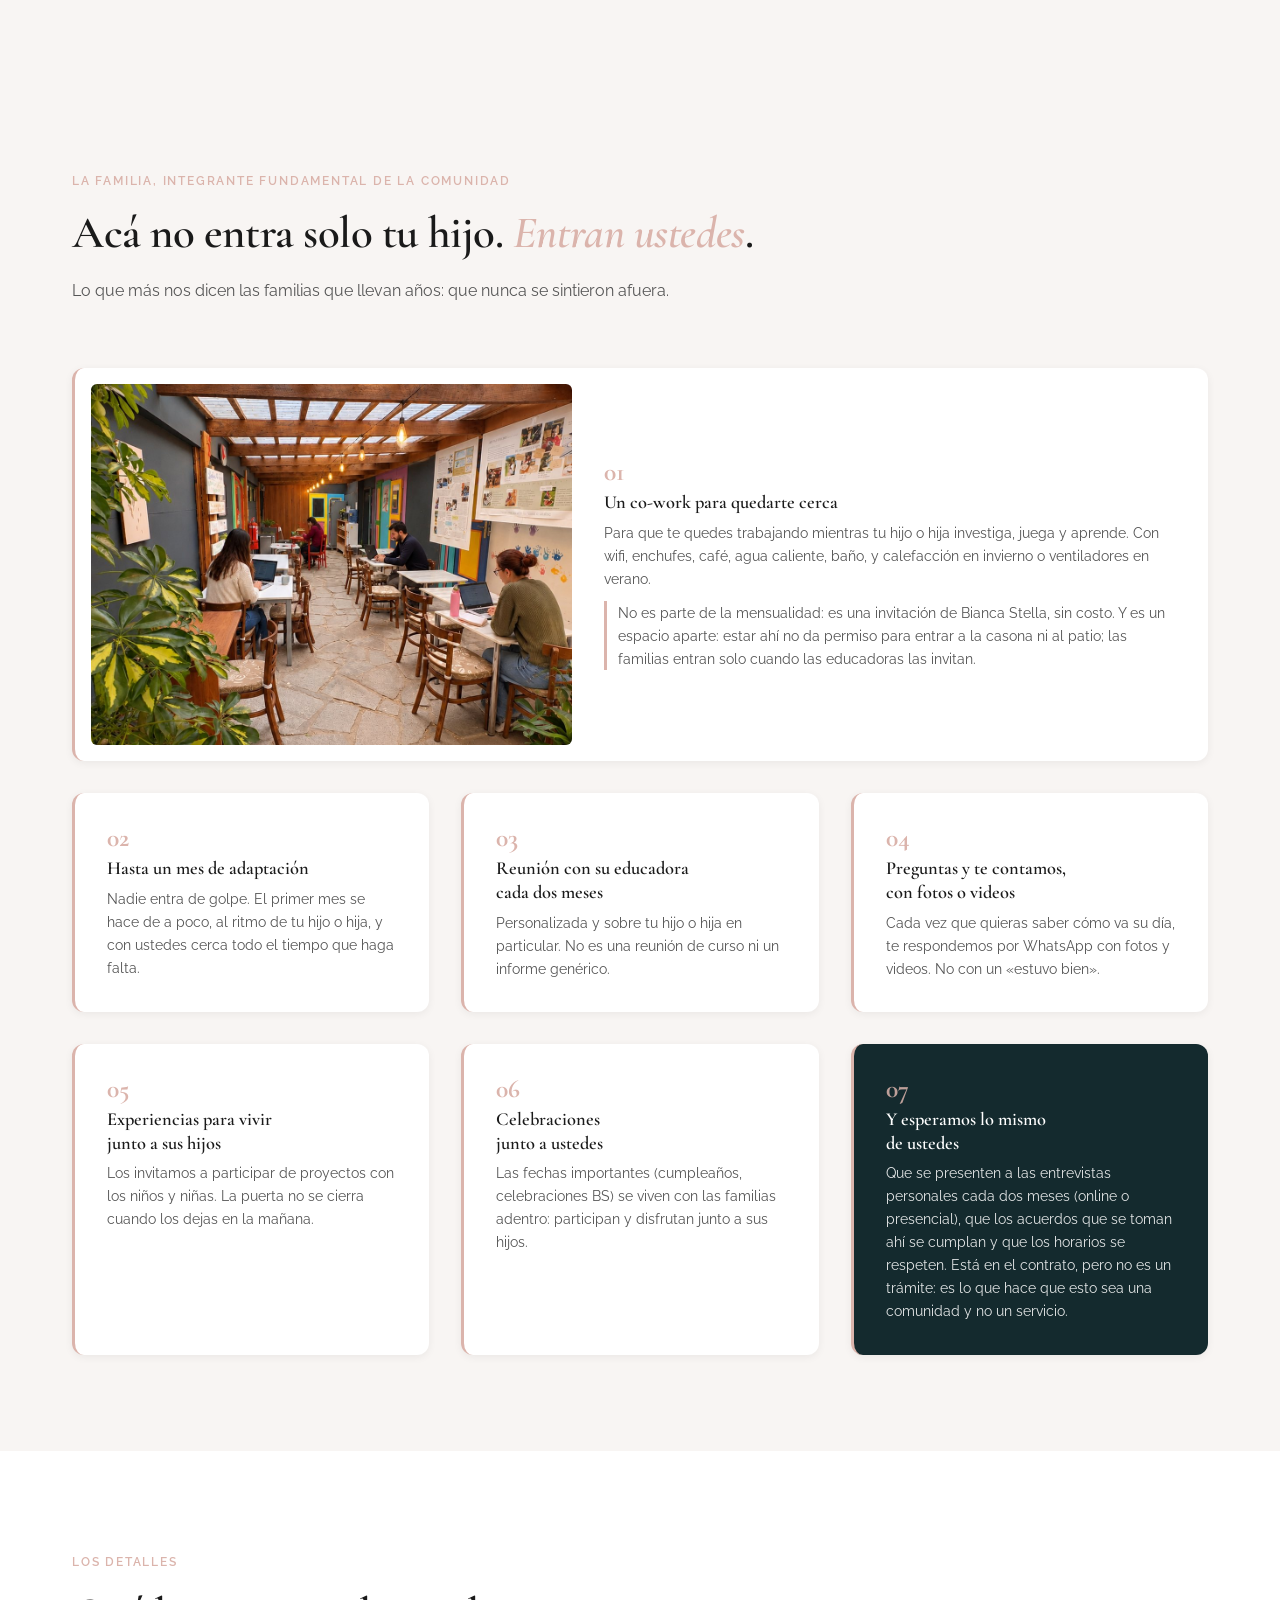
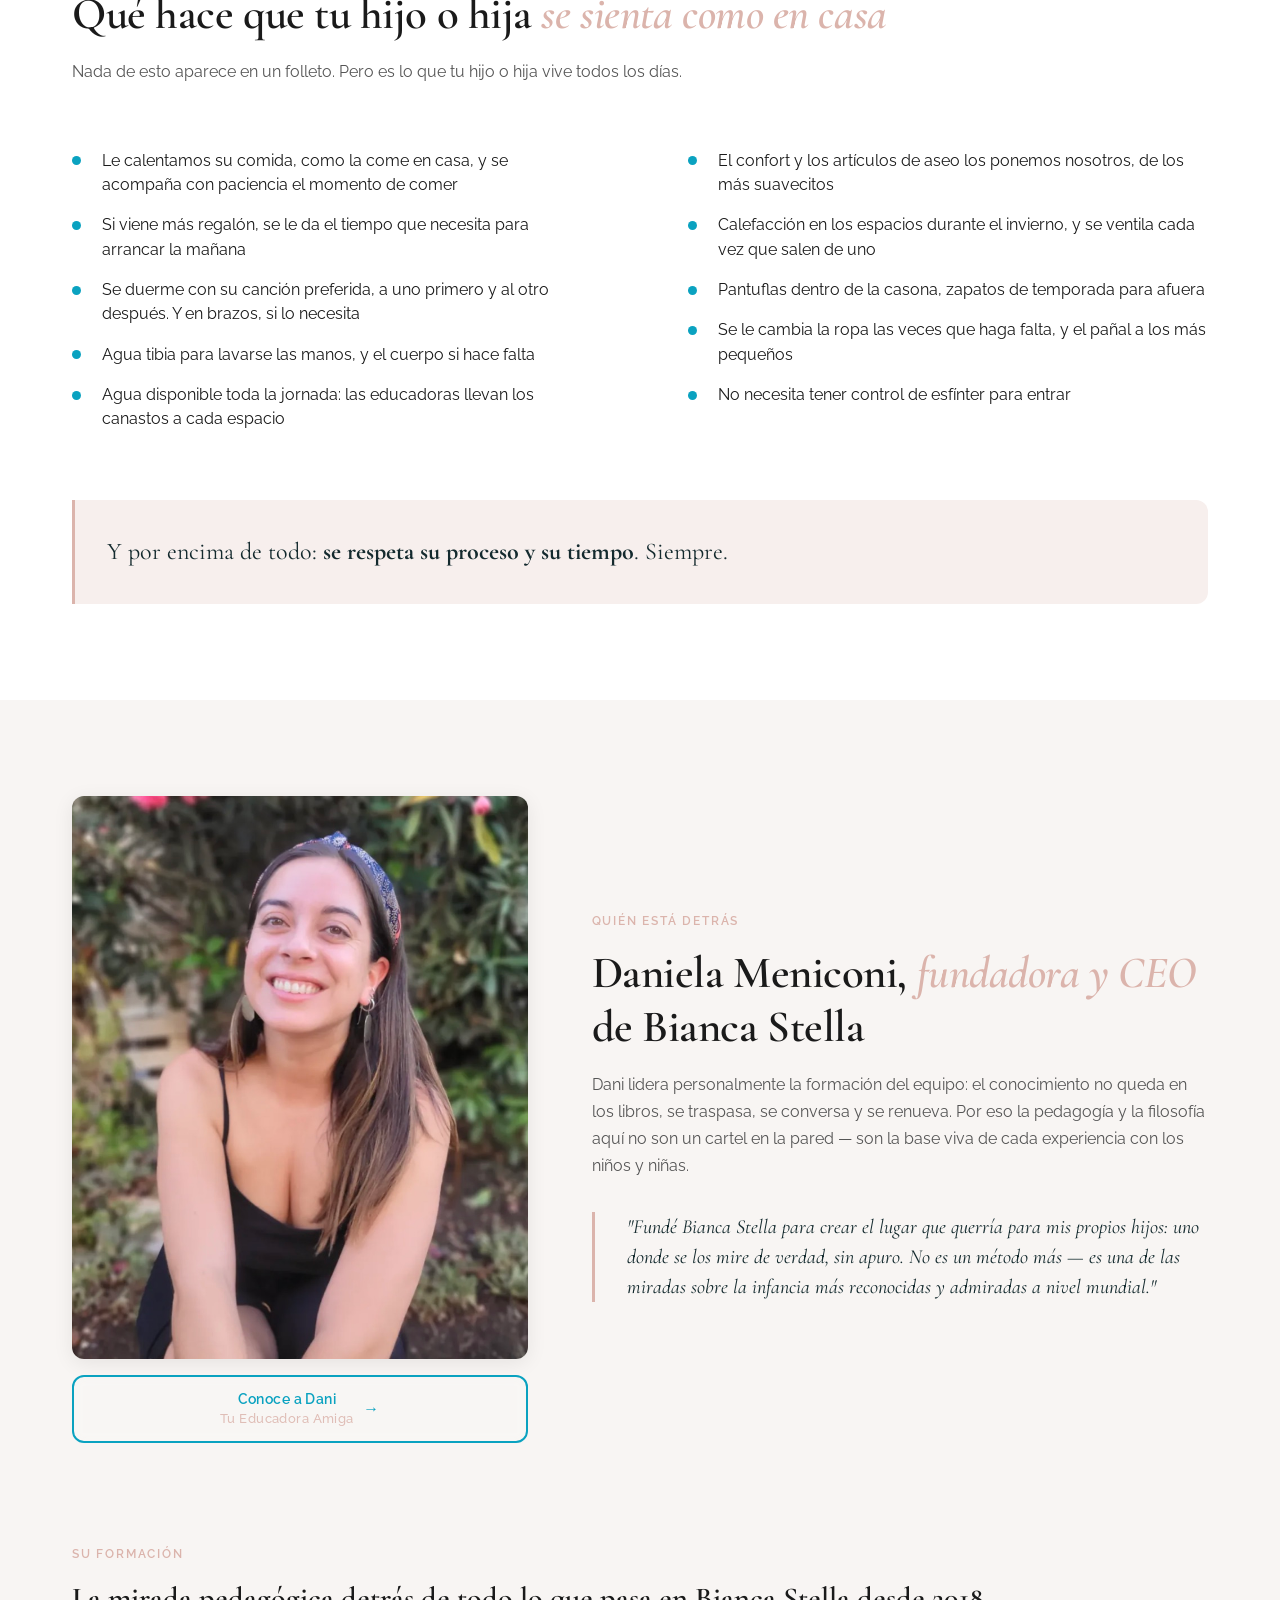
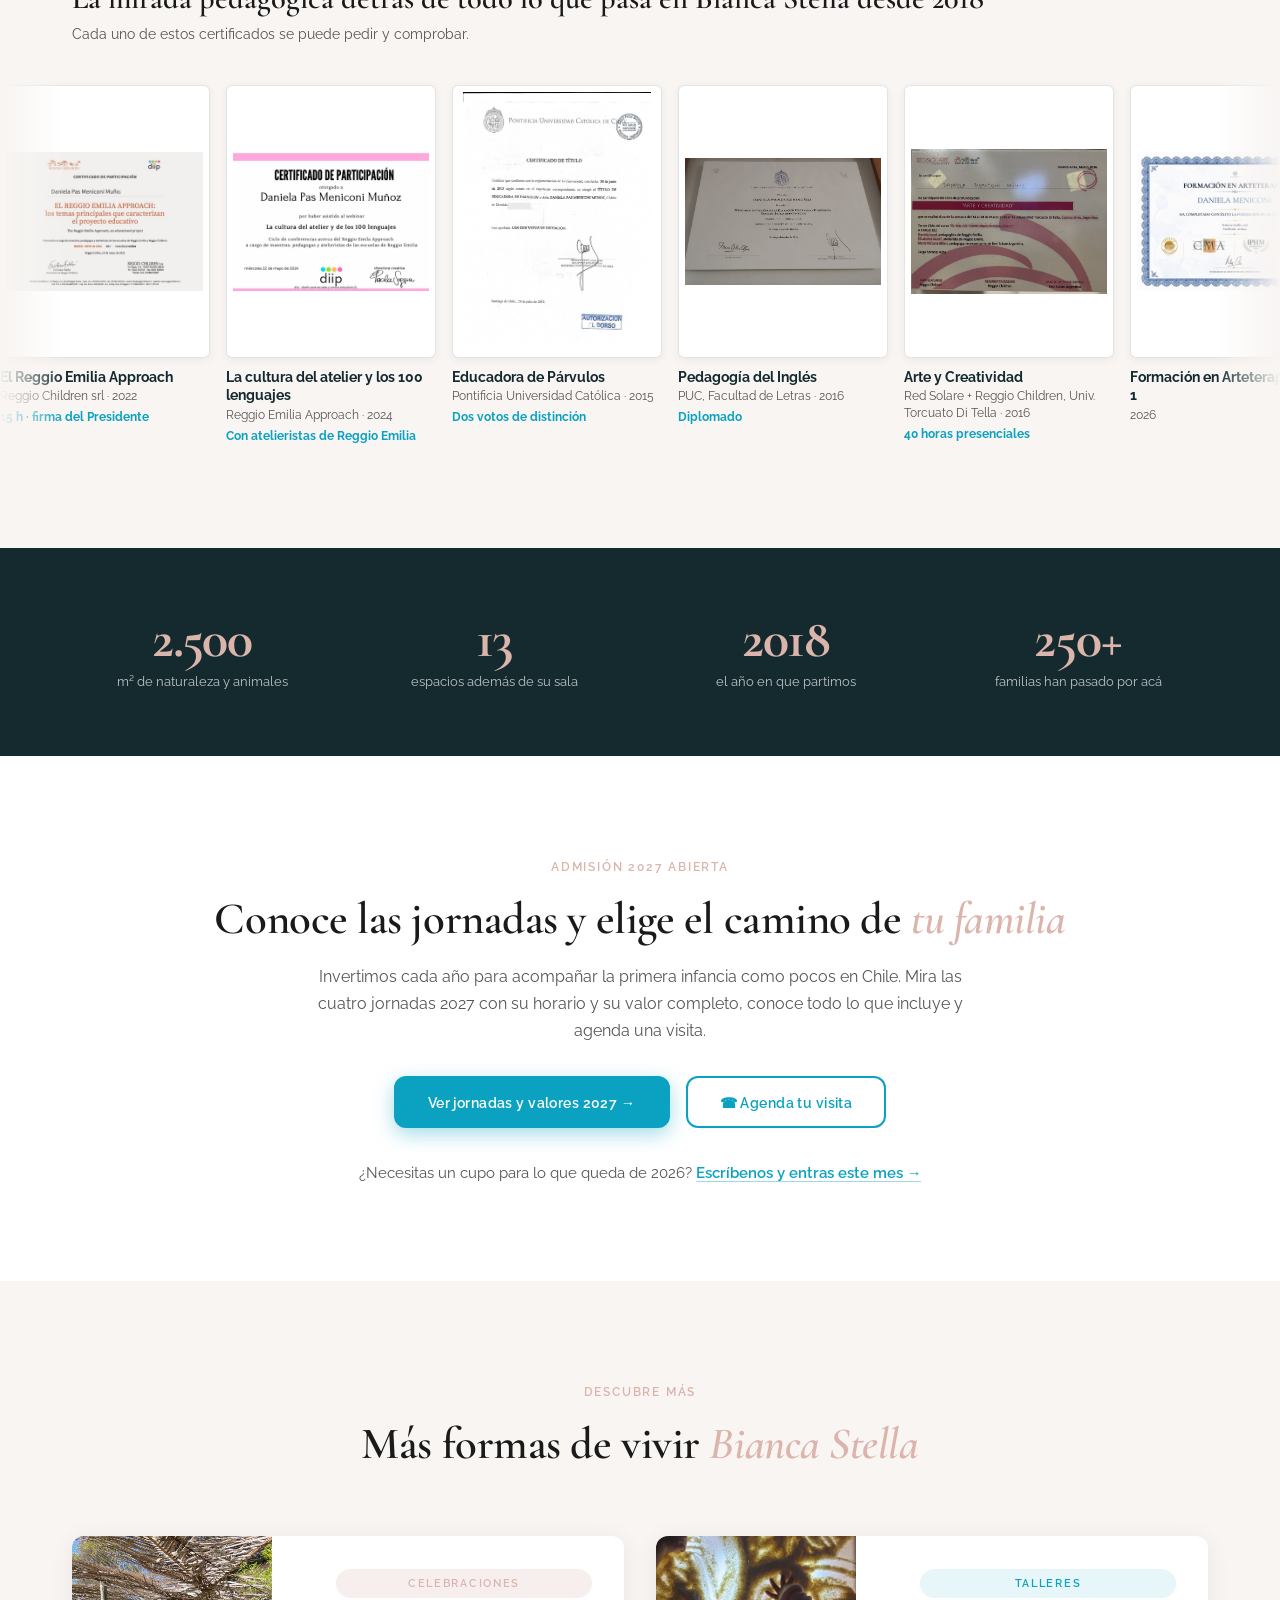
==== commit 394fea96: "Atelier del Movimiento pasa a llamarse Atelier del Cuerpo Co-Authored-By: Claude Opus 5.5 <noreply@a" ====
--- a/index.html
+++ b/index.html
@@ -258,9 +258,9 @@
         </figcaption>
       </figure>
       <figure class="espacio-card anim anim-delay-2">
-        <img src="img/sala_movimiento.jpg" alt="Atelier del Movimiento de Bianca Stella, con colchonetas y módulos de psicomotricidad" loading="lazy">
+        <img src="img/sala_movimiento.jpg" alt="Atelier del Cuerpo de Bianca Stella, con colchonetas y módulos de psicomotricidad" loading="lazy">
         <figcaption>
-          <span class="espacio-nombre">Atelier del Movimiento</span>
+          <span class="espacio-nombre">Atelier del Cuerpo</span>
           <span class="espacio-desc">Yoga, baile y equilibrio. Un espacio entero para su cuerpo.</span>
         </figcaption>
       </figure>
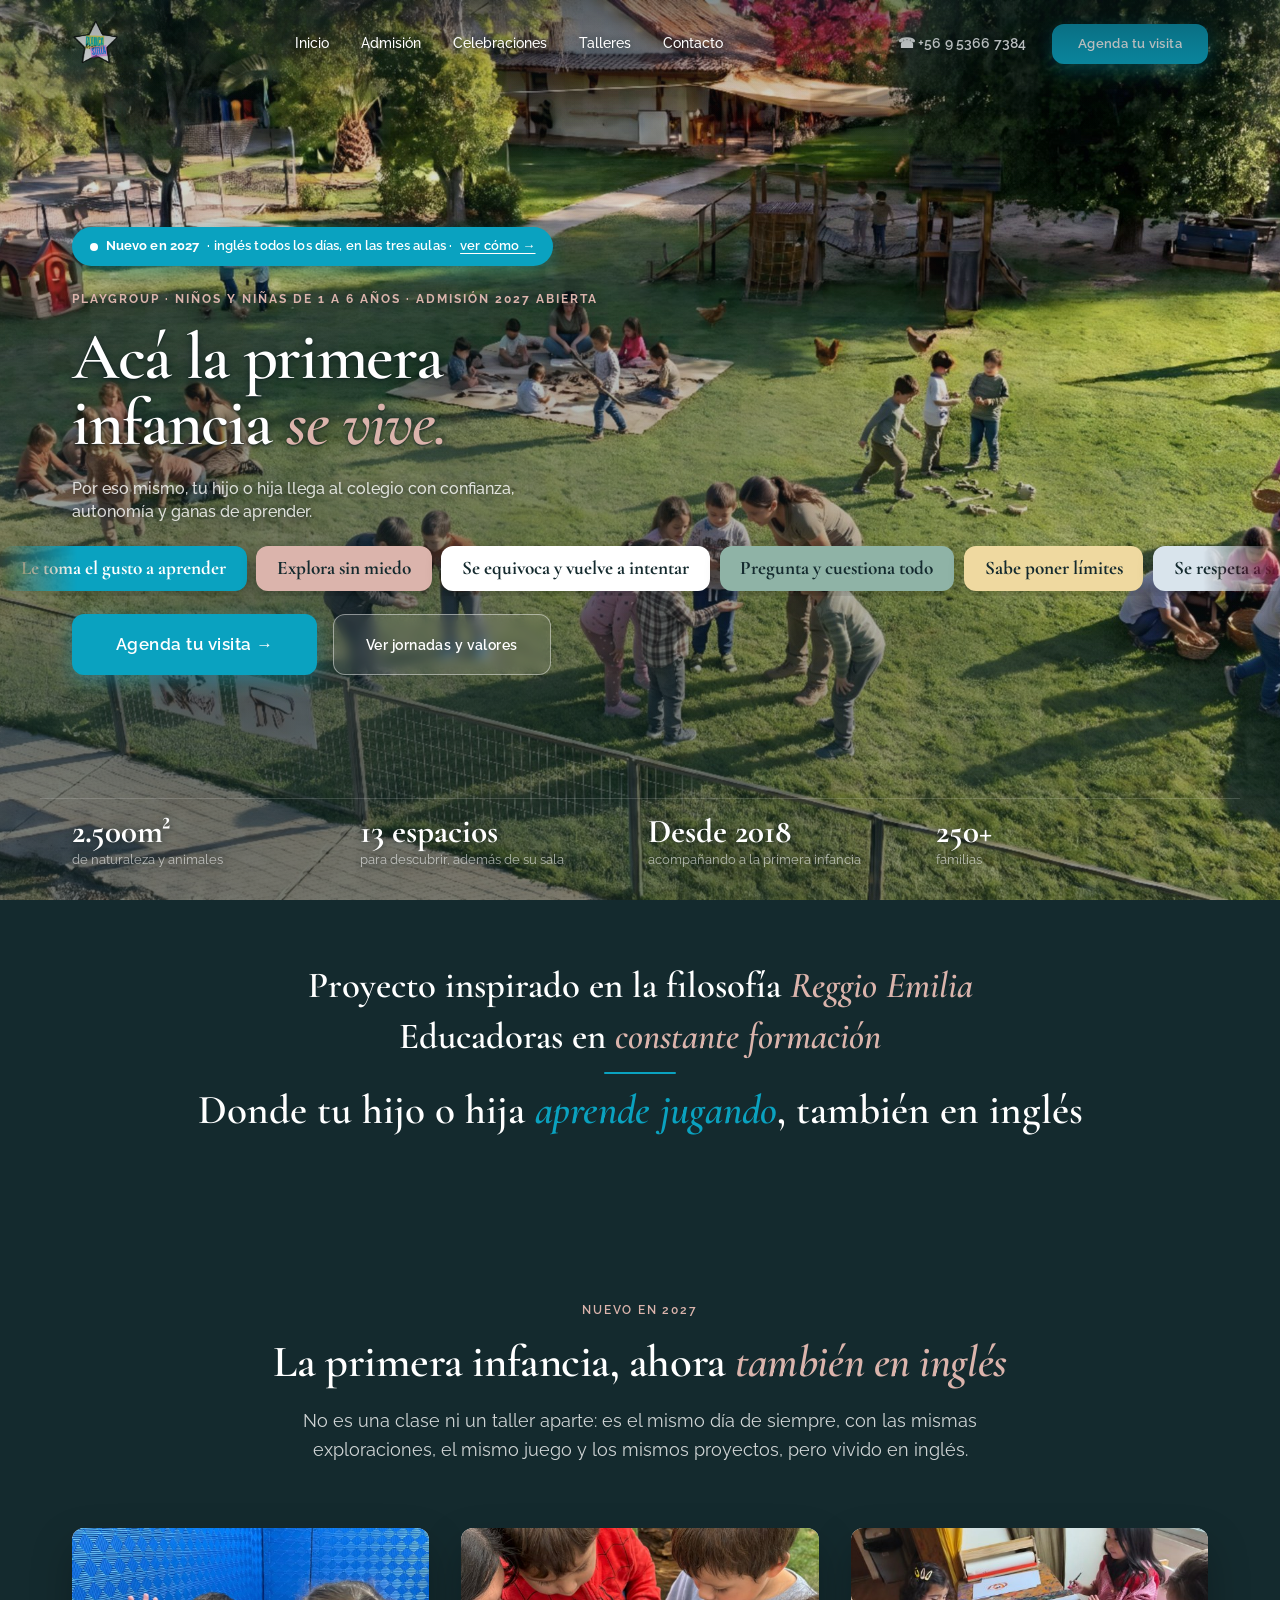
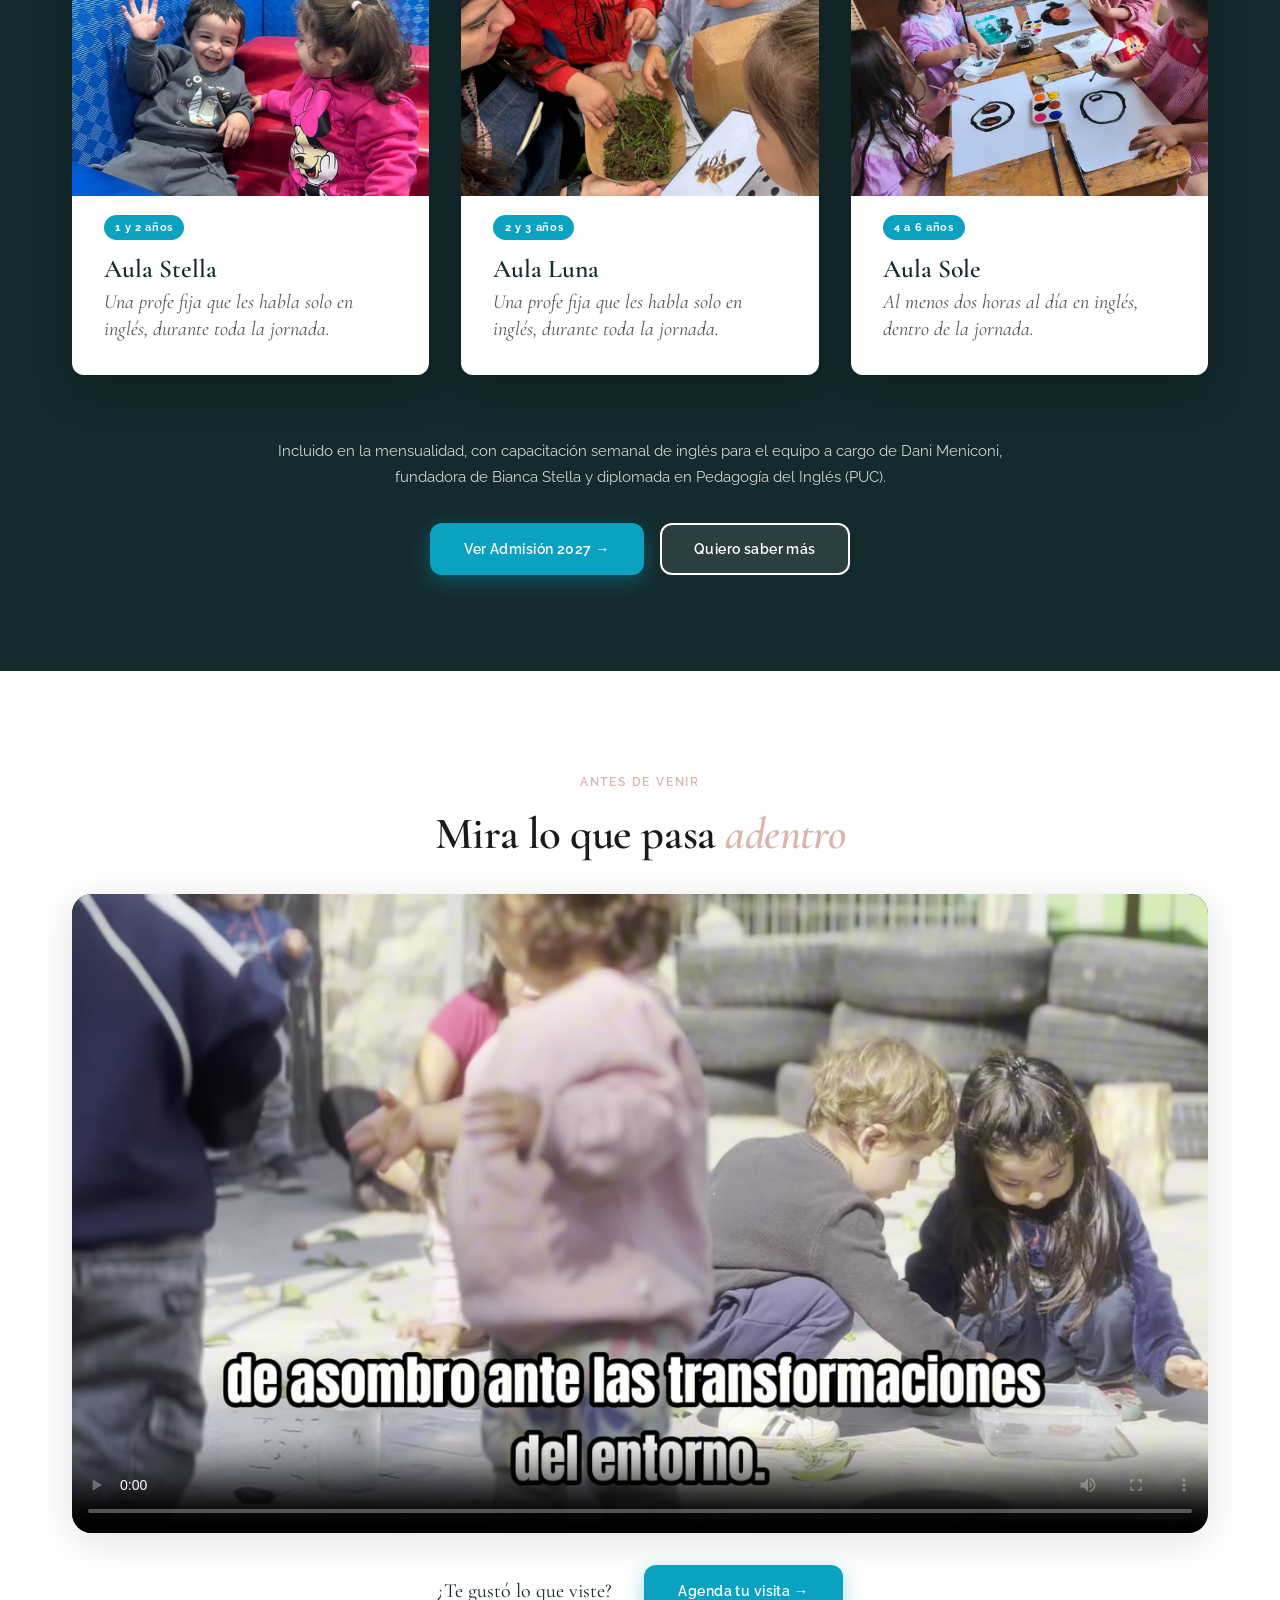
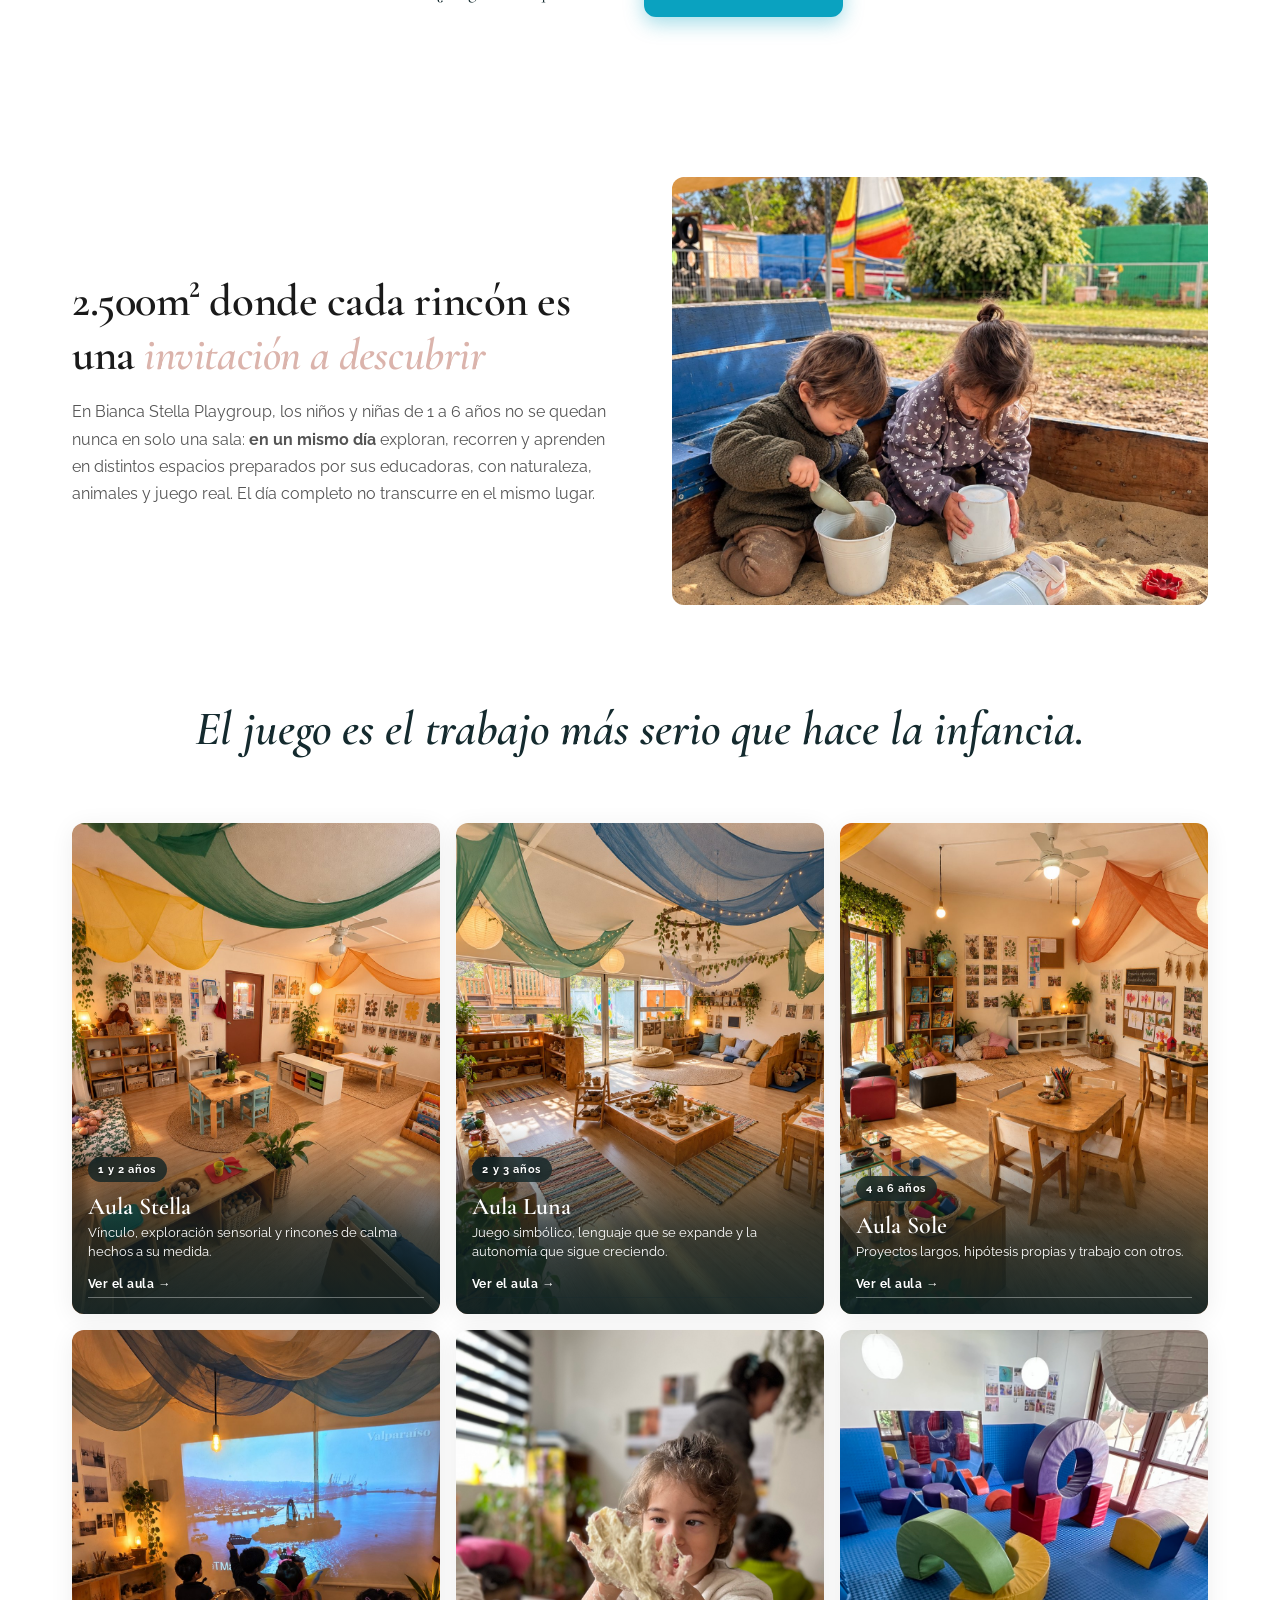
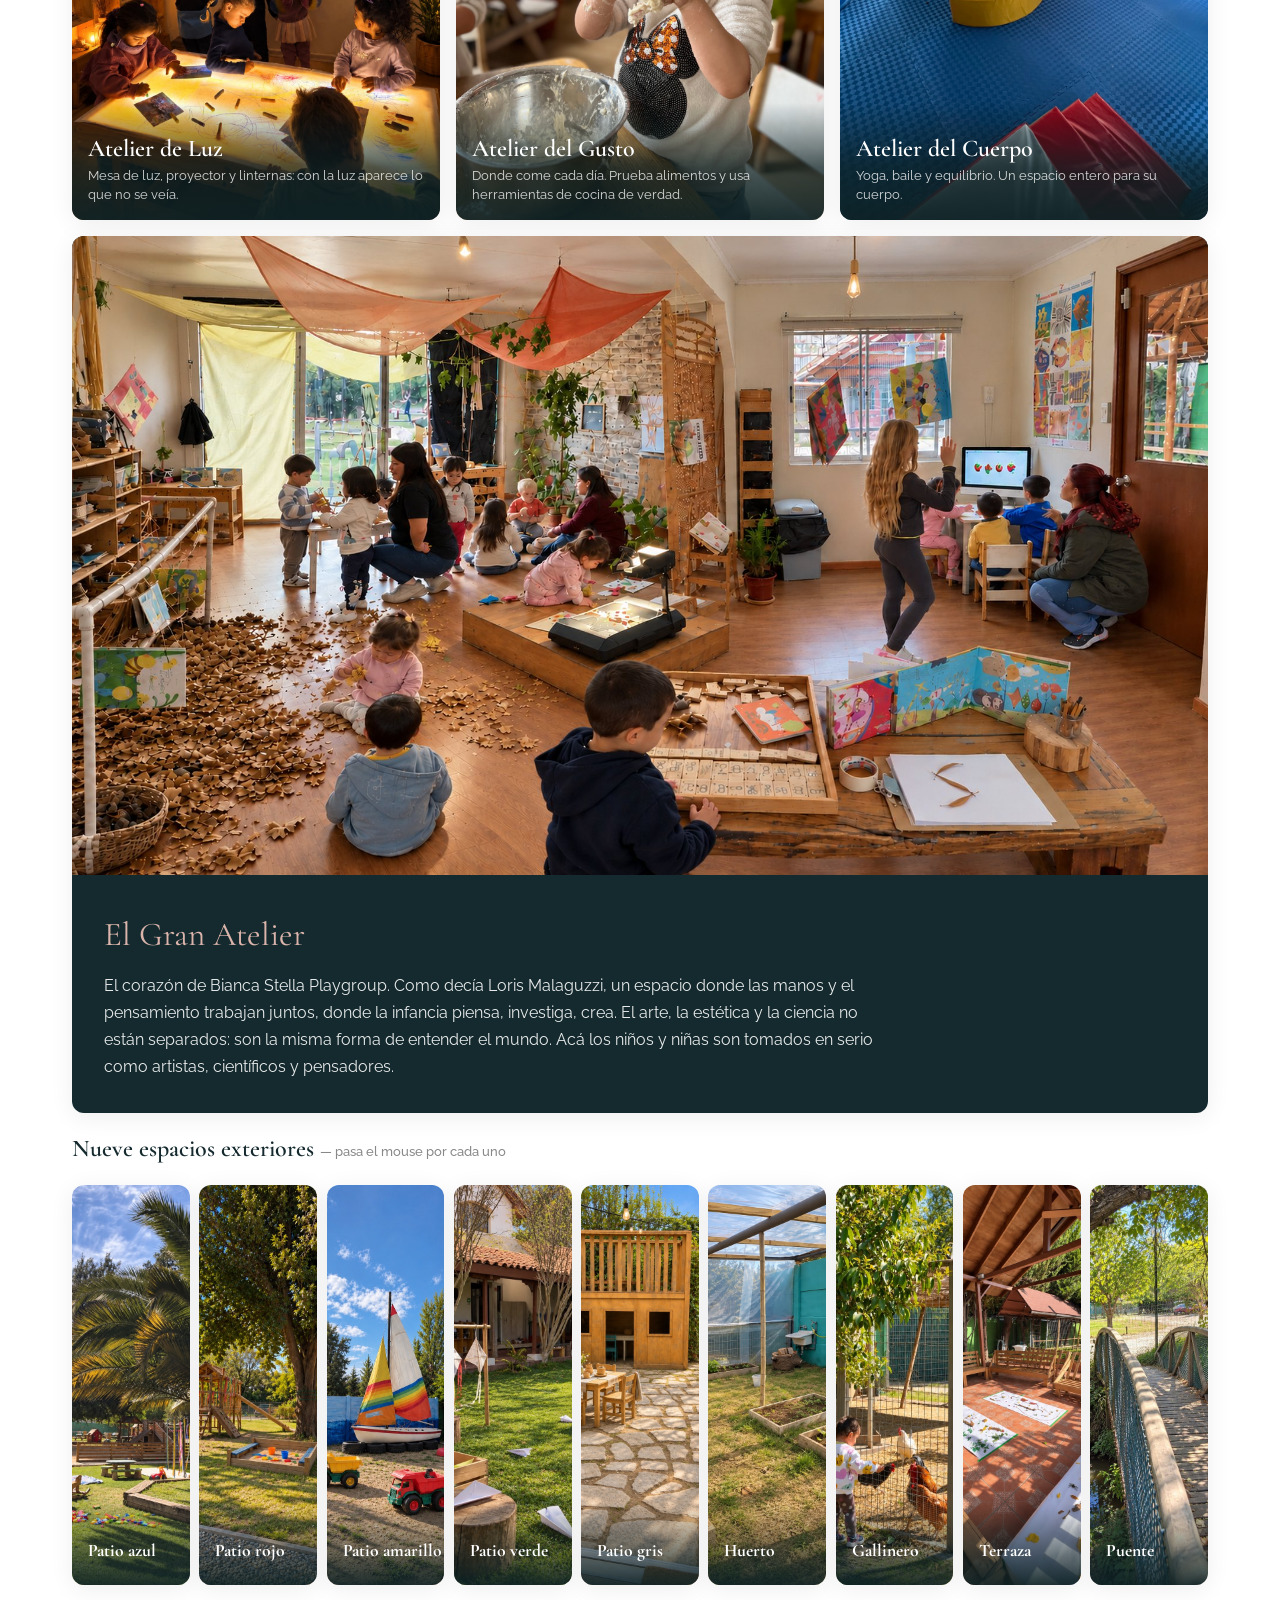
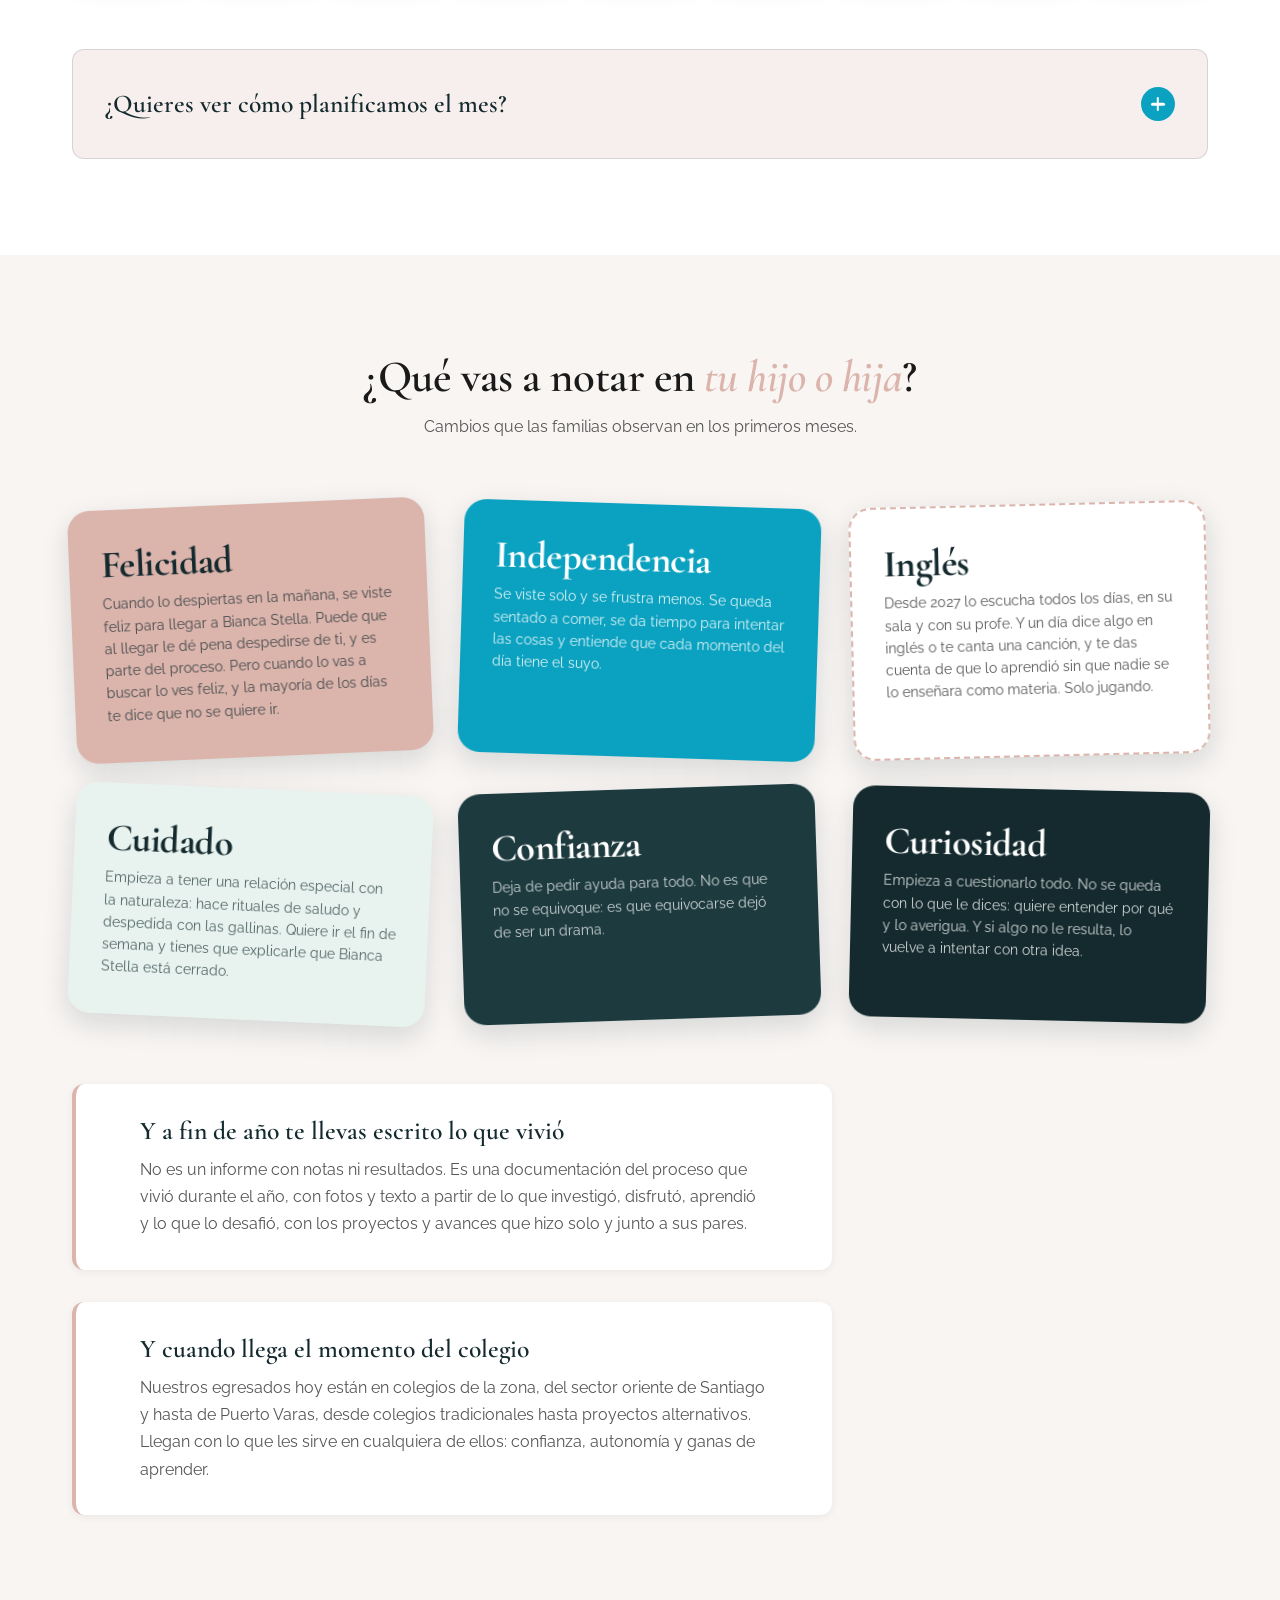
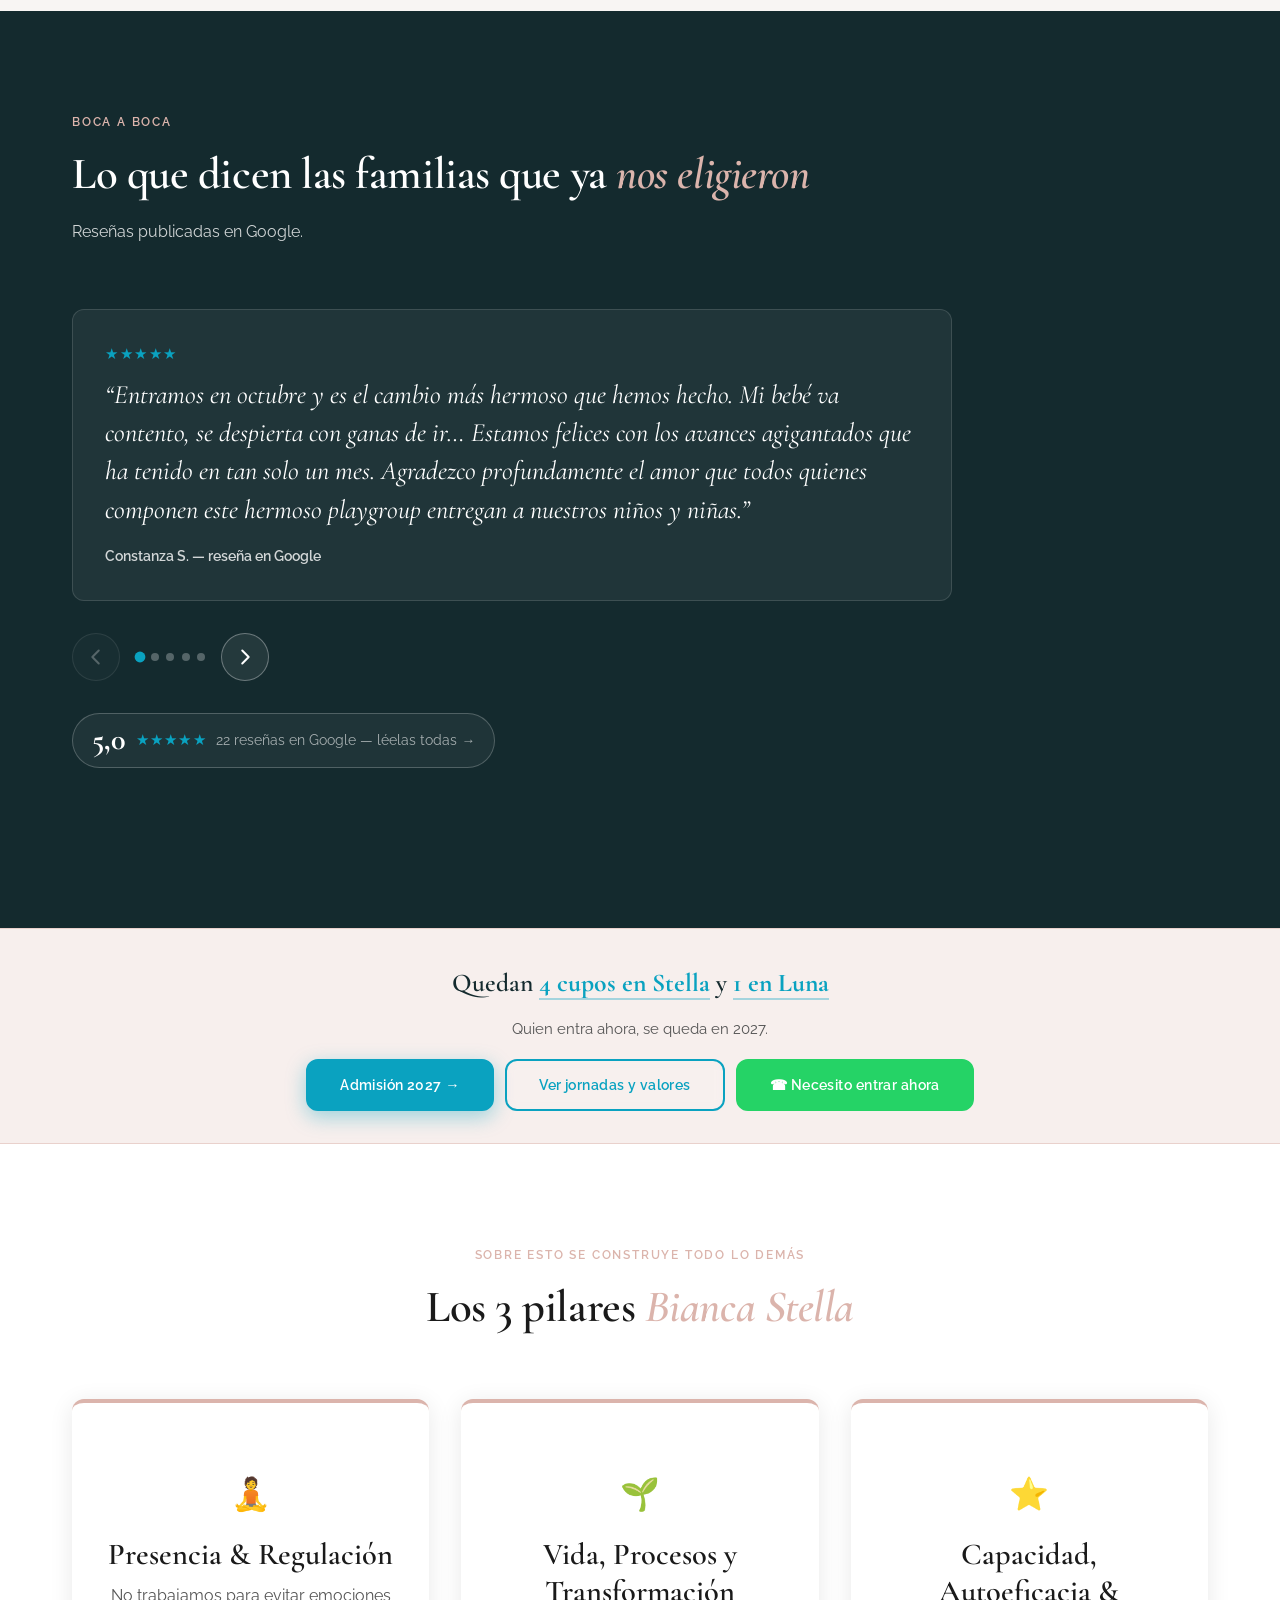
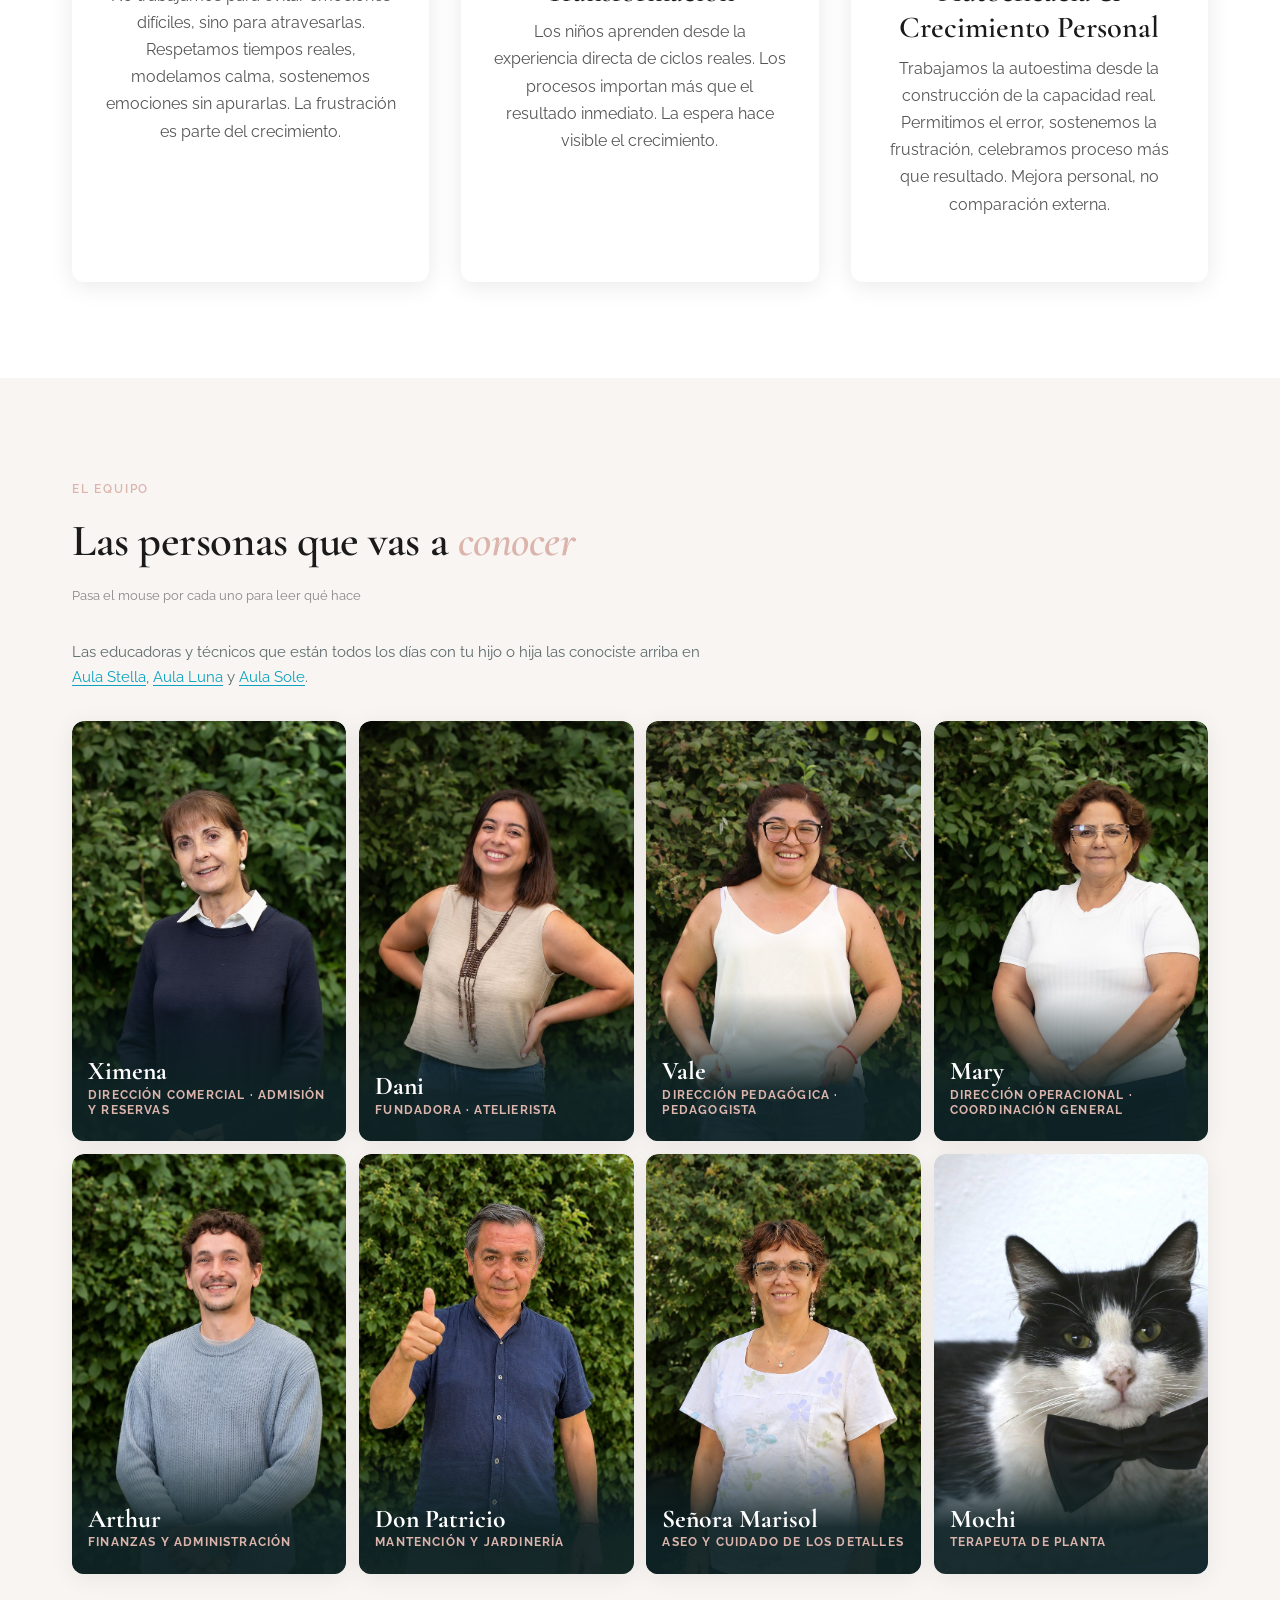
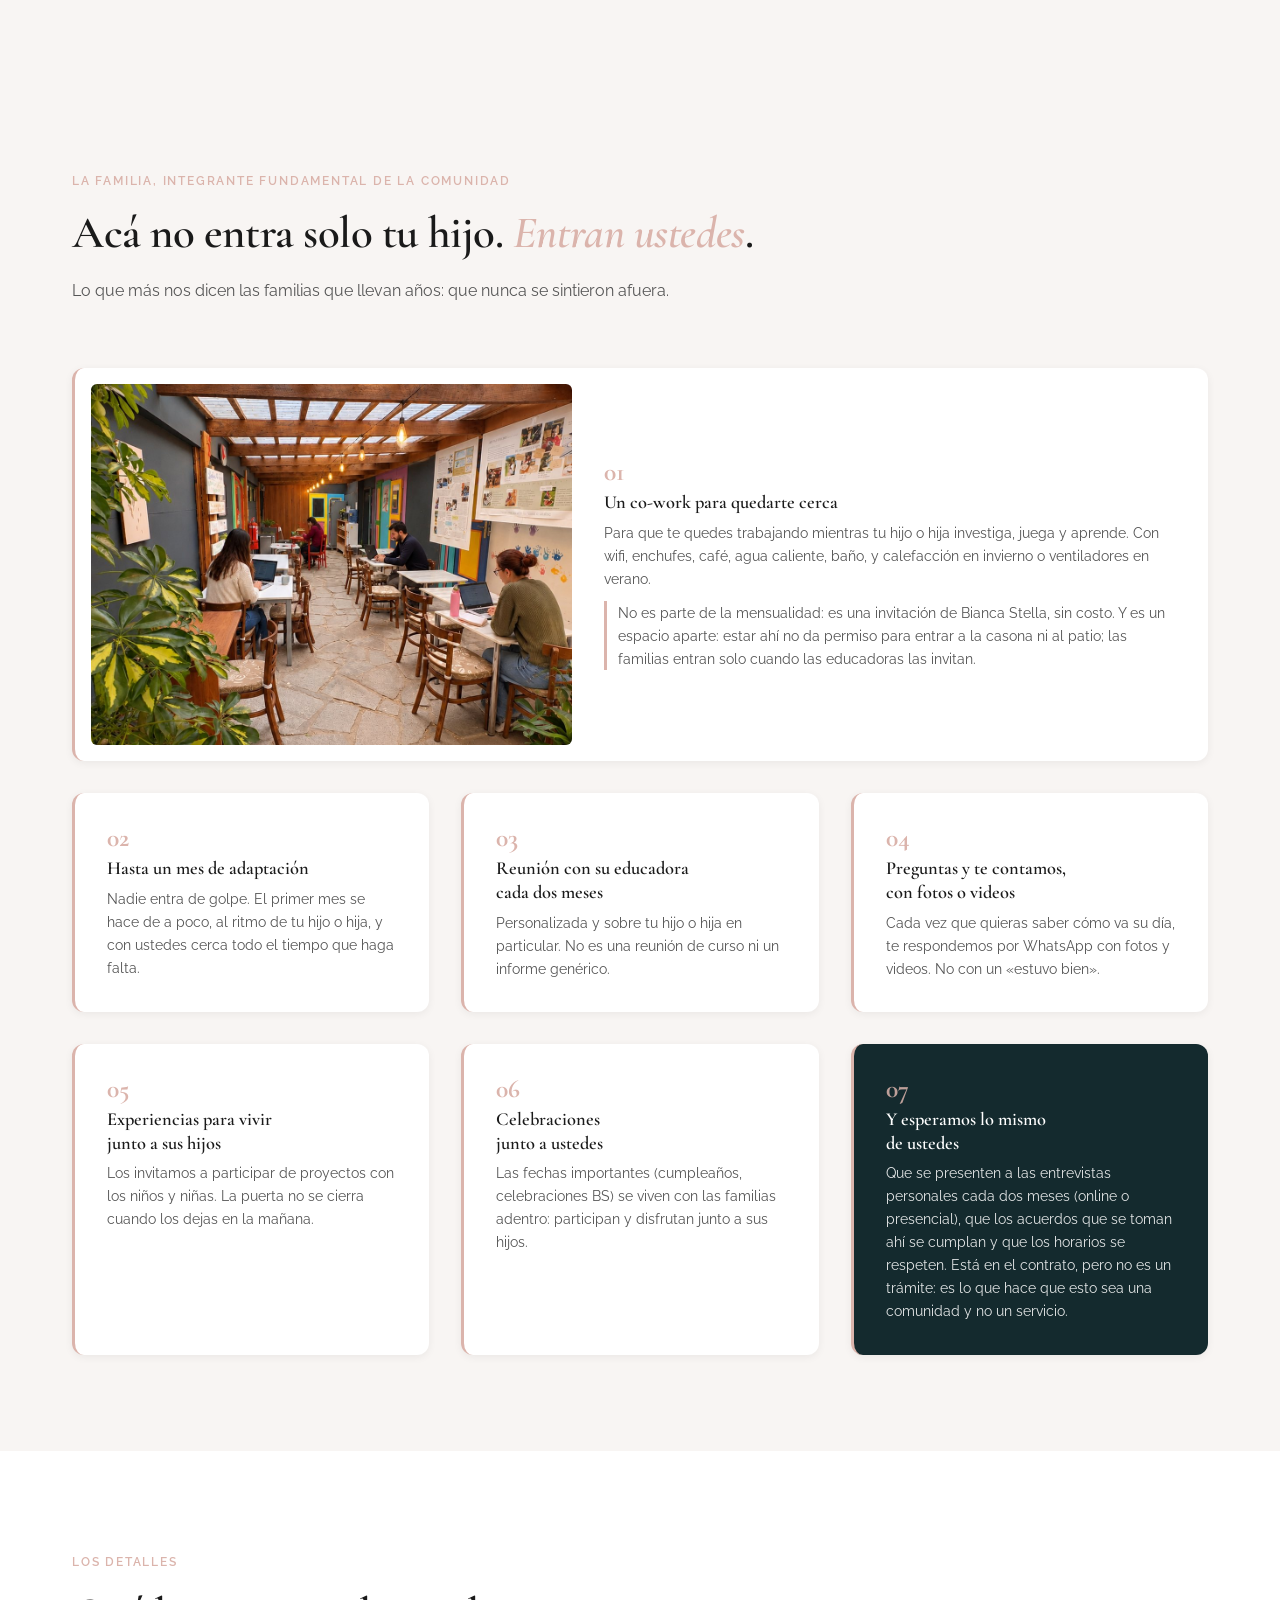
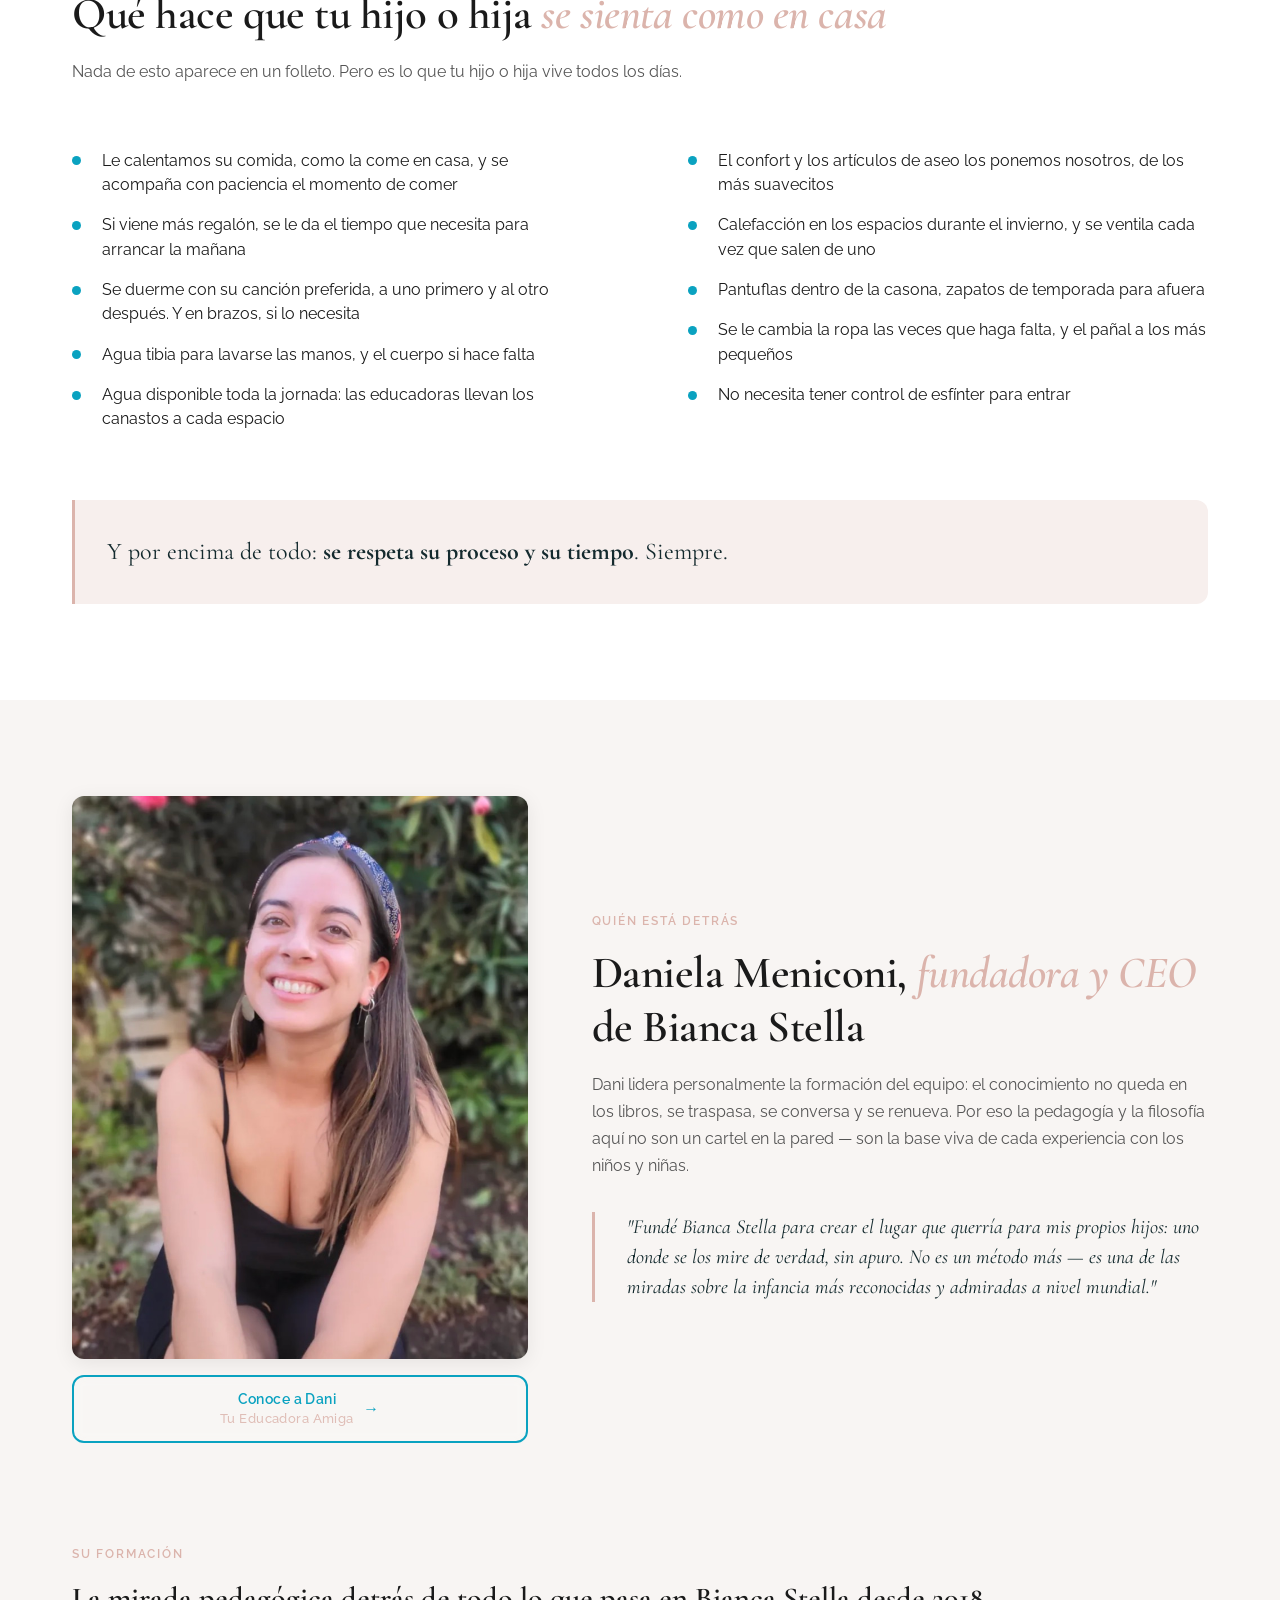
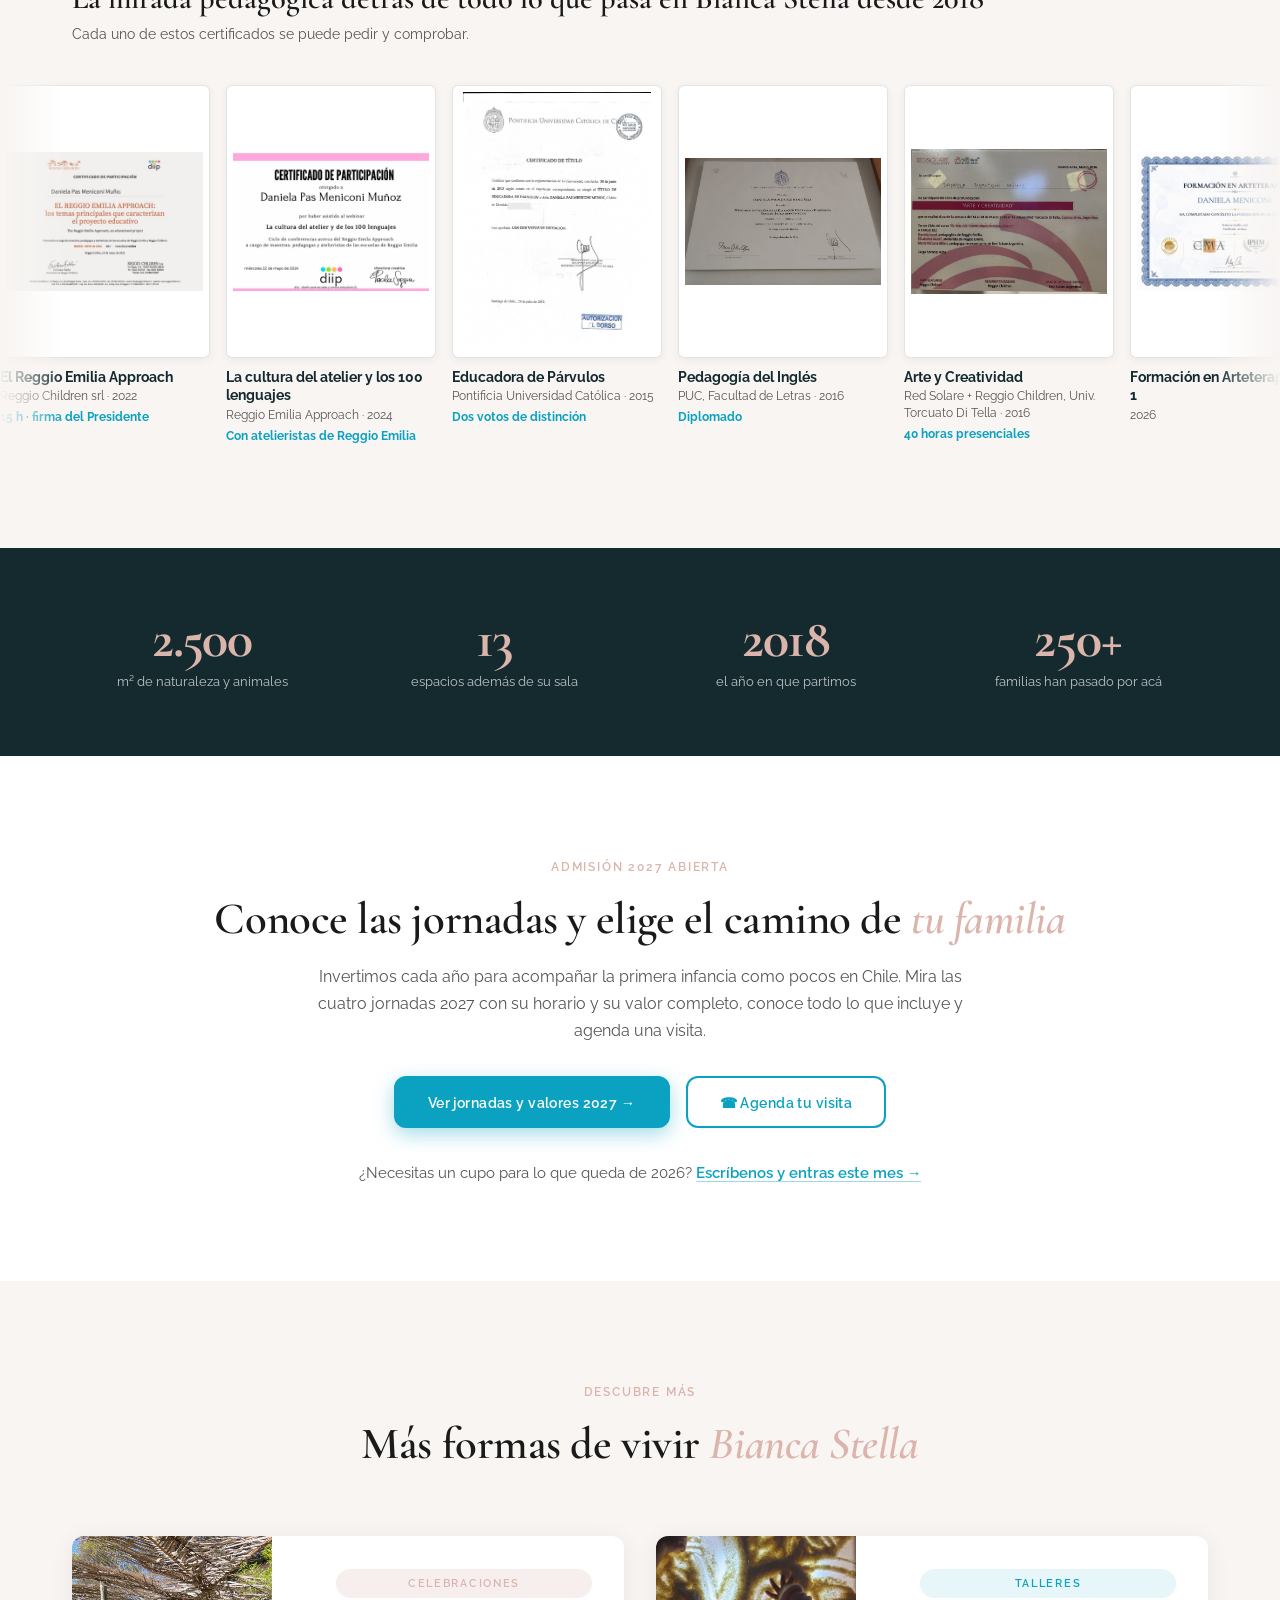
==== commit c51c1f37: "Home: "Acá la primera infancia se vive." como título Co-Authored-By: Claude Opus 5.5 <noreply@anthro" ====
--- a/index.html
+++ b/index.html
@@ -4,8 +4,8 @@
   <meta charset="UTF-8">
   <meta name="viewport" content="width=device-width, initial-scale=1.0">
   <title>Bianca Stella Playgroup — Pensamiento crítico, autonomía y confianza, de 1 a 6 años</title>
-  <meta name="description" content="Acá no preparamos para el colegio: vivimos la primera infancia. Y por eso llegan con pensamiento crítico, autonomía y confianza. Playgroup en 2.500m² con naturaleza y animales. De 1 a 6 años, inspirado en la filosofía Reggio Emilia. Maipú, Santiago.">
-  <meta property="og:title" content="Bianca Stella Playgroup: acá vivimos la primera infancia">
+  <meta name="description" content="Acá la primera infancia se vive. Por eso mismo llegan al colegio con pensamiento crítico, autonomía y confianza. Playgroup en 2.500m² con naturaleza y animales. De 1 a 6 años, inspirado en la filosofía Reggio Emilia. Maipú, Santiago.">
+  <meta property="og:title" content="Bianca Stella Playgroup: acá la primera infancia se vive">
   <meta property="og:description" content="Pensamiento crítico, autonomía, confianza, naturaleza, vínculo e inglés. Porque la infancia no aprende repitiendo sentados ni rellenando fichas: aprende viviendo y jugando, con educadoras en constante formación.">
   <meta property="og:image" content="img/hero.jpg">
   <meta property="og:url" content="https://biancastella.cl">
@@ -82,9 +82,9 @@
 
     <span class="hero-kicker">Playgroup &middot; niños y niñas de 1 a 6 años &middot; Admisión 2027 abierta</span>
 
-    <h1>Ac&aacute; no preparamos para el colegio. <em>Vivimos la primera infancia.</em></h1>
-
-    <p class="hero-claim">Y justamente por eso, tu hijo o hija llega al colegio con confianza, autonom&iacute;a y ganas de aprender.</p>
+    <h1>Ac&aacute; la primera infancia <em>se vive.</em></h1>
+
+    <p class="hero-claim">Por eso mismo, tu hijo o hija llega al colegio con confianza, autonom&iacute;a y ganas de aprender.</p>
 
     <div class="hero-cinta">
       <!-- la segunda pista es la copia que hace el loop continuo -->
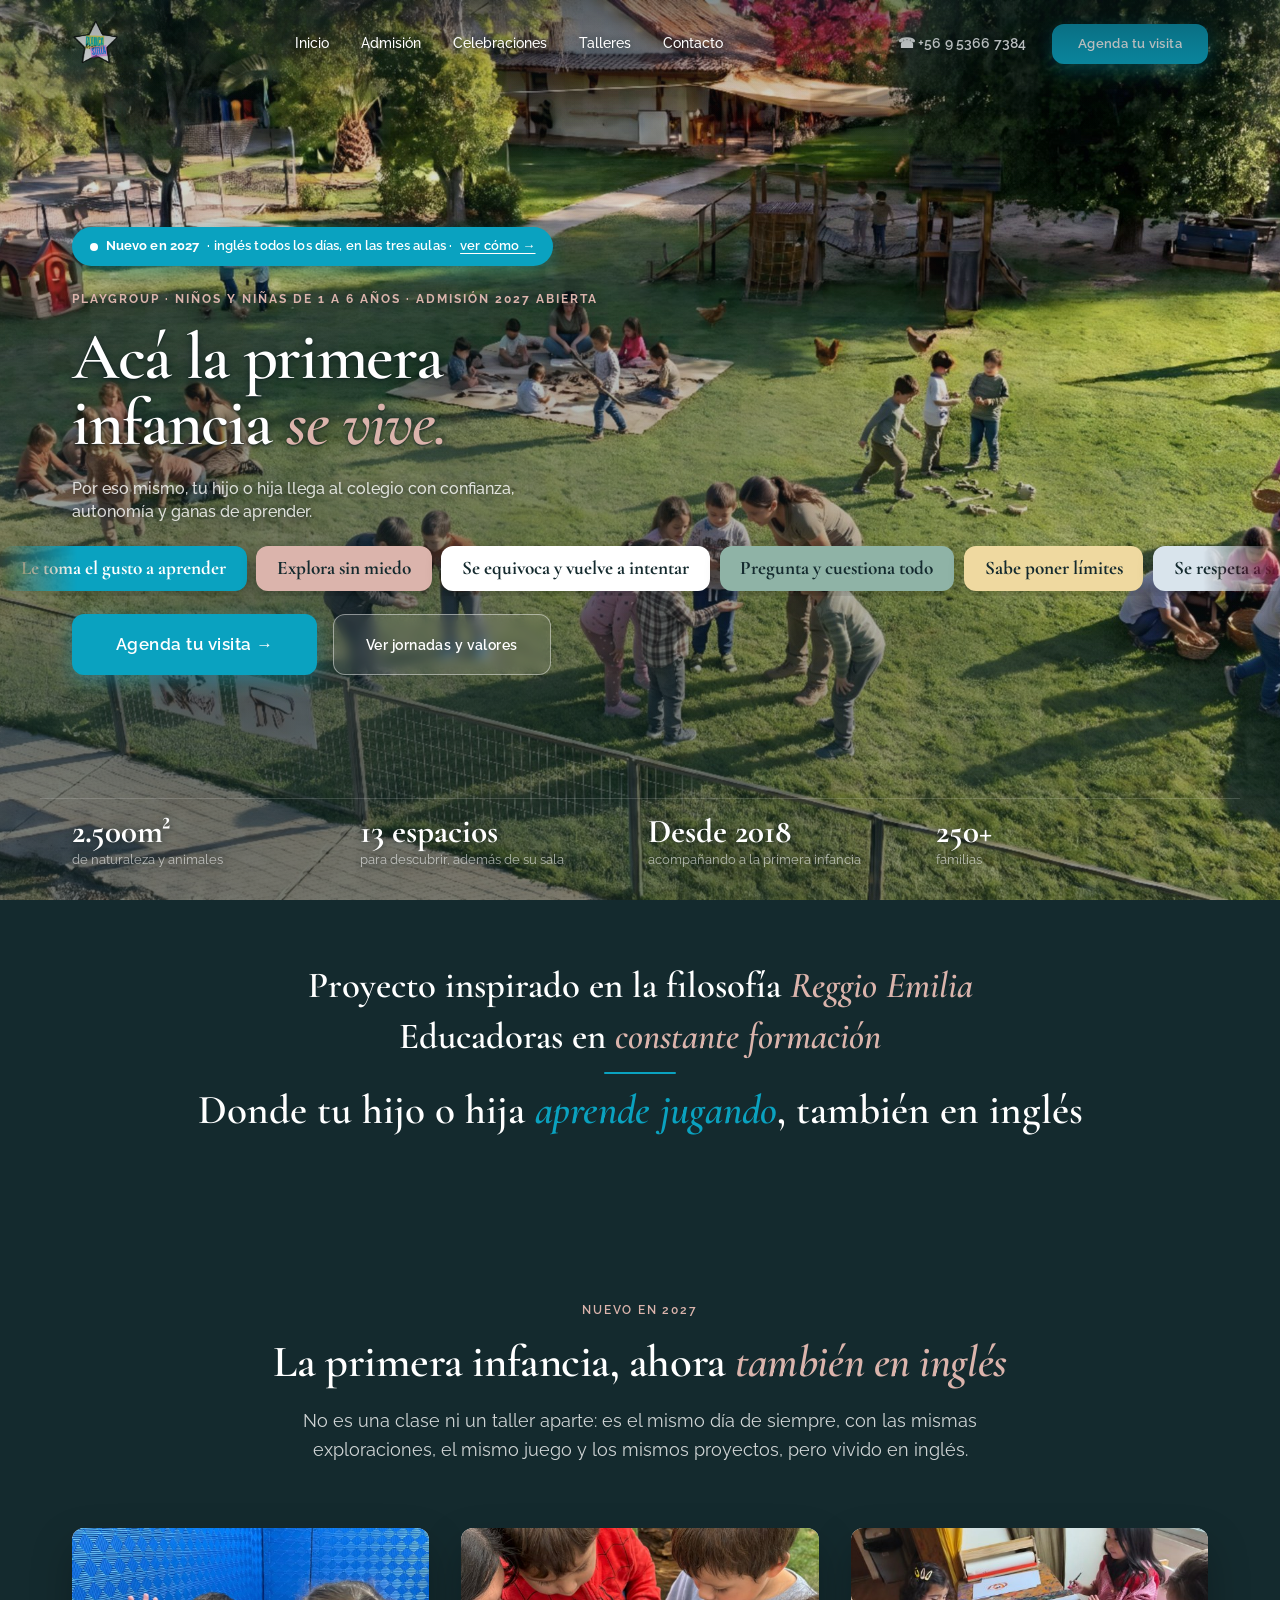
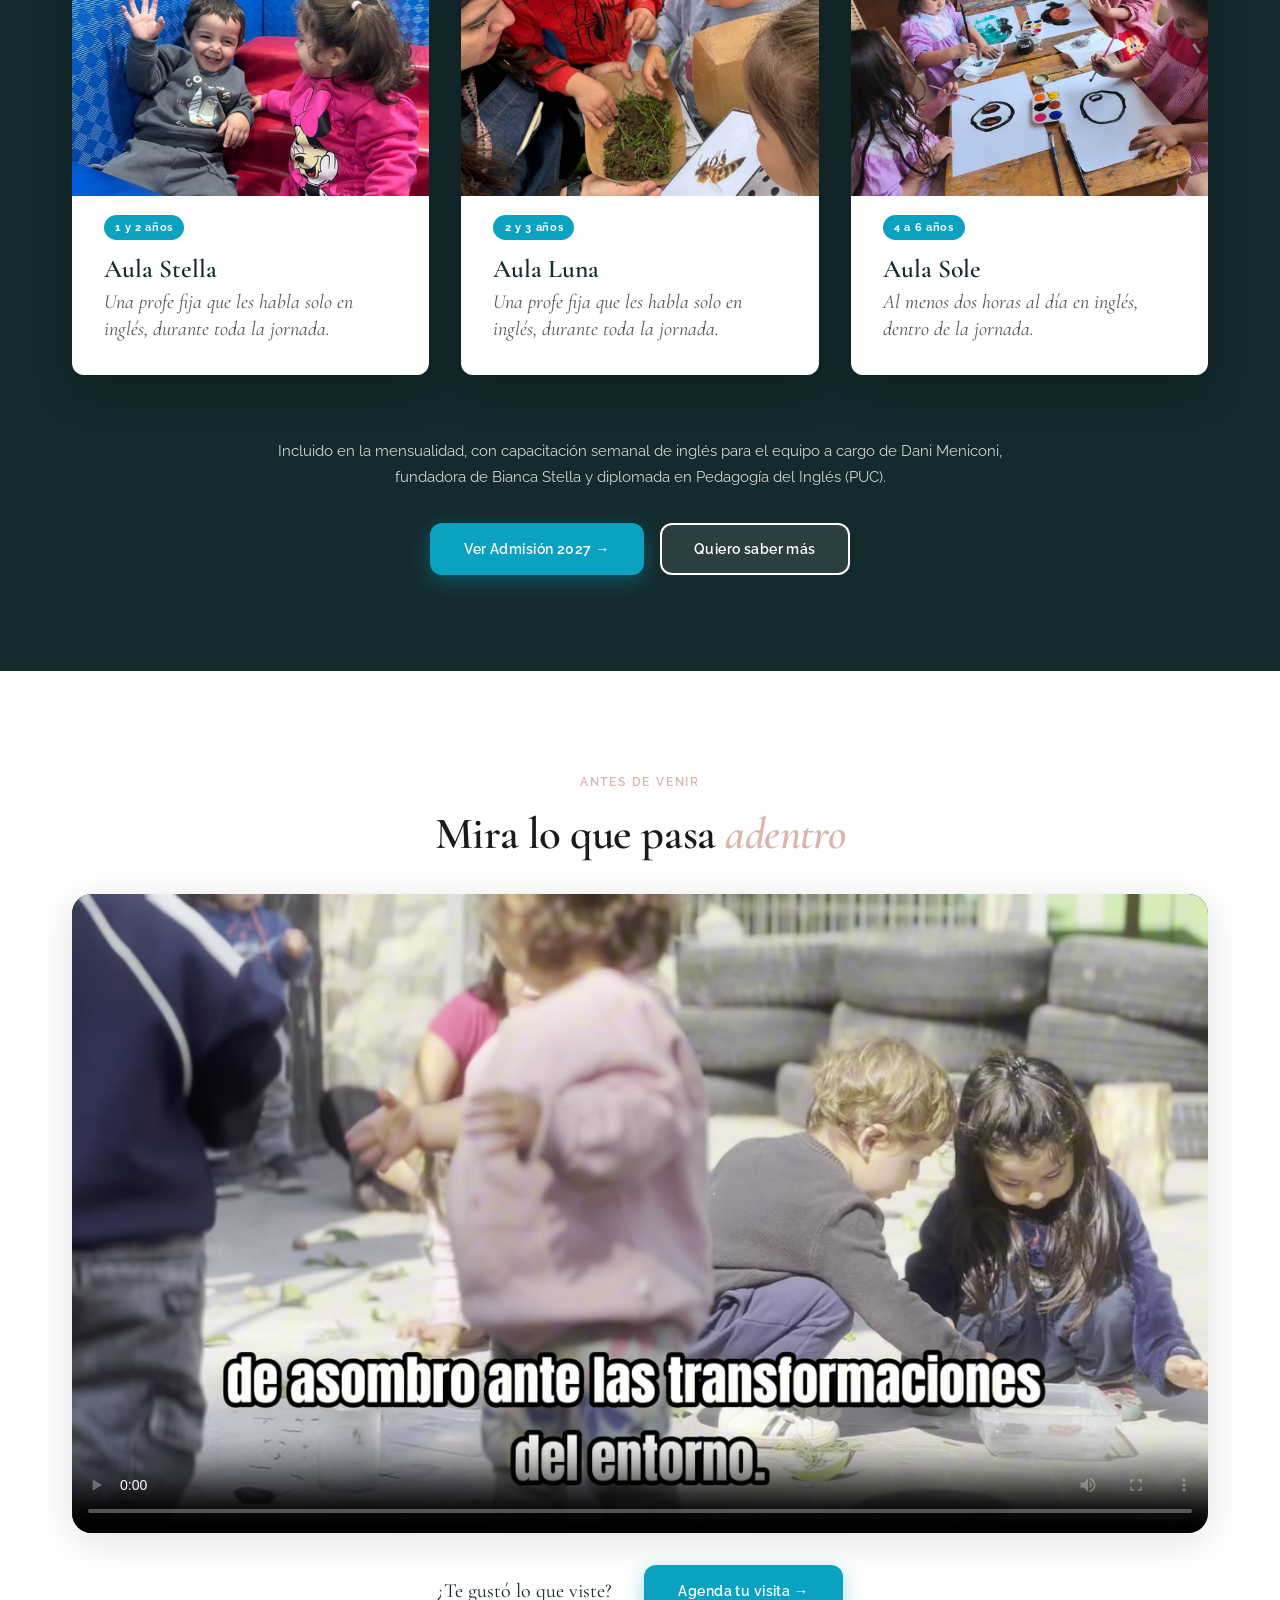
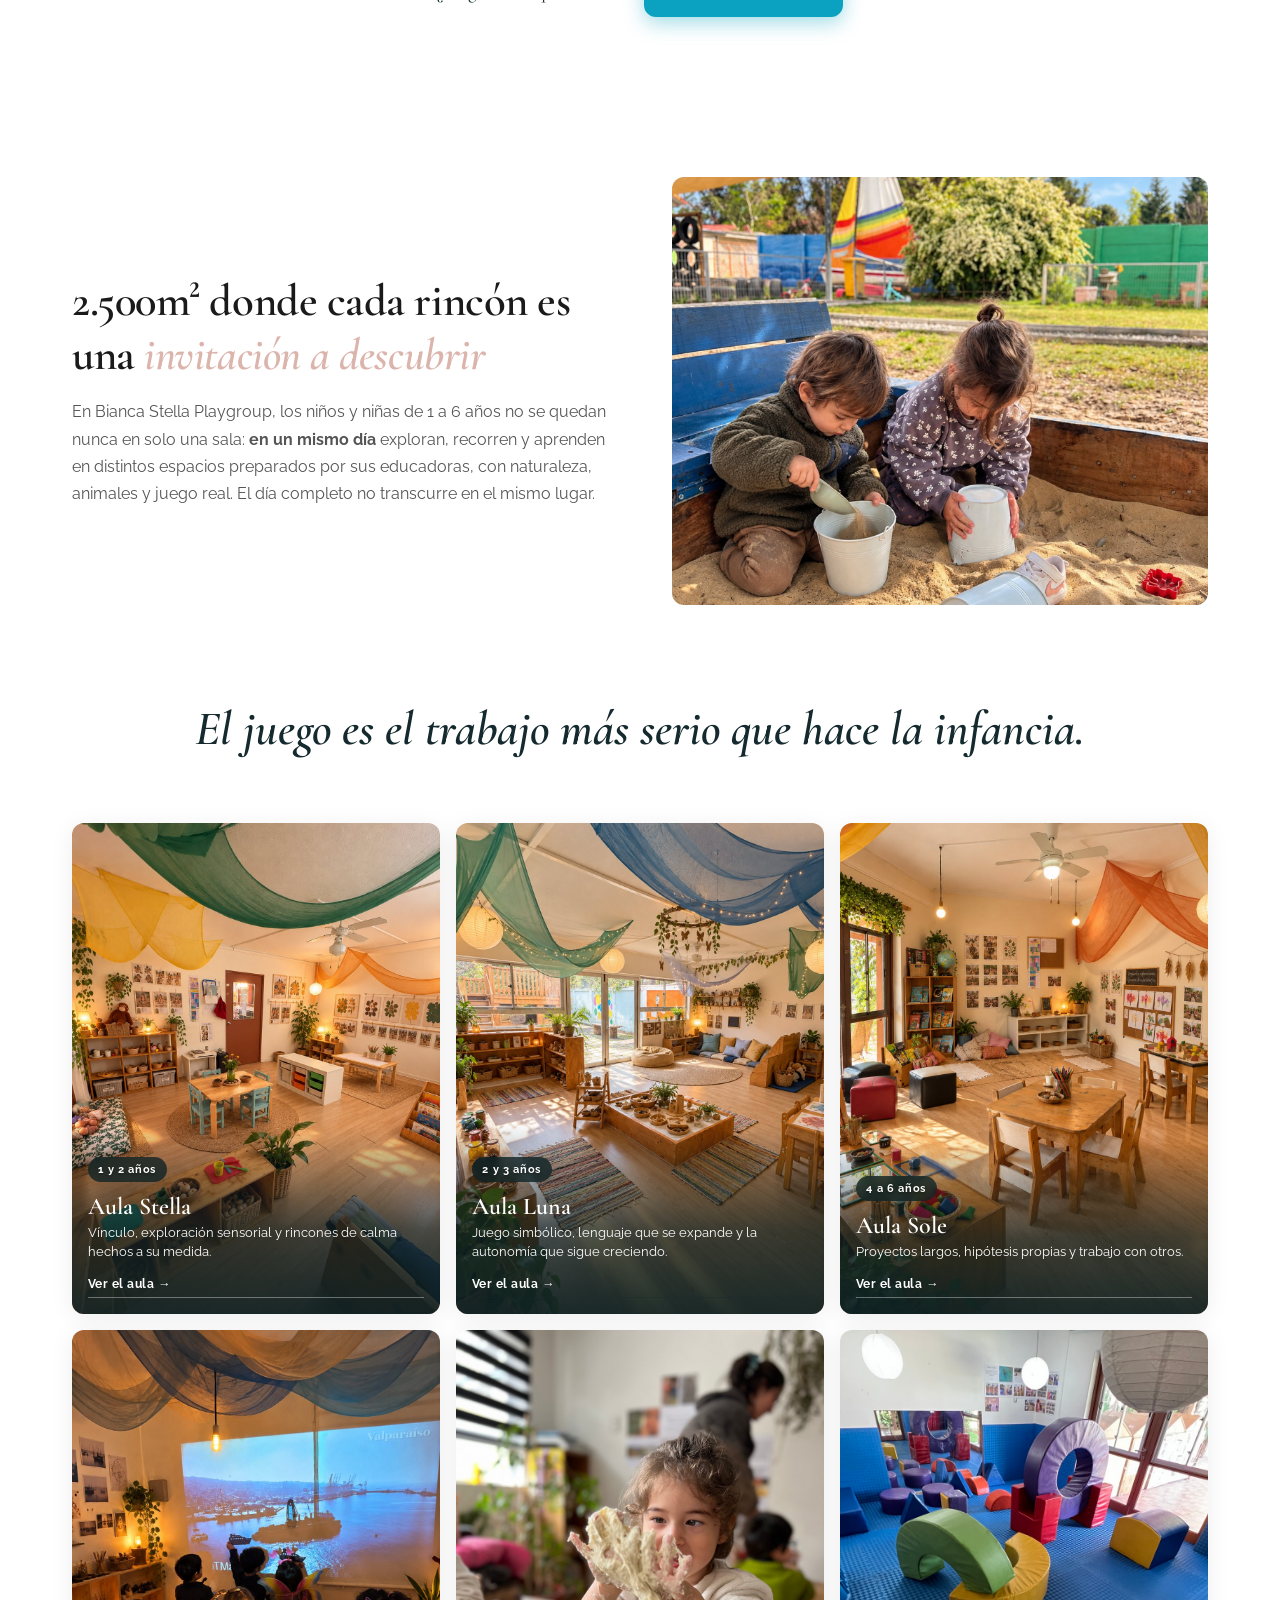
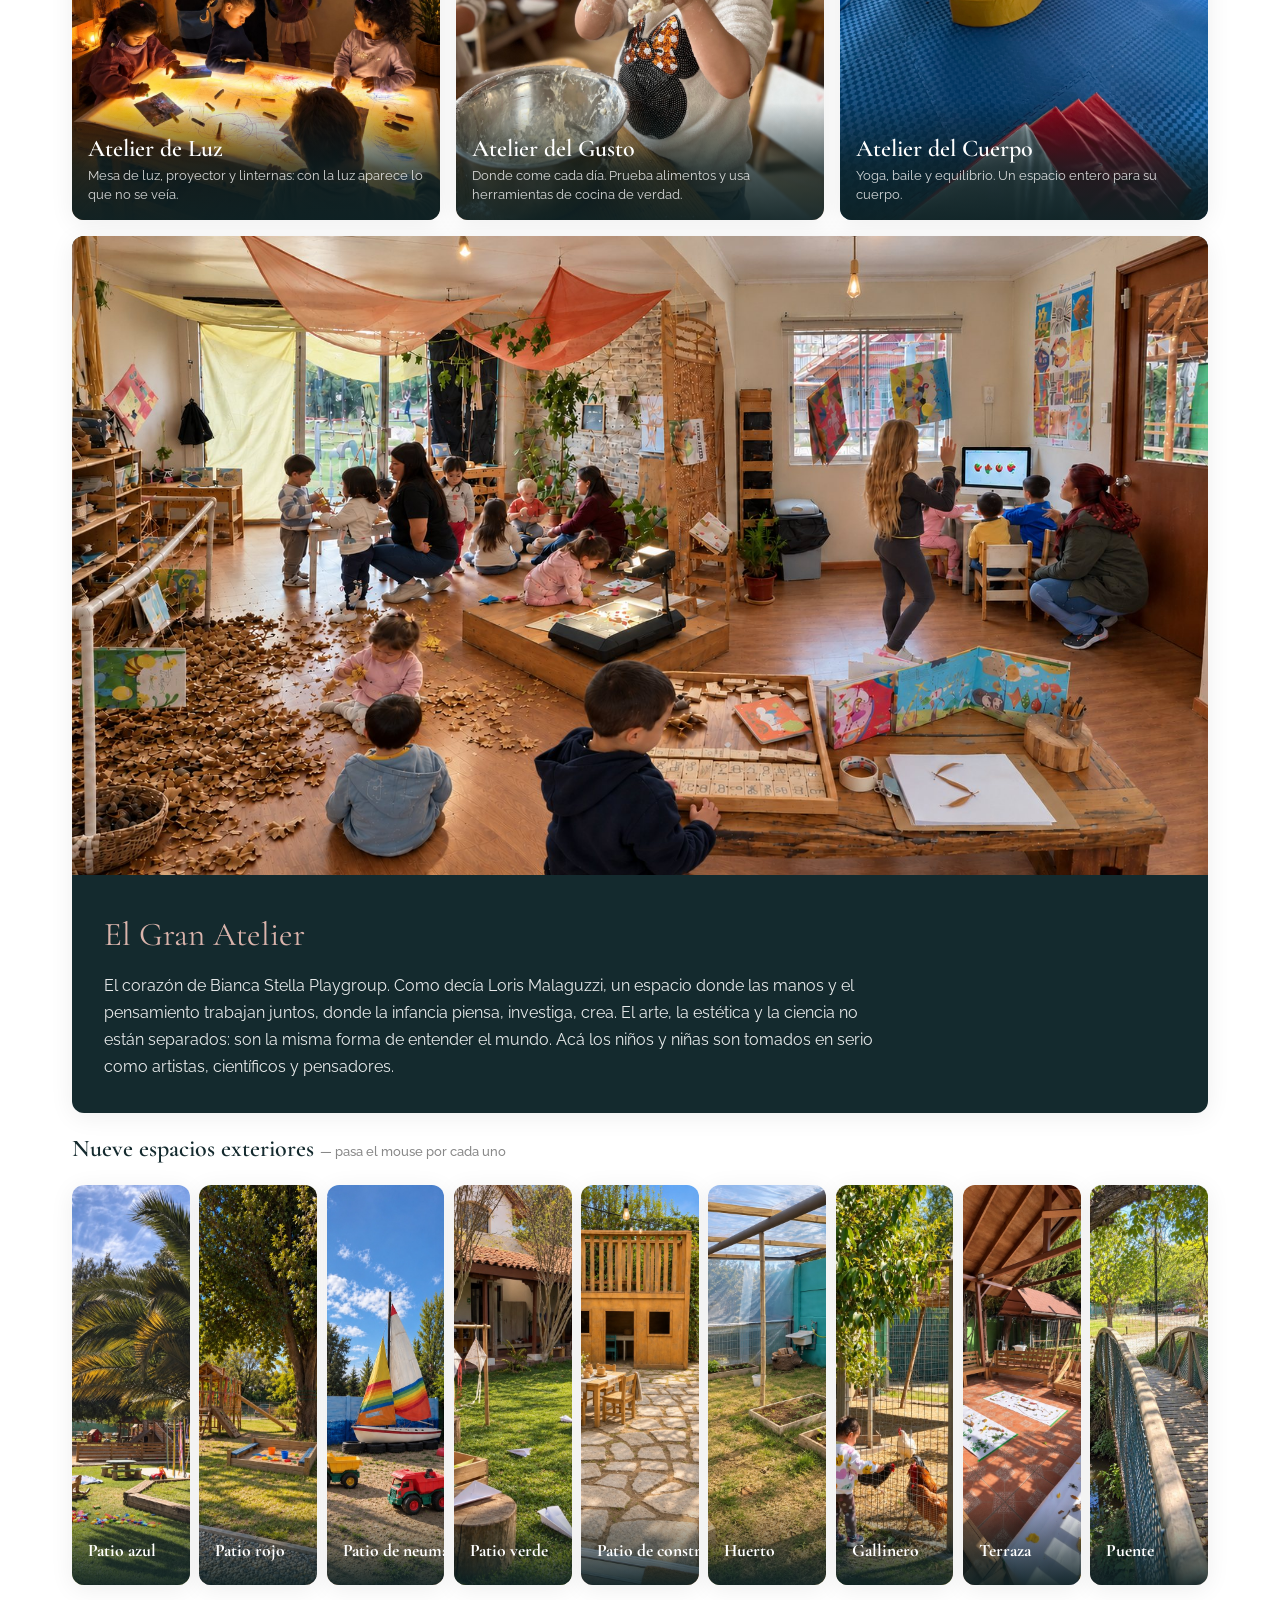
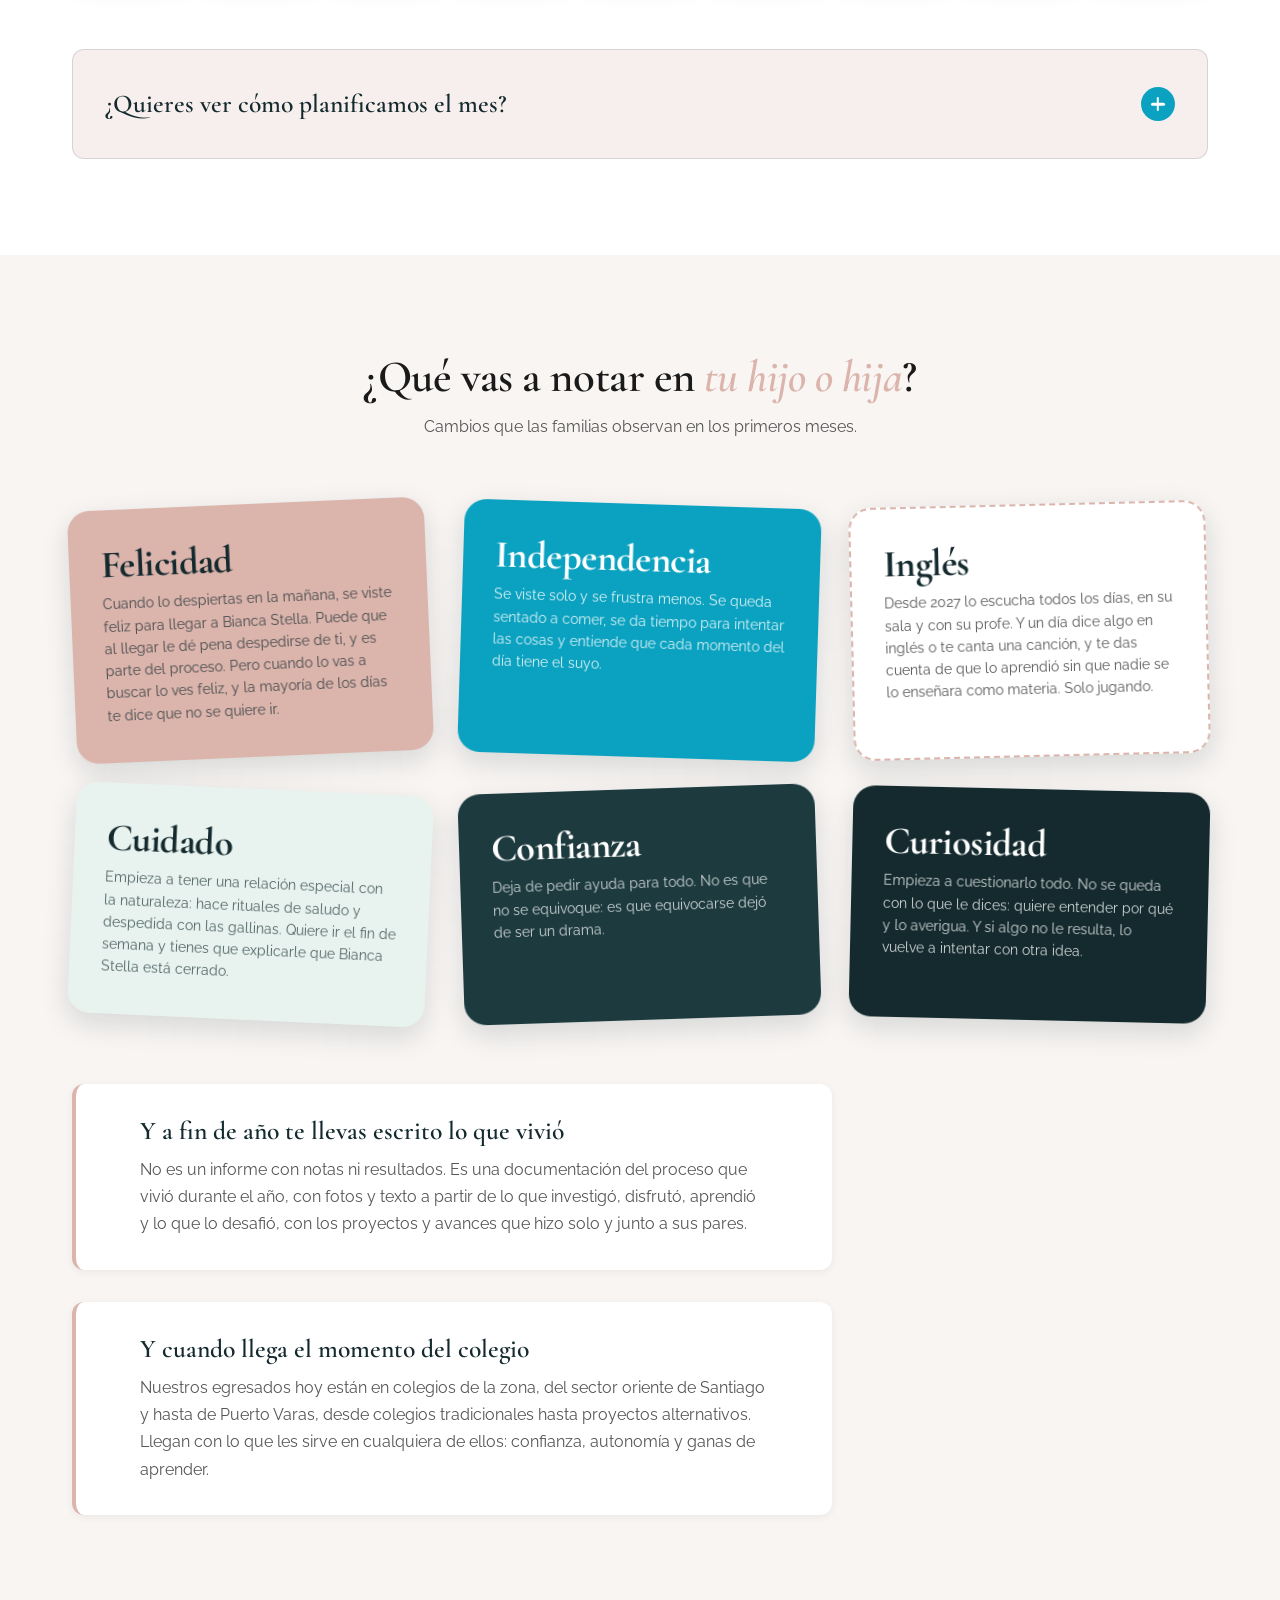
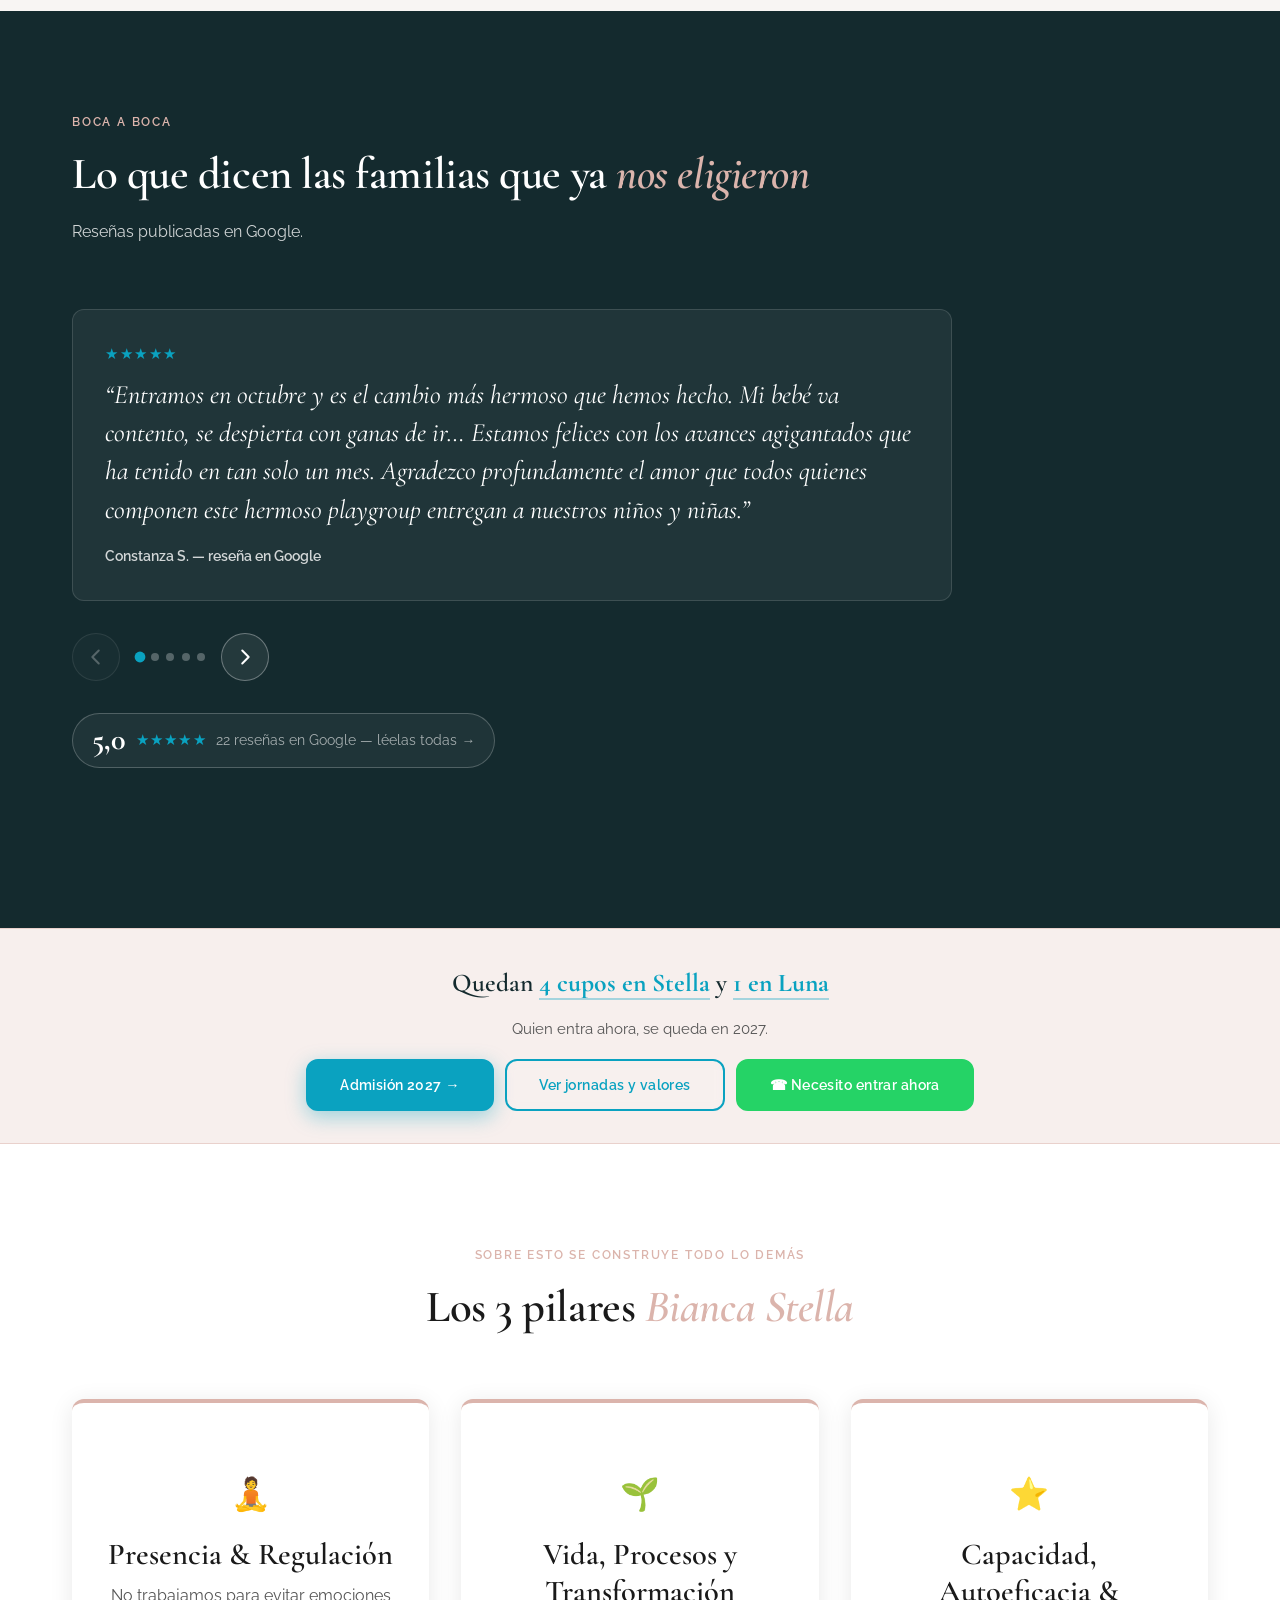
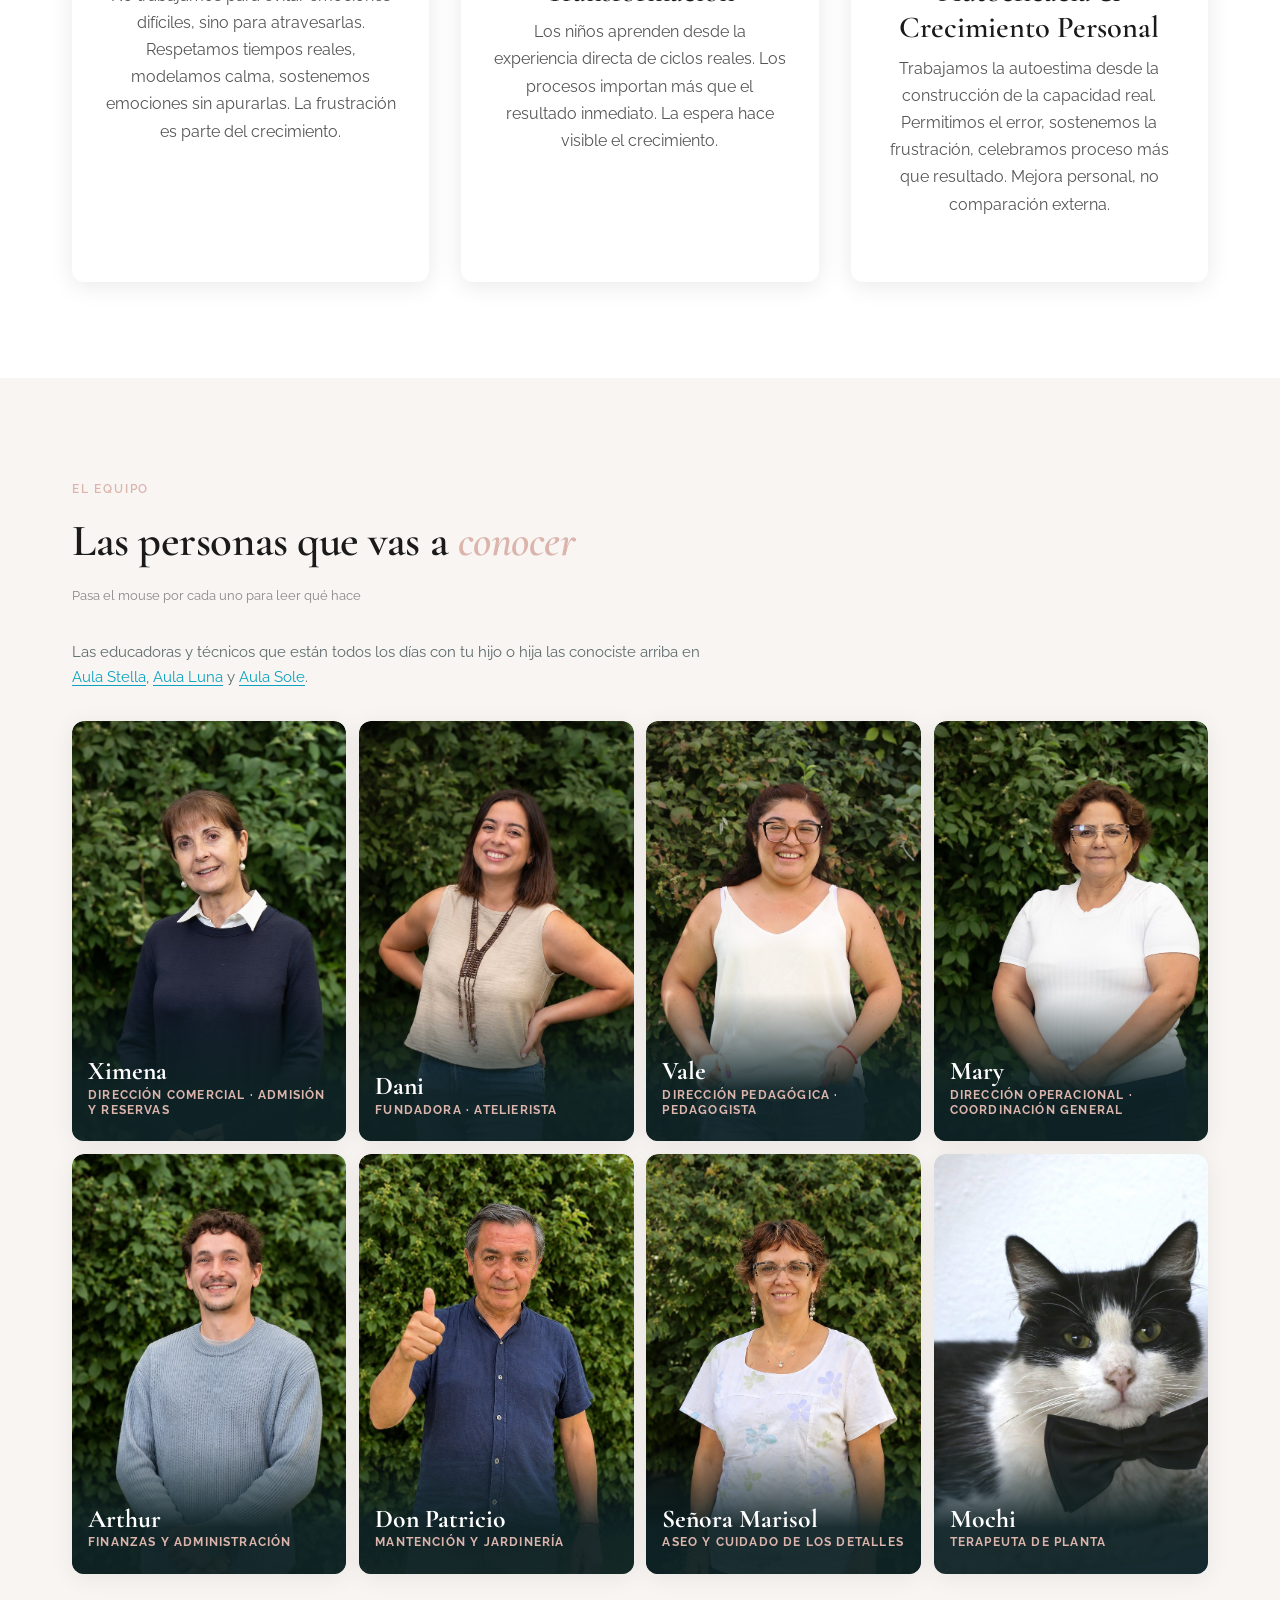
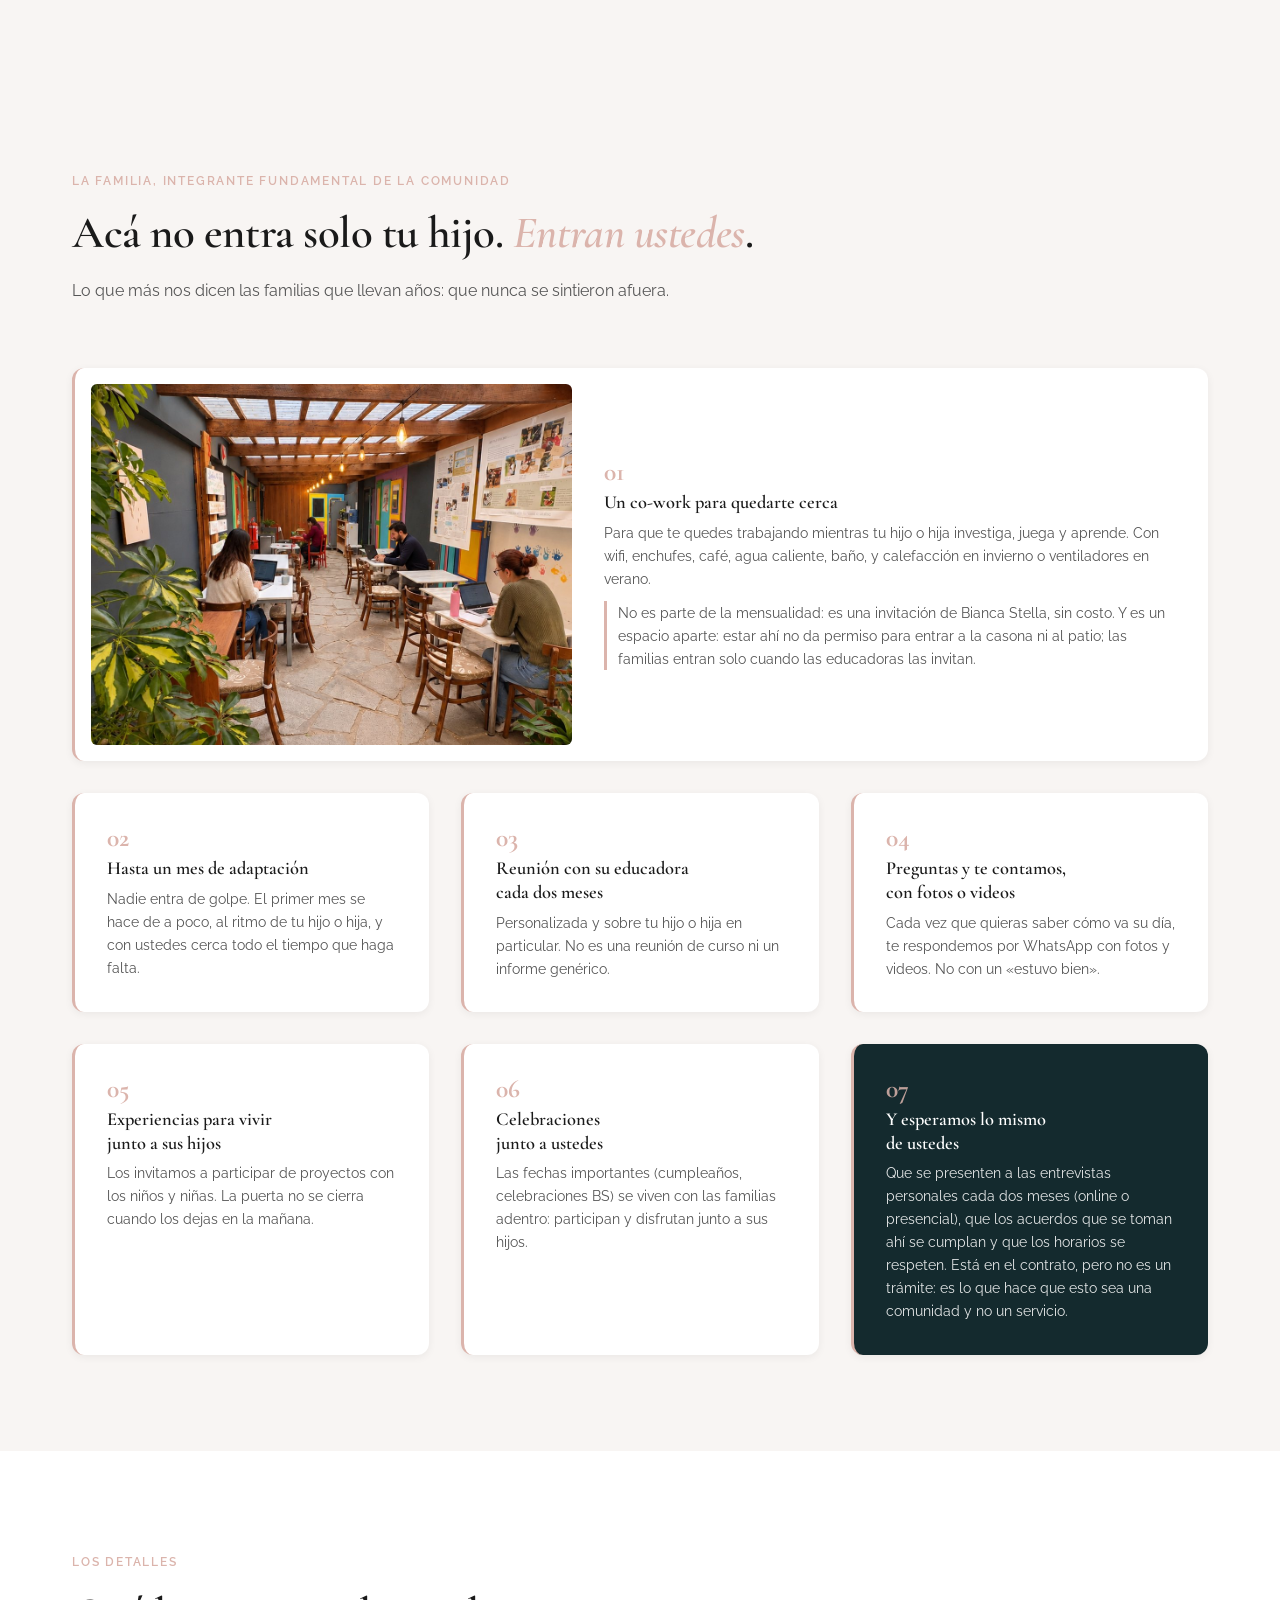
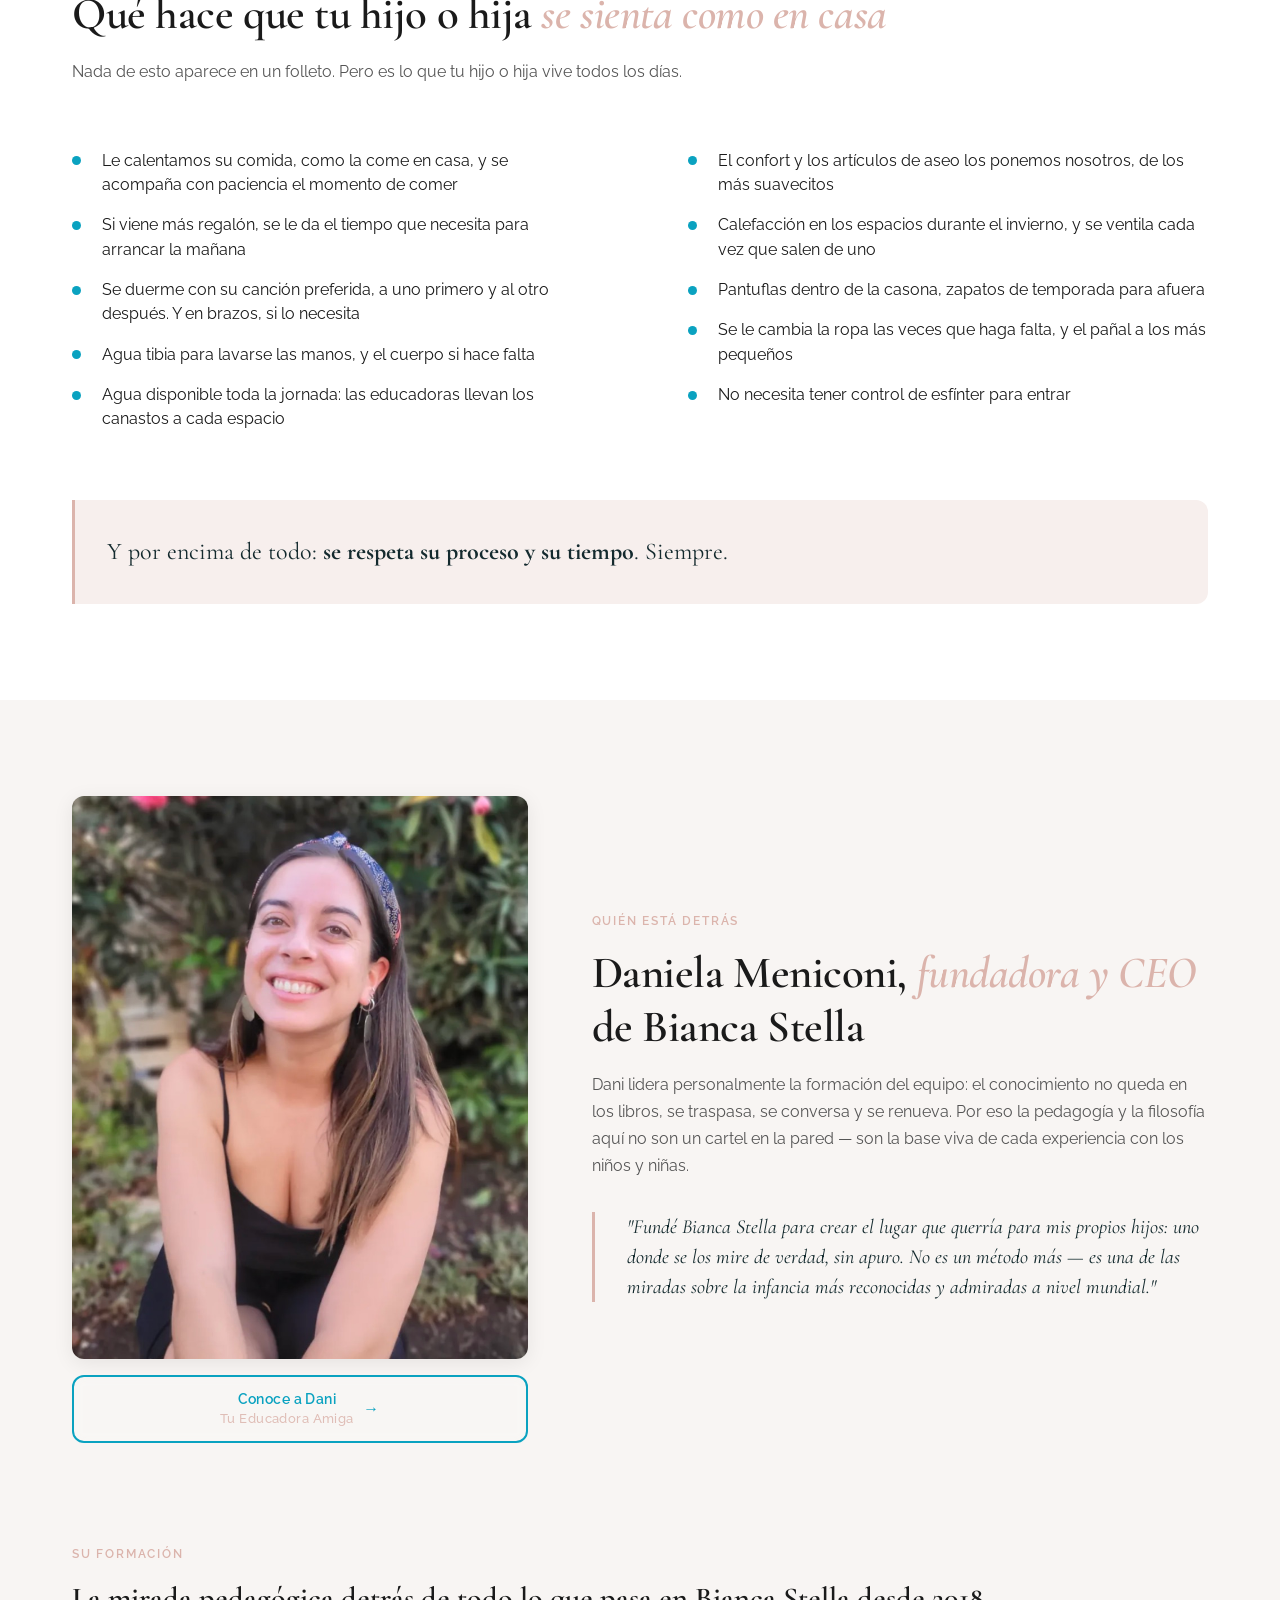
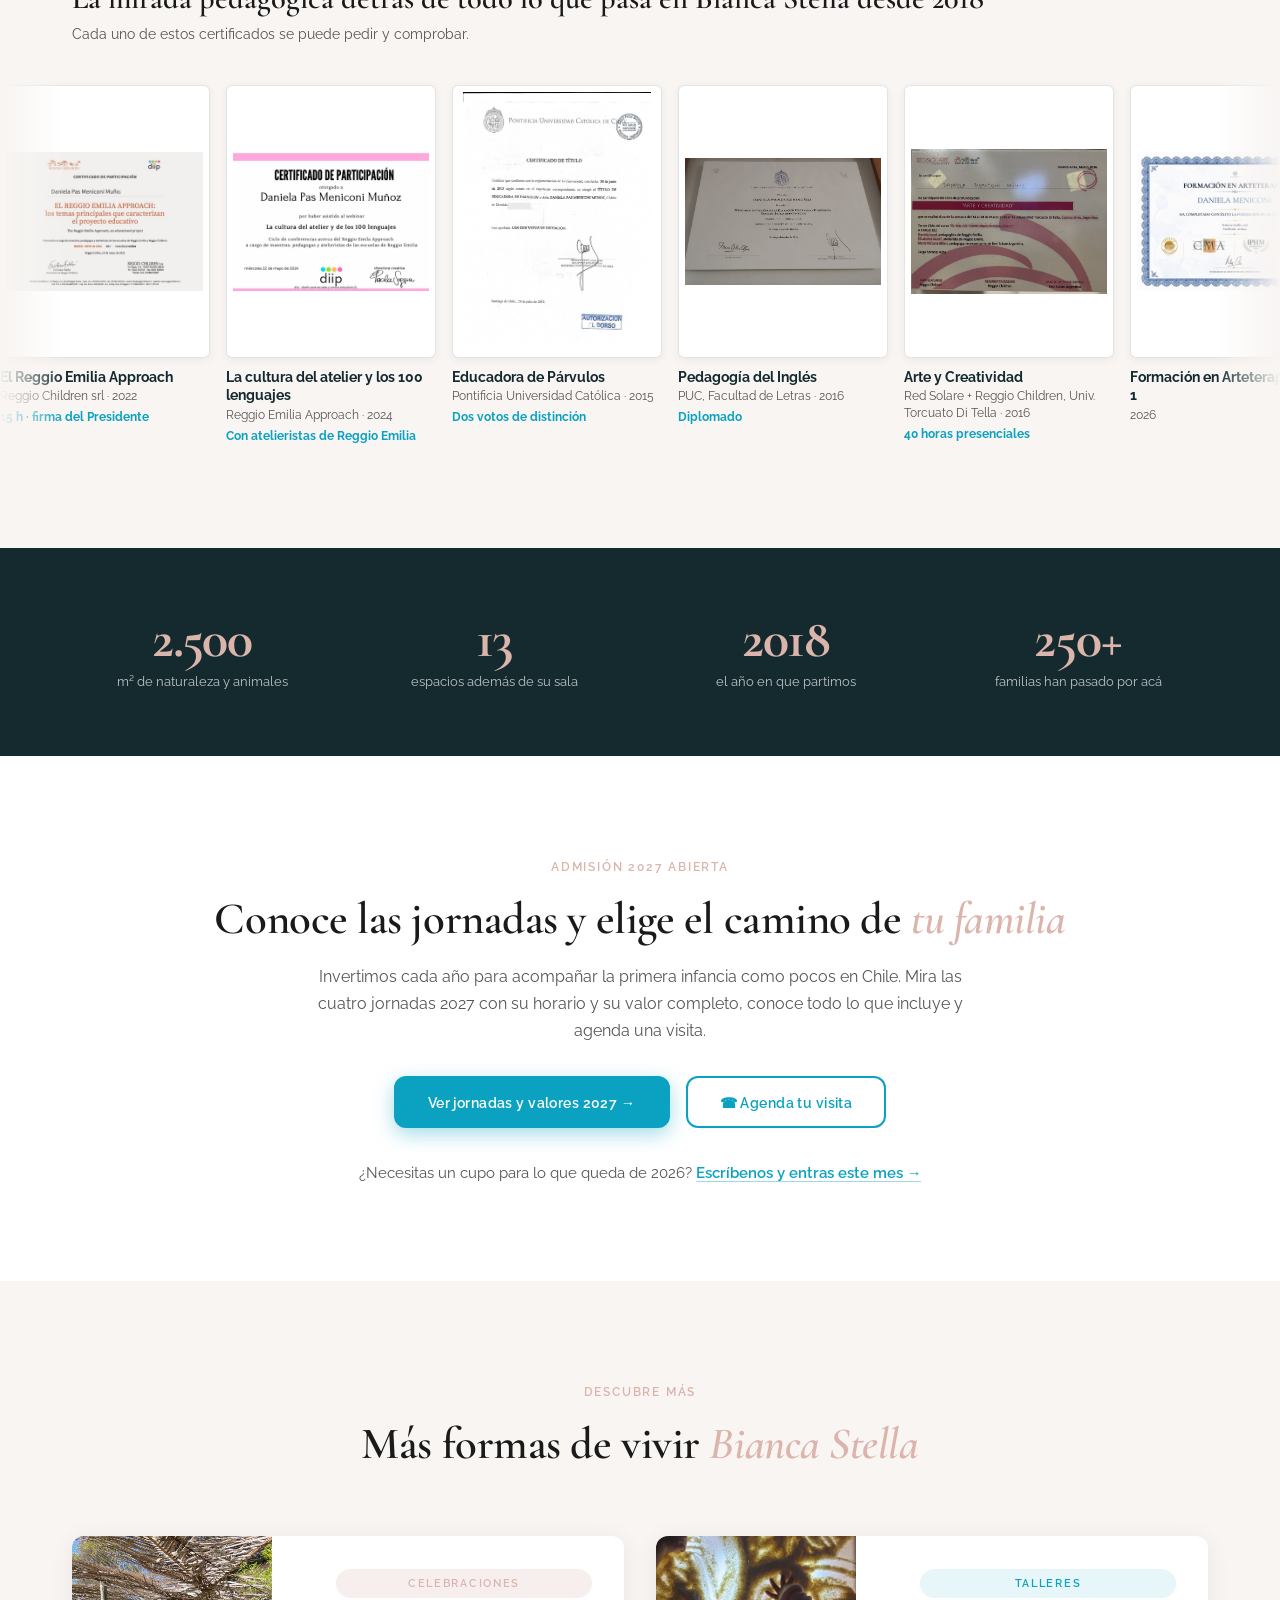
==== commit 5c20033f: "Patios: "de construcción" (era gris) y "de neumáticos" (era amarillo), sin el velero Co-Authored-By:" ====
--- a/index.html
+++ b/index.html
@@ -283,16 +283,16 @@
           <figcaption><span class="pt-nombre">Patio rojo</span><span class="pt-desc">Torre de madera, arenero y cama elástica, bajo el árbol grande.</span></figcaption>
         </figure>
         <figure class="patio">
-          <img src="img/ext-patio-amarillo.jpg" alt="Patio amarillo de Bianca Stella" loading="lazy">
-          <figcaption><span class="pt-nombre">Patio amarillo</span><span class="pt-desc">Un velero de verdad varado en la arena, neumáticos y camiones.</span></figcaption>
+          <img src="img/ext-patio-amarillo.jpg" alt="Patio de neumáticos de Bianca Stella" loading="lazy">
+          <figcaption><span class="pt-nombre">Patio de neumáticos</span><span class="pt-desc">Neumáticos y camiones en la arena: como el Atelier del Cuerpo, pero al aire libre.</span></figcaption>
         </figure>
         <figure class="patio">
           <img src="img/ext-patio-verde.jpg" alt="Patio verde de Bianca Stella" loading="lazy">
           <figcaption><span class="pt-nombre">Patio verde</span><span class="pt-desc">Pasto y sombra frente a la casona. El de las construcciones grandes y los proyectos colectivos.</span></figcaption>
         </figure>
         <figure class="patio">
-          <img src="img/ext-patio-gris.jpg" alt="Patio gris de Bianca Stella" loading="lazy">
-          <figcaption><span class="pt-nombre">Patio gris</span><span class="pt-desc">Empedrado, con casa de dos pisos y mesa puesta. Juego simbólico a cielo abierto.</span></figcaption>
+          <img src="img/ext-patio-gris.jpg" alt="Patio de construcción de Bianca Stella" loading="lazy">
+          <figcaption><span class="pt-nombre">Patio de construcción</span><span class="pt-desc">Empedrado, con casa de dos pisos y mesa puesta. Juego simbólico a cielo abierto.</span></figcaption>
         </figure>
         <figure class="patio">
           <img src="img/ext-huerto-ext.jpg" alt="Huerto de Bianca Stella" loading="lazy">
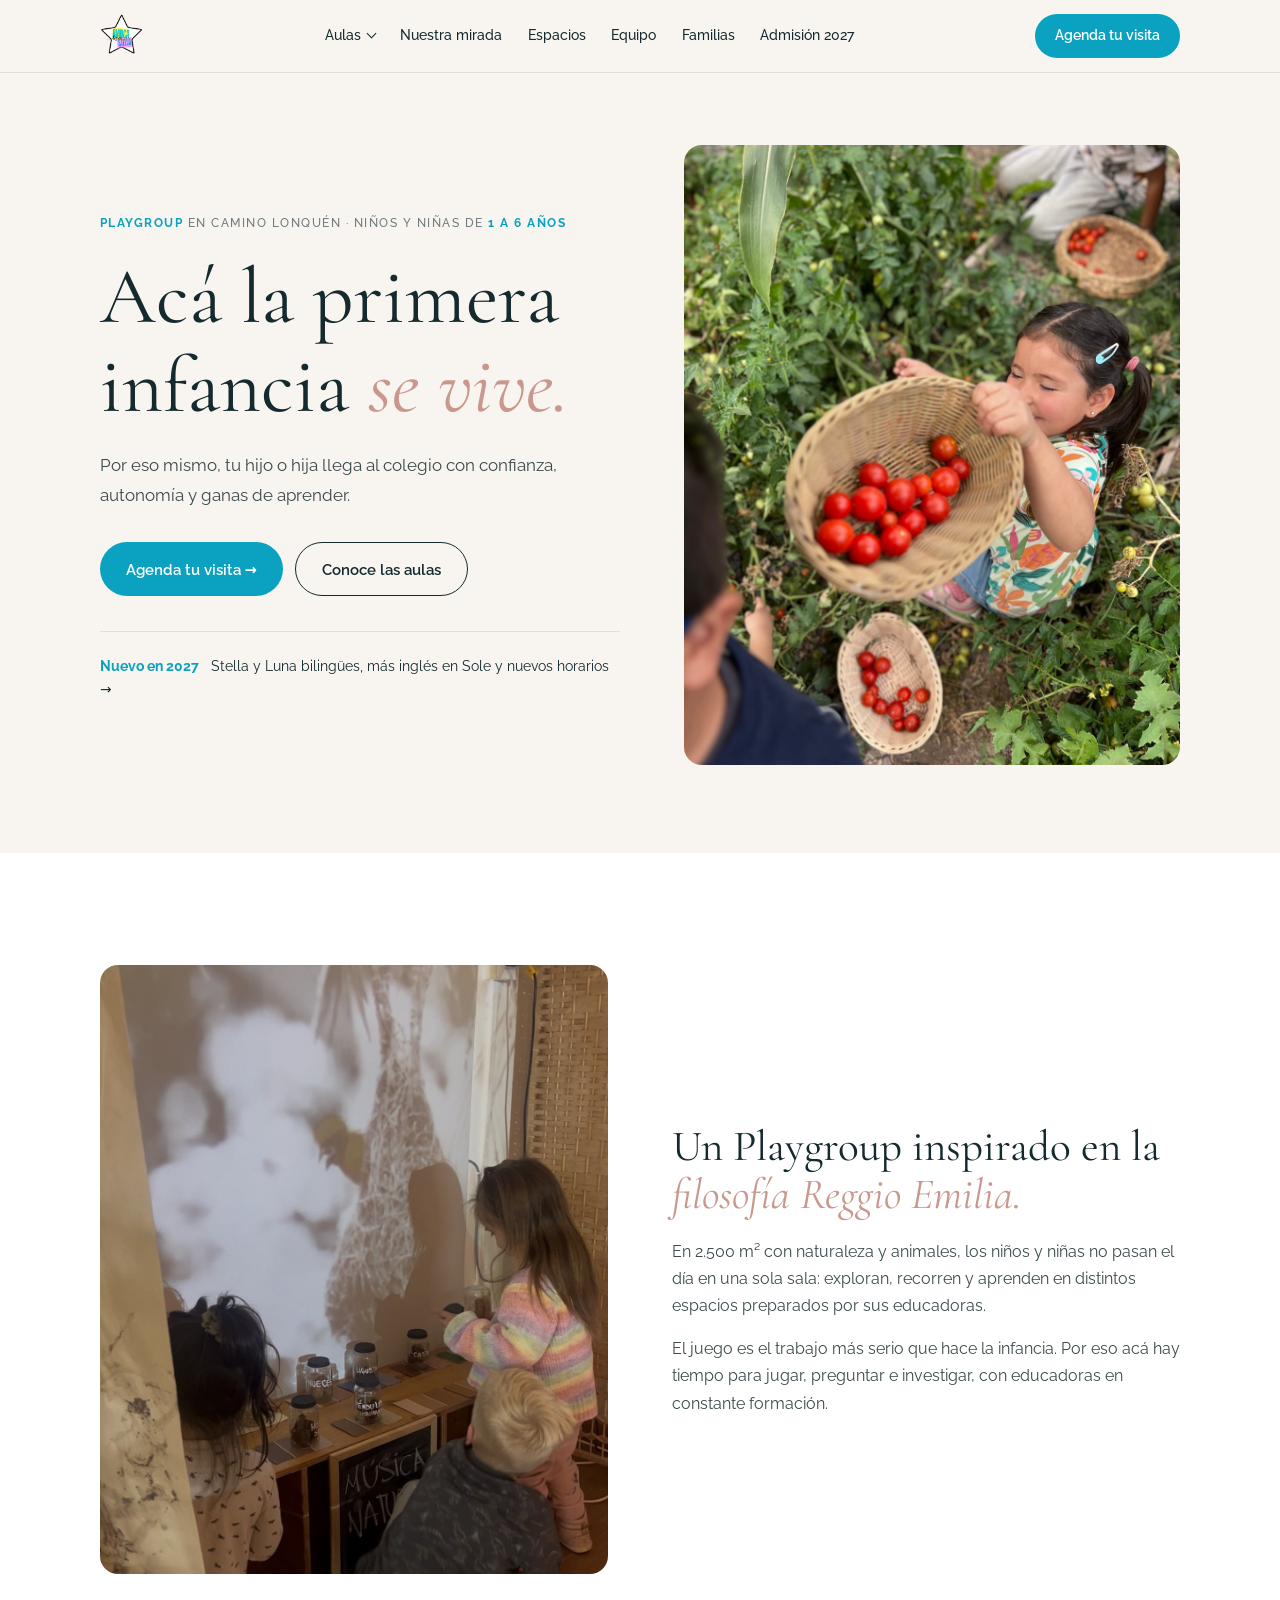
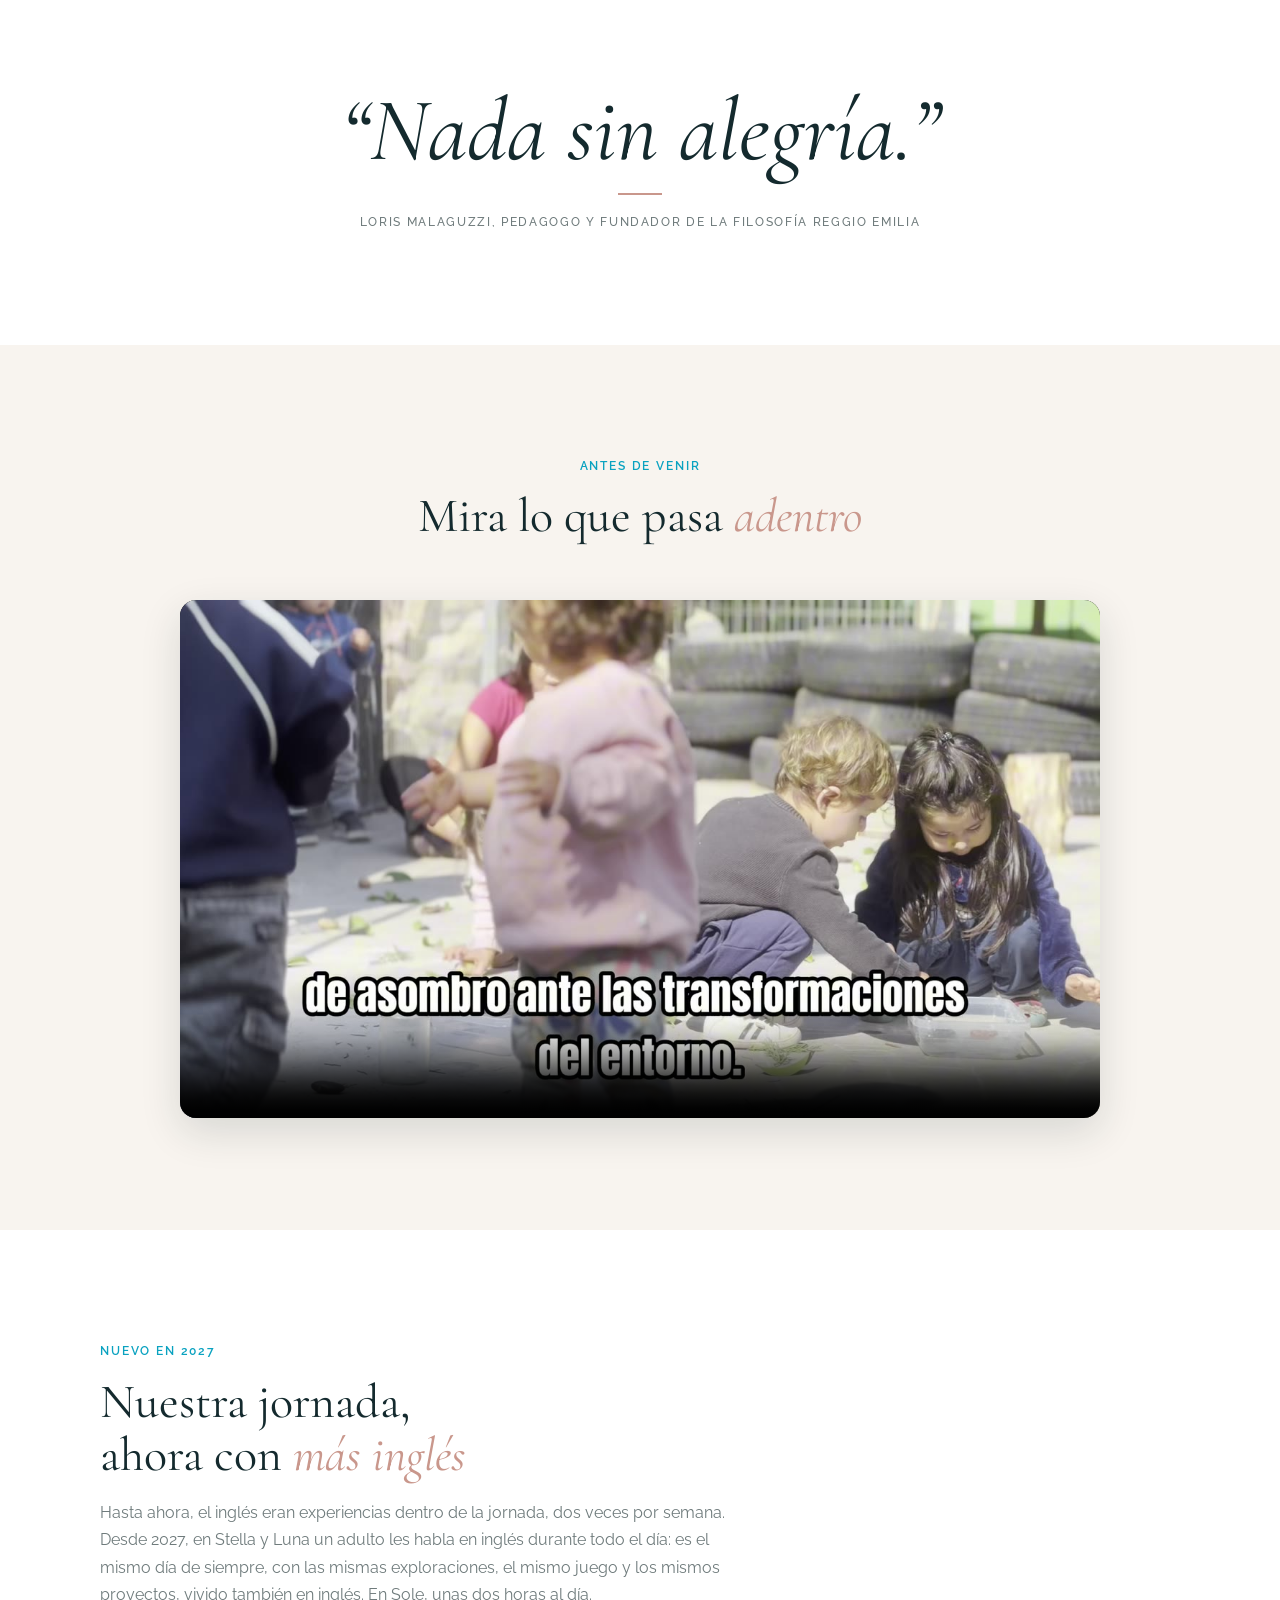
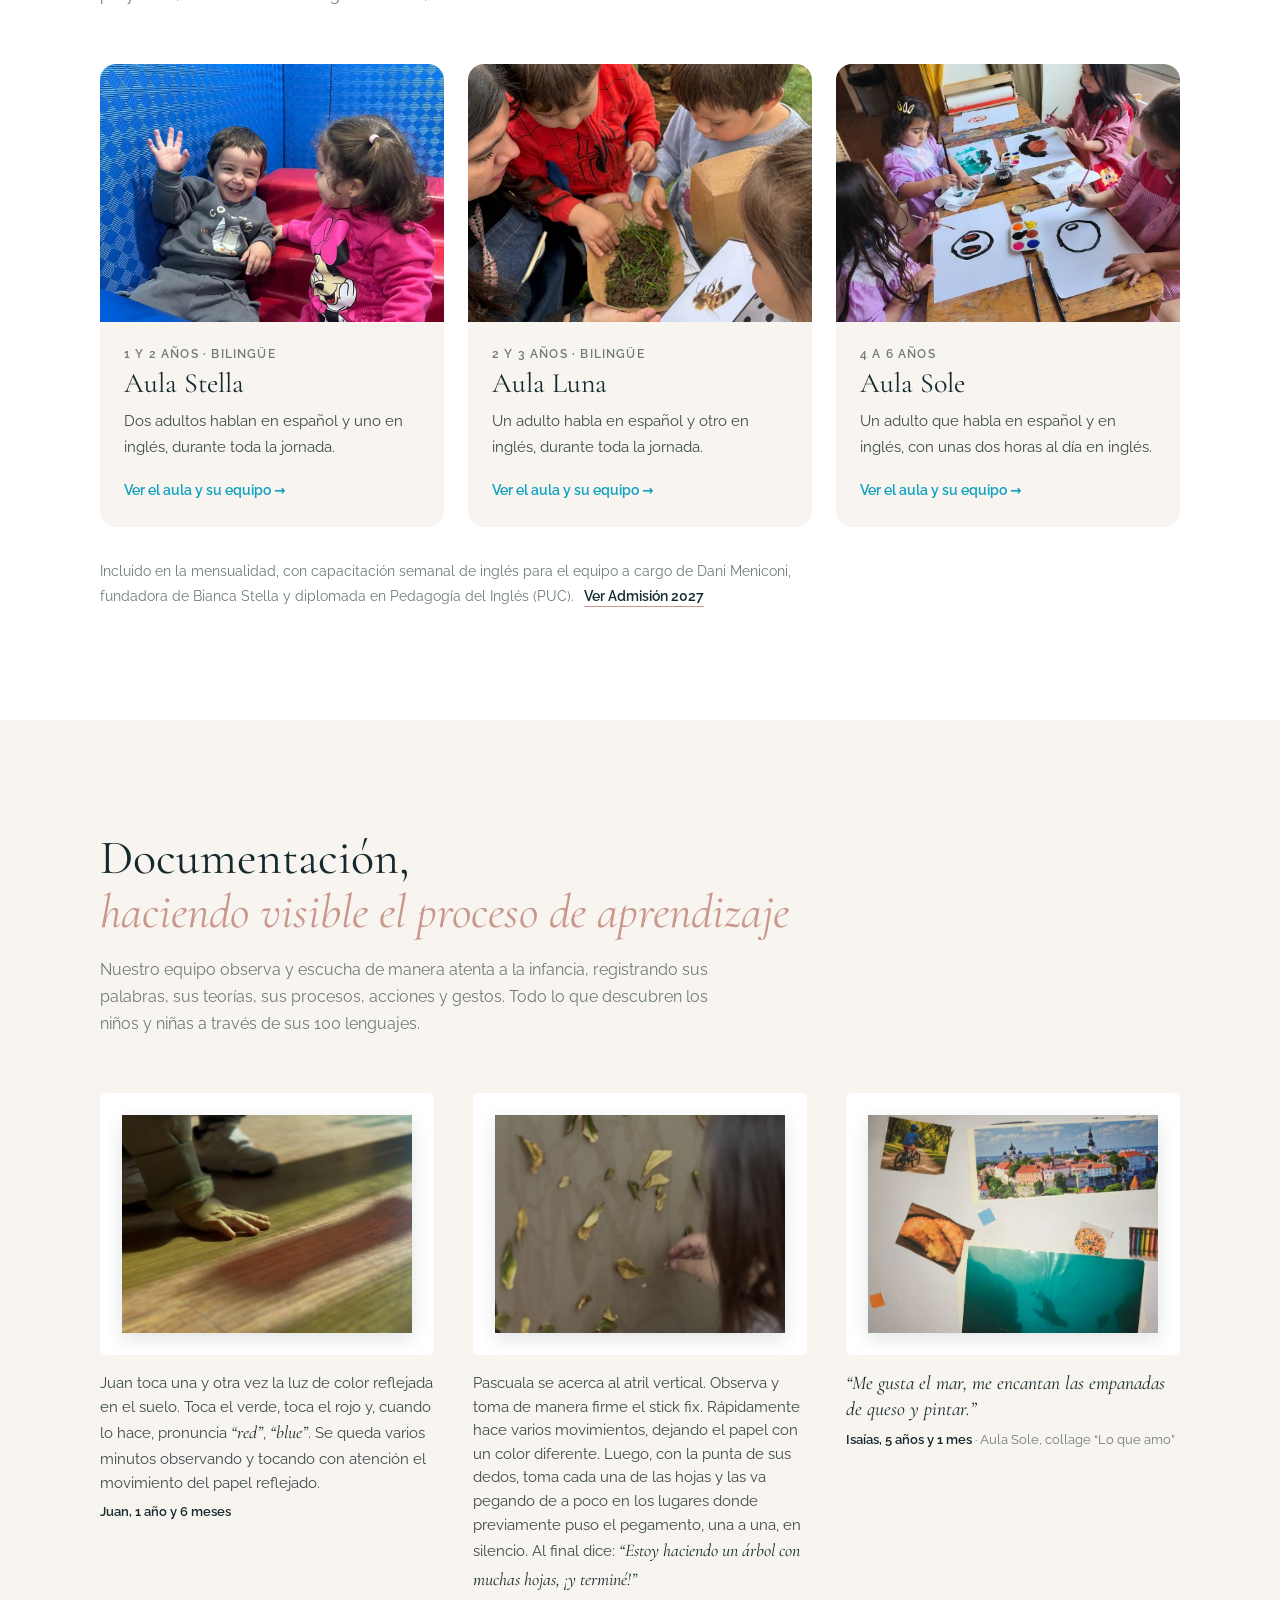
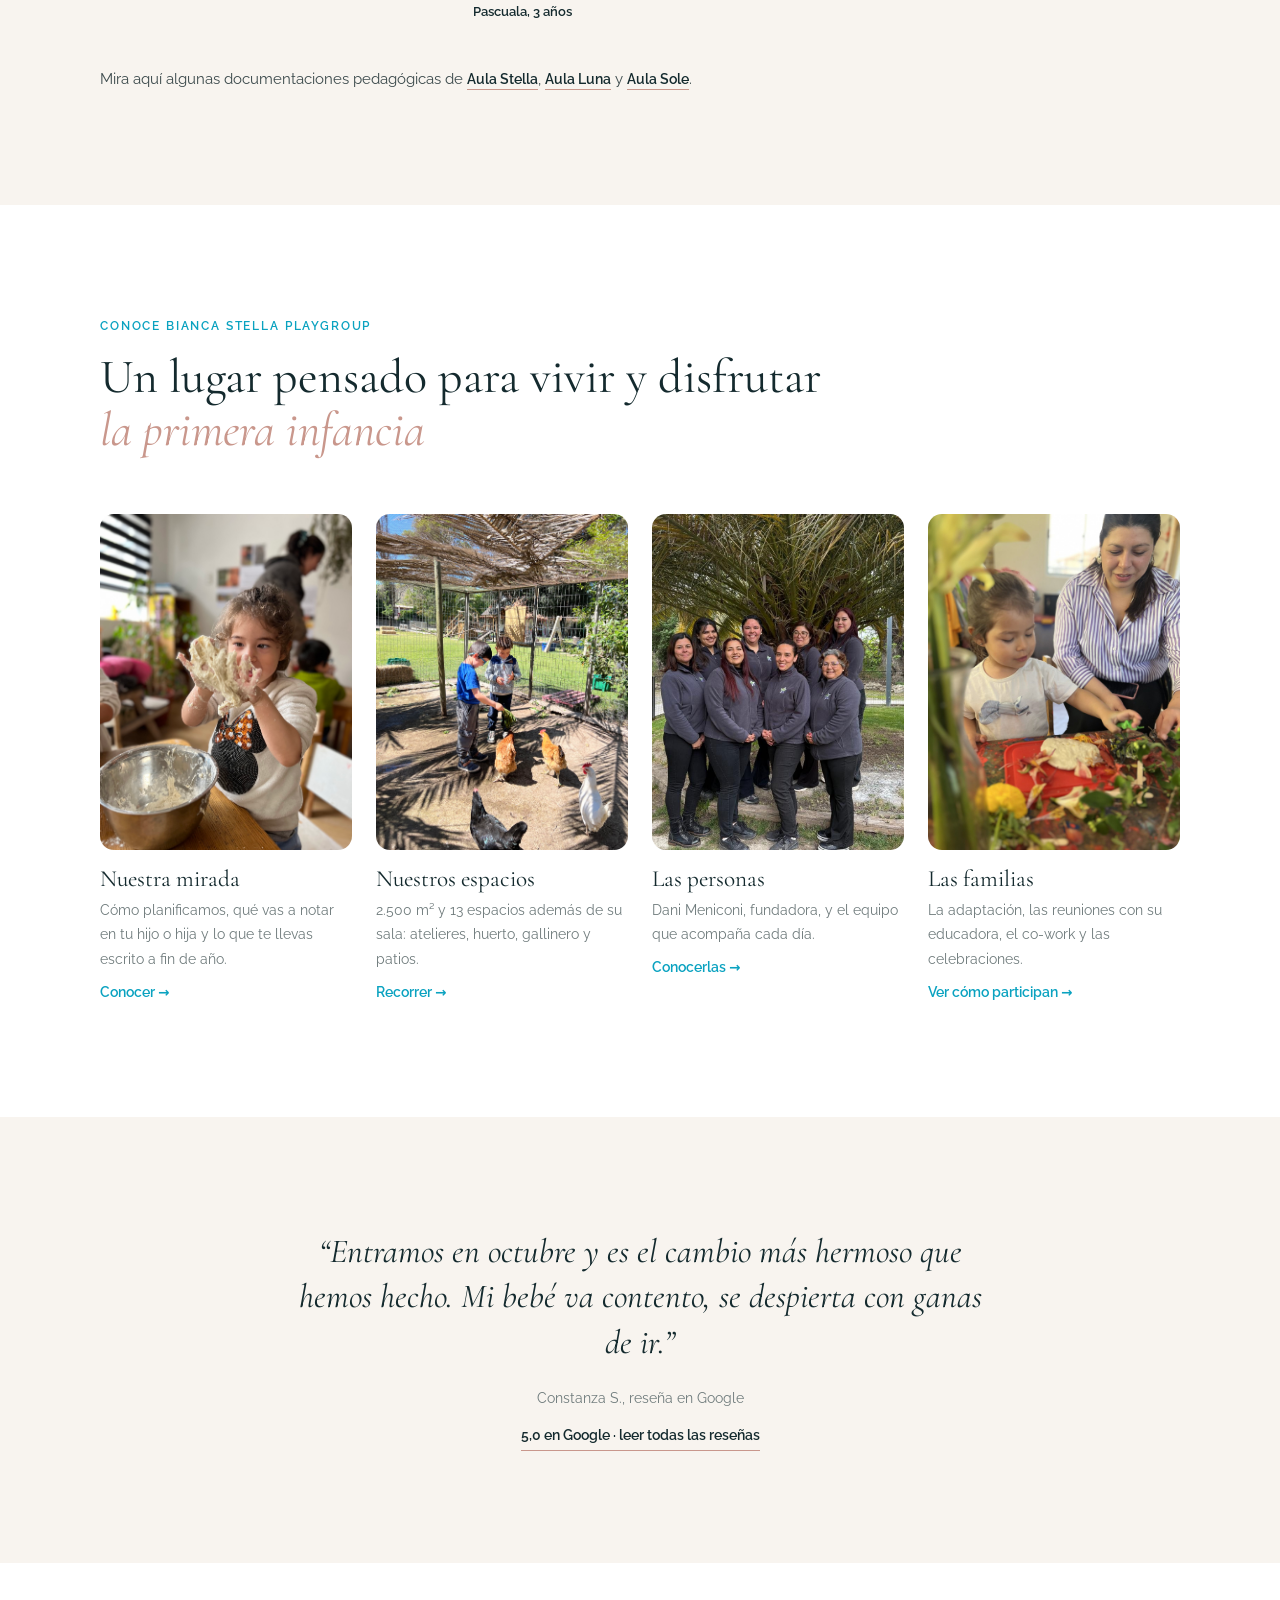
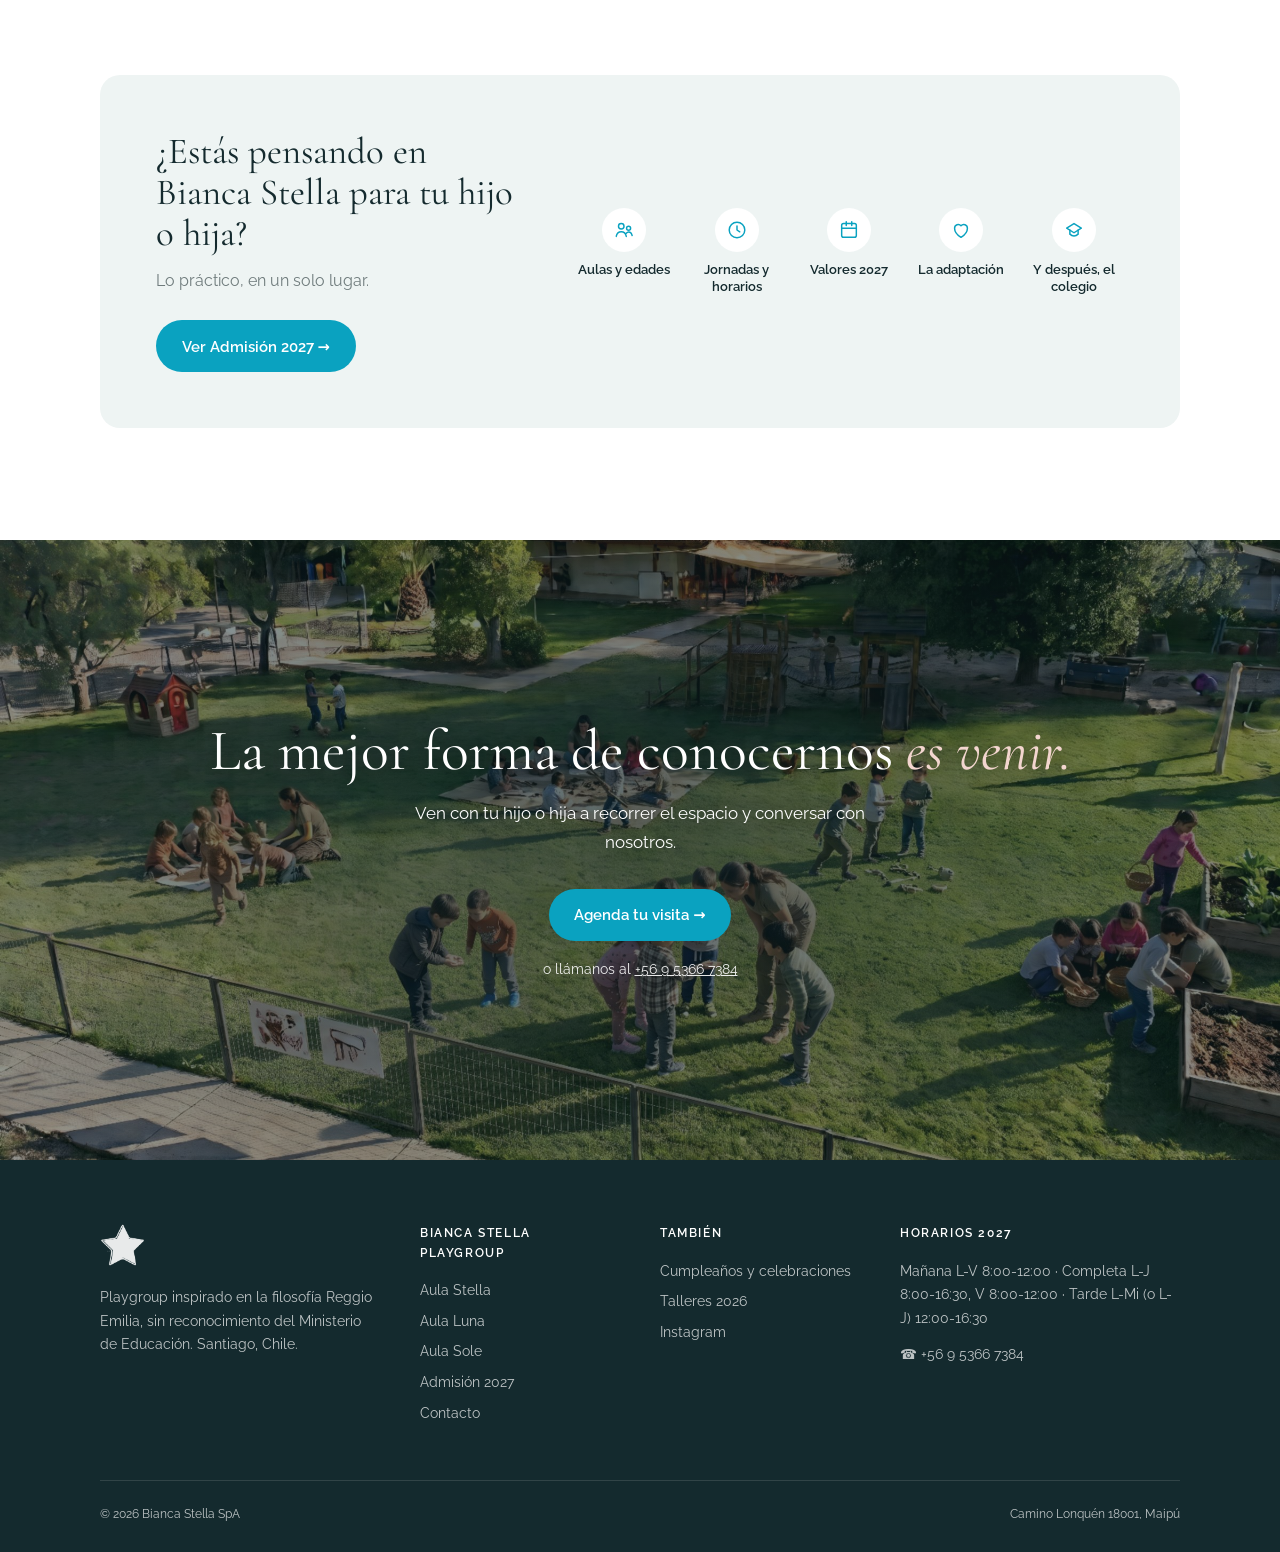
==== commit 2a69d79d: "Rediseño: home como puerta + Nuestra mirada, Espacios, Equipo y Familias - Home más corta (de ~3.000" ====
--- a/index.html
+++ b/index.html
@@ -1,1139 +1,566 @@
 <!DOCTYPE html>
 <html lang="es">
 <head>
-  <meta charset="UTF-8">
-  <meta name="viewport" content="width=device-width, initial-scale=1.0">
-  <title>Bianca Stella Playgroup — Pensamiento crítico, autonomía y confianza, de 1 a 6 años</title>
-  <meta name="description" content="Acá la primera infancia se vive. Por eso mismo llegan al colegio con pensamiento crítico, autonomía y confianza. Playgroup en 2.500m² con naturaleza y animales. De 1 a 6 años, inspirado en la filosofía Reggio Emilia. Maipú, Santiago.">
-  <meta property="og:title" content="Bianca Stella Playgroup: acá la primera infancia se vive">
-  <meta property="og:description" content="Pensamiento crítico, autonomía, confianza, naturaleza, vínculo e inglés. Porque la infancia no aprende repitiendo sentados ni rellenando fichas: aprende viviendo y jugando, con educadoras en constante formación.">
-  <meta property="og:image" content="img/hero.jpg">
-  <meta property="og:url" content="https://biancastella.cl">
-  <meta property="og:type" content="website">
-  <link rel="icon" href="img/logo_bs.png" type="image/png">
-  <link rel="preconnect" href="https://fonts.googleapis.com">
-  <link rel="preconnect" href="https://fonts.gstatic.com" crossorigin>
-  <link href="https://fonts.googleapis.com/css2?family=Cormorant+Garamond:ital,wght@0,400;0,600;0,700;1,400&family=Raleway:wght@300;400;500;600;700&display=swap" rel="stylesheet">
-  <link rel="stylesheet" href="css/styles.css?v=20261021d">
-  <!-- Google Tag Manager -->
-  <script>(function(w,d,s,l,i){w[l]=w[l]||[];w[l].push({'gtm.start':new Date().getTime(),event:'gtm.js'});var f=d.getElementsByTagName(s)[0],j=d.createElement(s),dl=l!='dataLayer'?'&l='+l:'';j.async=true;j.src='https://www.googletagmanager.com/gtm.js?id='+i+dl;f.parentNode.insertBefore(j,f);})(window,document,'script','dataLayer','GTM-PHJHM3W');</script>
+<meta charset="UTF-8">
+<meta name="viewport" content="width=device-width, initial-scale=1.0">
+<title>Bianca Stella Playgroup: acá la primera infancia se vive</title>
+<meta name="description" content="Playgroup inspirado en la filosofía Reggio Emilia en Camino Lonquén, Maipú. Niños y niñas de 1 a 6 años, 2.500 m² con naturaleza y animales. Desde 2027, Stella y Luna bilingües.">
+<meta property="og:title" content="Bianca Stella Playgroup: acá la primera infancia se vive">
+<meta property="og:description" content="Playgroup inspirado en la filosofía Reggio Emilia, de 1 a 6 años, en Camino Lonquén. Nada sin alegría.">
+<meta property="og:image" content="https://biancastella.cl/img/n_tomates.jpg">
+<meta property="og:url" content="https://biancastella.cl">
+<meta property="og:type" content="website">
+<link rel="canonical" href="https://biancastella.cl/">
+<link rel="icon" href="img/logo_bs.png" type="image/png">
+<link rel="preconnect" href="https://fonts.googleapis.com">
+<link rel="preconnect" href="https://fonts.gstatic.com" crossorigin>
+<link href="https://fonts.googleapis.com/css2?family=Cormorant+Garamond:ital,wght@0,400;0,500;0,600;1,400;1,500&family=Raleway:wght@400;500;600&display=swap" rel="stylesheet">
+<style>
+:root{
+  --fondo:#f8f4ef;
+  --blanco:#ffffff;
+  --suave:#eef4f3;
+  --verde:#142a2e;
+  --texto:#3c4a4c;
+  --tenue:#6f7b7c;
+  --linea:#e4ddd5;
+  --turquesa:#0AA2C0;
+  --turquesa-hover:#0890ab;
+  --rosa:#c9978c;
+  --display:'Cormorant Garamond',Georgia,serif;
+  --body:'Raleway',system-ui,sans-serif;
+  --ancho:1160px;
+  --gutter:clamp(16px,4vw,40px);
+}
+*{box-sizing:border-box;margin:0;padding:0}
+html{scroll-behavior:smooth}
+body{font-family:var(--body);color:var(--texto);background:var(--blanco);font-size:16px;line-height:1.7;-webkit-font-smoothing:antialiased}
+img{display:block;max-width:100%}
+a{color:inherit}
+.contenedor{max-width:var(--ancho);margin:0 auto;padding:0 var(--gutter)}
+h1,h2,h3{font-family:var(--display);font-weight:400;color:var(--verde);line-height:1.12}
+h1 em,h2 em{font-style:italic;color:var(--rosa)}
+.eyebrow{display:block;font-size:.72rem;letter-spacing:.16em;text-transform:uppercase;color:var(--turquesa);font-weight:600;margin-bottom:.9rem}
+.seccion{padding:clamp(64px,9vw,112px) 0}
+.seccion--fondo{background:var(--fondo)}
+.cabecera{max-width:640px;margin-bottom:clamp(32px,5vw,56px)}
+.cabecera h2{font-size:clamp(2rem,4vw,3rem)}
+.cabecera p{margin-top:1rem;color:var(--tenue)}
+.cabecera--ancha{max-width:none}
+.cabecera--ancha p{max-width:640px}
+.btn{display:inline-flex;align-items:center;justify-content:center;gap:.5rem;white-space:nowrap;padding:.85rem 1.6rem;border-radius:999px;font-weight:600;font-size:.92rem;text-decoration:none;transition:background .2s,color .2s,border-color .2s}
+.btn-primario{background:var(--turquesa);color:#fff}
+.btn-primario:hover{background:var(--turquesa-hover)}
+.btn-borde{border:1.5px solid var(--verde);color:var(--verde)}
+.btn-borde:hover{background:var(--verde);color:#fff}
+.link{font-weight:600;font-size:.9rem;color:var(--verde);text-decoration:none;border-bottom:1.5px solid var(--rosa);padding-bottom:2px}
+.link:hover{color:var(--turquesa);border-color:var(--turquesa)}
+
+/* Nav */
+.nav{position:sticky;top:0;z-index:50;background:rgba(248,244,239,.94);backdrop-filter:blur(8px);border-bottom:1px solid var(--linea)}
+.nav .contenedor{display:flex;align-items:center;justify-content:space-between;height:72px;gap:1rem}
+.nav-logo img{height:44px;width:auto}
+.nav-links{display:flex;align-items:center;gap:1.6rem;font-size:.88rem;font-weight:500}
+.nav-links > a,.nav-drop > button{text-decoration:none;color:var(--verde);background:none;border:0;font:inherit;cursor:pointer;padding:.4rem 0}
+.nav-links > a:hover,.nav-drop > button:hover{color:var(--turquesa)}
+.nav-drop{position:relative}
+.nav-drop > button::after{content:'';display:inline-block;width:6px;height:6px;border-right:1.5px solid currentColor;border-bottom:1.5px solid currentColor;transform:rotate(45deg);margin:0 0 3px 7px}
+.nav-drop-menu{position:absolute;top:100%;left:-1rem;background:#fff;border:1px solid var(--linea);border-radius:12px;padding:.5rem;min-width:200px;box-shadow:0 10px 30px rgba(20,42,46,.08);opacity:0;visibility:hidden;transform:translateY(6px);transition:all .18s}
+.nav-drop:hover .nav-drop-menu,.nav-drop:focus-within .nav-drop-menu{opacity:1;visibility:visible;transform:none}
+.nav-drop-menu a{display:block;padding:.55rem .8rem;border-radius:8px;text-decoration:none;color:var(--verde)}
+.nav-drop-menu a span{display:block;font-size:.75rem;color:var(--tenue)}
+.nav-drop-menu a:hover{background:var(--fondo)}
+.nav-cta{padding:.65rem 1.25rem;font-size:.85rem}
+.nav-toggle{display:none;background:none;border:0;width:40px;height:40px;cursor:pointer;position:relative}
+.nav-toggle span{position:absolute;left:9px;right:9px;height:1.5px;background:var(--verde);transition:transform .2s,opacity .2s}
+.nav-toggle span:nth-child(1){top:13px}.nav-toggle span:nth-child(2){top:19px}.nav-toggle span:nth-child(3){top:25px}
+.nav-abierto .nav-toggle span:nth-child(1){transform:translateY(6px) rotate(45deg)}
+.nav-abierto .nav-toggle span:nth-child(2){opacity:0}
+.nav-abierto .nav-toggle span:nth-child(3){transform:translateY(-6px) rotate(-45deg)}
+.nav-movil{display:none}
+
+/* Hero */
+.hero{background:var(--fondo)}
+.hero .contenedor{display:grid;grid-template-columns:1.05fr 1fr;gap:clamp(32px,5vw,72px);align-items:center;padding-top:clamp(40px,6vw,72px);padding-bottom:clamp(48px,7vw,88px)}
+.hero-kicker{font-size:.78rem;letter-spacing:.12em;text-transform:uppercase;color:var(--tenue);font-weight:500}
+.hero-kicker b{color:var(--turquesa);font-weight:700}
+.hero h1{font-size:clamp(2.8rem,6.2vw,5rem);margin:1.1rem 0 1.3rem}
+.hero-claim{font-size:1.08rem;max-width:30rem}
+.hero-acciones{display:flex;flex-wrap:wrap;gap:.8rem;margin-top:2rem}
+.hero-nuevo{display:block;margin-top:2.2rem;font-size:.86rem;color:var(--verde);text-decoration:none;padding-top:1.4rem;border-top:1px solid var(--linea)}
+.hero-nuevo strong{color:var(--turquesa);margin-right:.5rem}
+.hero-nuevo:hover span{text-decoration:underline}
+.hero-foto{position:relative}
+.hero-foto img{width:100%;aspect-ratio:4/5;object-fit:cover;border-radius:18px}
+
+/* Lema */
+.lema{text-align:center;margin-top:clamp(64px,9vw,112px)}
+.lema blockquote{font-family:var(--display);font-style:italic;font-size:clamp(2.8rem,8vw,5.6rem);line-height:1;color:var(--verde)}
+.lema figcaption{margin-top:1.1rem;font-size:.74rem;letter-spacing:.14em;text-transform:uppercase;color:var(--tenue);font-weight:500}
+.lema figcaption::before{content:'';display:block;width:44px;height:1.5px;background:var(--rosa);margin:0 auto 1.1rem}
+
+/* Intro */
+.intro{display:grid;grid-template-columns:1fr 1fr;gap:clamp(28px,5vw,72px);align-items:center}
+.intro-foto img{width:100%;aspect-ratio:5/6;object-fit:cover;border-radius:18px}
+.intro h2{font-size:clamp(1.9rem,3.6vw,2.7rem);margin-bottom:1.2rem}
+.intro p + p{margin-top:1rem}
+
+/* Video */
+.video-cabecera{text-align:center;margin-left:auto;margin-right:auto}
+.video-marco{max-width:920px;margin:0 auto;border-radius:16px;overflow:hidden;background:#000;box-shadow:0 14px 40px rgba(20,42,46,.14)}
+.video-marco video{display:block;width:100%;height:auto}
+
+/* Aulas e inglés */
+.aulas{display:grid;grid-template-columns:repeat(3,1fr);gap:24px}
+.aula{background:#fff;border-radius:16px;overflow:hidden;display:flex;flex-direction:column;text-decoration:none;transition:transform .25s}
+.aula:hover{transform:translateY(-4px)}
+.aula img{width:100%;aspect-ratio:4/3;object-fit:cover}
+.aula-texto{padding:1.4rem 1.5rem 1.6rem;display:flex;flex-direction:column;flex:1}
+.aula-edad{font-size:.74rem;letter-spacing:.1em;text-transform:uppercase;color:var(--tenue);font-weight:600}
+.aula h3{font-size:1.75rem;margin:.25rem 0 .6rem}
+.aula p{font-size:.95rem}
+.aula .mas{margin-top:auto;padding-top:1.1rem;font-size:.85rem;font-weight:600;color:var(--turquesa)}
+.nota{margin-top:2rem;font-size:.9rem;color:var(--tenue);max-width:720px}
+.nota a{margin-left:.4rem}
+
+/* Contraste de tarjetas según el fondo de la sección */
+.seccion:not(.seccion--fondo) .aula{background:var(--fondo)}
+.seccion--fondo .obra{background:#fff}
+
+/* Voces */
+.voces{display:grid;grid-template-columns:repeat(3,1fr);gap:clamp(20px,3vw,40px)}
+.obra{background:var(--fondo);padding:clamp(14px,2vw,22px);border-radius:6px}
+.obra img{width:100%;aspect-ratio:4/3;object-fit:cover;box-shadow:0 6px 18px rgba(20,42,46,.12)}
+.voz blockquote{font-family:var(--display);font-style:italic;font-size:1.22rem;line-height:1.3;color:var(--verde);margin:1rem 0 .45rem}
+.voz blockquote.observacion{font-family:var(--body);font-style:normal;font-size:.92rem;line-height:1.6;color:var(--texto)}
+.voz blockquote.observacion em{font-family:var(--display);font-size:1.12rem;color:var(--verde)}
+.voz figcaption{font-size:.82rem;color:var(--tenue)}
+.voz figcaption strong{color:var(--verde);font-weight:600}
+.voces-pie{margin-top:clamp(28px,4vw,44px);font-size:.95rem}
+.voces-pie a{white-space:nowrap}
+
+/* Puertas */
+.puertas{display:grid;grid-template-columns:repeat(4,1fr);gap:24px}
+.puerta{text-decoration:none;display:block}
+.puerta-foto{overflow:hidden;border-radius:14px}
+.puerta img{width:100%;aspect-ratio:3/4;object-fit:cover;transition:transform .5s}
+.puerta:hover img{transform:scale(1.04)}
+.puerta h3{font-size:1.45rem;margin:1rem 0 .35rem}
+.puerta p{font-size:.9rem;color:var(--tenue)}
+.puerta .mas{display:inline-block;margin-top:.6rem;font-size:.85rem;font-weight:600;color:var(--turquesa)}
+
+/* Testimonio */
+.testimonio{max-width:780px;margin:0 auto;text-align:center}
+.testimonio blockquote{font-family:var(--display);font-style:italic;font-size:clamp(1.5rem,2.8vw,2.1rem);line-height:1.35;color:var(--verde)}
+.testimonio p{margin-top:1.4rem;font-size:.85rem;color:var(--tenue)}
+.testimonio .google{display:inline-block;margin-top:.8rem}
+
+/* Info práctica */
+.info{background:var(--suave);border-radius:20px;padding:clamp(28px,5vw,56px);display:grid;grid-template-columns:1fr 1.5fr;gap:clamp(24px,4vw,56px);align-items:center}
+.info h2{font-size:clamp(1.7rem,3vw,2.3rem)}
+.info > div > p{margin:.8rem 0 1.6rem;color:var(--tenue)}
+.info-items{display:grid;grid-template-columns:repeat(5,1fr);gap:12px}
+.info-item{display:flex;flex-direction:column;align-items:center;text-align:center;gap:.6rem;text-decoration:none;font-size:.82rem;font-weight:600;color:var(--verde);line-height:1.3;padding:.6rem .2rem;border-radius:12px}
+.info-item:hover{background:rgba(255,255,255,.7)}
+.info-item svg{width:44px;height:44px;padding:11px;border-radius:50%;background:#fff;stroke:var(--turquesa);fill:none;stroke-width:1.6;stroke-linecap:round;stroke-linejoin:round}
+
+/* Cierre */
+.cierre{position:relative;min-height:620px;display:flex;align-items:center;justify-content:center;text-align:center;color:#fff;overflow:hidden}
+.cierre img{position:absolute;inset:0;width:100%;height:100%;object-fit:cover;object-position:center 60%}
+.cierre::after{content:'';position:absolute;inset:0;background:radial-gradient(ellipse at center,rgba(14,34,37,.68),rgba(14,34,37,.42))}
+.cierre h2,.cierre p{text-shadow:0 1px 18px rgba(0,0,0,.35)}
+.cierre .contenedor{position:relative;z-index:1}
+.cierre h2{color:#fff;font-size:clamp(2.2rem,5vw,3.6rem)}
+.cierre h2 em{color:#f3d6cf}
+.cierre p{margin:1rem auto 2rem;max-width:32rem;font-size:1.05rem}
+.cierre small{display:block;margin-top:1.1rem;font-size:.85rem;opacity:.9}
+.cierre small a{color:#fff}
+
+/* Footer */
+.footer{background:var(--verde);color:rgba(255,255,255,.72);font-size:.86rem;padding:64px 0 28px}
+.footer-grid{display:grid;grid-template-columns:1.4fr 1fr 1fr 1.4fr;gap:40px}
+.footer img{height:46px;width:auto;margin-bottom:1rem;filter:brightness(0) invert(1);opacity:.9}
+.footer h4{font-size:.72rem;letter-spacing:.14em;text-transform:uppercase;color:#fff;margin-bottom:1rem;font-weight:600}
+.footer ul{list-style:none}
+.footer li{margin-bottom:.45rem}
+.footer a{text-decoration:none}
+.footer a:hover{color:#fff}
+.footer-pie{display:flex;justify-content:space-between;flex-wrap:wrap;gap:.6rem;margin-top:48px;padding-top:22px;border-top:1px solid rgba(255,255,255,.12);font-size:.78rem}
+
+/* Solo para la maqueta */
+.maqueta-sello{position:fixed;left:16px;bottom:16px;z-index:60;background:var(--verde);color:#fff;font-size:.78rem;padding:.55rem .95rem;border-radius:999px;box-shadow:0 6px 20px rgba(0,0,0,.18)}
+.maqueta-sello a{color:#9fe3f0;margin-left:.4rem}
+.maqueta-sello button{background:none;border:0;color:#fff;opacity:.7;margin-left:.6rem;cursor:pointer;font-size:1rem;line-height:1}
+.maqueta-aviso{position:fixed;left:50%;bottom:72px;transform:translate(-50%,20px);z-index:61;background:#fff;color:var(--verde);border:1px solid var(--linea);font-size:.88rem;padding:.8rem 1.1rem;border-radius:12px;box-shadow:0 10px 30px rgba(0,0,0,.12);opacity:0;pointer-events:none;transition:all .25s;max-width:calc(100% - 32px);text-align:center}
+.maqueta-aviso.visible{opacity:1;transform:translate(-50%,0)}
+
+/* Responsive */
+@media (max-width:1020px){
+  .nav-links{display:none}
+  .nav-toggle{display:block}
+  .nav-movil{display:none;background:var(--fondo);border-bottom:1px solid var(--linea);padding:.5rem var(--gutter) 1.4rem}
+  .nav-abierto + .nav-movil{display:block}
+  .nav-movil a{display:block;padding:.7rem 0;text-decoration:none;color:var(--verde);font-weight:500;border-bottom:1px solid var(--linea)}
+  .nav-movil .sub{padding-left:1rem;font-size:.92rem;color:var(--texto)}
+  .nav-movil .btn{display:flex;justify-content:center;margin-top:1rem;border:0;color:#fff}
+  .nav-movil{position:sticky;top:72px;z-index:49}
+  .puertas{grid-template-columns:repeat(2,1fr)}
+  .info{grid-template-columns:1fr}
+}
+@media (max-width:760px){
+  .nav .contenedor{height:64px}
+  .nav-logo img{height:38px}
+  .nav-cta{padding:.55rem 1rem;font-size:.8rem}
+  .nav-movil{top:64px}
+  .hero .contenedor{grid-template-columns:1fr;padding-top:28px}
+  .hero-foto{order:-1}
+  .hero-foto img{aspect-ratio:4/3;border-radius:14px}
+  .hero h1{margin:.7rem 0 .9rem}
+  .hero-acciones .btn{flex:1 1 0;padding:.85rem 1rem}
+  .hero-nuevo{margin-top:1.5rem;padding-top:1.1rem}
+  .intro{grid-template-columns:1fr;gap:1.4rem}
+  .intro-foto img{border-radius:14px}
+  /* aulas y voces: carrusel horizontal en celular para no alargar la página */
+  .aulas,.voces{display:flex;overflow-x:auto;scroll-snap-type:x mandatory;gap:14px;margin:0 calc(-1 * var(--gutter));padding:0 var(--gutter) 6px;scrollbar-width:none}
+  .aulas::-webkit-scrollbar,.voces::-webkit-scrollbar{display:none}
+  .aula,.voz{flex:0 0 80%;scroll-snap-align:start}
+  .voz blockquote{font-size:1.15rem}
+  /* documentaciones: una debajo de otra en el celular, para leerlas completas */
+  .voces{display:grid;grid-template-columns:1fr;gap:40px;margin:0;padding:0;overflow:visible}
+  .voz{flex:none}
+  .voces + .desliza{display:none}
+  .desliza{display:block;font-size:.78rem;color:var(--tenue);margin-top:.8rem}
+  /* puertas: filas compactas */
+  .puertas{grid-template-columns:1fr;gap:0}
+  .puerta{display:grid;grid-template-columns:96px 1fr;gap:1rem;align-items:center;padding:14px 0;border-bottom:1px solid var(--linea)}
+  .puerta:first-child{border-top:1px solid var(--linea)}
+  .puerta img{aspect-ratio:1/1;border-radius:10px}
+  .puerta-foto{border-radius:10px}
+  .puerta h3{margin:0 0 .15rem;font-size:1.3rem}
+  .puerta p{font-size:.84rem;line-height:1.5}
+  .puerta .mas{display:none}
+  .info-items{grid-template-columns:1fr;gap:0}
+  .info-item{flex-direction:row;text-align:left;gap:.9rem;padding:.55rem 0;border-radius:0;font-size:.92rem}
+  .info-item svg{width:38px;height:38px;padding:9px;flex:0 0 auto}
+  .cierre{min-height:460px}
+  .footer-grid{grid-template-columns:1fr 1fr;gap:28px}
+  .footer-grid > div:first-child{grid-column:1 / -1}
+  .maqueta-sello{font-size:.72rem;left:10px;bottom:10px}
+}
+@media (min-width:761px){.desliza{display:none}}
+</style>
+<!-- Google Tag Manager -->
+<script>(function(w,d,s,l,i){w[l]=w[l]||[];w[l].push({'gtm.start':new Date().getTime(),event:'gtm.js'});var f=d.getElementsByTagName(s)[0],j=d.createElement(s),dl=l!='dataLayer'?'&l='+l:'';j.async=true;j.src='https://www.googletagmanager.com/gtm.js?id='+i+dl;f.parentNode.insertBefore(j,f);})(window,document,'script','dataLayer','GTM-PHJHM3W');</script>
   <script type="application/ld+json">
 {
-  "@context": "https://schema.org",
-  "@type": "LocalBusiness",
-  "name": "Bianca Stella Playgroup",
-  "description": "Proyecto para la primera infancia inspirado en la filosofía Reggio Emilia",
-  "url": "https://biancastella.cl",
-  "telephone": "+56953667384",
-  "address": {
-    "@type": "PostalAddress",
-    "streetAddress": "Camino Lonquén 18001",
-    "addressLocality": "Maipú",
-    "addressCountry": "CL"
-  },
-  "openingHours": ["Mo-We 08:00-15:45", "Th-Fr 08:00-12:00"],
-  "priceRange": "$199.000 - $469.000 CLP/mes"
+"@context": "https://schema.org",
+"@type": "LocalBusiness",
+"name": "Bianca Stella Playgroup",
+"description": "Proyecto para la primera infancia inspirado en la filosofía Reggio Emilia",
+"url": "https://biancastella.cl",
+"telephone": "+56953667384",
+"address": {
+  "@type": "PostalAddress",
+  "streetAddress": "Camino Lonquén 18001",
+  "addressLocality": "Maipú",
+  "addressCountry": "CL"
+},
+"openingHours": ["Mo-We 08:00-15:45", "Th-Fr 08:00-12:00"],
+"priceRange": "$199.000 - $469.000 CLP/mes"
 }
 </script>
 </head>
 <body>
 
-<!-- ============================================
-     Section 1: Navbar
-     ============================================ -->
-<nav class="navbar transparent">
-  <div class="container">
-    <a href="./" class="nav-logo"><img src="img/logo_bs.png" alt="Bianca Stella"></a>
+<!-- Nav: las aulas pasan al menú; Celebraciones y Talleres bajan al footer -->
+<nav class="nav" id="nav">
+  <div class="contenedor">
+    <a href="#" class="nav-logo"><img src="img/logo_bs.png" alt="Bianca Stella"></a>
     <div class="nav-links">
-      <a href="./">Inicio</a>
-      <a href="admision/">Admisión</a>
-      <a href="celebraciones/">Celebraciones</a>
-      <a href="talleres/">Talleres</a>
-      <a href="contacto/">Contacto</a>
-    </div>
-    <div class="nav-cta">
-      <a href="tel:+56953667384" class="nav-tel" aria-label="Llamar a Bianca Stella">&#9742; +56 9 5366 7384</a>
-      <a href="https://wa.me/56953667384?text=Hola%21%20Vengo%20del%20sitio%20de%20Bianca%20Stella%20y%20quiero%20agendar%20una%20visita." class="btn btn-primary" target="_blank" rel="noopener">Agenda tu visita</a>
-    </div>
-    <button class="nav-toggle" aria-label="Menú"><span></span><span></span><span></span></button>
+      <div class="nav-drop">
+        <button type="button">Aulas</button>
+        <div class="nav-drop-menu">
+          <a href="aula-stella/">Aula Stella <span>1 y 2 años</span></a>
+          <a href="aula-luna/">Aula Luna <span>2 y 3 años</span></a>
+          <a href="aula-sole/">Aula Sole <span>4 a 6 años</span></a>
+        </div>
+      </div>
+      <a href="nuestra-mirada/">Nuestra mirada</a>
+      <a href="espacios/">Espacios</a>
+      <a href="equipo/">Equipo</a>
+      <a href="familias/">Familias</a>
+      <a href="admision/">Admisión 2027</a>
+    </div>
+    <a href="https://wa.me/56953667384?text=Hola%21%20Vengo%20del%20sitio%20de%20Bianca%20Stella%20y%20quiero%20agendar%20una%20visita." class="btn btn-primario nav-cta" target="_blank" rel="noopener" data-wa-source="nav">Agenda tu visita</a>
+    <button class="nav-toggle" type="button" aria-label="Menú"><span></span><span></span><span></span></button>
   </div>
 </nav>
-<div class="nav-mobile">
-  <a href="./">Inicio</a>
-  <a href="admision/">Admisión</a>
-  <a href="celebraciones/">Celebraciones</a>
-  <a href="talleres/">Talleres</a>
-  <a href="contacto/">Contacto</a>
-  <a href="tel:+56953667384" class="nav-tel-movil">&#9742; +56 9 5366 7384</a>
-  <a href="https://wa.me/56953667384?text=Hola%21%20Vengo%20del%20sitio%20de%20Bianca%20Stella%20y%20quiero%20agendar%20una%20visita." class="btn btn-primary" target="_blank" rel="noopener" style="margin-top:8px;justify-content:center;">Agenda tu visita</a>
+<div class="nav-movil">
+  <a href="aula-stella/" class="sub">Aula Stella · 1 y 2 años</a>
+  <a href="aula-luna/" class="sub">Aula Luna · 2 y 3 años</a>
+  <a href="aula-sole/" class="sub">Aula Sole · 4 a 6 años</a>
+  <a href="nuestra-mirada/">Nuestra mirada</a>
+  <a href="espacios/">Espacios</a>
+  <a href="equipo/">Equipo</a>
+  <a href="familias/">Familias</a>
+  <a href="admision/">Admisión 2027</a>
 </div>
 
-<!-- ============================================
-     Section 2: Hero de impacto — todo el argumento sobre el pliegue
-     ============================================ -->
-<section class="hero hero-impacto">
-  <div class="hero-bg">
-    <img src="img/hero-ia.jpg" alt="Los 2.500m² de Bianca Stella: pasto, árboles, juegos de madera y gallinas sueltas" fetchpriority="high">
-    <div class="hero-veil"></div>
-  </div>
-
-  <div class="hero-inner">
-    <a class="hero-evento is-live" href="#ingles-2027"><span class="he-dot"></span><strong>Nuevo en 2027</strong> &middot; ingl&eacute;s todos los d&iacute;as, en las tres aulas &middot; <span class="he-cta">ver c&oacute;mo &rarr;</span></a>
-
-    <span class="hero-kicker">Playgroup &middot; niños y niñas de 1 a 6 años &middot; Admisión 2027 abierta</span>
-
-    <h1>Ac&aacute; la primera infancia <em>se vive.</em></h1>
-
-    <p class="hero-claim">Por eso mismo, tu hijo o hija llega al colegio con confianza, autonom&iacute;a y ganas de aprender.</p>
-
-    <div class="hero-cinta">
-      <!-- la segunda pista es la copia que hace el loop continuo -->
-      <ul class="hero-chips cinta-pista">
-        <li class="chip chip-1">Le toma el gusto a aprender</li>
-        <li class="chip chip-2">Explora sin miedo</li>
-        <li class="chip chip-3">Se equivoca y vuelve a intentar</li>
-        <li class="chip chip-4">Pregunta y cuestiona todo</li>
-        <li class="chip chip-5">Sabe poner límites</li>
-        <li class="chip chip-6">Se respeta a sí mismo y a los demás</li>
-      </ul>
-      <ul class="hero-chips cinta-pista" aria-hidden="true">
-        <li class="chip chip-1">Le toma el gusto a aprender</li>
-        <li class="chip chip-2">Explora sin miedo</li>
-        <li class="chip chip-3">Se equivoca y vuelve a intentar</li>
-        <li class="chip chip-4">Pregunta y cuestiona todo</li>
-        <li class="chip chip-5">Sabe poner límites</li>
-        <li class="chip chip-6">Se respeta a sí mismo y a los demás</li>
-      </ul>
-    </div>
-
-
-    <div class="hero-actions">
-      <a href="https://wa.me/56953667384?text=Hola%21%20Vengo%20del%20sitio%20de%20Bianca%20Stella%20y%20quiero%20agendar%20una%20visita%20para%20conocerlo." class="btn btn-primary btn-xl" target="_blank" rel="noopener" data-wa-source="hero-cta">Agenda tu visita &rarr;</a>
-      <a href="admision/" class="btn btn-ghost">Ver jornadas y valores</a>
-    </div>
-
-  </div>
-
-  <div class="hero-proof">
-    <div class="hp-item"><strong>2.500m²</strong><span>de naturaleza y animales</span></div>
-    <div class="hp-item"><strong>13 espacios</strong><span>para descubrir, además de su sala</span></div>
-    <div class="hp-item"><strong>Desde 2018</strong><span>acompañando a la primera infancia</span></div>
-    <div class="hp-item"><strong>250+</strong><span>familias</span></div>
-  </div>
-</section>
-
-<!-- ============================================
-     Section 3: La banda Reggio, de borde a borde
-     ============================================ -->
-<section class="banda-reggio">
-  <p class="anim">
-    <span>Proyecto inspirado en la filosofía <em>Reggio Emilia</em></span>
-    <span class="br-linea">Educadoras en <em>constante formación</em></span>
-    <span class="br-sep" aria-hidden="true">·</span>
-    <span class="br-destacada">Donde tu hijo o hija <em>aprende jugando</em>, tambi&eacute;n en ingl&eacute;s</span>
-  </p>
-</section>
-
-<!-- ============================================
-     Section 3b: Inglés 2027, justo después de la banda Reggio
-     ============================================ -->
-<section class="section section-dark ing-home" id="ingles-2027">
-  <div class="container">
-    <div class="ing-home-cabecera">
-      <span class="eyebrow anim">Nuevo en 2027</span>
-      <h2 class="anim anim-delay-1">La primera infancia, ahora <em>tambi&eacute;n en ingl&eacute;s</em></h2>
-      <p class="anim anim-delay-2">No es una clase ni un taller aparte: es el mismo d&iacute;a de siempre, con las mismas exploraciones, el mismo juego y los mismos proyectos, pero vivido en ingl&eacute;s.</p>
-    </div>
-    <div class="ing-home-grid">
-      <article class="ing-home-card anim">
-        <div class="ihc-foto"><img src="img/doc/stella-hero-saludo.jpg" alt="Un niño saluda con la mano junto a una compañera" loading="lazy"></div>
-        <div class="ihc-texto">
-          <span class="espacio-edad">1 y 2 a&ntilde;os</span>
+<!-- 1. Hero: una frase, una foto cercana, dos botones -->
+<header class="hero">
+  <div class="contenedor">
+    <div>
+      <span class="hero-kicker"><b>Playgroup</b> en Camino Lonquén · niños y niñas de <b>1 a 6 años</b></span>
+      <h1>Acá la primera infancia <em>se vive.</em></h1>
+      <p class="hero-claim">Por eso mismo, tu hijo o hija llega al colegio con confianza, autonomía y ganas de aprender.</p>
+      <div class="hero-acciones">
+        <a href="https://wa.me/56953667384?text=Hola%21%20Vengo%20del%20sitio%20de%20Bianca%20Stella%20y%20quiero%20agendar%20una%20visita%20para%20conocerlo." class="btn btn-primario" target="_blank" rel="noopener" data-wa-source="hero-cta">Agenda tu visita &rarr;</a>
+        <a href="#aulas" class="btn btn-borde">Conoce las aulas</a>
+      </div>
+      <a class="hero-nuevo" href="admision/#2027"><strong>Nuevo en 2027</strong> <span>Stella y Luna bilingües, más inglés en Sole y nuevos horarios &rarr;</span></a>
+    </div>
+    <div class="hero-foto">
+      <img src="img/n_tomates.jpg" alt="Una niña cosecha tomates en el huerto de Bianca Stella" fetchpriority="high">
+    </div>
+  </div>
+</header>
+
+<!-- 2. Quiénes somos (foto de Música natural a la izquierda; la del patio va a la página Espacios) + la frase de Malaguzzi -->
+<section class="seccion">
+  <div class="contenedor intro">
+    <div class="intro-foto">
+      <img src="img/musica-natural.jpg" alt="Niños y niñas frente a una proyección, con frascos de semillas sobre la mesa de Música natural" loading="lazy">
+    </div>
+    <div class="intro-texto">
+      <h2>Un Playgroup inspirado en la <em>filosofía Reggio Emilia.</em></h2>
+      <p>En 2.500 m² con naturaleza y animales, los niños y niñas no pasan el día en una sola sala: exploran, recorren y aprenden en distintos espacios preparados por sus educadoras.</p>
+      <p>El juego es el trabajo más serio que hace la infancia. Por eso acá hay tiempo para jugar, preguntar e investigar, con educadoras en constante formación.</p>
+    </div>
+  </div>
+  <figure class="lema contenedor">
+    <blockquote>“Nada sin alegría.”</blockquote>
+    <figcaption>Loris Malaguzzi, pedagogo y fundador de la filosofía Reggio Emilia</figcaption>
+  </figure>
+</section>
+
+<!-- 2b. Video: el recorrido en movimiento -->
+<section class="seccion seccion--fondo video-home">
+  <div class="contenedor">
+    <div class="cabecera video-cabecera">
+      <span class="eyebrow">Antes de venir</span>
+      <h2>Mira lo que pasa <em>adentro</em></h2>
+    </div>
+    <div class="video-marco">
+      <video src="video/recorrido.mp4" poster="img/video-poster.jpg" controls playsinline preload="metadata"></video>
+    </div>
+  </div>
+</section>
+
+<!-- 3. Las tres aulas + inglés 2027 (une la sección de inglés con las tarjetas de aulas) -->
+<section class="seccion" id="aulas">
+  <div class="contenedor">
+    <div class="cabecera">
+      <span class="eyebrow">Nuevo en 2027</span>
+      <h2>Nuestra jornada,<br>ahora con <em>más inglés</em></h2>
+      <p>Hasta ahora, el inglés eran experiencias dentro de la jornada, dos veces por semana. Desde 2027, en Stella y Luna un adulto les habla en inglés durante todo el día: es el mismo día de siempre, con las mismas exploraciones, el mismo juego y los mismos proyectos, vivido también en inglés. En Sole, unas dos horas al día.</p>
+    </div>
+    <div class="aulas">
+      <a class="aula" href="aula-stella/">
+        <img src="img/doc/stella-hero-saludo.jpg?v=2" alt="Un niño saluda con la mano junto a una compañera" loading="lazy">
+        <div class="aula-texto">
+          <span class="aula-edad">1 y 2 años · Bilingüe</span>
           <h3>Aula Stella</h3>
-          <p>Una profe fija que les habla solo en ingl&eacute;s, durante toda la jornada.</p>
-        </div>
-      </article>
-      <article class="ing-home-card anim anim-delay-1">
-        <div class="ihc-foto"><img src="img/doc/luna-tierra-abeja.jpg" alt="Niños observan una bandeja de pasto junto a la lámina de una abeja" loading="lazy"></div>
-        <div class="ihc-texto">
-          <span class="espacio-edad">2 y 3 a&ntilde;os</span>
+          <p>Dos adultos hablan en español y uno en inglés, durante toda la jornada.</p>
+          <span class="mas">Ver el aula y su equipo &rarr;</span>
+        </div>
+      </a>
+      <a class="aula" href="aula-luna/">
+        <img src="img/doc/luna-tierra-abeja.jpg" alt="Niños observan una bandeja de pasto junto a la lámina de una abeja" loading="lazy">
+        <div class="aula-texto">
+          <span class="aula-edad">2 y 3 años · Bilingüe</span>
           <h3>Aula Luna</h3>
-          <p>Una profe fija que les habla solo en ingl&eacute;s, durante toda la jornada.</p>
-        </div>
-      </article>
-      <article class="ing-home-card anim anim-delay-2">
-        <div class="ihc-foto"><img src="img/doc/sole-veo-mesa.jpg" alt="Niñas pintan sus autorretratos alrededor de una mesa" loading="lazy"></div>
-        <div class="ihc-texto">
-          <span class="espacio-edad">4 a 6 a&ntilde;os</span>
+          <p>Un adulto habla en español y otro en inglés, durante toda la jornada.</p>
+          <span class="mas">Ver el aula y su equipo &rarr;</span>
+        </div>
+      </a>
+      <a class="aula" href="aula-sole/">
+        <img src="img/doc/sole-veo-mesa.jpg" alt="Niñas pintan sus autorretratos alrededor de una mesa" loading="lazy">
+        <div class="aula-texto">
+          <span class="aula-edad">4 a 6 años</span>
           <h3>Aula Sole</h3>
-          <p>Al menos dos horas al d&iacute;a en ingl&eacute;s, dentro de la jornada.</p>
-        </div>
-      </article>
-    </div>
-    <p class="ing-home-nota anim">Incluido en la mensualidad, con capacitaci&oacute;n semanal de ingl&eacute;s para el equipo a cargo de Dani Meniconi, fundadora de Bianca Stella y diplomada en Pedagog&iacute;a del Ingl&eacute;s (PUC).</p>
-    <div class="ing-home-cta anim">
-      <a href="admision/#2027" class="btn btn-primary">Ver Admisi&oacute;n 2027 &rarr;</a>
-      <a href="https://wa.me/56953667384?text=Hola%21%20Vengo%20del%20sitio%20y%20quiero%20saber%20m%C3%A1s%20del%20ingl%C3%A9s%202027%20en%20Bianca%20Stella." class="btn btn-outline" target="_blank" rel="noopener" data-wa-source="ingles-2027">Quiero saber m&aacute;s</a>
-    </div>
-  </div>
-</section>
-
-<!-- ============================================
-     Section 4: Video — el recorrido en movimiento
-     ============================================ -->
-<section class="section video-seccion">
-  <div class="container">
-    <div class="video-cabecera">
-      <span class="eyebrow anim">Antes de venir</span>
-      <h2 class="anim anim-delay-1">Mira lo que pasa <em>adentro</em></h2>
-    </div>
-    <div class="video-marco anim anim-delay-2">
-      <video src="video/recorrido.mp4" poster="img/video-poster.jpg" controls playsinline preload="metadata"></video>
-    </div>
-    <div class="video-cta anim">
-      <p>¿Te gustó lo que viste?</p>
-      <a href="https://wa.me/56953667384?text=Hola%21%20Vi%20el%20video%20en%20el%20sitio%20y%20quiero%20agendar%20una%20visita." class="btn btn-primary" target="_blank" rel="noopener" data-wa-source="video">Agenda tu visita &rarr;</a>
-    </div>
-  </div>
-</section>
-
-<!-- ============================================
-     Section 5: Los espacios reales + cómo planificamos
-     ============================================ -->
-<section class="section">
-  <div class="container">
-    <div class="intro-split" style="display:grid;grid-template-columns:1fr 1fr;gap:var(--space-lg);align-items:center;margin-bottom:var(--space-lg);">
-      <div class="intro-text">
-        <h2 class="anim anim-delay-1">2.500m² donde cada rincón es una <em>invitación a descubrir</em></h2>
-        <p class="anim anim-delay-2" style="margin-top:var(--space-sm);">En Bianca Stella Playgroup, los niños y niñas de 1 a 6 años no se quedan nunca en solo una sala: <strong>en un mismo día</strong> exploran, recorren y aprenden en distintos espacios preparados por sus educadoras, con naturaleza, animales y juego real. El día completo no transcurre en el mismo lugar.</p>
-      </div>
-      <div class="intro-img anim anim-delay-2">
-        <img src="img/ninos_exterior.jpg" alt="Dos niños jugando con arena, baldes y palas en el arenero de Bianca Stella" style="border-radius:var(--radius-md);width:100%;aspect-ratio:5/4;object-fit:cover;">
-      </div>
-    </div>
-
-    <p class="frase-juego anim">El juego es el trabajo más serio que hace la infancia.</p>
-
-    <!-- Galería de espacios reales -->
-    <div class="espacios-gallery">
-      <a href="aula-stella/" class="espacio-card espacio-aula aula-stella anim" id="aula-stella">
-        <img src="img/aula-stella-card.jpg" alt="El aula Stella de Bianca Stella, con telas de colores, cojines y rincones de calma" loading="lazy">
-        <figcaption>
-          <span class="espacio-edad">1 y 2 años</span>
-          <span class="espacio-nombre">Aula Stella</span>
-          <span class="espacio-desc">Vínculo, exploración sensorial y rincones de calma hechos a su medida.</span>
-                          <span class="espacio-ver">Ver el aula &rarr;</span>
-        </figcaption>
-      </a>
-      <a href="aula-luna/" class="espacio-card espacio-aula aula-luna anim anim-delay-1" id="aula-luna">
-        <img src="img/aula-luna-card.jpg" alt="El aula Luna de Bianca Stella, con telas de colores y luz natural" loading="lazy">
-        <figcaption>
-          <span class="espacio-edad">2 y 3 años</span>
-          <span class="espacio-nombre">Aula Luna</span>
-          <span class="espacio-desc">Juego simbólico, lenguaje que se expande y la autonomía que sigue creciendo.</span>
-                          <span class="espacio-ver">Ver el aula &rarr;</span>
-        </figcaption>
-      </a>
-      <a href="aula-sole/" class="espacio-card espacio-aula aula-sole anim anim-delay-2" id="aula-sole">
-        <img src="img/aula-sole-card.jpg" alt="El aula Sole preparada, con la biblioteca y los materiales de investigaci&oacute;n" loading="lazy">
-        <figcaption>
-          <span class="espacio-edad">4 a 6 años</span>
-          <span class="espacio-nombre">Aula Sole</span>
-          <span class="espacio-desc">Proyectos largos, hipótesis propias y trabajo con otros.</span>
-                          <span class="espacio-ver">Ver el aula &rarr;</span>
-        </figcaption>
-      </a>
-      <figure class="espacio-card anim">
-        <img src="img/sala_luz_sombra.jpg" alt="Ni&ntilde;os y ni&ntilde;as en el Atelier de Luz: mesa de luz y una proyecci&oacute;n de Valpara&iacute;so" loading="lazy">
-        <figcaption>
-          <span class="espacio-nombre">Atelier de Luz</span>
-          <span class="espacio-desc">Mesa de luz, proyector y linternas: con la luz aparece lo que no se ve&iacute;a.</span>
-        </figcaption>
+          <p>Un adulto que habla en español y en inglés, con unas dos horas al día en inglés.</p>
+          <span class="mas">Ver el aula y su equipo &rarr;</span>
+        </div>
+      </a>
+    </div>
+    <span class="desliza">Desliza para ver las tres aulas &rarr;</span>
+    <p class="nota">Incluido en la mensualidad, con capacitación semanal de inglés para el equipo a cargo de Dani Meniconi, fundadora de Bianca Stella y diplomada en Pedagogía del Inglés (PUC). <a class="link" href="admision/#2027">Ver Admisión 2027</a></p>
+  </div>
+</section>
+
+<!-- 4. Los niños hablan: citas reales de las documentaciones, con nombre y edad -->
+<section class="seccion seccion--fondo">
+  <div class="contenedor">
+    <div class="cabecera cabecera--ancha">
+      <h2>Documentación,<br><em>haciendo visible el proceso de aprendizaje</em></h2>
+      <p>Nuestro equipo observa y escucha de manera atenta a la infancia, registrando sus palabras, sus teorías, sus procesos, acciones y gestos. Todo lo que descubren los niños y niñas a través de sus 100 lenguajes.</p>
+    </div>
+    <div class="voces">
+      <figure class="voz">
+        <div class="obra"><img src="img/doc/juan-luz.jpg" alt="La mano de un niño sobre el piso, entre manchas de luz de colores" loading="lazy"></div>
+        <blockquote class="observacion">Juan toca una y otra vez la luz de color reflejada en el suelo. Toca el verde, toca el rojo y, cuando lo hace, pronuncia <em>“red”</em>, <em>“blue”</em>. Se queda varios minutos observando y tocando con atención el movimiento del papel reflejado.</blockquote>
+        <figcaption><strong>Juan, 1 año y 6 meses</strong></figcaption>
       </figure>
-      <figure class="espacio-card anim anim-delay-1">
-        <img src="img/n_masa.jpg" alt="Niña amasando en el atelier del Gusto de Bianca Stella" loading="lazy">
-        <figcaption>
-          <span class="espacio-nombre">Atelier del Gusto</span>
-          <span class="espacio-desc">Donde come cada d&iacute;a. Prueba alimentos y usa herramientas de cocina de verdad.</span>
-        </figcaption>
+      <figure class="voz">
+        <div class="obra"><img src="img/doc/hojas-pascuala.jpg?v=2" alt="Hojas secas pegadas sobre un panel, formando un árbol" loading="lazy"></div>
+        <blockquote class="observacion">Pascuala se acerca al atril vertical. Observa y toma de manera firme el stick fix. Rápidamente hace varios movimientos, dejando el papel con un color diferente. Luego, con la punta de sus dedos, toma cada una de las hojas y las va pegando de a poco en los lugares donde previamente puso el pegamento, una a una, en silencio. Al final dice: <em>“Estoy haciendo un árbol con muchas hojas, ¡y terminé!”</em></blockquote>
+        <figcaption><strong>Pascuala, 3 años</strong></figcaption>
       </figure>
-      <figure class="espacio-card anim anim-delay-2">
-        <img src="img/sala_movimiento.jpg" alt="Atelier del Cuerpo de Bianca Stella, con colchonetas y módulos de psicomotricidad" loading="lazy">
-        <figcaption>
-          <span class="espacio-nombre">Atelier del Cuerpo</span>
-          <span class="espacio-desc">Yoga, baile y equilibrio. Un espacio entero para su cuerpo.</span>
-        </figcaption>
+      <figure class="voz">
+        <div class="obra"><img src="img/doc/sole-collage-isaias.jpg" alt="Collage con el mar, empanadas, una ciudad y lápices de colores" loading="lazy"></div>
+        <blockquote>“Me gusta el mar, me encantan las empanadas de queso y pintar.”</blockquote>
+        <figcaption><strong>Isaías, 5 años y 1 mes</strong> · Aula Sole, collage “Lo que amo”</figcaption>
       </figure>
-      <figure class="gran-atelier anim">
-        <img src="img/atelier_abierto.jpg" alt="El Gran Atelier de Bianca Stella: ni&ntilde;os y ni&ntilde;as investigando con hojas, mesas de luz, construcci&oacute;n y arte, acompa&ntilde;ados por sus educadoras" loading="lazy">
-        <figcaption>
-          <span class="ga-nombre">El Gran Atelier</span>
-          <p>El coraz&oacute;n de Bianca Stella Playgroup. Como dec&iacute;a Loris Malaguzzi, un espacio donde las manos y el pensamiento trabajan juntos, donde la infancia piensa, investiga, crea. El arte, la est&eacute;tica y la ciencia no est&aacute;n separados: son la misma forma de entender el mundo. Ac&aacute; los ni&ntilde;os y ni&ntilde;as son tomados en serio como artistas, cient&iacute;ficos y pensadores.</p>
-        </figcaption>
-      </figure>
-      <div class="patios-wrap anim">
-        <p class="patios-titulo">Nueve espacios exteriores <span>&mdash; pasa el mouse por cada uno</span></p>
-        <div class="patios-acordeon">
-        <figure class="patio">
-          <img src="img/ext-patio-azul.jpg" alt="Patio azul de Bianca Stella" loading="lazy">
-          <figcaption><span class="pt-nombre">Patio azul</span><span class="pt-desc">La palma, el pasto abierto y los juegos. Correr, rodar y armar al aire libre.</span></figcaption>
-        </figure>
-        <figure class="patio">
-          <img src="img/ext-patio-rojo.jpg" alt="Patio rojo de Bianca Stella" loading="lazy">
-          <figcaption><span class="pt-nombre">Patio rojo</span><span class="pt-desc">Torre de madera, arenero y cama elástica, bajo el árbol grande.</span></figcaption>
-        </figure>
-        <figure class="patio">
-          <img src="img/ext-patio-amarillo.jpg" alt="Patio de neumáticos de Bianca Stella" loading="lazy">
-          <figcaption><span class="pt-nombre">Patio de neumáticos</span><span class="pt-desc">Neumáticos y camiones en la arena: como el Atelier del Cuerpo, pero al aire libre.</span></figcaption>
-        </figure>
-        <figure class="patio">
-          <img src="img/ext-patio-verde.jpg" alt="Patio verde de Bianca Stella" loading="lazy">
-          <figcaption><span class="pt-nombre">Patio verde</span><span class="pt-desc">Pasto y sombra frente a la casona. El de las construcciones grandes y los proyectos colectivos.</span></figcaption>
-        </figure>
-        <figure class="patio">
-          <img src="img/ext-patio-gris.jpg" alt="Patio de construcción de Bianca Stella" loading="lazy">
-          <figcaption><span class="pt-nombre">Patio de construcción</span><span class="pt-desc">Empedrado, con casa de dos pisos y mesa puesta. Juego simbólico a cielo abierto.</span></figcaption>
-        </figure>
-        <figure class="patio">
-          <img src="img/ext-huerto-ext.jpg" alt="Huerto de Bianca Stella" loading="lazy">
-          <figcaption><span class="pt-nombre">Huerto</span><span class="pt-desc">Bancales, riego y cosecha. Entender que lo vivo tiene sus tiempos.</span></figcaption>
-        </figure>
-        <figure class="patio">
-          <img src="img/ext-gallinero-ext.jpg" alt="Gallinero de Bianca Stella" loading="lazy">
-          <figcaption><span class="pt-nombre">Gallinero</span><span class="pt-desc">Dar de comer, juntar los huevos, cuidar. Hacerse cargo de algo que está vivo.</span></figcaption>
-        </figure>
-        <figure class="patio">
-          <img src="img/ext-terraza.jpg" alt="Terraza techada de Bianca Stella" loading="lazy">
-          <figcaption><span class="pt-nombre">Terraza</span><span class="pt-desc">Techada: exploraci&oacute;n en el suelo, arte y cuerpo, con sol o con lluvia.</span></figcaption>
-        </figure>
-        <figure class="patio">
-          <img src="img/ext-puente.jpg" alt="Puente de madera sobre la acequia, el espacio de investigaci&oacute;n de Bianca Stella" loading="lazy">
-          <figcaption><span class="pt-nombre">Puente</span><span class="pt-desc">Cruza la acequia entre los &aacute;rboles. El espacio de investigaci&oacute;n.</span></figcaption>
-        </figure>
-        </div>
-      </div>
-    </div>
-
-    <details class="plan-desplegable" id="ingles">
-      <summary>
-        <span class="pd-texto">¿Quieres ver cómo planificamos el mes?</span>
-        <span class="pd-icono" aria-hidden="true"></span>
-      </summary>
-      <div class="pd-contenido">
-        <div class="ing-intro">
-          <p>A principios de año, el equipo de cada sala se reúne para hacer la <em>progettazione</em>: definir qué proyectos e investigaciones guiarán el año con ese grupo de niños y niñas. No es un programa cerrado: es una dirección con espacio para que ellos/as la transformen.</p>
-          <p>Mes a mes, eso se convierte en experiencias concretas: materiales, espacios y provocaciones pensados para ir profundizando en esos proyectos. Y ahí empieza el ciclo.</p>
-        </div>
-
-        <h3 class="pd-titulo">El ciclo que se repite cada mes</h3>
-    <div class="ciclo ciclo--6">
-      <svg class="ciclo-anillo" viewBox="0 0 200 200" aria-hidden="true" focusable="false">
-        <defs>
-          <marker id="ciclo-punta" viewBox="0 0 10 10" refX="4" refY="5"
-                  markerWidth="4" markerHeight="4" orient="auto">
-            <path d="M 0 0 L 10 5 L 0 10 z" fill="#dbb4ac"/>
-          </marker>
-        </defs>
-        <path d="M 139.00 32.45 A 78 78 0 1 1 61.00 32.45" fill="none" stroke="#dbb4ac" stroke-width="3.2"
-              stroke-linecap="round" marker-end="url(#ciclo-punta)"/>
-      </svg>
-
-      <div class="ciclo-centro"><span class="cc-simbolo">&#8635;</span><span class="cc-texto">y vuelve<br>a empezar</span></div>
-
-      <div class="ciclo-paso cp-1">
-        <span class="cp-num">1</span>
-        <h4>Se provoca</h4>
-        <p>Preparamos el espacio con algo que despierte la pregunta. No hay consigna: hay una invitación.</p>
-      </div>
-      <div class="ciclo-paso cp-2">
-        <span class="cp-num">2</span>
-        <h4>Se acompaña y se observa</h4>
-        <p>Estamos presentes, no adelante. Miramos qué hace, qué pregunta y dónde se queda.</p>
-      </div>
-      <div class="ciclo-paso cp-3">
-        <span class="cp-num">3</span>
-        <h4>Se investiga junto a ellos/as</h4>
-        <p>La curiosidad se convierte en exploración compartida. No damos la respuesta: buscamos juntos.</p>
-      </div>
-      <div class="ciclo-paso cp-4">
-        <span class="cp-num">4</span>
-        <h4>Se registra y se documenta</h4>
-        <p>Fotos, videos y notas. Lo que pasó queda, y se puede volver a mirar con calma.</p>
-      </div>
-      <div class="ciclo-paso cp-5">
-        <span class="cp-num">5</span>
-        <h4>Se reflexiona</h4>
-        <p>El equipo analiza lo observado: ¿qué emergió? ¿qué les interesa? ¿qué sigue?</p>
-      </div>
-      <div class="ciclo-paso cp-6">
-        <span class="cp-num">6</span>
-        <h4>Y vuelve a empezar</h4>
-        <p>Con eso se planifica el mes siguiente. No sale de un programa cerrado: sale de ellos/as.</p>
-      </div>
-    </div>
-    <div class="casa-materiales">
-      <h3>Y lo que compramos sale de lo mismo</h3>
-      <p>Los materiales del d&iacute;a a d&iacute;a no se eligen de un cat&aacute;logo: se eligen mirando a estos ni&ntilde;os y ni&ntilde;as. Lo que el equipo va comprando y montando responde a lo que vemos que les est&aacute; interesando, y los espacios se van mejorando con eso.</p>
-    </div>
-
-        <h3 class="pd-titulo pd-titulo--2">El inglés y todas nuestras experiencias del día</h3>
-    <div class="ing-intro">
-          <p>Hoy, cada sala (Stella, Luna y Sole) tiene dos sesiones de inglés por semana: una en la mañana y una en la tarde. No es un taller aparte ni un costo extra: pasa dentro de la jornada.</p>
-          <p><strong>Desde 2027, el inglés pasa a ser parte del día en las tres aulas.</strong> En Stella y en Luna, un adulto de la sala habla en inglés durante toda la jornada. Y en Sole, la educadora del nivel organiza la jornada para que al menos dos horas al día se vivan en inglés.</p>
-          <p>Nada de clases sentados ni de fichas para completar. Hay juego, materiales y provocaciones: algo puesto en el espacio para despertar curiosidad e interés por aprender, sin decirle al niño o niña que es hora de &laquo;una lección&raquo;. Ellos llegan, lo descubren, y la exploración parte de ahí.</p>
-        </div>
-
-        <div class="ing-bloque">
-          <h3>Así se planifica el mes siguiente</h3>
-          <p class="ing-bajada">Siguiendo la línea de los intereses observados y los proyectos de cada sala.</p>
-          <p>Si Sole tiene como proyecto las letras, todo el mes se planifica desde ahí, pero a través de lo que los/as niños/as ya están viviendo: los insectos del patio, el cuidado de las gallinas, las flores y la flora que encuentran afuera. El proyecto no flota en el aire: se ancla en lo que les interesa de verdad.</p>
-          <p>Y si ese interés evoluciona (si las letras ya no son el foco y lo que emerge es la lectoescritura como proyecto propio), la planificación se mueve con ellos/as. No se fuerza lo que ya pasó: se sigue lo que está vivo.</p>
-        </div>
-      </div>
-    </details>
-
-  </div>
-</section>
-
-
-<!-- ============================================
-     Section 6: Qué vas a notar en tu hijo o hija
-     ============================================ -->
-<section class="section section-light" id="promovemos">
-  <div class="container">
-    <div class="promesa-head">
-      <h2 class="anim anim-delay-1">¿Qué vas a notar en <em>tu hijo o hija</em>?</h2>
-      <p class="anim anim-delay-2">Cambios que las familias observan en los primeros meses.</p>
-    </div>
-
-    <div class="stickers-grid">
-      <div class="sticker sticker-rosa anim">
-        <span class="sticker-word">Felicidad</span>
-        <p>Cuando lo despiertas en la mañana, se viste feliz para llegar a Bianca Stella. Puede que al llegar le dé pena despedirse de ti, y es parte del proceso. Pero cuando lo vas a buscar lo ves feliz, y la mayoría de los días te dice que no se quiere ir.</p>
-      </div>
-      <div class="sticker sticker-turquesa anim anim-delay-1">
-        <span class="sticker-word">Independencia</span>
-        <p>Se viste solo y se frustra menos. Se queda sentado a comer, se da tiempo para intentar las cosas y entiende que cada momento del día tiene el suyo.</p>
-      </div>
-      <div class="sticker sticker-blanco anim anim-delay-2">
-        <span class="sticker-word">Inglés</span>
-        <p>Desde 2027 lo escucha todos los días, en su sala y con su profe. Y un día dice algo en inglés o te canta una canción, y te das cuenta de que lo aprendió sin que nadie se lo enseñara como materia. Solo jugando.</p>
-      </div>
-      <div class="sticker sticker-crema anim">
-        <span class="sticker-word">Cuidado</span>
-        <p>Empieza a tener una relación especial con la naturaleza: hace rituales de saludo y despedida con las gallinas. Quiere ir el fin de semana y tienes que explicarle que Bianca Stella está cerrado.</p>
-      </div>
-      <div class="sticker sticker-verde-claro anim anim-delay-1">
-        <span class="sticker-word">Confianza</span>
-        <p>Deja de pedir ayuda para todo. No es que no se equivoque: es que equivocarse dejó de ser un drama.</p>
-      </div>
-      <div class="sticker sticker-verde anim anim-delay-2">
-        <span class="sticker-word">Curiosidad</span>
-        <p>Empieza a cuestionarlo todo. No se queda con lo que le dices: quiere entender por qué y lo averigua. Y si algo no le resulta, lo vuelve a intentar con otra idea.</p>
-      </div>
-    </div>
-
-    <div class="registro anim">
-      <h3>Y a fin de a&ntilde;o te llevas escrito lo que vivi&oacute;</h3>
-      <p>No es un informe con notas ni resultados. Es una documentaci&oacute;n del proceso que vivi&oacute; durante el a&ntilde;o, con fotos y texto a partir de lo que investig&oacute;, disfrut&oacute;, aprendi&oacute; y lo que lo desafi&oacute;, con los proyectos y avances que hizo solo y junto a sus pares.</p>
-    </div>
-    <div class="registro anim">
-      <h3>Y cuando llega el momento del colegio</h3>
-      <p>Nuestros egresados hoy est&aacute;n en colegios de la zona, del sector oriente de Santiago y hasta de Puerto Varas, desde colegios tradicionales hasta proyectos alternativos. Llegan con lo que les sirve en cualquiera de ellos: confianza, autonom&iacute;a y ganas de aprender.</p>
-    </div>
-
-  </div>
-</section>
-
-<!-- ============================================
-     Section 7: Testimonios
-     ============================================ -->
-<section class="section section-dark">
-  <div class="container">
-    <span class="eyebrow anim">Boca a boca</span>
-    <h2 class="anim anim-delay-1">Lo que dicen las familias que ya <em>nos eligieron</em></h2>
-    <p class="anim anim-delay-2" style="max-width:640px;margin:var(--space-sm) 0 var(--space-lg);">Reseñas publicadas en Google.</p>
-
-    <!-- Carrusel: una reseña a la vez, se pasa con las flechas.
-         Para sumar otra, basta con copiar un <article class="t-slide"> más. -->
-    <div class="t-carousel anim anim-delay-2" data-carousel>
-      <div class="t-viewport">
-        <div class="t-track" data-track>
-          <article class="t-slide">
-            <p class="t-stars">&#9733;&#9733;&#9733;&#9733;&#9733;</p>
-            <blockquote>Entramos en octubre y es el cambio más hermoso que hemos hecho. Mi bebé va contento, se despierta con ganas de ir&hellip; Estamos felices con los avances agigantados que ha tenido en tan solo un mes. Agradezco profundamente el amor que todos quienes componen este hermoso playgroup entregan a nuestros niños y niñas.</blockquote>
-            <p class="t-author">Constanza S. &mdash; reseña en Google</p>
-          </article>
-          <article class="t-slide">
-            <p class="t-stars">&#9733;&#9733;&#9733;&#9733;&#9733;</p>
-            <blockquote>Salas amplias bien equipadas, con naturaleza, pasto, tierra, gallinero y juegos para niños&hellip; Aquí aprenden jugando y compartiendo. Excelente trato de las educadoras.</blockquote>
-            <p class="t-author">Jeniffer C. &mdash; reseña en Google</p>
-          </article>
-          <article class="t-slide">
-            <p class="t-stars">&#9733;&#9733;&#9733;&#9733;&#9733;</p>
-            <blockquote>Mi hija la pasa increíble jugando, explorando, aprendiendo, riendo, y todo desde el juego. Lo recomiendo mucho. En cuanto al equipo, agradecida del tiempo y la dedicación que entregan cada día.</blockquote>
-            <p class="t-author">Mylene M. &mdash; reseña en Google</p>
-          </article>
-          <article class="t-slide">
-            <p class="t-stars">&#9733;&#9733;&#9733;&#9733;&#9733;</p>
-            <blockquote>Bianca Stella ha sido un verdadero refugio para nuestra familia. La transformación en nuestro hijo en 3 meses nos llena el alma. Su compromiso con la filosofía Reggio Emilia se nota en cada rincón.</blockquote>
-            <p class="t-author">Ximena C. &mdash; reseña en Google</p>
-          </article>
-          <article class="t-slide">
-            <p class="t-stars">&#9733;&#9733;&#9733;&#9733;&#9733;</p>
-            <blockquote>Excelente espacio para que las y los niños se desenvuelvan de manera efectiva y segura en la primera infancia. Gracias por tanto.</blockquote>
-            <p class="t-author">Silvana C. &mdash; reseña en Google</p>
-          </article>
-          <!-- ===== SLOT FAMILIAS EGRESADAS ================================
-               Pendiente: testimonios REALES de familias cuyos hijos ya salieron
-               de BS y entraron al colegio. Copiar este molde y llenarlo:
-
-          <article class="t-slide">
-            <p class="t-stars">&#9733;&#9733;&#9733;&#9733;&#9733;</p>
-            <blockquote>TEXTO TEXTUAL DE LA FAMILIA</blockquote>
-            <p class="t-author">Nombre y apellido inicial &mdash; egresados 20XX</p>
-          </article>
-
-               Reglas: cita textual, sin frases dictadas, sin compensación a
-               cambio, autorización escrita de quien tiene el cuidado personal.
-               ============================================================ -->
-        </div>
-      </div>
-
-      <div class="t-nav">
-        <button class="t-arrow" type="button" data-prev aria-label="Reseña anterior">
-          <svg viewBox="0 0 24 24" aria-hidden="true"><path d="M15 5l-7 7 7 7" fill="none" stroke="currentColor" stroke-width="2.2" stroke-linecap="round" stroke-linejoin="round"/></svg>
-        </button>
-        <div class="t-dots" data-dots></div>
-        <button class="t-arrow" type="button" data-next aria-label="Reseña siguiente">
-          <svg viewBox="0 0 24 24" aria-hidden="true"><path d="M9 5l7 7-7 7" fill="none" stroke="currentColor" stroke-width="2.2" stroke-linecap="round" stroke-linejoin="round"/></svg>
-        </button>
-      </div>
-    </div>
-
-    <a class="google-score anim" href="https://www.google.com/search?q=Bianca+Stella+Playgroup" target="_blank" rel="noopener">
-      <span class="gs-num">5,0</span>
-      <span class="gs-stars">&#9733;&#9733;&#9733;&#9733;&#9733;</span>
-      <span class="gs-label">22 reseñas en Google &mdash; léelas todas &rarr;</span>
-    </a>
-  </div>
-</section>
-
-<!-- ============================================
-     Section 8: El llamado para quien necesita cupo ya
-     ============================================ -->
-<section class="banda-ahora">
-  <div class="container">
-    <!-- ⚠️ CUPOS: número real del ERP al 04/10/2026 (Stella 14/18, Luna 16/17).
-         Hay que revisarlo cuando entre o salga una familia, o se vuelve en contra. -->
-    <p class="ba-titulo anim">Quedan <a href="aula-stella/" class="ba-cupo">4 cupos en Stella</a> y <a href="aula-luna/" class="ba-cupo">1 en Luna</a></p>
-    <p class="ba-sub anim">Quien entra ahora, se queda en 2027.</p>
-    <div class="ba-botones anim">
-      <a href="admision/" class="btn btn-primary">Admisión 2027 &rarr;</a>
-      <a href="admision/" class="btn btn-outline">Ver jornadas y valores</a>
-      <a class="btn btn-wa" target="_blank" rel="noopener" data-wa-source="banda-ahora"
-         href="https://wa.me/56953667384?text=Hola%21%20Vengo%20del%20sitio%20y%20necesito%20entrar%20ahora%2C%20para%20lo%20que%20queda%20de%202026.">&#9742; Necesito entrar ahora</a>
-    </div>
-  </div>
-</section>
-
-
-<!-- ============================================
-     Section 9: Los 3 pilares
-     ============================================ -->
-<section class="section">
-  <div class="container">
-    <div class="pilares-head anim">
-      <span class="eyebrow">Sobre esto se construye todo lo demás</span>
-      <h2>Los 3 pilares <em>Bianca Stella</em></h2>
-    </div>
-
-    <div class="pillars-grid">
-      <div class="pillar-card card anim">
-        <span class="pillar-emoji">&#x1F9D8;</span>
-        <h3>Presencia &amp; Regulación</h3>
-        <p>No trabajamos para evitar emociones difíciles, sino para atravesarlas. Respetamos tiempos reales, modelamos calma, sostenemos emociones sin apurarlas. La frustración es parte del crecimiento.</p>
-      </div>
-      <div class="pillar-card card anim anim-delay-1">
-        <span class="pillar-emoji">&#x1F331;</span>
-        <h3>Vida, Procesos y Transformación</h3>
-        <p>Los niños aprenden desde la experiencia directa de ciclos reales. Los procesos importan más que el resultado inmediato. La espera hace visible el crecimiento.</p>
-      </div>
-      <div class="pillar-card card anim anim-delay-2">
-        <span class="pillar-emoji">&#x2B50;</span>
-        <h3>Capacidad, Autoeficacia &amp; Crecimiento Personal</h3>
-        <p>Trabajamos la autoestima desde la construcción de la capacidad real. Permitimos el error, sostenemos la frustración, celebramos proceso más que resultado. Mejora personal, no comparación externa.</p>
-      </div>
-    </div>
-  </div>
-</section>
-
-<!-- ============================================
-     Section 10: Quién te recibe
-     ============================================ -->
-<section class="section section-light" id="equipo">
-  <div class="container">
-    <span class="eyebrow anim">El equipo</span>
-    <h2 class="anim anim-delay-1">Las personas que vas a <em>conocer</em></h2>
-
-    <p class="equipo-pista anim">Pasa el mouse por cada uno para leer qu&eacute; hace</p>
-    <p class="equipo-nota anim">Las educadoras y t&eacute;cnicos que est&aacute;n todos los d&iacute;as con tu hijo o hija las conociste arriba en <a href="aula-stella/">Aula Stella</a>, <a href="aula-luna/">Aula Luna</a> y <a href="aula-sole/">Aula Sole</a>.</p>
-    <div class="equipo-acordeon anim">
-        <figure class="persona">
-          <div class="persona-foto"><img src="img/equipo/ximena.jpg" alt="Ximena, del equipo de Bianca Stella" loading="lazy"></div>
-          <figcaption>
-            <span class="persona-nombre">Ximena</span>
-            <span class="persona-rol">Dirección Comercial &middot; Admisión y Reservas</span>
-            <p>Es la primera voz que vas a escuchar. Te va a preguntar por lo que necesitas, por lo que buscas, para ver si este lugar es para ustedes. Y te va a recomendar una jornada, no las cuatro. Con ella firmas el contrato, y de ah&iacute; en adelante te acompa&ntilde;a el equipo directivo. Tambi&eacute;n es quien ve los cupos si quieres celebrar un cumplea&ntilde;os ac&aacute;.</p>
-          </figcaption>
-        </figure>
-        <figure class="persona">
-          <div class="persona-foto"><img src="img/equipo/dani.jpg" alt="Daniela Meniconi, fundadora de Bianca Stella" loading="lazy"></div>
-          <figcaption>
-            <span class="persona-nombre">Dani</span>
-            <span class="persona-rol">Fundadora &middot; Atelierista</span>
-            <p>Capacita al equipo semana a semana con la filosof&iacute;a Reggio y con la profundizaci&oacute;n de las investigaciones. Y cuando ya decidiste la matr&iacute;cula, se re&uacute;nen con ella: te expone c&oacute;mo trabajamos y te hace preguntas, porque ac&aacute; tambi&eacute;n elegimos nosotros.</p>
-          </figcaption>
-        </figure>
-        <figure class="persona">
-          <div class="persona-foto"><img src="img/equipo/vale.jpg" alt="Vale, del equipo de Bianca Stella" loading="lazy"></div>
-          <figcaption>
-            <span class="persona-nombre">Vale</span>
-            <span class="persona-rol">Dirección Pedagógica &middot; Pedagogista</span>
-            <p>Lleva todo lo pedag&oacute;gico: revisa las planificaciones, organiza las salidas y acompa&ntilde;a a las educadoras en sus decisiones, en las provocaciones y en el material que se usa. Revisa el registro de cada ni&ntilde;o y las apoya en las reuniones con las familias, para que todo responda a la filosof&iacute;a Reggio Emilia en la que Bianca Stella se inspira.</p>
-          </figcaption>
-        </figure>
-        <figure class="persona">
-          <div class="persona-foto"><img src="img/equipo/mary.jpg" alt="Mary, del equipo de Bianca Stella" loading="lazy"></div>
-          <figcaption>
-            <span class="persona-nombre">Mary</span>
-            <span class="persona-rol">Dirección Operacional &middot; Coordinación General</span>
-            <p>Es quien los recibe todas las ma&ntilde;anas y quien responde el WhatsApp cuando necesitas algo. Se encarga de toda la coordinaci&oacute;n de Bianca Stella: los materiales de investigaci&oacute;n, los de los ateliers y los de aseo.</p>
-          </figcaption>
-        </figure>
-    </div>
-    <div class="equipo-acordeon anim" style="margin-top:0.8rem;">
-        <figure class="persona">
-          <div class="persona-foto"><img src="img/equipo/arthur.jpg" alt="Arthur Chastagnol, finanzas y administraci&oacute;n de Bianca Stella" loading="lazy"></div>
-          <figcaption>
-            <span class="persona-nombre">Arthur</span>
-            <span class="persona-rol">Finanzas y Administraci&oacute;n</span>
-            <p>Lleva las cuentas, los contratos y todo lo que tiene que funcionar para que el proyecto se sostenga en el tiempo.</p>
-          </figcaption>
-        </figure>
-        <figure class="persona">
-          <div class="persona-foto"><img src="img/equipo/patricio.jpg" alt="Don Patricio, mantenci&oacute;n y jardiner&iacute;a de Bianca Stella" loading="lazy"></div>
-          <figcaption>
-            <span class="persona-nombre">Don Patricio</span>
-            <span class="persona-rol">Mantenci&oacute;n y jardiner&iacute;a</span>
-            <p>Lo que se rompe, lo arregla &eacute;l. El jard&iacute;n, los arreglos y todo lo que hace que el lugar se vea as&iacute;.</p>
-          </figcaption>
-        </figure>
-        <figure class="persona">
-          <div class="persona-foto"><img src="img/equipo/marisol.jpg" alt="Se&ntilde;ora Marisol, aseo y cuidado de los detalles en Bianca Stella" loading="lazy"></div>
-          <figcaption>
-            <span class="persona-nombre">Se&ntilde;ora Marisol</span>
-            <span class="persona-rol">Aseo y cuidado de los detalles</span>
-            <p>Cuida que todo est&eacute; impecable, hasta lo que nadie mira. Los detalles que se notan sin que sepas por qu&eacute;.</p>
-          </figcaption>
-        </figure>
-        <figure class="persona">
-          <div class="persona-foto"><img src="img/equipo/mochi.jpg" alt="Mochi, el gato de Bianca Stella" loading="lazy"></div>
-          <figcaption>
-            <span class="persona-nombre">Mochi</span>
-            <span class="persona-rol">Terapeuta de planta</span>
-            <p>No todos los que lo reciben caminan en dos patas. Mochi vive ac&aacute;: se deja acariciar, se acerca al que lleg&oacute; con pena y m&aacute;s de una ma&ntilde;ana dif&iacute;cil la ha arreglado &eacute;l.</p>
-          </figcaption>
-        </figure>
-    </div>
-  </div>
-</section>
-
-
-<!-- ============================================
-     Section 11: La familia, integrante de la comunidad
-     ============================================ -->
-<section class="section section-light" id="comunidad">
-  <div class="container">
-    <span class="eyebrow anim">La familia, integrante fundamental de la comunidad</span>
-    <h2 class="anim anim-delay-1">Acá no entra solo tu hijo. <em>Entran ustedes</em>.</h2>
-    <p class="anim anim-delay-2" style="max-width:640px;margin-top:var(--space-sm);">Lo que más nos dicen las familias que llevan años: que nunca se sintieron afuera.</p>
-
-    <div class="comunidad-grid">
-      <div class="com-item com-item--destacado anim">
-        <div class="com-foto"><img src="img/cowork.jpg" alt="El co-work de Bianca Stella: adultos trabajando con sus notebooks bajo la pérgola" loading="lazy"></div>
-        <div class="com-texto">
-          <span class="com-num">01</span>
-          <h3>Un co-work para quedarte cerca</h3>
-          <p>Para que te quedes trabajando mientras tu hijo o hija investiga, juega y aprende. Con wifi, enchufes, café, agua caliente, baño, y calefacción en invierno o ventiladores en verano.</p>
-          <p class="com-aviso">No es parte de la mensualidad: es una invitación de Bianca Stella, sin costo. Y es un espacio aparte: estar ahí no da permiso para entrar a la casona ni al patio; las familias entran solo cuando las educadoras las invitan.</p>
-        </div>
-      </div>
-      <div class="com-item anim anim-delay-1">
-        <span class="com-num">02</span>
-        <h3>Hasta un mes de adaptación</h3>
-        <p>Nadie entra de golpe. El primer mes se hace de a poco, al ritmo de tu hijo o hija, y con ustedes cerca todo el tiempo que haga falta.</p>
-      </div>
-      <div class="com-item anim anim-delay-2">
-        <span class="com-num">03</span>
-        <h3>Reunión con su educadora<br>cada dos meses</h3>
-        <p>Personalizada y sobre tu hijo o hija en particular. No es una reunión de curso ni un informe genérico.</p>
-      </div>
-      <div class="com-item anim">
-        <span class="com-num">04</span>
-        <h3>Preguntas y te contamos,<br>con fotos o videos</h3>
-        <p>Cada vez que quieras saber cómo va su día, te respondemos por WhatsApp con fotos y videos. No con un &laquo;estuvo bien&raquo;.</p>
-      </div>
-      <div class="com-item anim anim-delay-1">
-        <span class="com-num">05</span>
-        <h3>Experiencias para vivir<br>junto a sus hijos</h3>
-        <p>Los invitamos a participar de proyectos con los ni&ntilde;os y ni&ntilde;as. La puerta no se cierra cuando los dejas en la ma&ntilde;ana.</p>
-      </div>
-      <div class="com-item anim anim-delay-2">
-        <span class="com-num">06</span>
-        <h3>Celebraciones<br>junto a ustedes</h3>
-        <p>Las fechas importantes (cumplea&ntilde;os, celebraciones BS) se viven con las familias adentro: participan y disfrutan junto a sus hijos.</p>
-      </div>
-      <div class="com-item com-esperamos anim">
-        <span class="com-num">07</span>
-        <h3>Y esperamos lo mismo<br>de ustedes</h3>
-        <p>Que se presenten a las entrevistas personales cada dos meses (online o presencial), que los acuerdos que se toman ah&iacute; se cumplan y que los horarios se respeten. Est&aacute; en el contrato, pero no es un tr&aacute;mite: es lo que hace que esto sea una comunidad y no un servicio.</p>
-      </div>
-
-    </div>
-  </div>
-</section>
-
-<!-- ============================================
-     Section 12: Los detalles de todos los días
-     ============================================ -->
-<section class="section" id="como-en-casa">
-  <div class="container">
-    <span class="eyebrow anim">Los detalles</span>
-    <h2 class="anim anim-delay-1">Qué hace que tu hijo o hija <em>se sienta como en casa</em></h2>
-    <p class="anim anim-delay-2" style="max-width:660px;margin-top:var(--space-sm);">Nada de esto aparece en un folleto. Pero es lo que tu hijo o hija vive todos los días.</p>
-
-    <ul class="casa-lista anim">
-      <li>Le calentamos su comida, como la come en casa, y se acompaña con paciencia el momento de comer</li>
-      <li>Si viene más regalón, se le da el tiempo que necesita para arrancar la mañana</li>
-      <li>Se duerme con su canción preferida, a uno primero y al otro después. Y en brazos, si lo necesita</li>
-      <li>Agua tibia para lavarse las manos, y el cuerpo si hace falta</li>
-      <li>Agua disponible toda la jornada: las educadoras llevan los canastos a cada espacio</li>
-      <li>El confort y los artículos de aseo los ponemos nosotros, de los más suavecitos</li>
-      <li>Calefacción en los espacios durante el invierno, y se ventila cada vez que salen de uno</li>
-      <li>Pantuflas dentro de la casona, zapatos de temporada para afuera</li>
-      <li>Se le cambia la ropa las veces que haga falta, y el pañal a los más pequeños</li>
-      <li>No necesita tener control de esfínter para entrar</li>
-    </ul>
-
-    <p class="casa-cierre anim">Y por encima de todo: <strong>se respeta su proceso y su tiempo</strong>. Siempre.</p>
-  </div>
-</section>
-
-<!-- ============================================
-     Section 13: La fundadora
-     ============================================ -->
-<section class="section section-light" id="fundadora">
-  <div class="container">
-
-    <div class="founder-grid">
-      <div class="founder-photo anim">
-        <img src="img/dani.jpg" alt="Daniela Meniconi, fundadora de Bianca Stella">
-        <a href="https://www.instagram.com/tueducadoraamiga/" target="_blank" rel="noopener" class="btn btn-outline founder-btn"><span>Conoce a Dani<br><em>Tu Educadora Amiga</em></span> <span class="fb-flecha">&rarr;</span></a>
-      </div>
-      <div class="founder-text">
-        <span class="eyebrow anim">Quién está detrás</span>
-        <h2 class="anim anim-delay-1">Daniela Meniconi, <em>fundadora y CEO</em> de Bianca Stella</h2>
-        <p class="anim anim-delay-2" style="margin-top:var(--space-sm);">Dani lidera personalmente la formación del equipo: el conocimiento no queda en los libros, se traspasa, se conversa y se renueva. Por eso la pedagogía y la filosofía aquí no son un cartel en la pared — son la base viva de cada experiencia con los niños y niñas.</p>
-        <blockquote class="founder-quote anim anim-delay-2">"Fundé Bianca Stella para crear el lugar que querría para mis propios hijos: uno donde se los mire de verdad, sin apuro. No es un método más — es una de las miradas sobre la infancia más reconocidas y admiradas a nivel mundial."</blockquote>
-      </div>
-    </div>
-
-    <div class="diplomas-head anim">
-      <span class="eyebrow">Su formación</span>
-      <h3>La mirada pedagógica detrás de todo lo que pasa en Bianca Stella desde 2018</h3>
-      <p>Cada uno de estos certificados se puede pedir y comprobar.</p>
-    </div>
-    <div class="diplomas-cinta anim">
-      <!-- la segunda pista es la copia que hace el loop -->
-      <div class="dip-pista">
-        <figure class="diploma">
-          <div class="diploma-foto"><img src="img/dip-reggio-2022.jpg" alt="El Reggio Emilia Approach" loading="lazy"></div>
-          <figcaption>
-            <span class="dip-nombre">El Reggio Emilia Approach</span>
-            <span class="dip-donde">Reggio Children srl &middot; 2022</span>
-            <span class="dip-horas">15 h &middot; firma del Presidente</span>
-          </figcaption>
-        </figure>
-        <figure class="diploma">
-          <div class="diploma-foto"><img src="img/dip-atelier-100lenguajes.jpg" alt="La cultura del atelier y los 100 lenguajes" loading="lazy"></div>
-          <figcaption>
-            <span class="dip-nombre">La cultura del atelier y los 100 lenguajes</span>
-            <span class="dip-donde">Reggio Emilia Approach &middot; 2024</span>
-            <span class="dip-horas">Con atelieristas de Reggio Emilia</span>
-          </figcaption>
-        </figure>
-        <figure class="diploma">
-          <div class="diploma-foto"><img src="img/dip-puc-parvulos.jpg" alt="Certificado de título de Educadora de Párvulos, Pontificia Universidad Católica de Chile, 2015" loading="lazy"></div>
-          <figcaption>
-            <span class="dip-nombre">Educadora de Párvulos</span>
-            <span class="dip-donde">Pontificia Universidad Católica &middot; 2015</span>
-            <span class="dip-horas">Dos votos de distinción</span>
-          </figcaption>
-        </figure>
-        <figure class="diploma">
-          <div class="diploma-foto"><img src="img/dip-puc-ingles.jpg" alt="Diplomado en Inglés para la Educación Parvularia, PUC Facultad de Letras, 2016" loading="lazy"></div>
-          <figcaption>
-            <span class="dip-nombre">Pedagogía del Inglés</span>
-            <span class="dip-donde">PUC, Facultad de Letras &middot; 2016</span>
-            <span class="dip-horas">Diplomado</span>
-          </figcaption>
-        </figure>
-        <figure class="diploma">
-          <div class="diploma-foto"><img src="img/dip-redsolare-arte.jpg" alt="Ciclo de profundizaci&oacute;n Arte y Creatividad, Red Solare y Reggio Children, Buenos Aires 2016" loading="lazy"></div>
-          <figcaption>
-            <span class="dip-nombre">Arte y Creatividad</span>
-            <span class="dip-donde">Red Solare + Reggio Children, Univ. Torcuato Di Tella &middot; 2016</span>
-            <span class="dip-horas">40 horas presenciales</span>
-          </figcaption>
-        </figure>
-        <figure class="diploma">
-          <div class="diploma-foto"><img src="img/dip-arteterapia.jpg" alt="Formación en Arteterapia, nivel 1" loading="lazy"></div>
-          <figcaption>
-            <span class="dip-nombre">Formación en Arteterapia, nivel 1</span>
-            <span class="dip-donde">2026</span>
-            <span class="dip-horas"></span>
-          </figcaption>
-        </figure>
-        <figure class="diploma">
-          <div class="diploma-foto"><img src="img/dip-yoga.jpg" alt="Diplomado de Yoga Infantil" loading="lazy"></div>
-          <figcaption>
-            <span class="dip-nombre">Diplomado de Yoga Infantil</span>
-            <span class="dip-donde">Yogesvaram &middot; 2024</span>
-            <span class="dip-horas">20 horas</span>
-          </figcaption>
-        </figure>
-        <figure class="diploma">
-          <div class="diploma-foto"><img src="img/dip-cuentacuentos.jpg" alt="Capacitación en Cuentacuentos" loading="lazy"></div>
-          <figcaption>
-            <span class="dip-nombre">Capacitación en Cuentacuentos</span>
-            <span class="dip-donde">Centro Thomas Sheridan &middot; 2024</span>
-            <span class="dip-horas">12 horas</span>
-          </figcaption>
-        </figure>
-        <figure class="diploma">
-          <div class="diploma-foto"><img src="img/dip-ingles-littlereaders.jpg" alt="Strategies to teach English to young learners" loading="lazy"></div>
-          <figcaption>
-            <span class="dip-nombre">Strategies to teach English to young learners</span>
-            <span class="dip-donde">Little Readers &middot; 2024</span>
-            <span class="dip-horas"></span>
-          </figcaption>
-        </figure>
-      </div>
-      <div class="dip-pista" aria-hidden="true">
-        <figure class="diploma">
-          <div class="diploma-foto"><img src="img/dip-reggio-2022.jpg" alt="El Reggio Emilia Approach" loading="lazy"></div>
-          <figcaption>
-            <span class="dip-nombre">El Reggio Emilia Approach</span>
-            <span class="dip-donde">Reggio Children srl &middot; 2022</span>
-            <span class="dip-horas">15 h &middot; firma del Presidente</span>
-          </figcaption>
-        </figure>
-        <figure class="diploma">
-          <div class="diploma-foto"><img src="img/dip-atelier-100lenguajes.jpg" alt="La cultura del atelier y los 100 lenguajes" loading="lazy"></div>
-          <figcaption>
-            <span class="dip-nombre">La cultura del atelier y los 100 lenguajes</span>
-            <span class="dip-donde">Reggio Emilia Approach &middot; 2024</span>
-            <span class="dip-horas">Con atelieristas de Reggio Emilia</span>
-          </figcaption>
-        </figure>
-        <figure class="diploma">
-          <div class="diploma-foto"><img src="img/dip-puc-parvulos.jpg" alt="Certificado de título de Educadora de Párvulos, Pontificia Universidad Católica de Chile, 2015" loading="lazy"></div>
-          <figcaption>
-            <span class="dip-nombre">Educadora de Párvulos</span>
-            <span class="dip-donde">Pontificia Universidad Católica &middot; 2015</span>
-            <span class="dip-horas">Dos votos de distinción</span>
-          </figcaption>
-        </figure>
-        <figure class="diploma">
-          <div class="diploma-foto"><img src="img/dip-puc-ingles.jpg" alt="Diplomado en Inglés para la Educación Parvularia, PUC Facultad de Letras, 2016" loading="lazy"></div>
-          <figcaption>
-            <span class="dip-nombre">Pedagogía del Inglés</span>
-            <span class="dip-donde">PUC, Facultad de Letras &middot; 2016</span>
-            <span class="dip-horas">Diplomado</span>
-          </figcaption>
-        </figure>
-        <figure class="diploma">
-          <div class="diploma-foto"><img src="img/dip-redsolare-arte.jpg" alt="Ciclo de profundizaci&oacute;n Arte y Creatividad, Red Solare y Reggio Children, Buenos Aires 2016" loading="lazy"></div>
-          <figcaption>
-            <span class="dip-nombre">Arte y Creatividad</span>
-            <span class="dip-donde">Red Solare + Reggio Children, Univ. Torcuato Di Tella &middot; 2016</span>
-            <span class="dip-horas">40 horas presenciales</span>
-          </figcaption>
-        </figure>
-        <figure class="diploma">
-          <div class="diploma-foto"><img src="img/dip-arteterapia.jpg" alt="Formación en Arteterapia, nivel 1" loading="lazy"></div>
-          <figcaption>
-            <span class="dip-nombre">Formación en Arteterapia, nivel 1</span>
-            <span class="dip-donde">2026</span>
-            <span class="dip-horas"></span>
-          </figcaption>
-        </figure>
-        <figure class="diploma">
-          <div class="diploma-foto"><img src="img/dip-yoga.jpg" alt="Diplomado de Yoga Infantil" loading="lazy"></div>
-          <figcaption>
-            <span class="dip-nombre">Diplomado de Yoga Infantil</span>
-            <span class="dip-donde">Yogesvaram &middot; 2024</span>
-            <span class="dip-horas">20 horas</span>
-          </figcaption>
-        </figure>
-        <figure class="diploma">
-          <div class="diploma-foto"><img src="img/dip-cuentacuentos.jpg" alt="Capacitación en Cuentacuentos" loading="lazy"></div>
-          <figcaption>
-            <span class="dip-nombre">Capacitación en Cuentacuentos</span>
-            <span class="dip-donde">Centro Thomas Sheridan &middot; 2024</span>
-            <span class="dip-horas">12 horas</span>
-          </figcaption>
-        </figure>
-        <figure class="diploma">
-          <div class="diploma-foto"><img src="img/dip-ingles-littlereaders.jpg" alt="Strategies to teach English to young learners" loading="lazy"></div>
-          <figcaption>
-            <span class="dip-nombre">Strategies to teach English to young learners</span>
-            <span class="dip-donde">Little Readers &middot; 2024</span>
-            <span class="dip-horas"></span>
-          </figcaption>
-        </figure>
-      </div>
-    </div>
-  </div>
-</section>
-
-
-<!-- ============================================
-     Section 14: La prueba, otra vez, antes de decidir
-     ============================================ -->
-<section class="franja-cifras">
-  <div class="container">
-    <div class="fc-item anim"><strong>2.500</strong><span>m² de naturaleza y animales</span></div>
-    <div class="fc-item anim anim-delay-1"><strong>13</strong><span>espacios además de su sala</span></div>
-    <div class="fc-item anim anim-delay-2"><strong>2018</strong><span>el año en que partimos</span></div>
-    <div class="fc-item anim anim-delay-3"><strong>250+</strong><span>familias han pasado por acá</span></div>
-  </div>
-</section>
-
-<!-- ============================================
-     Section 15: Admisión (embudo)
-     ============================================ -->
-<section class="section">
-  <div class="container" style="text-align:center;">
-    <span class="eyebrow anim">Admisión 2027 abierta</span>
-    <h2 class="anim anim-delay-1">Conoce las jornadas y elige el camino de <em>tu familia</em></h2>
-    <p class="anim anim-delay-2" style="max-width:680px;margin:var(--space-sm) auto var(--space-md);">Invertimos cada año para acompañar la primera infancia como pocos en Chile. Mira las cuatro jornadas 2027 con su horario y su valor completo, conoce todo lo que incluye y agenda una visita.</p>
-    <div class="cta-actions anim anim-delay-2">
-      <a href="admision/" class="btn btn-primary">Ver jornadas y valores 2027 &rarr;</a>
-      <a href="https://wa.me/56953667384?text=Hola%21%20Vengo%20del%20sitio%2C%20secci%C3%B3n%20Admisi%C3%B3n%2C%20y%20quiero%20agendar%20una%20visita." class="btn btn-outline" target="_blank" rel="noopener">&#9742; Agenda tu visita</a>
-    </div>
-    <p class="admision-ahora anim anim-delay-2">
-      ¿Necesitas un cupo para lo que queda de 2026?
-      <a href="https://wa.me/56953667384?text=Hola%21%20Vengo%20del%20sitio%20y%20necesito%20un%20cupo%20ahora%2C%20para%20lo%20que%20queda%20de%202026." target="_blank" rel="noopener" data-wa-source="admision-ahora">Escríbenos y entras este mes &rarr;</a>
-    </p>
-  </div>
-</section>
-
-<!-- ============================================
-     Section 16: Más de Bianca Stella
-     ============================================ -->
-<section class="section section-light">
-  <div class="container" style="text-align:center;">
-    <span class="eyebrow anim">Descubre más</span>
-    <h2 class="anim anim-delay-1" style="margin-bottom:var(--space-lg);">Más formas de vivir <em>Bianca Stella</em></h2>
-
-    <div class="more-grid">
-      <div class="more-card anim">
-        <img src="img/gallinas.jpg" alt="Celebraciones en Bianca Stella">
-        <div class="more-card-content">
-          <span class="eyebrow" style="background:var(--rosa-light);padding:0.3rem 0.8rem;border-radius:var(--radius-full);color:var(--rosa);font-size:0.7rem;">Celebraciones</span>
-          <h3>Cumpleaños &amp; Eventos</h3>
-          <p>Celebra en nuestra parcela de 2.500m² con naturaleza, animales y todo lo necesario para un día inolvidable.</p>
-          <a href="celebraciones/" class="btn btn-outline" style="margin-top:var(--space-sm);width:fit-content;">Ver opciones &rarr;</a>
-        </div>
-      </div>
-      <div class="more-card anim anim-delay-1">
-        <img src="img/mesa_luz.jpg" alt="Talleres en Bianca Stella">
-        <div class="more-card-content">
-          <span class="eyebrow" style="background:rgba(10,162,192,0.1);padding:0.3rem 0.8rem;border-radius:var(--radius-full);color:var(--turquesa);font-size:0.7rem;">Talleres</span>
-          <h3>Talleres extraprogramáticos</h3>
-          <p>English, Movimiento y Exploración BS. Para familias del proyecto y externas. Lunes, martes y miércoles.</p>
-          <a href="talleres/" class="btn btn-outline" style="margin-top:var(--space-sm);width:fit-content;">Ver talleres &rarr;</a>
-        </div>
-      </div>
-    </div>
-  </div>
-</section>
-
-<!-- ============================================
-     Section 17: Contacto — Formulario + WhatsApp
-     ============================================ -->
-<section id="contacto" class="section section-dark">
-  <div class="container">
-    <span class="eyebrow anim">Agenda tu visita</span>
-    <h2 class="anim anim-delay-1">&iquest;Listo para ver c&oacute;mo aprende <em>de verdad</em> la infancia?</h2>
-    <p class="anim anim-delay-2" style="max-width:700px;margin-bottom:var(--space-lg);">Completa el formulario y Ximena te contactará para coordinar una visita a Bianca Stella.</p>
-
-    <div style="display:grid;grid-template-columns:1fr 1fr;gap:var(--space-xl);align-items:start;">
-      <!-- Left: Form -->
-      <div class="anim">
-        <form id="leadForm" onsubmit="handleSubmit(event)">
-          <input type="hidden" name="pagina" value="Home">
-
-          <label>Tu nombre *</label>
-          <input type="text" name="nombre" placeholder="Nombre completo" required>
-
-          <label>Teléfono / WhatsApp *</label>
-          <input type="tel" name="telefono" placeholder="+56 9 ..." required>
-
-          <label>¿Qué te interesa? *</label>
-          <select name="interes" required>
-            <option value="Playgroup" selected>Playgroup</option>
-            <option value="Celebraciones">Celebraciones / Cumpleaños</option>
-            <option value="Talleres">Talleres extraprogramáticos</option>
-            <option value="Otro">Otro / Información general</option>
-          </select>
-
-          <details class="form-optional">
-            <summary>Cuéntanos más (opcional)</summary>
-            <div class="form-optional-fields">
-              <label>Email</label>
-              <input type="email" name="email" placeholder="tu@email.com">
-
-              <label>Nombre del niño/a</label>
-              <input type="text" name="nombre_nino" placeholder="Nombre">
-
-              <label>Edad del niño/a</label>
-              <select name="edad">
-                <option value="">Selecciona</option>
-                <option value="6-12 meses">6 a 12 meses</option>
-                <option value="1 año">1 año</option>
-                <option value="1 año y medio">1 año y medio</option>
-                <option value="2 años">2 años</option>
-                <option value="2 años y medio">2 años y medio</option>
-                <option value="3 años">3 años</option>
-                <option value="3 años y medio">3 años y medio</option>
-                <option value="4 años">4 años</option>
-                <option value="4 años y medio">4 años y medio</option>
-                <option value="5 años o más">5 años o más</option>
-              </select>
-
-              <label>¿Cómo nos encontraste?</label>
-              <select name="source">
-                <option value="">Selecciona...</option>
-                <option value="Instagram">Instagram</option>
-                <option value="Google">Google</option>
-                <option value="Recomendación">Recomendación de otra familia</option>
-                <option value="Facebook">Facebook</option>
-                <option value="Otro">Otro</option>
-              </select>
-            </div>
-          </details>
-
-          <button type="submit" class="btn btn-primary" style="width:100%;justify-content:center;margin-top:1rem;">Agendar mi visita</button>
-          <p style="font-size:0.75rem;color:rgba(255,255,255,0.4);text-align:center;margin-top:0.5rem;">Ximena te responderá en pocas horas</p>
-          <a class="google-score form-score" href="https://www.google.com/search?q=Bianca+Stella+Playgroup" target="_blank" rel="noopener">
-            <span class="gs-num">5,0</span>
-            <span class="gs-stars">&#9733;&#9733;&#9733;&#9733;&#9733;</span>
-            <span class="gs-label">22 reseñas en Google</span>
-          </a>
-        </form>
-        <div id="formSuccess" style="display:none;text-align:center;padding:2rem;">
-          <h3 style="font-family:var(--font-display);font-size:1.8rem;color:var(--rosa);margin-bottom:0.5rem;">¡Recibimos tu mensaje!</h3>
-          <p style="color:rgba(255,255,255,0.7);">Ximena te contactará pronto para coordinar tu visita a Bianca Stella.</p>
-        </div>
-      </div>
-
-      <!-- Right: WhatsApp + reassurance -->
-      <div class="anim anim-delay-1">
-        <div style="display:flex;flex-direction:column;justify-content:center;height:100%;">
-          <h3 style="color:var(--white);font-family:var(--font-display);font-size:1.8rem;margin-bottom:0.5rem;">¿Prefieres escribirnos directo?</h3>
-          <p style="color:rgba(255,255,255,0.5);margin-bottom:1.5rem;">Si prefieres una respuesta inmediata, escríbenos por WhatsApp.</p>
-          <a href="https://wa.me/56953667384?text=Hola%21%20Vengo%20del%20sitio%20de%20Bianca%20Stella%20y%20prefiero%20escribir%20por%20ac%C3%A1." class="btn btn-wa" target="_blank" style="display:inline-flex;width:fit-content;">&#9742; Escribir por WhatsApp</a>
-        </div>
-      </div>
-    </div>
-  </div>
-</section>
-
-<!-- ============================================
-     Section 18: Footer
-     ============================================ -->
+    </div>
+    <span class="desliza">Desliza &rarr;</span>
+    <p class="voces-pie">Mira aquí algunas documentaciones pedagógicas de <a class="link" href="aula-stella/">Aula Stella</a>, <a class="link" href="aula-luna/">Aula Luna</a> y <a class="link" href="aula-sole/">Aula Sole</a>.</p>
+  </div>
+</section>
+
+<!-- 5. Puertas: lo que hoy está todo en la home pasa a páginas propias -->
+<section class="seccion">
+  <div class="contenedor">
+    <div class="cabecera cabecera--ancha">
+      <span class="eyebrow">Conoce Bianca Stella Playgroup</span>
+      <h2>Un lugar pensado para vivir y disfrutar<br><em>la primera infancia</em></h2>
+    </div>
+    <div class="puertas">
+      <a class="puerta" href="nuestra-mirada/">
+        <div class="puerta-foto"><img src="img/n_masa.jpg" alt="Una niña muestra sus manos cubiertas de masa" loading="lazy"></div>
+        <div>
+          <h3>Nuestra mirada</h3>
+          <p>Cómo planificamos, qué vas a notar en tu hijo o hija y lo que te llevas escrito a fin de año.</p>
+          <span class="mas">Conocer &rarr;</span>
+        </div>
+      </a>
+      <a class="puerta" href="espacios/">
+        <div class="puerta-foto"><img src="img/gallinero_ninos.jpg" alt="Dos niños dan de comer a las gallinas en el gallinero" loading="lazy"></div>
+        <div>
+          <h3>Nuestros espacios</h3>
+          <p>2.500 m² y 13 espacios además de su sala: atelieres, huerto, gallinero y patios.</p>
+          <span class="mas">Recorrer &rarr;</span>
+        </div>
+      </a>
+      <a class="puerta" href="equipo/">
+        <div class="puerta-foto"><img src="img/equipo-2026.jpg" alt="El equipo de Bianca Stella frente a la palmera" loading="lazy" style="object-position:center 55%"></div>
+        <div>
+          <h3>Las personas</h3>
+          <p>Dani Meniconi, fundadora, y el equipo que acompaña cada día.</p>
+          <span class="mas">Conocerlas &rarr;</span>
+        </div>
+      </a>
+      <a class="puerta" href="familias/">
+        <div class="puerta-foto"><img src="img/familia-masa-flores.jpg" alt="Una mamá y su hija crean con masa y flores" loading="lazy"></div>
+        <div>
+          <h3>Las familias</h3>
+          <p>La adaptación, las reuniones con su educadora, el co-work y las celebraciones.</p>
+          <span class="mas">Ver cómo participan &rarr;</span>
+        </div>
+      </a>
+    </div>
+  </div>
+</section>
+
+<!-- 6. Una sola voz de familia, sin carrusel -->
+<section class="seccion seccion--fondo">
+  <div class="contenedor testimonio">
+    <blockquote>“Entramos en octubre y es el cambio más hermoso que hemos hecho. Mi bebé va contento, se despierta con ganas de ir.”</blockquote>
+    <p>Constanza S., reseña en Google</p>
+    <a class="link google" href="https://www.google.com/search?q=Bianca+Stella+Playgroup" target="_blank" rel="noopener">5,0 en Google · leer todas las reseñas</a>
+  </div>
+</section>
+
+<!-- 7. Lo práctico en un solo bloque (jornadas, valores y cupos viven en Admisión) -->
+<section class="seccion">
+  <div class="contenedor">
+    <div class="info">
+      <div>
+        <h2>¿Estás pensando en Bianca Stella para tu hijo o hija?</h2>
+        <p>Lo práctico, en un solo lugar.</p>
+        <a href="admision/" class="btn btn-primario">Ver Admisión 2027 &rarr;</a>
+      </div>
+      <div class="info-items">
+        <a class="info-item" href="#aulas"><svg viewBox="0 0 24 24"><circle cx="9" cy="8" r="3"/><circle cx="17" cy="10" r="2.2"/><path d="M3.5 19c.6-3 2.8-5 5.5-5s4.9 2 5.5 5M14.5 15.5c.7-.9 1.6-1.4 2.5-1.4 2 0 3.4 1.6 3.9 4"/></svg>Aulas y edades</a>
+        <a class="info-item" href="admision/"><svg viewBox="0 0 24 24"><circle cx="12" cy="12" r="8.5"/><path d="M12 7.5V12l3 2"/></svg>Jornadas y horarios</a>
+        <a class="info-item" href="admision/#2027"><svg viewBox="0 0 24 24"><rect x="4" y="5" width="16" height="15" rx="2"/><path d="M4 10h16M9 3v4M15 3v4"/></svg>Valores 2027</a>
+        <a class="info-item" href="familias/#comunidad"><svg viewBox="0 0 24 24"><path d="M12 20s-7-4.4-7-10a4 4 0 0 1 7-2.6A4 4 0 0 1 19 10c0 5.6-7 10-7 10z"/></svg>La adaptación</a>
+        <a class="info-item" href="nuestra-mirada/#promovemos"><svg viewBox="0 0 24 24"><path d="M4 10l8-5 8 5-8 5-8-5z"/><path d="M7.5 12v4.5c1.3 1.3 2.8 2 4.5 2s3.2-.7 4.5-2V12"/></svg>Y después, el colegio</a>
+      </div>
+    </div>
+  </div>
+</section>
+
+<!-- 8. Cierre: una invitación -->
+<section class="cierre">
+  <img src="img/hero-ia.jpg" alt="El patio de Bianca Stella con los niños y niñas jugando en grupos sobre el pasto" loading="lazy">
+  <div class="contenedor">
+    <h2>La mejor forma de conocernos <em>es venir.</em></h2>
+    <p>Ven con tu hijo o hija a recorrer el espacio y conversar con nosotros.</p>
+    <a href="https://wa.me/56953667384?text=Hola%21%20Vengo%20del%20sitio%20de%20Bianca%20Stella%20y%20quiero%20agendar%20una%20visita." class="btn btn-primario" target="_blank" rel="noopener" data-wa-source="cierre">Agenda tu visita &rarr;</a>
+    <small>o llámanos al <a href="tel:+56953667384">+56 9 5366 7384</a></small>
+  </div>
+</section>
+
 <footer class="footer">
-  <div class="container">
+  <div class="contenedor">
     <div class="footer-grid">
-      <div class="footer-brand">
+      <div>
         <img src="img/logo_bs.png" alt="Bianca Stella">
         <p>Playgroup inspirado en la filosofía Reggio Emilia, sin reconocimiento del Ministerio de Educación. Santiago, Chile.</p>
-        <p>&#9742; +56 9 5366 7384</p>
       </div>
       <div>
-        <h4>Páginas</h4>
+        <h4>Bianca Stella Playgroup</h4>
         <ul>
-          <li><a href="./">Inicio</a></li>
-          <li><a href="admision/">Admisión</a></li>
-          <li><a href="celebraciones/">Celebraciones</a></li>
-          <li><a href="talleres/">Talleres</a></li>
-          <li></li>
+          <li><a href="aula-stella/">Aula Stella</a></li>
+          <li><a href="aula-luna/">Aula Luna</a></li>
+          <li><a href="aula-sole/">Aula Sole</a></li>
+          <li><a href="admision/">Admisión 2027</a></li>
           <li><a href="contacto/">Contacto</a></li>
         </ul>
       </div>
       <div>
-        <h4>Horarios</h4>
-        <p><strong>2026</strong> · Mañana L-V 8:00-12:00 · Completa L-Mi 8:00-15:45, J-V 8:00-12:00 · Tarde L-Mi 12:00-15:45</p>
-        <p style="margin-top:0.4rem;"><strong>2027</strong> · Mañana L-V 8:00-12:00 · Completa L-J 8:00-16:30, V 8:00-12:00 · Tarde L-Mi (o L-J) 12:00-16:30</p>
-      </div>
-      <div>
-        <h4>Síguenos</h4>
+        <h4>También</h4>
         <ul>
+          <li><a href="celebraciones/">Cumpleaños y celebraciones</a></li>
+          <li><a href="talleres/">Talleres 2026</a></li>
           <li><a href="https://www.instagram.com/biancastella.cl/" target="_blank" rel="noopener">Instagram</a></li>
         </ul>
-        <p style="font-size:0.8rem;margin-top:var(--space-sm);">Dani también comparte en @tueducadoraamiga</p>
-      </div>
-    </div>
-    <div class="footer-bottom">
-      <span>&copy; 2026 Bianca Stella SpA. Todos los derechos reservados.</span>
+      </div>
+      <div>
+        <h4>Horarios 2027</h4>
+        <p>Mañana L-V 8:00-12:00 · Completa L-J 8:00-16:30, V 8:00-12:00 · Tarde L-Mi (o L-J) 12:00-16:30</p>
+        <p style="margin-top:.8rem">&#9742; +56 9 5366 7384</p>
+      </div>
+    </div>
+    <div class="footer-pie">
+      <span>&copy; 2026 Bianca Stella SpA</span>
       <span>Camino Lonquén 18001, Maipú</span>
     </div>
   </div>
 </footer>
 
+
+<script>
+  // menú del celular
+  const nav = document.getElementById('nav');
+  nav.querySelector('.nav-toggle').addEventListener('click', () => nav.classList.toggle('nav-abierto'));
+  document.querySelectorAll('.nav-movil a').forEach(a => a.addEventListener('click', () => nav.classList.remove('nav-abierto')));
+</script>
 <!-- GTM noscript -->
 <noscript><iframe src="https://www.googletagmanager.com/ns.html?id=GTM-PHJHM3W" height="0" width="0" style="display:none;visibility:hidden"></iframe></noscript>
 <!-- GA4 -->
 <script async src="https://www.googletagmanager.com/gtag/js?id=G-V60WSFE5XG"></script>
 <script>window.dataLayer=window.dataLayer||[];function gtag(){dataLayer.push(arguments);}gtag('js',new Date());gtag('config','G-V60WSFE5XG');</script>
-<script src="js/main.js"></script>
-<script>
-async function handleSubmit(e) {
-  e.preventDefault();
-  const form = e.target;
-  const data = new FormData(form);
-  const btn = form.querySelector('button[type="submit"]');
-  btn.textContent = 'Enviando...';
-  btn.disabled = true;
-
-  const SCRIPT_URL = 'https://script.google.com/macros/s/AKfycbyP-yzAudyNhg5sm4ZzsKlhHxG01SwKhvKE-4qMuE-lo_qgywwKG3HabqpOrIxMhRpzUQ/exec';
-
-  try {
-    await fetch(SCRIPT_URL, { method: 'POST', body: data });
-    form.style.display = 'none';
-    document.getElementById('formSuccess').style.display = 'block';
-  } catch (err) {
-    const nombre = data.get('nombre');
-    const interes = data.get('interes') || 'Playgroup';
-    const msg = encodeURIComponent('Hola! Vengo del formulario del sitio. Soy ' + nombre + ' y me interesa ' + interes + ' en Bianca Stella.');
-    if (typeof trackWhatsapp === 'function') trackWhatsapp('form-fallback');
-    window.open('https://wa.me/56953667384?text=' + msg, '_blank');
-    btn.textContent = 'Enviado ✓';
-  }
-}
-</script>
+<script src="js/main.js?v=20261103b"></script>
 </body>
 </html>
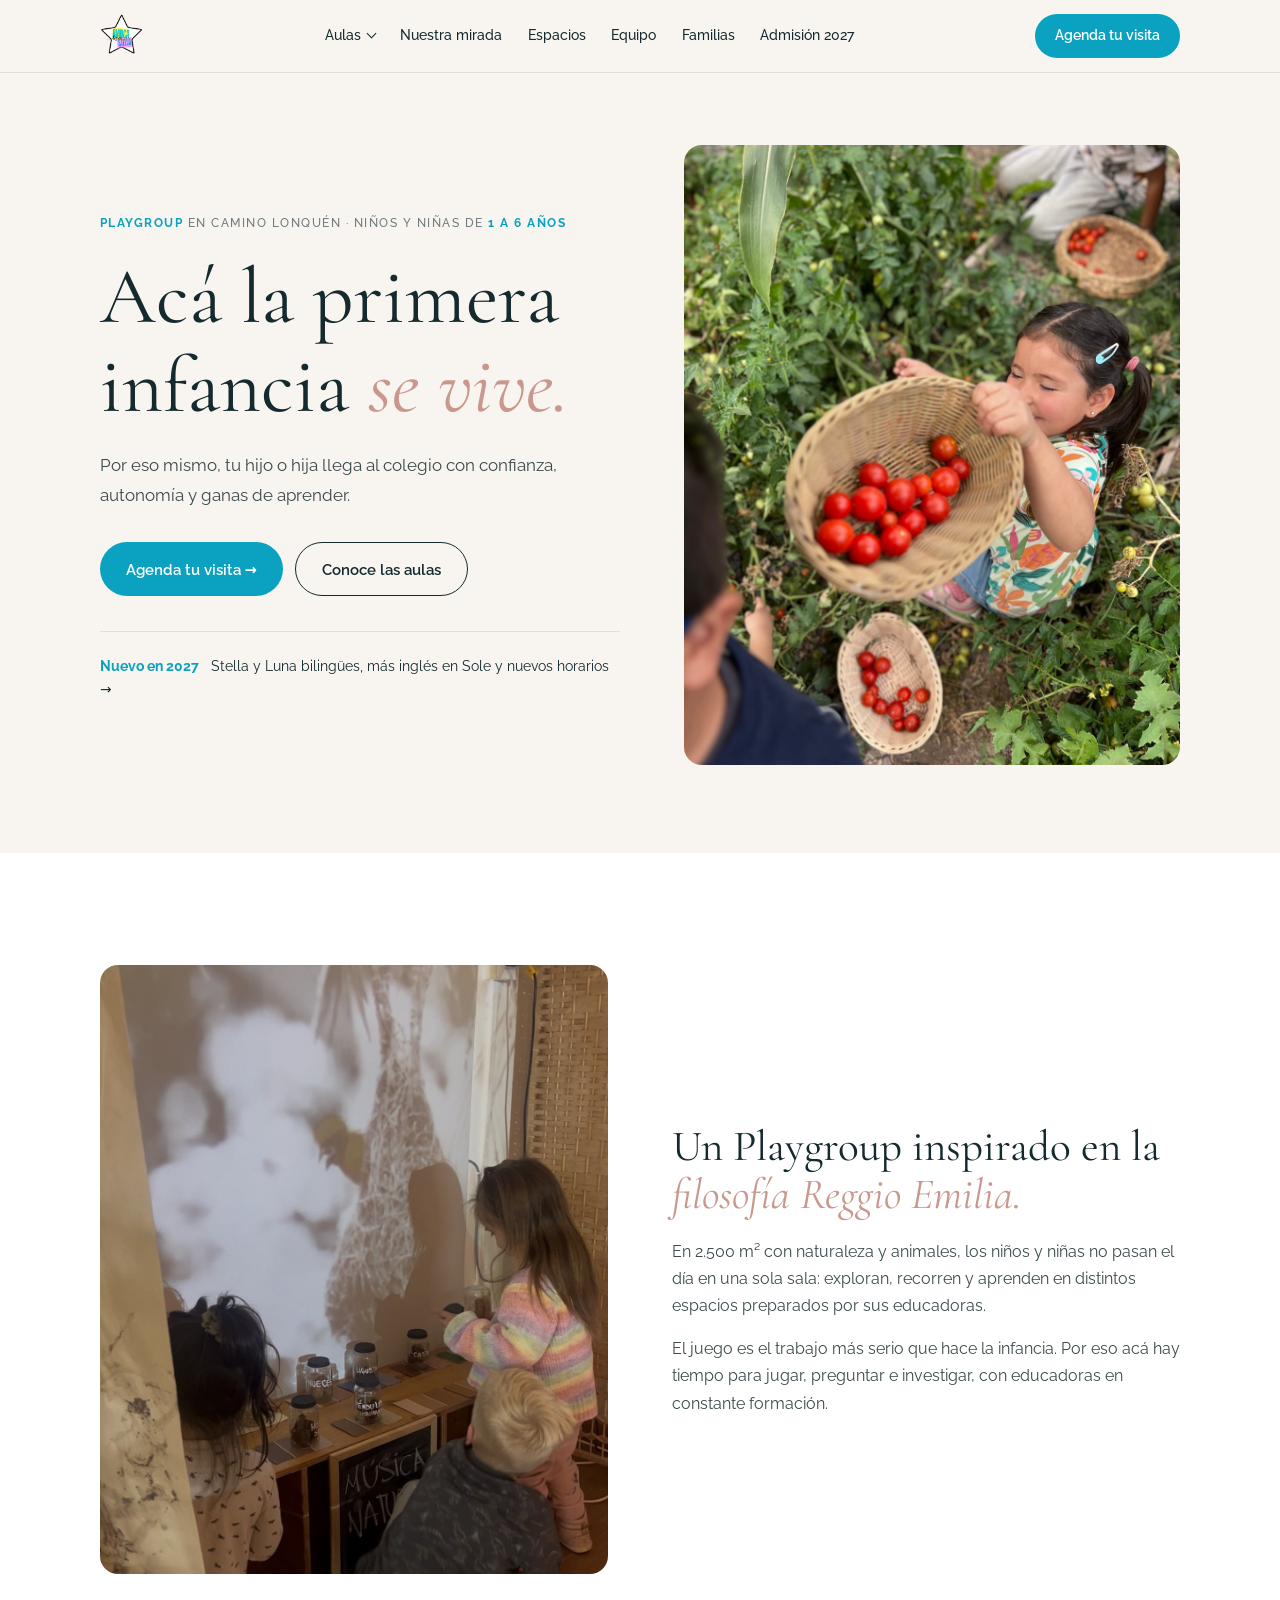
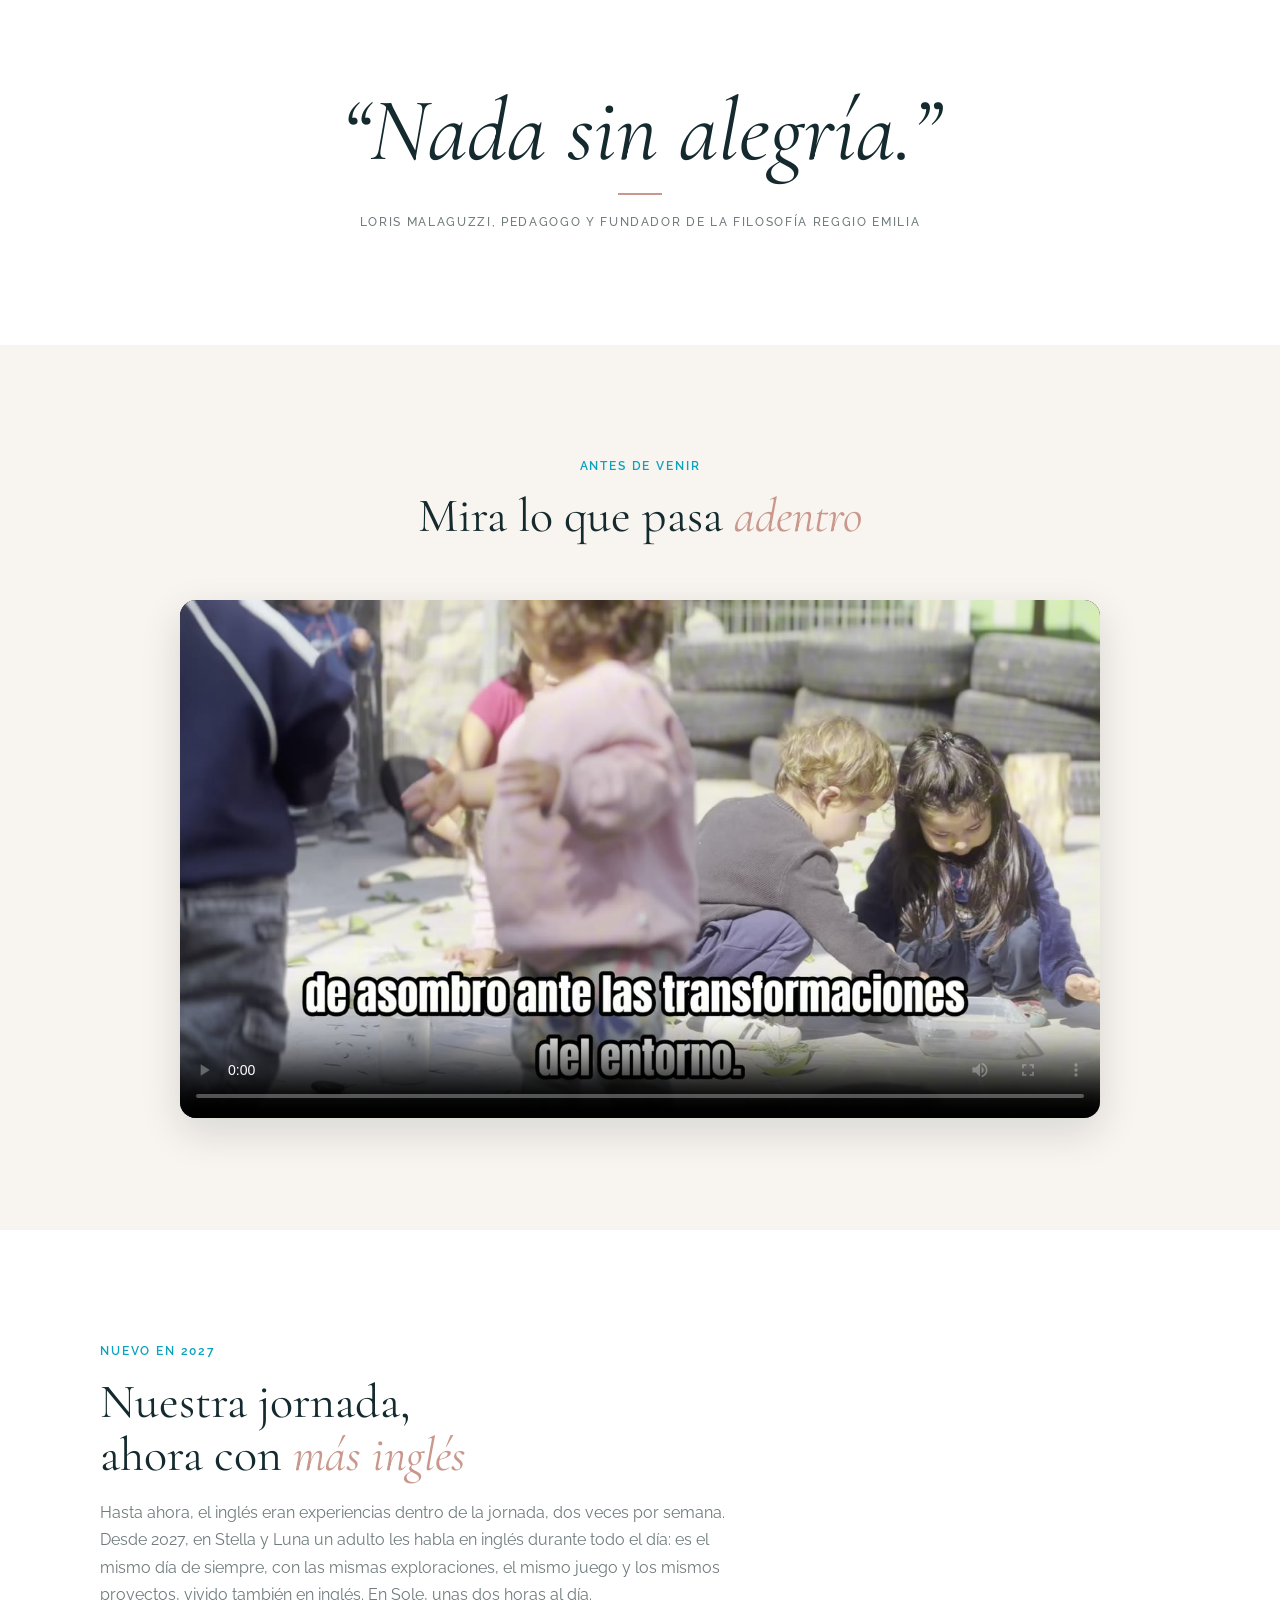
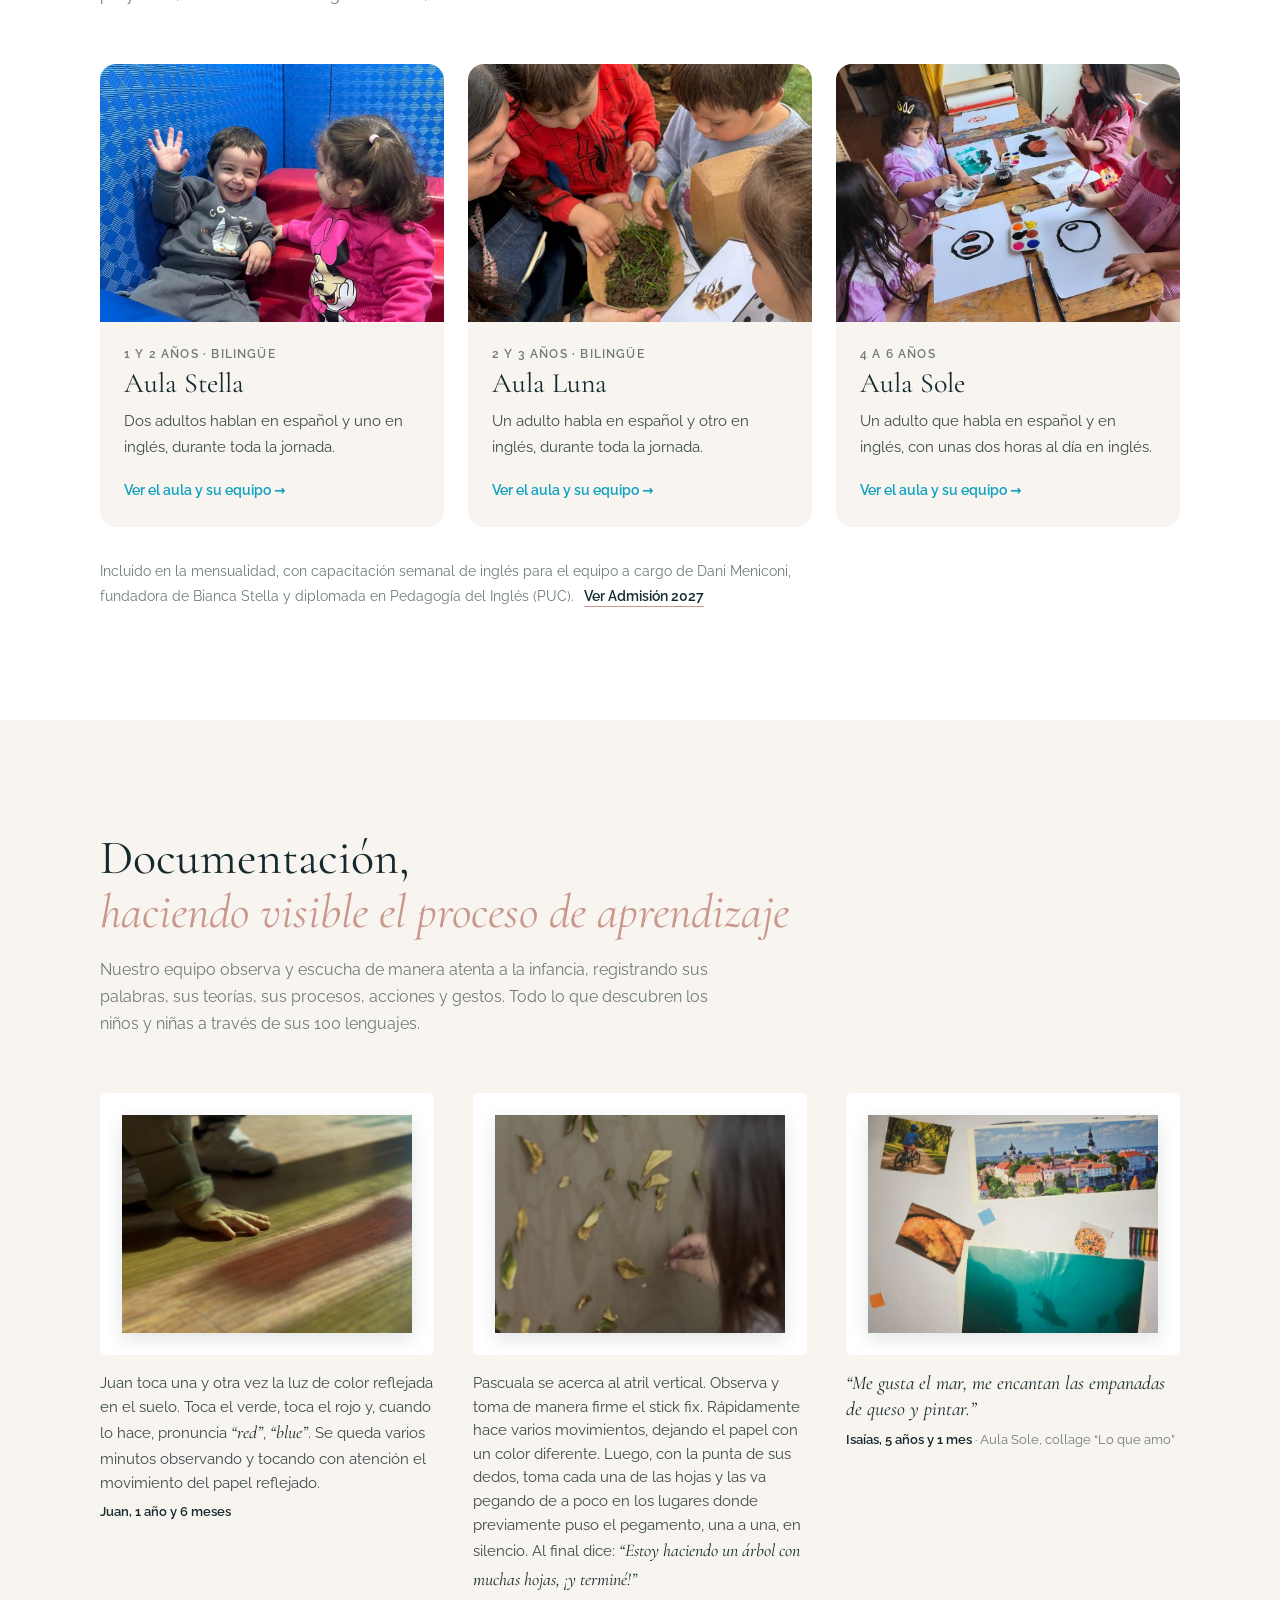
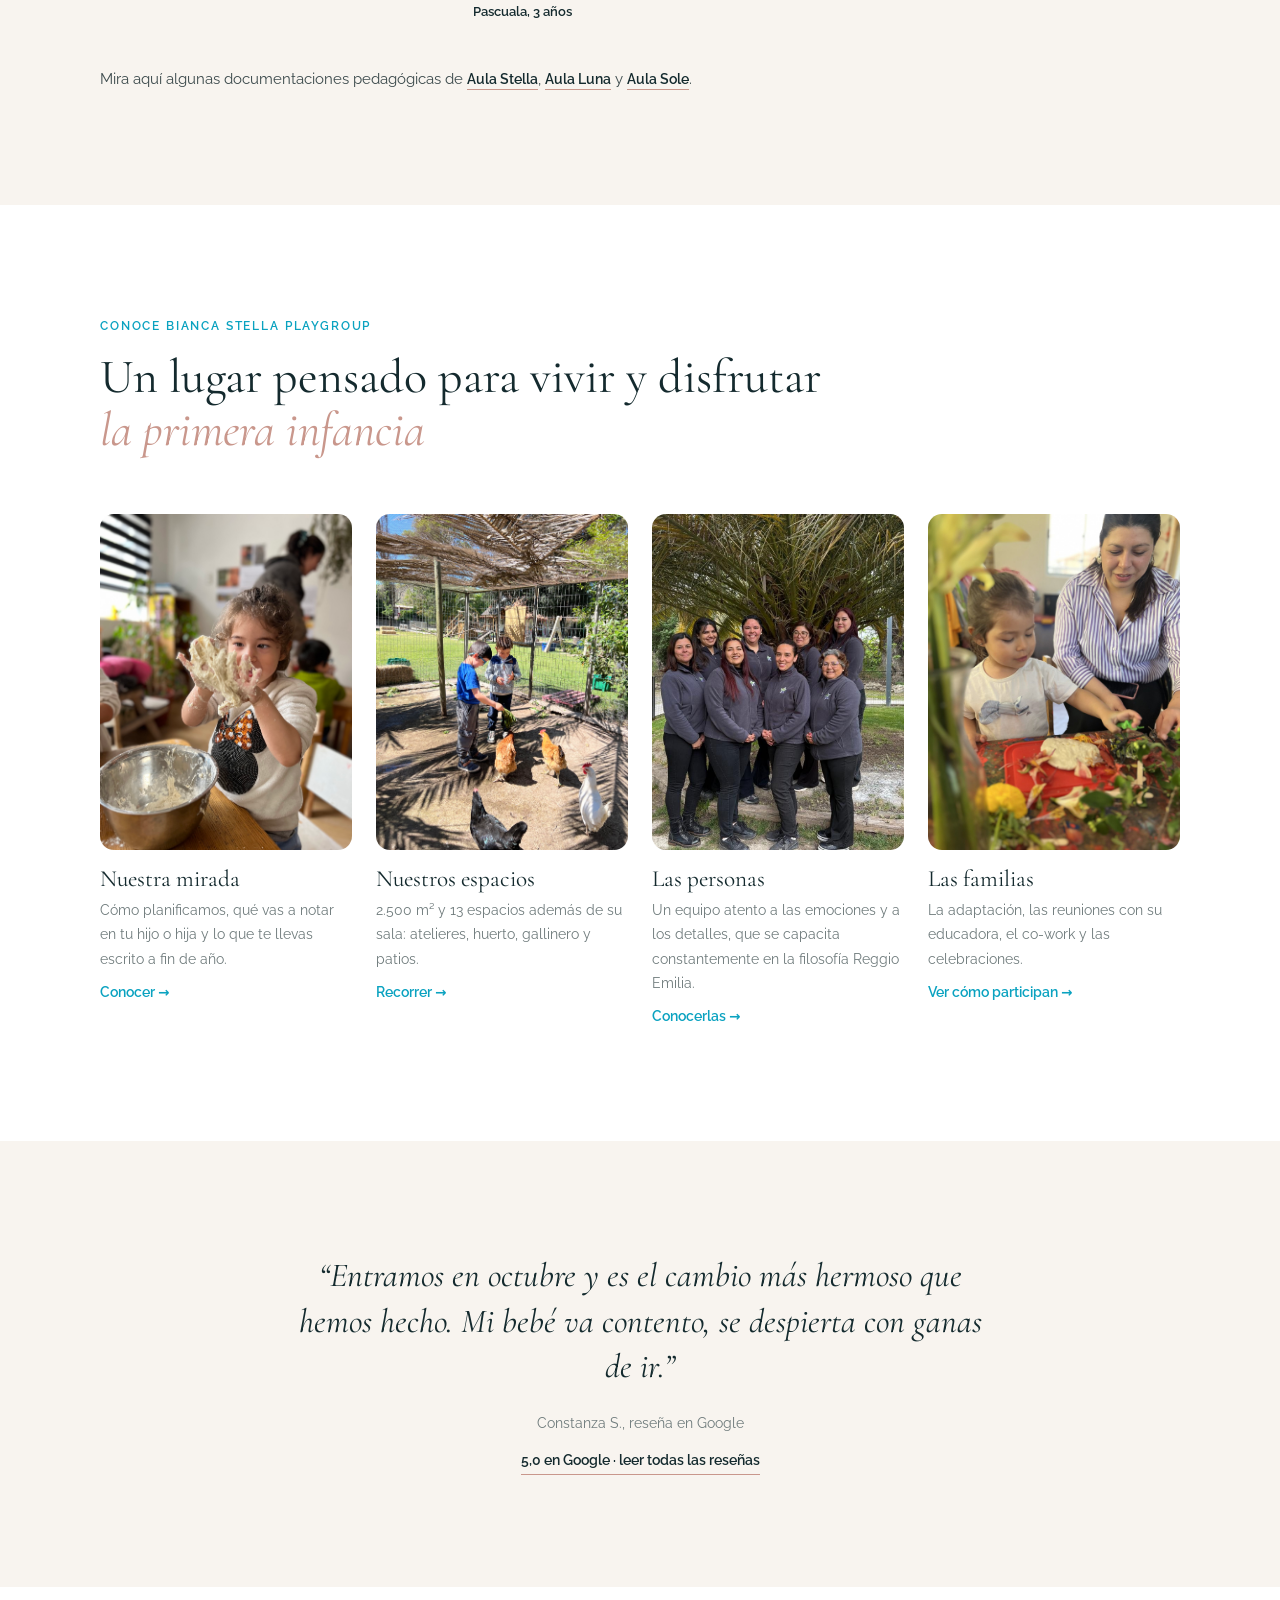
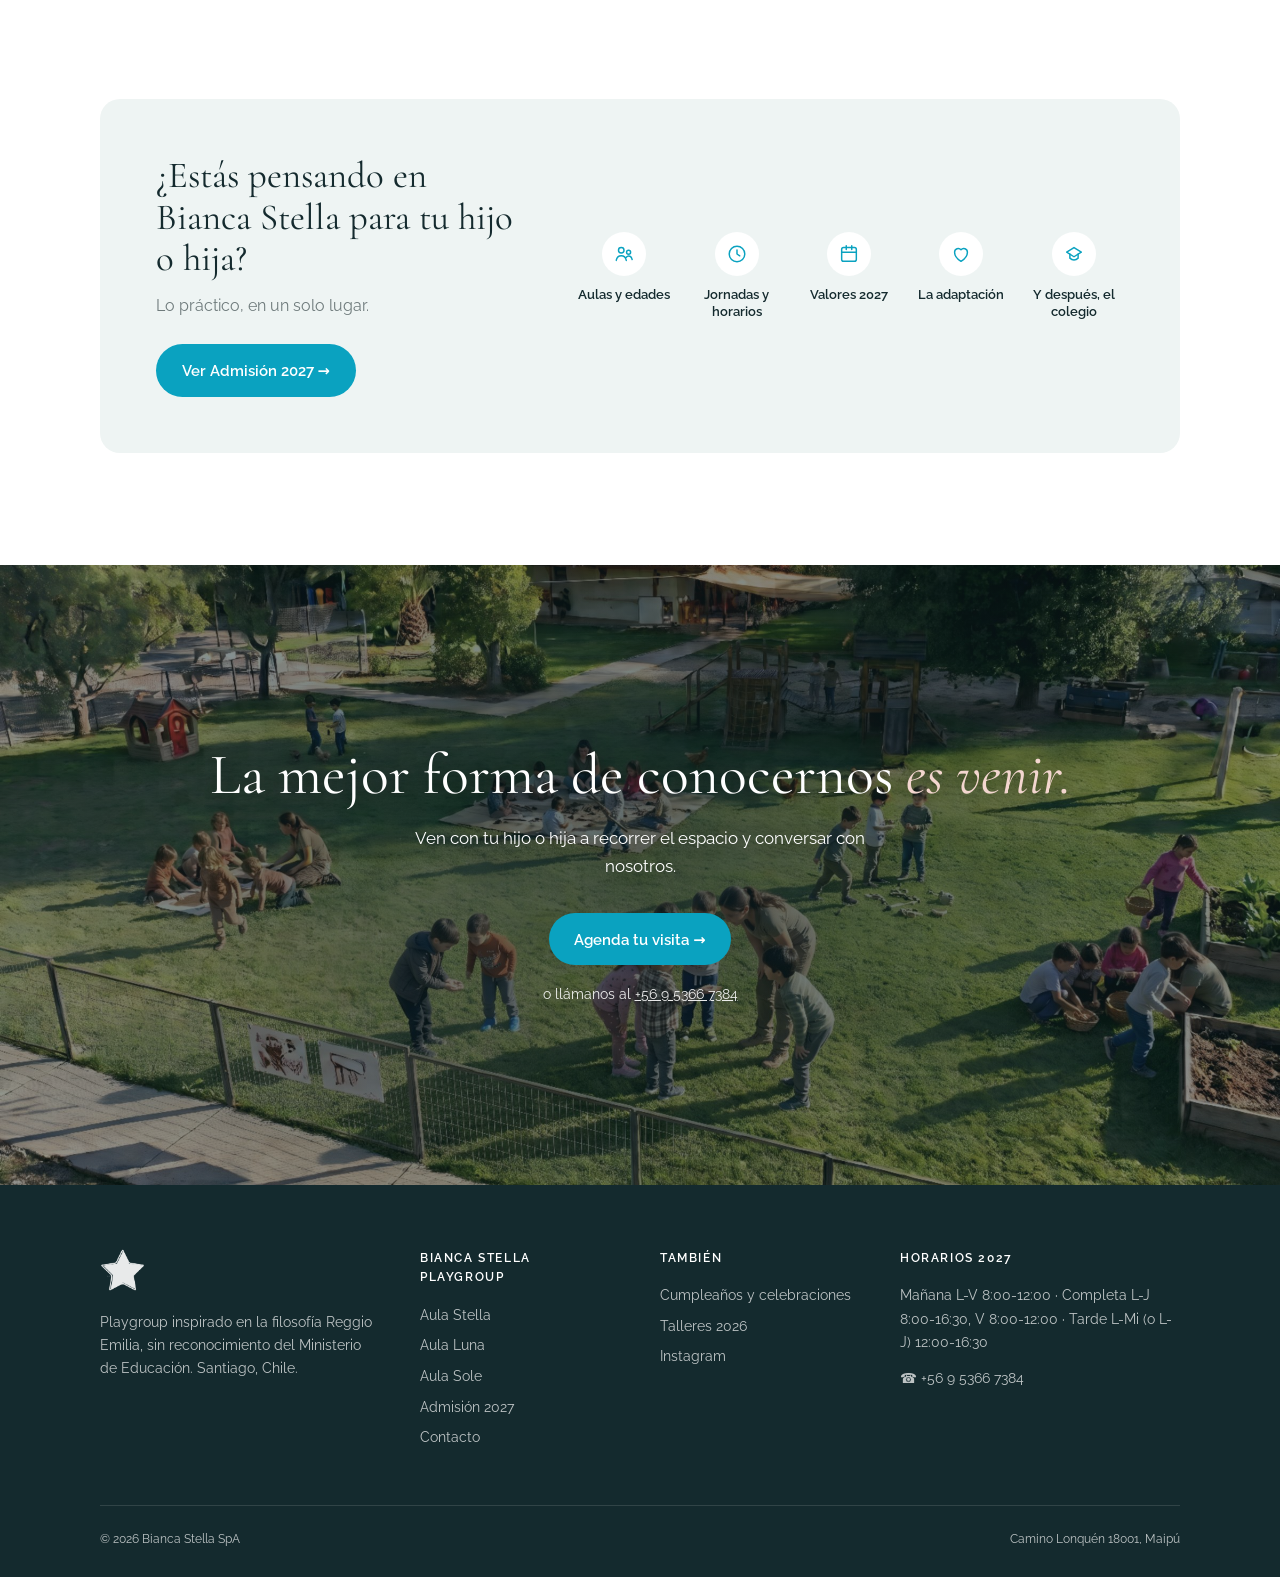
==== commit 725083cf: "Equipo: texto nuevo sobre cómo acompaña el equipo (emociones, detalles, formación) Co-Authored-By: C" ====
--- a/index.html
+++ b/index.html
@@ -455,7 +455,7 @@
         <div class="puerta-foto"><img src="img/equipo-2026.jpg" alt="El equipo de Bianca Stella frente a la palmera" loading="lazy" style="object-position:center 55%"></div>
         <div>
           <h3>Las personas</h3>
-          <p>Dani Meniconi, fundadora, y el equipo que acompaña cada día.</p>
+          <p>Un equipo atento a las emociones y a los detalles, que se capacita constantemente en la filosofía Reggio Emilia.</p>
           <span class="mas">Conocerlas &rarr;</span>
         </div>
       </a>
